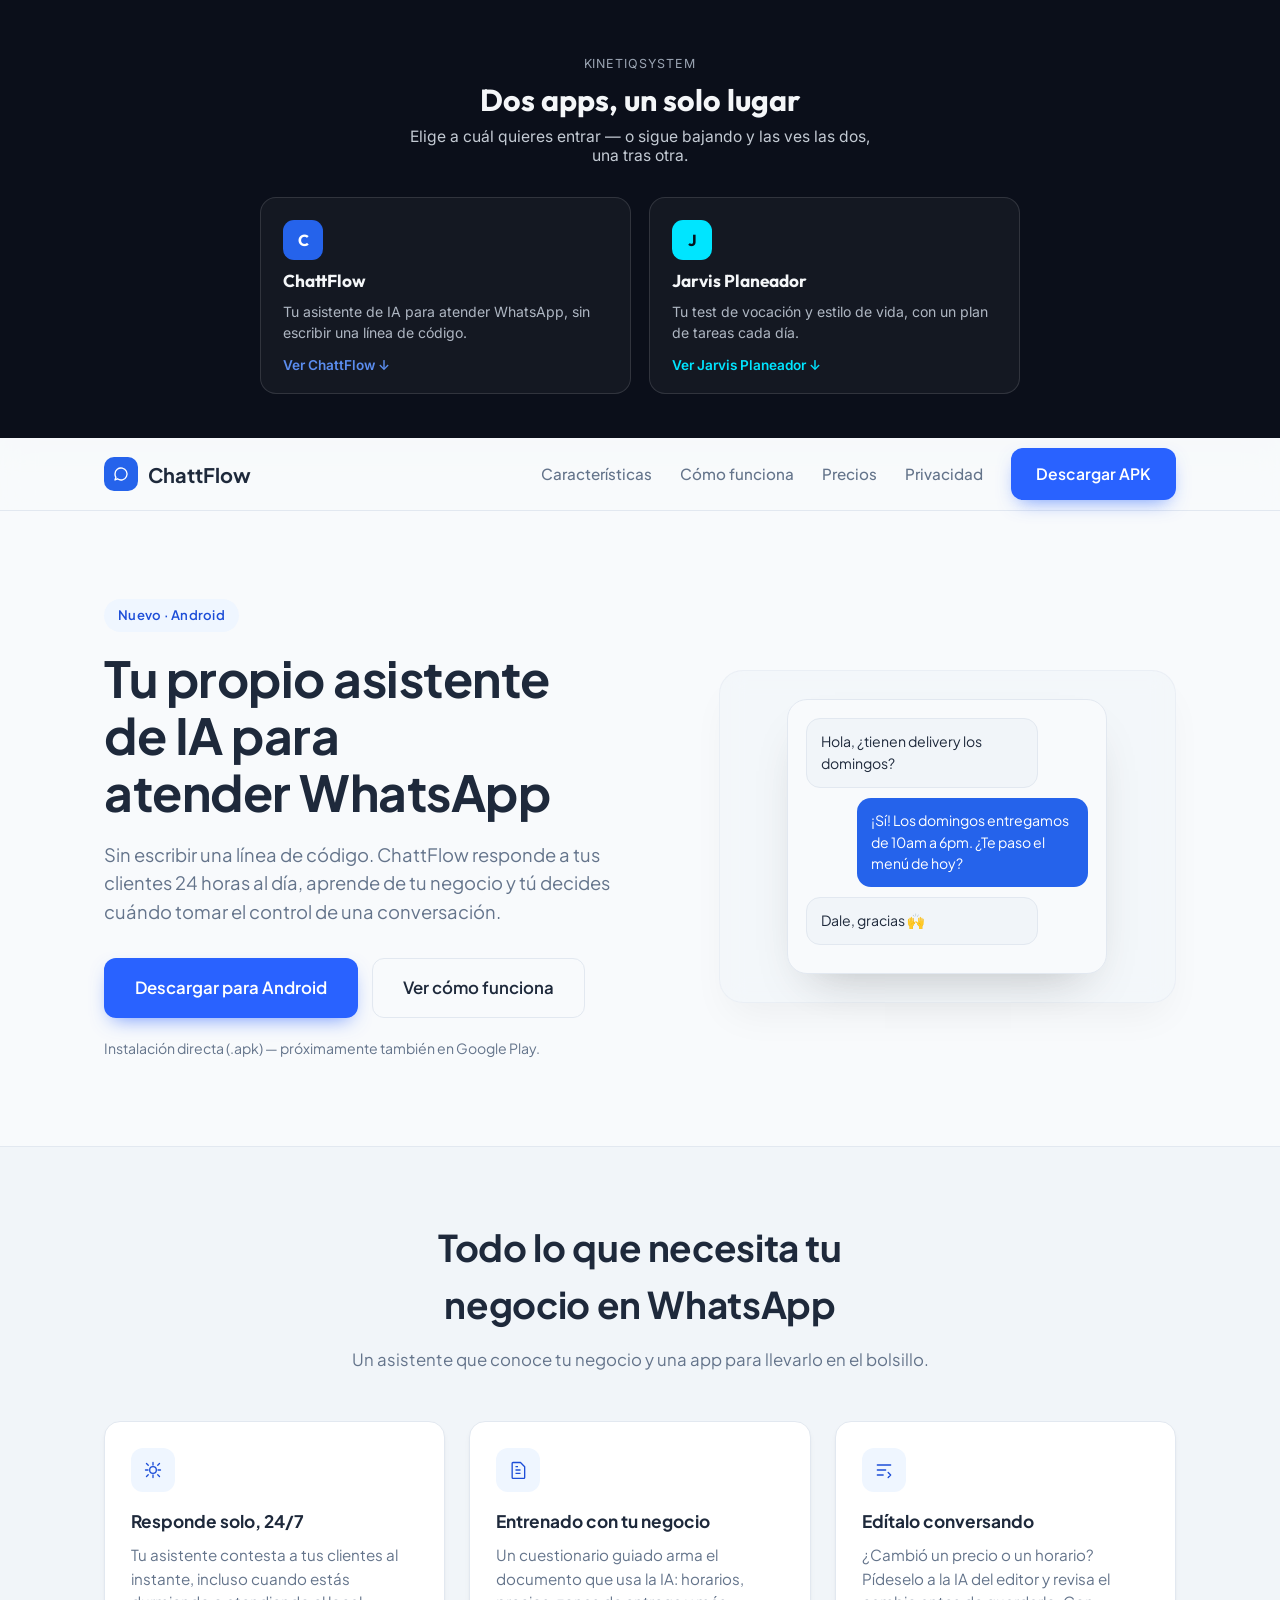
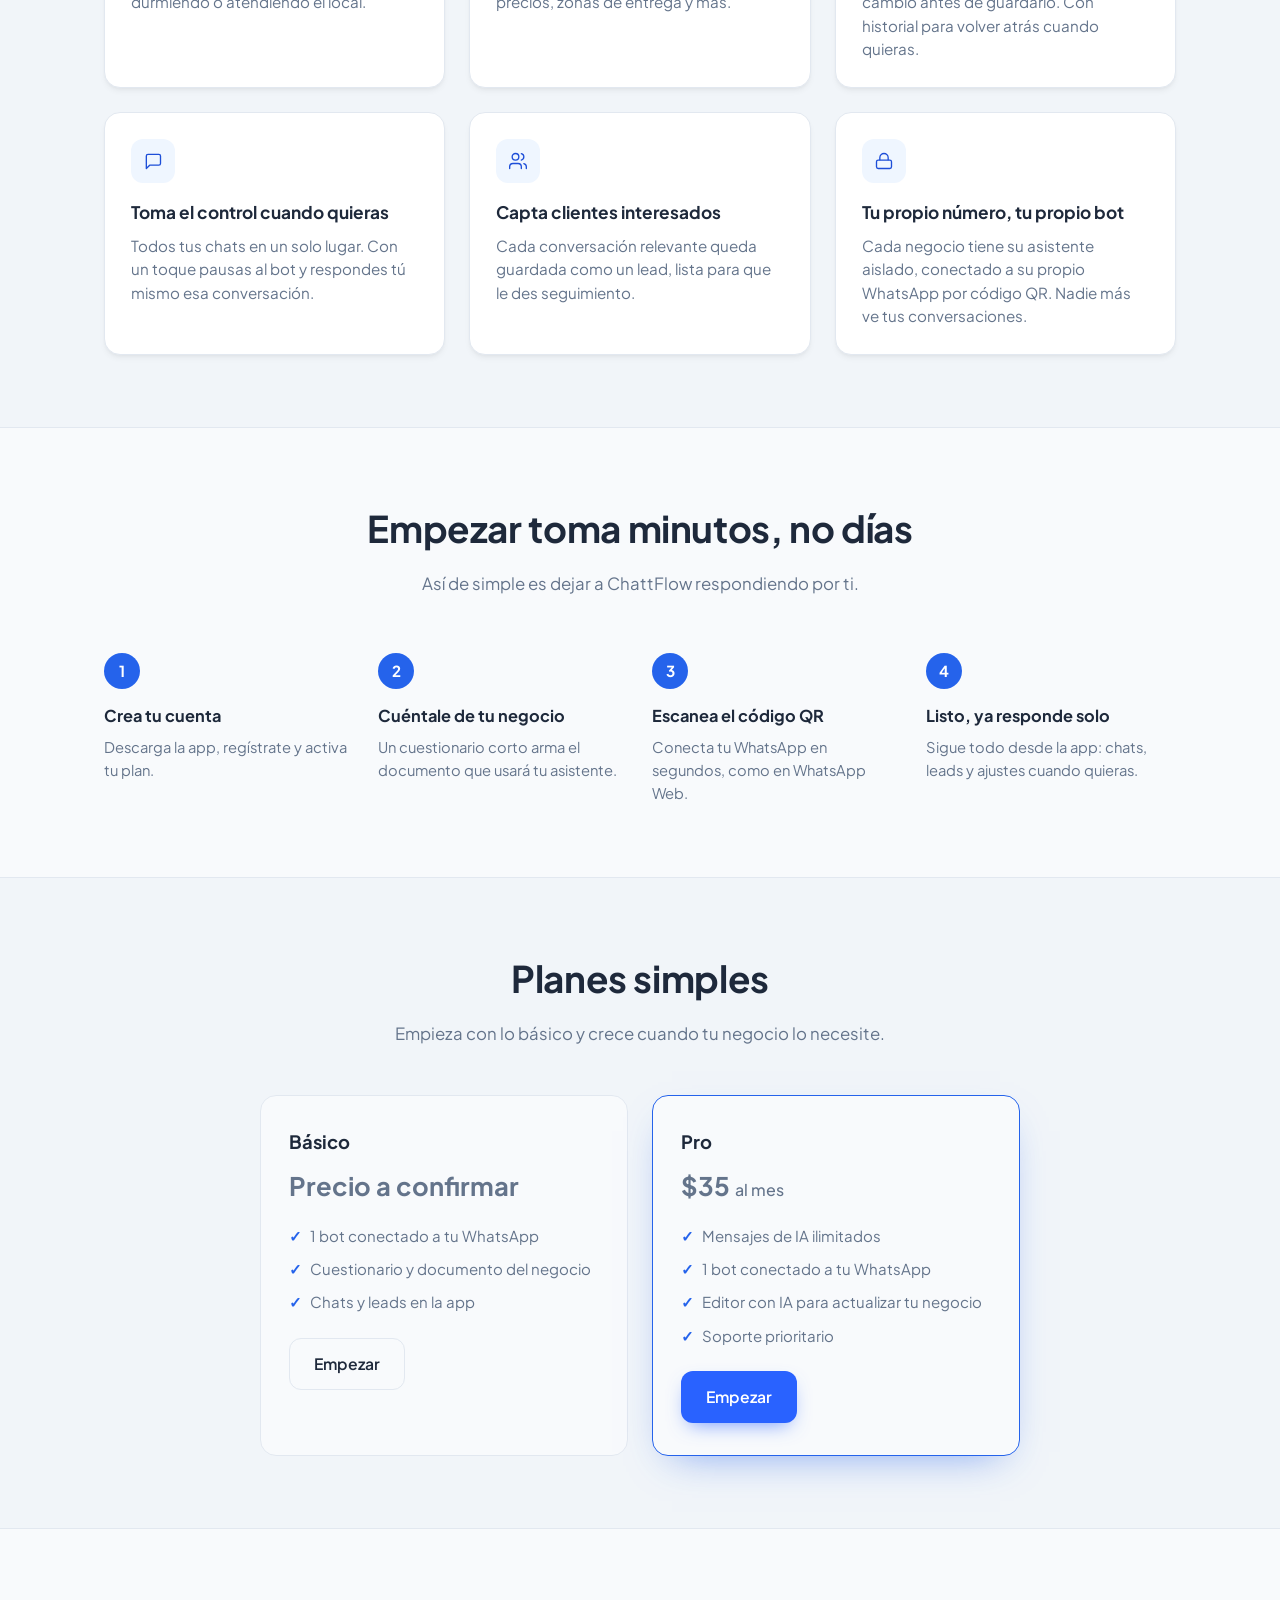
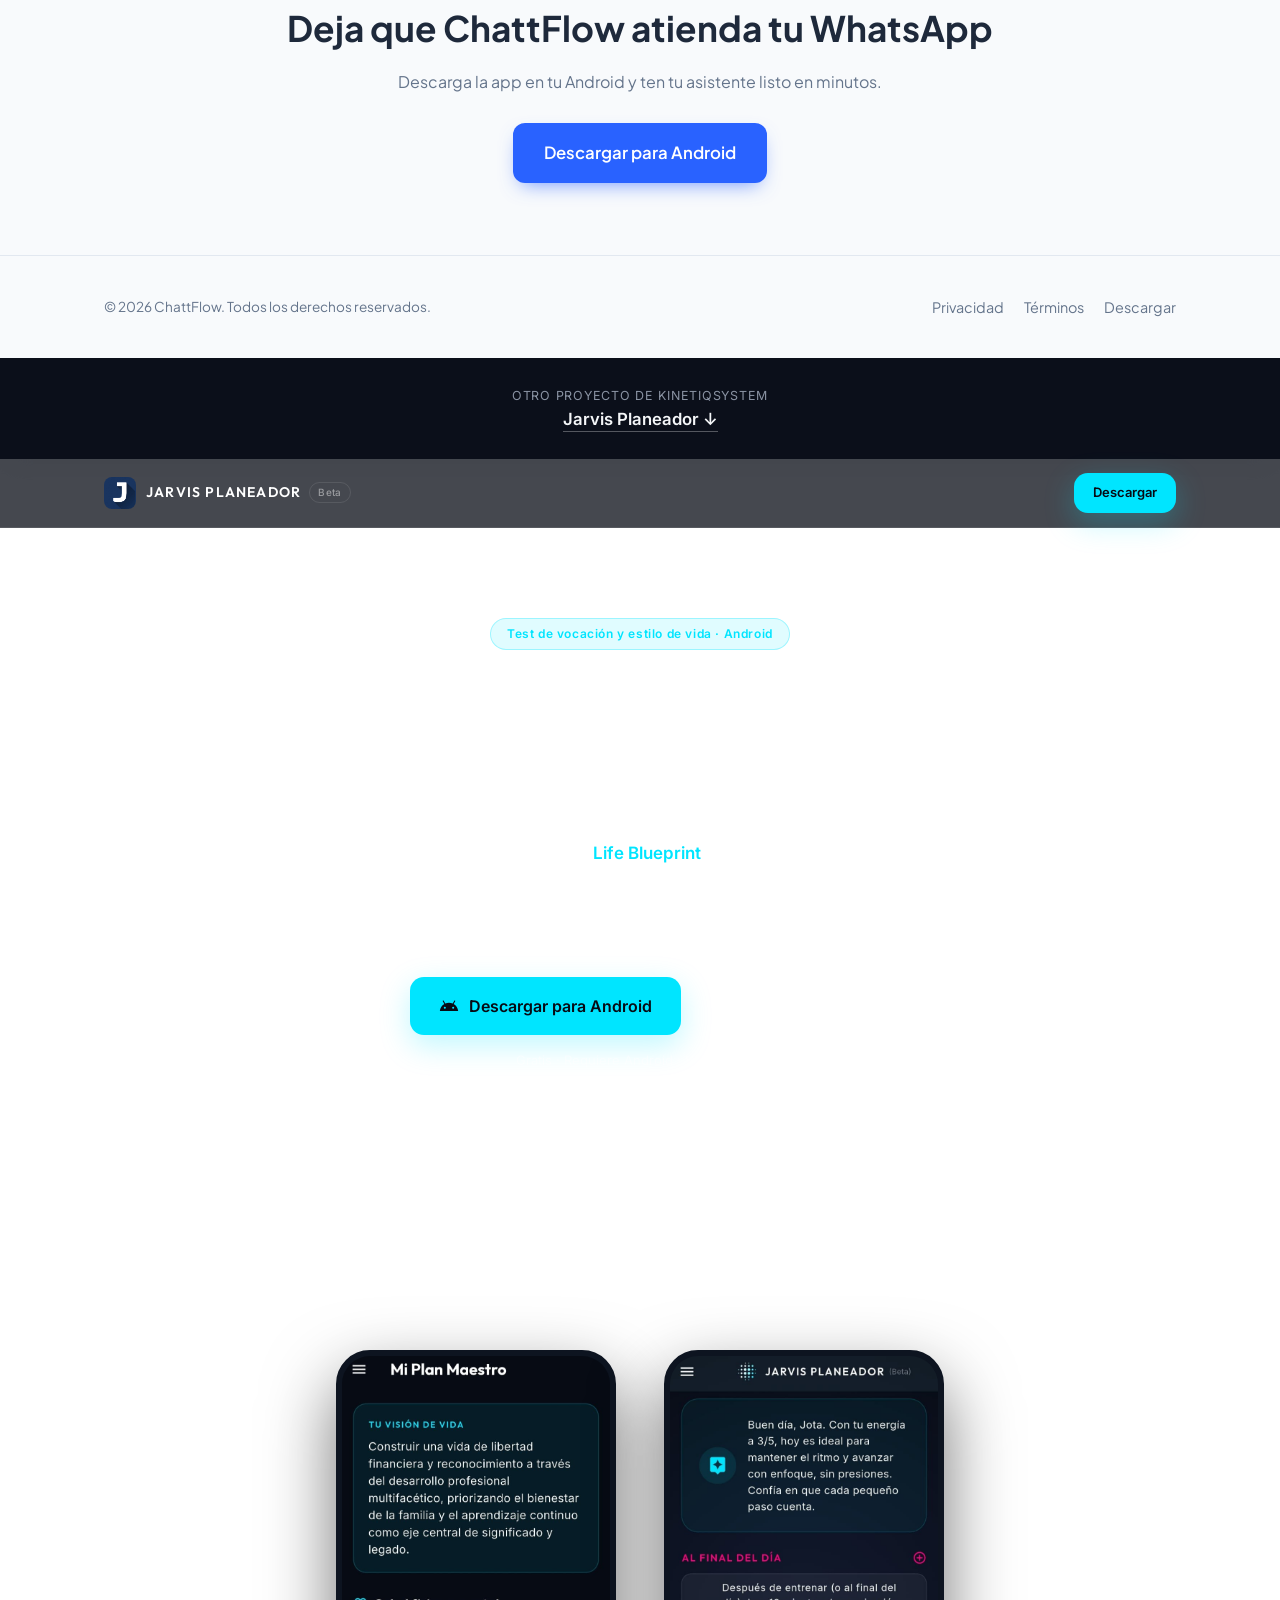
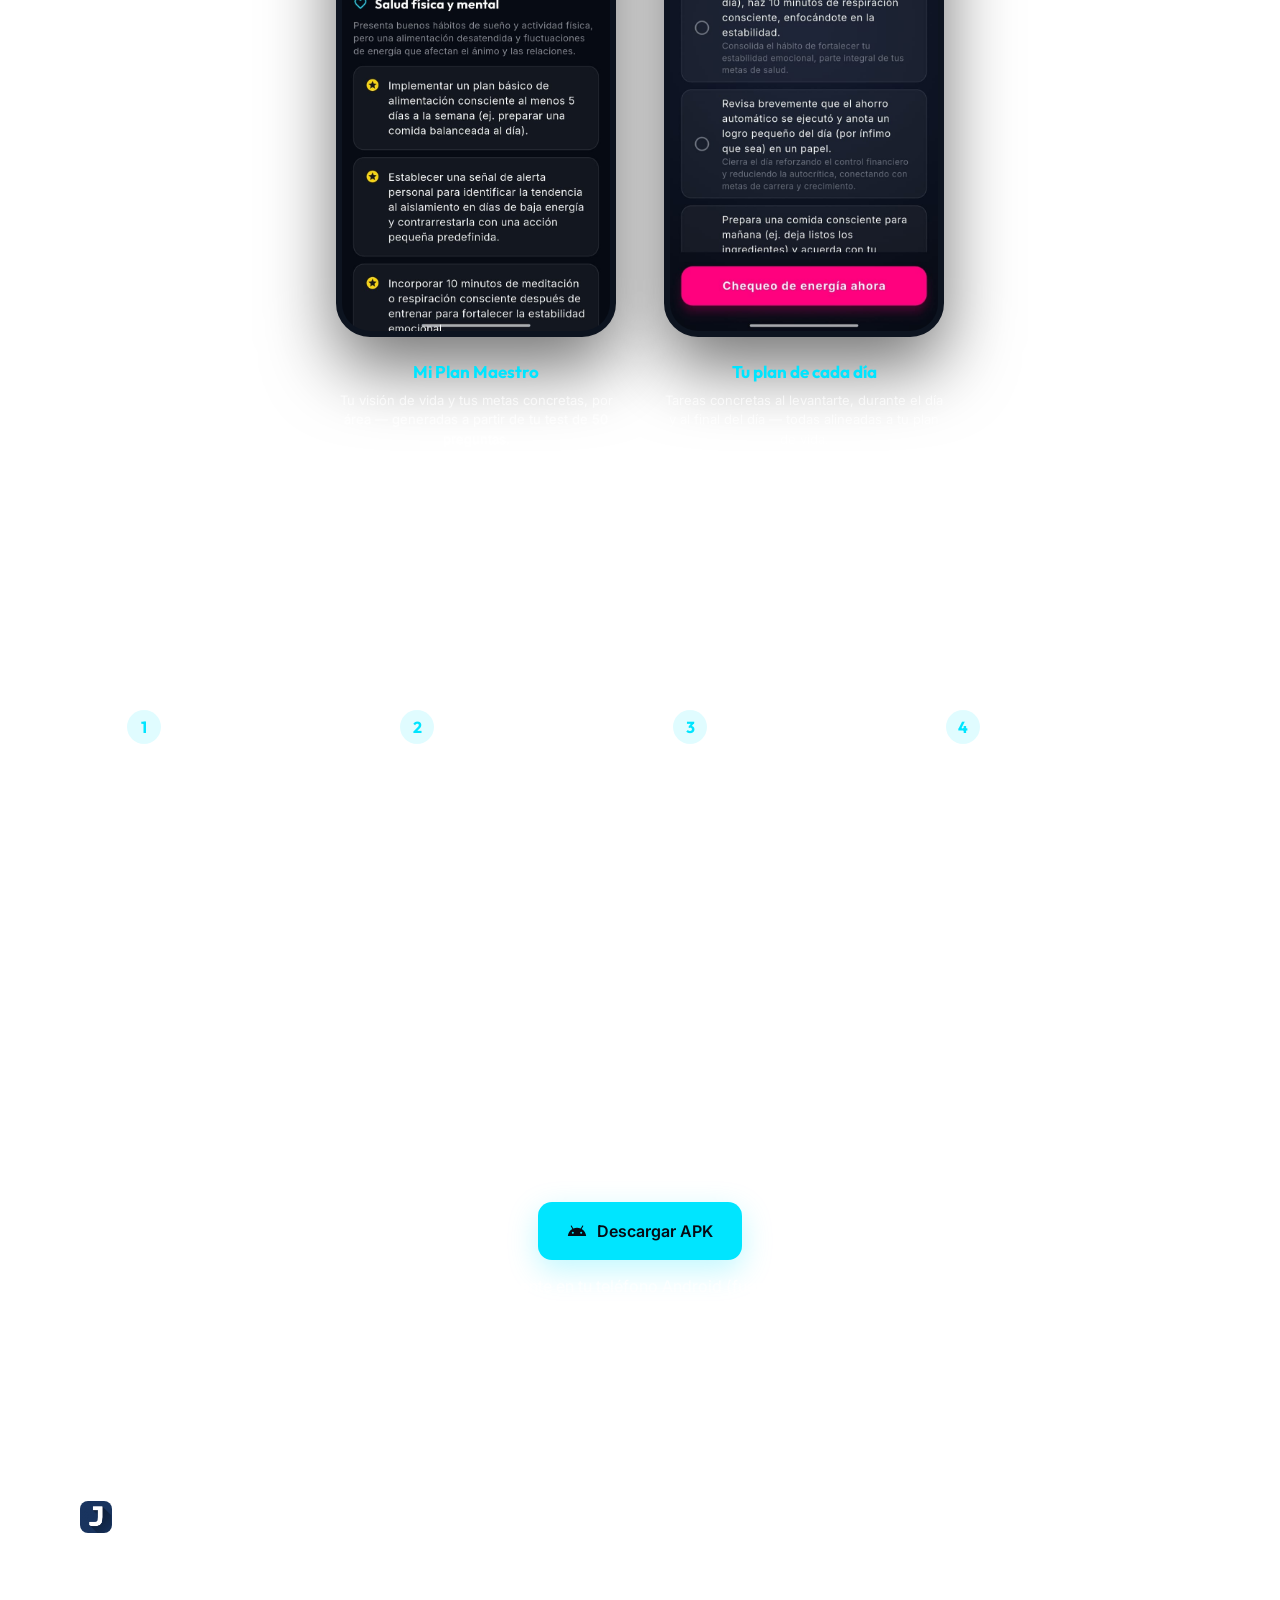
==== index.html @ 8677a7f9 "feat(website): sumar ChattFlow como segundo proyecto del bundle En la parte de arriba hay un selecto" ====
<!doctype html>
<html lang="es">
<head>
  <meta charset="utf-8" />
  <meta name="viewport" content="width=device-width, initial-scale=1" />
  <title>jotaelebundle — ChattFlow y Jarvis Planeador</title>
  <meta
    name="description"
    content="Dos apps para Android de Jorge Castillo (Kinetiqsystem): ChattFlow, tu asistente de IA para atender WhatsApp, y Jarvis Planeador, tu test de vida y plan diario."
  />
  <link rel="canonical" href="https://www.jotaelebundle.com/" />
  <meta name="robots" content="index, follow" />

  <meta property="og:type" content="website" />
  <meta property="og:site_name" content="jotaelebundle" />
  <meta property="og:locale" content="es_ES" />
  <meta property="og:url" content="https://www.jotaelebundle.com/" />
  <meta property="og:title" content="jotaelebundle — ChattFlow y Jarvis Planeador" />
  <meta property="og:description" content="Dos apps para Android de Jorge Castillo (Kinetiqsystem): ChattFlow, tu asistente de IA para atender WhatsApp, y Jarvis Planeador, tu test de vida y plan diario." />
  <meta property="og:image" content="https://www.jotaelebundle.com/assets/logo.png" />

  <meta name="twitter:card" content="summary" />
  <meta name="twitter:title" content="jotaelebundle — ChattFlow y Jarvis Planeador" />
  <meta name="twitter:description" content="Dos apps para Android de Jorge Castillo (Kinetiqsystem): ChattFlow y Jarvis Planeador." />
  <meta name="twitter:image" content="https://www.jotaelebundle.com/assets/logo.png" />

  <link rel="icon" type="image/png" href="assets/logo.png" />
  <link rel="preconnect" href="https://fonts.googleapis.com" />
  <link rel="preconnect" href="https://fonts.gstatic.com" crossorigin />
  <link href="https://fonts.googleapis.com/css2?family=Outfit:wght@400;600;700;800&family=Inter:wght@400;500;600&display=swap" rel="stylesheet" />

  <link rel="stylesheet" href="css/jarvis-embed.css" />
  <link rel="stylesheet" href="css/chatflow-embed.css" />

  <script type="application/ld+json">
  {
    "@context": "https://schema.org",
    "@graph": [
      {
        "@type": "Organization",
        "@id": "https://www.jotaelebundle.com/#org",
        "name": "Kinetiqsystem",
        "url": "https://www.jotaelebundle.com/"
      },
      {
        "@type": "MobileApplication",
        "name": "ChattFlow",
        "operatingSystem": "Android",
        "applicationCategory": "BusinessApplication",
        "description": "Monta tu propio asistente de IA para atender WhatsApp, sin escribir una línea de código.",
        "url": "https://www.jotaelebundle.com/#chatflow",
        "downloadUrl": "https://github.com/Rodildo/whatsapp-manager-bot-apk/releases/latest",
        "author": { "@id": "https://www.jotaelebundle.com/#org" }
      },
      {
        "@type": "MobileApplication",
        "name": "Jarvis Planeador",
        "operatingSystem": "Android",
        "applicationCategory": "LifestyleApplication",
        "description": "Test de vocación y estilo de vida que genera tu Life Blueprint y un plan diario de tareas adaptado a tu energía.",
        "url": "https://www.jotaelebundle.com/#jarvis",
        "downloadUrl": "https://github.com/Rodildo/jarvis-planeador/releases/latest/download/jarvis-planeador.apk",
        "image": "https://www.jotaelebundle.com/assets/logo.png",
        "author": { "@id": "https://www.jotaelebundle.com/#org" },
        "offers": { "@type": "Offer", "price": "0", "priceCurrency": "USD" }
      }
    ]
  }
  </script>

  <style>
    /* Reset mínimo compartido — cada producto de abajo trae su propio diseño
       (ver css/chatflow-embed.css y css/jarvis-embed.css, cada uno aislado
       con @scope para no mezclarse con el otro). */
    html { scroll-behavior: smooth; }
    body { margin: 0; }

    /* ---------- Selector de proyectos (hub) ---------- */
    .hub {
      background: #0b0f1a;
      color: #f4f6f8;
      padding: 56px 24px 44px;
      text-align: center;
      font-family: 'Inter', -apple-system, "Segoe UI", sans-serif;
    }
    .hub-eyebrow {
      font-size: 0.78rem;
      letter-spacing: 0.08em;
      text-transform: uppercase;
      color: #9aa4b2;
      margin: 0 0 10px;
    }
    .hub-title {
      font-family: 'Outfit', 'Inter', sans-serif;
      font-size: clamp(1.4rem, 3vw, 1.9rem);
      margin: 0 0 8px;
    }
    .hub-lead {
      color: #c3cad3;
      max-width: 46ch;
      margin: 0 auto 32px;
      font-size: 0.98rem;
    }
    .hub-cards {
      display: grid;
      grid-template-columns: repeat(2, minmax(0, 1fr));
      gap: 18px;
      max-width: 760px;
      margin: 0 auto;
    }
    .hub-card {
      display: flex;
      flex-direction: column;
      align-items: flex-start;
      gap: 10px;
      text-align: left;
      text-decoration: none;
      color: inherit;
      background: rgba(255, 255, 255, 0.04);
      border: 1px solid rgba(255, 255, 255, 0.12);
      border-radius: 16px;
      padding: 22px 22px 20px;
      transition: transform 0.15s ease, border-color 0.15s ease, background 0.15s ease;
    }
    .hub-card:hover {
      transform: translateY(-3px);
      background: rgba(255, 255, 255, 0.07);
    }
    .hub-card-chatflow:hover { border-color: #2563EB; }
    .hub-card-jarvis:hover { border-color: #00E5FF; }
    .hub-card-badge {
      width: 40px;
      height: 40px;
      border-radius: 11px;
      display: flex;
      align-items: center;
      justify-content: center;
      font-family: 'Outfit', sans-serif;
      font-weight: 700;
      font-size: 1rem;
    }
    .hub-card-chatflow .hub-card-badge { background: #2563EB; color: #fff; }
    .hub-card-jarvis .hub-card-badge { background: #00E5FF; color: #05131f; }
    .hub-card h3 {
      margin: 0;
      font-size: 1.08rem;
      font-family: 'Outfit', 'Inter', sans-serif;
    }
    .hub-card p {
      margin: 0;
      font-size: 0.88rem;
      color: #aeb6c2;
      line-height: 1.5;
    }
    .hub-card-cta {
      margin-top: 4px;
      font-size: 0.85rem;
      font-weight: 600;
    }
    .hub-card-chatflow .hub-card-cta { color: #5b8def; }
    .hub-card-jarvis .hub-card-cta { color: #00E5FF; }

    @media (max-width: 600px) {
      .hub-cards { grid-template-columns: 1fr; }
    }

    /* ---------- Divisor entre proyectos ---------- */
    .bundle-divider {
      background: #0b0f1a;
      color: #dfe4ea;
      text-align: center;
      padding: 30px 24px;
      font-family: 'Inter', -apple-system, "Segoe UI", sans-serif;
    }
    .bundle-divider span {
      display: block;
      font-size: 0.78rem;
      letter-spacing: 0.06em;
      text-transform: uppercase;
      color: #8a93a3;
      margin-bottom: 6px;
    }
    .bundle-divider a {
      color: #f4f6f8;
      text-decoration: none;
      font-weight: 600;
      font-size: 1.05rem;
      border-bottom: 1px solid rgba(255, 255, 255, 0.3);
      padding-bottom: 2px;
    }
    .bundle-divider a:hover { border-color: #00E5FF; color: #00E5FF; }
  </style>
</head>
<body>

  <section class="hub" id="hub" aria-label="Elige un proyecto">
    <p class="hub-eyebrow">Kinetiqsystem</p>
    <h1 class="hub-title">Dos apps, un solo lugar</h1>
    <p class="hub-lead">Elige a cuál quieres entrar — o sigue bajando y las ves las dos, una tras otra.</p>
    <div class="hub-cards">
      <a class="hub-card hub-card-chatflow" href="#chatflow">
        <span class="hub-card-badge" aria-hidden="true">C</span>
        <h3>ChattFlow</h3>
        <p>Tu asistente de IA para atender WhatsApp, sin escribir una línea de código.</p>
        <span class="hub-card-cta">Ver ChattFlow ↓</span>
      </a>
      <a class="hub-card hub-card-jarvis" href="#jarvis-top">
        <span class="hub-card-badge" aria-hidden="true">J</span>
        <h3>Jarvis Planeador</h3>
        <p>Tu test de vocación y estilo de vida, con un plan de tareas cada día.</p>
        <span class="hub-card-cta">Ver Jarvis Planeador ↓</span>
      </a>
    </div>
  </section>

  <div id="chatflow">
    <header class="site-header">
      <div class="container">
        <a class="brand" href="#top">
          <span class="brand-mark" aria-hidden="true">
            <svg width="18" height="18" viewBox="0 0 24 24" fill="none" xmlns="http://www.w3.org/2000/svg">
              <path
                d="M4 12a8 8 0 1 1 3.2 6.4L4 20l1.2-3.6A7.96 7.96 0 0 1 4 12Z"
                stroke="white"
                stroke-width="1.8"
                stroke-linecap="round"
                stroke-linejoin="round"
              />
            </svg>
          </span>
          ChattFlow
        </a>

        <nav class="site-nav" id="site-nav">
          <a href="#caracteristicas">Características</a>
          <a href="#como-funciona">Cómo funciona</a>
          <a href="#precios">Precios</a>
          <a href="chatflow-privacidad.html">Privacidad</a>
          <span class="nav-cta">
            <a class="btn btn-accent" href="https://github.com/Rodildo/whatsapp-manager-bot-apk/releases/latest">
              Descargar APK
            </a>
          </span>
        </nav>

        <button class="nav-toggle" id="nav-toggle" aria-label="Abrir menú" aria-expanded="false">
          <svg width="20" height="20" viewBox="0 0 24 24" fill="none" xmlns="http://www.w3.org/2000/svg">
            <path d="M4 6h16M4 12h16M4 18h16" stroke="currentColor" stroke-width="1.8" stroke-linecap="round" />
          </svg>
        </button>
      </div>
    </header>

    <main id="top">
      <section class="hero">
        <div class="container">
          <div class="hero-copy">
            <span class="eyebrow">Nuevo · Android</span>
            <h1>Tu propio asistente de IA para atender WhatsApp</h1>
            <p class="lead">
              Sin escribir una línea de código. ChattFlow responde a tus clientes 24 horas al día,
              aprende de tu negocio y tú decides cuándo tomar el control de una conversación.
            </p>
            <div class="hero-actions">
              <a class="btn btn-accent btn-lg" href="https://github.com/Rodildo/whatsapp-manager-bot-apk/releases/latest">
                Descargar para Android
              </a>
              <a class="btn btn-outline btn-lg" href="#como-funciona">Ver cómo funciona</a>
            </div>
            <p class="hero-note">Instalación directa (.apk) — próximamente también en Google Play.</p>
          </div>

          <div class="hero-visual" aria-hidden="true">
            <div class="phone-mock">
              <div class="bubble in">Hola, ¿tienen delivery los domingos?</div>
              <div class="bubble out">¡Sí! Los domingos entregamos de 10am a 6pm. ¿Te paso el menú de hoy?</div>
              <div class="bubble in">Dale, gracias 🙌</div>
            </div>
          </div>
        </div>
      </section>

      <section id="caracteristicas" class="section-alt">
        <div class="container">
          <div class="section-head">
            <h2>Todo lo que necesita tu negocio en WhatsApp</h2>
            <p>Un asistente que conoce tu negocio y una app para llevarlo en el bolsillo.</p>
          </div>

          <div class="features-grid">
            <div class="feature-card">
              <div class="feature-icon" aria-hidden="true">
                <svg width="20" height="20" viewBox="0 0 24 24" fill="none" xmlns="http://www.w3.org/2000/svg"><path d="M12 3v3m0 12v3M4.2 4.2l2.1 2.1m11.4 11.4 2.1 2.1M3 12h3m12 0h3M4.2 19.8l2.1-2.1m11.4-11.4 2.1-2.1" stroke="currentColor" stroke-width="1.6" stroke-linecap="round"/><circle cx="12" cy="12" r="4" stroke="currentColor" stroke-width="1.6"/></svg>
              </div>
              <h3>Responde solo, 24/7</h3>
              <p>Tu asistente contesta a tus clientes al instante, incluso cuando estás durmiendo o atendiendo el local.</p>
            </div>

            <div class="feature-card">
              <div class="feature-icon" aria-hidden="true">
                <svg width="20" height="20" viewBox="0 0 24 24" fill="none" xmlns="http://www.w3.org/2000/svg"><path d="M9 12h6M9 16h6M9 8h3M6 3h9l5 5v13a1 1 0 0 1-1 1H6a1 1 0 0 1-1-1V4a1 1 0 0 1 1-1Z" stroke="currentColor" stroke-width="1.6" stroke-linejoin="round"/></svg>
              </div>
              <h3>Entrenado con tu negocio</h3>
              <p>Un cuestionario guiado arma el documento que usa la IA: horarios, precios, zonas de entrega y más.</p>
            </div>

            <div class="feature-card">
              <div class="feature-icon" aria-hidden="true">
                <svg width="20" height="20" viewBox="0 0 24 24" fill="none" xmlns="http://www.w3.org/2000/svg"><path d="M4 6h16M4 12h10M4 18h7" stroke="currentColor" stroke-width="1.6" stroke-linecap="round"/><path d="m17 15 3 3-3 3" stroke="currentColor" stroke-width="1.6" stroke-linecap="round" stroke-linejoin="round"/></svg>
              </div>
              <h3>Edítalo conversando</h3>
              <p>¿Cambió un precio o un horario? Pídeselo a la IA del editor y revisa el cambio antes de guardarlo. Con historial para volver atrás cuando quieras.</p>
            </div>

            <div class="feature-card">
              <div class="feature-icon" aria-hidden="true">
                <svg width="20" height="20" viewBox="0 0 24 24" fill="none" xmlns="http://www.w3.org/2000/svg"><path d="M21 15a2 2 0 0 1-2 2H8l-4 4V6a2 2 0 0 1 2-2h13a2 2 0 0 1 2 2v9Z" stroke="currentColor" stroke-width="1.6" stroke-linejoin="round"/></svg>
              </div>
              <h3>Toma el control cuando quieras</h3>
              <p>Todos tus chats en un solo lugar. Con un toque pausas al bot y respondes tú mismo esa conversación.</p>
            </div>

            <div class="feature-card">
              <div class="feature-icon" aria-hidden="true">
                <svg width="20" height="20" viewBox="0 0 24 24" fill="none" xmlns="http://www.w3.org/2000/svg"><path d="M16 21v-2a4 4 0 0 0-4-4H6a4 4 0 0 0-4 4v2" stroke="currentColor" stroke-width="1.6" stroke-linecap="round"/><circle cx="9" cy="7" r="4" stroke="currentColor" stroke-width="1.6"/><path d="M22 21v-2a4 4 0 0 0-3-3.87M16 3.13a4 4 0 0 1 0 7.75" stroke="currentColor" stroke-width="1.6" stroke-linecap="round"/></svg>
              </div>
              <h3>Capta clientes interesados</h3>
              <p>Cada conversación relevante queda guardada como un lead, lista para que le des seguimiento.</p>
            </div>

            <div class="feature-card">
              <div class="feature-icon" aria-hidden="true">
                <svg width="20" height="20" viewBox="0 0 24 24" fill="none" xmlns="http://www.w3.org/2000/svg"><rect x="3" y="11" width="18" height="10" rx="2" stroke="currentColor" stroke-width="1.6"/><path d="M7 11V8a5 5 0 0 1 10 0v3" stroke="currentColor" stroke-width="1.6"/></svg>
              </div>
              <h3>Tu propio número, tu propio bot</h3>
              <p>Cada negocio tiene su asistente aislado, conectado a su propio WhatsApp por código QR. Nadie más ve tus conversaciones.</p>
            </div>
          </div>
        </div>
      </section>

      <section id="como-funciona">
        <div class="container">
          <div class="section-head">
            <h2>Empezar toma minutos, no días</h2>
            <p>Así de simple es dejar a ChattFlow respondiendo por ti.</p>
          </div>

          <div class="steps">
            <div class="step">
              <span class="step-number">1</span>
              <h3>Crea tu cuenta</h3>
              <p>Descarga la app, regístrate y activa tu plan.</p>
            </div>
            <div class="step">
              <span class="step-number">2</span>
              <h3>Cuéntale de tu negocio</h3>
              <p>Un cuestionario corto arma el documento que usará tu asistente.</p>
            </div>
            <div class="step">
              <span class="step-number">3</span>
              <h3>Escanea el código QR</h3>
              <p>Conecta tu WhatsApp en segundos, como en WhatsApp Web.</p>
            </div>
            <div class="step">
              <span class="step-number">4</span>
              <h3>Listo, ya responde solo</h3>
              <p>Sigue todo desde la app: chats, leads y ajustes cuando quieras.</p>
            </div>
          </div>
        </div>
      </section>

      <section id="precios" class="section-alt">
        <div class="container">
          <div class="section-head">
            <h2>Planes simples</h2>
            <p>Empieza con lo básico y crece cuando tu negocio lo necesite.</p>
          </div>

          <div class="pricing-grid">
            <div class="price-card">
              <h3>Básico</h3>
              <p class="price-tag">Precio a confirmar</p>
              <ul>
                <li>1 bot conectado a tu WhatsApp</li>
                <li>Cuestionario y documento del negocio</li>
                <li>Chats y leads en la app</li>
              </ul>
              <a class="btn btn-outline" href="https://github.com/Rodildo/whatsapp-manager-bot-apk/releases/latest">Empezar</a>
            </div>

            <div class="price-card featured">
              <h3>Pro</h3>
              <p class="price-tag">$35 <span style="font-size: 1rem; font-weight: 500;">al mes</span></p>
              <ul>
                <li>Mensajes de IA ilimitados</li>
                <li>1 bot conectado a tu WhatsApp</li>
                <li>Editor con IA para actualizar tu negocio</li>
                <li>Soporte prioritario</li>
              </ul>
              <a class="btn btn-accent" href="https://github.com/Rodildo/whatsapp-manager-bot-apk/releases/latest">Empezar</a>
            </div>
          </div>
        </div>
      </section>

      <section class="cta-final">
        <div class="container">
          <h2>Deja que ChattFlow atienda tu WhatsApp</h2>
          <p>Descarga la app en tu Android y ten tu asistente listo en minutos.</p>
          <a class="btn btn-accent btn-lg" href="https://github.com/Rodildo/whatsapp-manager-bot-apk/releases/latest">
            Descargar para Android
          </a>
        </div>
      </section>
    </main>

    <footer class="site-footer">
      <div class="container">
        <span class="footer-note">© 2026 ChattFlow. Todos los derechos reservados.</span>
        <nav class="footer-links">
          <a href="chatflow-privacidad.html">Privacidad</a>
          <a href="chatflow-privacidad.html#terminos">Términos</a>
          <a href="https://github.com/Rodildo/whatsapp-manager-bot-apk/releases/latest">Descargar</a>
        </nav>
      </div>
    </footer>
  </div>

  <div class="bundle-divider">
    <span>Otro proyecto de Kinetiqsystem</span>
    <a href="#jarvis-top">Jarvis Planeador ↓</a>
  </div>

  <div id="jarvis">
    <div class="bg-decor" aria-hidden="true">
      <div class="orb orb-cyan"></div>
      <div class="orb orb-pink"></div>
      <div class="orb orb-gold"></div>
      <div class="bg-grid"></div>
      <div class="stars" id="stars"></div>
    </div>

    <header class="nav">
      <div class="nav-inner">
        <a href="#jarvis-top" class="brand">
          <img src="assets/logo.png" alt="Jarvis Planeador" class="brand-logo" />
          <span class="brand-name">JARVIS PLANEADOR<span class="beta-tag">Beta</span></span>
        </a>
        <a href="#descargar" class="btn btn-primary btn-nav">Descargar</a>
      </div>
    </header>

    <main>
      <section class="hero" id="jarvis-top">
        <div class="hero-inner">
          <span class="pill">Test de vocación y estilo de vida · Android</span>
          <h1>Descubre hacia dónde vas.<br>Vive cada día para llegar.</h1>
          <p class="hero-lead">
            Jarvis Planeador es tu test de vocación y estilo de vida: respondes un brief de 50 preguntas,
            descubres tu <strong>Life Blueprint</strong> (tu visión de vida y tus metas reales), y cada mañana
            recibes un plan de tareas diseñado para acercarte a lo que quieres — adaptado a la energía que
            tengas ese día, porque no todos los días son iguales.
          </p>
          <div class="hero-ctas">
            <a href="#descargar" class="btn btn-primary btn-lg">
              <svg class="icon-android" viewBox="0 0 24 24" fill="currentColor" aria-hidden="true"><path d="M17.6 9.48l1.84-3.18c.16-.31.04-.69-.26-.85-.29-.15-.65-.06-.83.22l-1.88 3.24a11.463 11.463 0 00-8.94 0L5.65 5.67c-.19-.29-.58-.38-.87-.2-.28.18-.37.54-.22.83L6.4 9.48C3.3 11.25 1.28 14.44 1 18h22c-.28-3.56-2.3-6.75-5.4-8.52zM7 15.25a1.25 1.25 0 110-2.5 1.25 1.25 0 010 2.5zm10 0a1.25 1.25 0 110-2.5 1.25 1.25 0 010 2.5z"></path></svg>
              Descargar para Android
            </a>
            <a href="#jarvis-como-funciona" class="btn btn-ghost btn-lg">Cómo funciona</a>
          </div>
          <p class="hero-note">Gratis · Requiere Android · Versión Beta</p>
        </div>
      </section>

      <section class="screenshots" id="screenshots">
        <div class="section-inner">
          <h2>Tu plan de vida, hecho plan de todos los días</h2>
          <p class="section-lead">
            Del test de vocación a la acción diaria: así se ven tus dos pantallas principales dentro de la app.
          </p>
          <div class="phones">
            <figure class="phone-card">
              <div class="phone-frame">
                <img src="assets/screenshots/blueprint.jpg" alt="Pantalla Mi Plan Maestro de Jarvis Planeador, mostrando la visión de vida y las metas del área de salud física y mental" loading="lazy" />
              </div>
              <figcaption>
                <strong>Mi Plan Maestro</strong>
                <span>Tu visión de vida y tus metas concretas, por área — generadas a partir de tu test de 50 preguntas.</span>
              </figcaption>
            </figure>
            <figure class="phone-card">
              <div class="phone-frame">
                <img src="assets/screenshots/daily-plan.jpg" alt="Pantalla del plan diario de Jarvis Planeador, mostrando tareas del bloque Al final del día ligadas a las metas del usuario" loading="lazy" />
              </div>
              <figcaption>
                <strong>Tu plan de cada día</strong>
                <span>Tareas concretas al levantarte, durante el día y al final del día — todas alineadas a tu plan de vida.</span>
              </figcaption>
            </figure>
          </div>
        </div>
      </section>

      <section class="how-it-works" id="jarvis-como-funciona">
        <div class="section-inner">
          <h2>Cómo funciona</h2>
          <div class="steps">
            <div class="step">
              <span class="step-number">1</span>
              <h3>Haz tu test de vida</h3>
              <p>50 preguntas sobre 5 áreas: salud, carrera y finanzas, relaciones, crecimiento personal y propósito.</p>
            </div>
            <div class="step">
              <span class="step-number">2</span>
              <h3>Recibe tu Life Blueprint</h3>
              <p>Tu visión de vida y entre 2 y 4 metas concretas por área, listas para perseguir.</p>
            </div>
            <div class="step">
              <span class="step-number">3</span>
              <h3>Reporta tu energía</h3>
              <p>Cada mañana dices cómo estás, del 1 al 5. La energía varía, y tu plan se adapta a eso.</p>
            </div>
            <div class="step">
              <span class="step-number">4</span>
              <h3>Sigue tu plan diario</h3>
              <p>Tareas al levantarte, durante el día y al final del día, todas ligadas a tus metas reales.</p>
            </div>
          </div>
        </div>
      </section>

      <section class="cta-final" id="descargar">
        <div class="section-inner cta-final-inner">
          <h2>Deja de solo planear. Empieza a vivirlo.</h2>
          <p>Descarga Jarvis Planeador y haz tu primer test de vida hoy mismo.</p>
          <a href="https://github.com/Rodildo/jarvis-planeador/releases/latest/download/jarvis-planeador.apk" class="btn btn-primary btn-lg">
            <svg class="icon-android" viewBox="0 0 24 24" fill="currentColor" aria-hidden="true"><path d="M17.6 9.48l1.84-3.18c.16-.31.04-.69-.26-.85-.29-.15-.65-.06-.83.22l-1.88 3.24a11.463 11.463 0 00-8.94 0L5.65 5.67c-.19-.29-.58-.38-.87-.2-.28.18-.37.54-.22.83L6.4 9.48C3.3 11.25 1.28 14.44 1 18h22c-.28-3.56-2.3-6.75-5.4-8.52zM7 15.25a1.25 1.25 0 110-2.5 1.25 1.25 0 010 2.5zm10 0a1.25 1.25 0 110-2.5 1.25 1.25 0 010 2.5z"></path></svg>
            Descargar APK
          </a>
          <p class="hero-note">Instálalo directamente en tu teléfono Android (fuera de Google Play, versión Beta).</p>
        </div>
      </section>
    </main>

    <footer class="footer">
      <div class="footer-inner">
        <div class="footer-brand">
          <img src="assets/logo.png" alt="Jarvis Planeador" class="brand-logo" />
          <span>Jarvis Planeador</span>
        </div>
        <nav class="footer-links">
          <a href="privacidad.html">Política de Privacidad y Términos de Uso</a>
        </nav>
        <p class="footer-copy">© 2026 Kinetiqsystem. Todos los derechos reservados.</p>
      </div>
    </footer>
  </div>

  <script>
    const navToggle = document.getElementById('nav-toggle');
    const siteNav = document.getElementById('site-nav');
    navToggle.addEventListener('click', () => {
      const isOpen = siteNav.classList.toggle('open');
      navToggle.setAttribute('aria-expanded', String(isOpen));
    });
    siteNav.querySelectorAll('a').forEach((link) => {
      link.addEventListener('click', () => {
        siteNav.classList.remove('open');
        navToggle.setAttribute('aria-expanded', 'false');
      });
    });
  </script>
  <script src="js/background.js" defer></script>
</body>
</html>
---- css/jarvis-embed.css ----
@scope (#jarvis) {
:scope {
  --bg-dark: #070B14;
  --bg-mid: #131B2F;
  --accent: #00E5FF;
  --accent-dim: rgba(0, 229, 255, 0.12);
  --gold: #FFD700;
  --pink: #FF007F;
  --text: #FFFFFF;
  --text-dim: rgba(255, 255, 255, 0.7);
  --text-faint: rgba(255, 255, 255, 0.45);
  --card-bg: rgba(255, 255, 255, 0.05);
  --card-border: rgba(255, 255, 255, 0.1);
  --max-width: 1120px;
}

* { box-sizing: border-box; }

html { scroll-behavior: smooth; }

:scope {
  margin: 0;
  font-family: 'Inter', -apple-system, BlinkMacSystemFont, sans-serif;
  color: var(--text);
  background: radial-gradient(circle at 20% 0%, var(--bg-mid), var(--bg-dark) 60%);
  background-attachment: fixed;
  line-height: 1.5;
}

h1, h2, h3, .brand-name {
  font-family: 'Outfit', 'Inter', sans-serif;
}

a { color: inherit; text-decoration: none; }

img { max-width: 100%; display: block; }

/* Fondo animado: aura de color + grilla sutil + estrellas titilando.
   Todo fixed/z-index:-1 detrás del contenido normal, así no interfiere
   con el layout ni el scroll de nada. */
.bg-decor {
  position: fixed;
  inset: 0;
  z-index: -1;
  overflow: hidden;
  pointer-events: none;
}

.orb {
  position: absolute;
  border-radius: 50%;
  filter: blur(110px);
  opacity: 0.32;
  will-change: transform;
}

.orb-cyan {
  width: 46vw;
  height: 46vw;
  max-width: 560px;
  max-height: 560px;
  background: var(--accent);
  top: -12%;
  left: -10%;
  animation: drift-a 20s ease-in-out infinite;
}

.orb-pink {
  width: 38vw;
  height: 38vw;
  max-width: 460px;
  max-height: 460px;
  background: var(--pink);
  top: 30%;
  right: -12%;
  animation: drift-b 24s ease-in-out infinite;
}

.orb-gold {
  width: 32vw;
  height: 32vw;
  max-width: 400px;
  max-height: 400px;
  background: var(--gold);
  bottom: -14%;
  left: 24%;
  animation: drift-c 28s ease-in-out infinite;
}

@keyframes drift-a {
  0%, 100% { transform: translate(0, 0) scale(1); }
  50% { transform: translate(6vw, 8vh) scale(1.15); }
}

@keyframes drift-b {
  0%, 100% { transform: translate(0, 0) scale(1); }
  50% { transform: translate(-7vw, 5vh) scale(1.1); }
}

@keyframes drift-c {
  0%, 100% { transform: translate(0, 0) scale(1); }
  50% { transform: translate(4vw, -6vh) scale(1.2); }
}

.bg-grid {
  position: absolute;
  inset: -10% -10%;
  background-image:
    linear-gradient(rgba(255, 255, 255, 0.035) 1px, transparent 1px),
    linear-gradient(90deg, rgba(255, 255, 255, 0.035) 1px, transparent 1px);
  background-size: 46px 46px;
  -webkit-mask-image: radial-gradient(ellipse 70% 60% at 50% 0%, black 0%, transparent 75%);
  mask-image: radial-gradient(ellipse 70% 60% at 50% 0%, black 0%, transparent 75%);
}

.stars { position: absolute; inset: 0; }

.star {
  position: absolute;
  background: #ffffff;
  border-radius: 50%;
  opacity: 0.2;
  animation: twinkle ease-in-out infinite;
}

@keyframes twinkle {
  0%, 100% { opacity: 0.12; }
  50% { opacity: 0.9; }
}

@media (prefers-reduced-motion: reduce) {
  .orb { animation: none; }
  .star { animation: none; opacity: 0.35; }
}

.section-inner {
  max-width: var(--max-width);
  margin: 0 auto;
  padding: 0 24px;
}

/* Nav */
.nav {
  position: sticky;
  top: 0;
  z-index: 50;
  backdrop-filter: blur(14px);
  background: rgba(7, 11, 20, 0.75);
  border-bottom: 1px solid var(--card-border);
}

.nav-inner {
  max-width: var(--max-width);
  margin: 0 auto;
  padding: 14px 24px;
  display: flex;
  align-items: center;
  justify-content: space-between;
}

.brand {
  display: flex;
  align-items: center;
  gap: 10px;
}

.brand-logo {
  width: 32px;
  height: 32px;
  border-radius: 8px;
}

.brand-name {
  font-weight: 600;
  letter-spacing: 1.2px;
  font-size: 14px;
  color: var(--text);
  display: flex;
  align-items: center;
  gap: 8px;
}

.beta-tag {
  font-family: 'Inter', sans-serif;
  font-weight: 500;
  font-size: 10px;
  letter-spacing: 0.4px;
  color: var(--text-faint);
  border: 1px solid var(--card-border);
  border-radius: 999px;
  padding: 2px 8px;
}

/* Buttons */
.btn {
  display: inline-flex;
  align-items: center;
  justify-content: center;
  gap: 10px;
  border-radius: 14px;
  font-family: 'Inter', sans-serif;
  font-weight: 600;
  cursor: pointer;
  border: 1px solid transparent;
  transition: transform 0.15s ease, box-shadow 0.15s ease, background 0.15s ease;
  white-space: nowrap;
}

.btn-primary {
  background: var(--accent);
  color: var(--bg-dark);
  box-shadow: 0 10px 30px rgba(0, 229, 255, 0.25);
}

.btn-primary:hover {
  transform: translateY(-2px);
  box-shadow: 0 14px 34px rgba(0, 229, 255, 0.35);
}

.btn-ghost {
  background: transparent;
  color: var(--text);
  border-color: var(--card-border);
}

.btn-ghost:hover {
  border-color: var(--accent);
  color: var(--accent);
}

.btn-nav {
  padding: 9px 18px;
  font-size: 13px;
}

.btn-lg {
  padding: 16px 28px;
  font-size: 16px;
}

.icon-android { width: 20px; height: 20px; }

/* Hero */
.hero {
  padding: 90px 24px 70px;
}

.hero-inner {
  max-width: 760px;
  margin: 0 auto;
  text-align: center;
}

.pill {
  display: inline-block;
  padding: 6px 16px;
  border-radius: 999px;
  background: var(--accent-dim);
  border: 1px solid rgba(0, 229, 255, 0.3);
  color: var(--accent);
  font-size: 12px;
  font-weight: 600;
  letter-spacing: 0.6px;
  margin-bottom: 24px;
}

.hero h1 {
  font-size: clamp(32px, 5.5vw, 52px);
  font-weight: 700;
  line-height: 1.15;
  margin: 0 0 22px;
}

.hero-lead {
  font-size: 17px;
  color: var(--text-dim);
  max-width: 620px;
  margin: 0 auto 34px;
}

.hero-lead strong { color: var(--accent); font-weight: 600; }

.hero-ctas {
  display: flex;
  gap: 14px;
  justify-content: center;
  flex-wrap: wrap;
  margin-bottom: 16px;
}

.hero-note {
  font-size: 13px;
  color: var(--text-faint);
  margin: 0;
}

/* Screenshots */
.screenshots {
  padding: 40px 24px 90px;
}

.screenshots h2, .how-it-works h2, .cta-final h2 {
  text-align: center;
  font-size: clamp(26px, 4vw, 36px);
  font-weight: 700;
  margin: 0 0 12px;
}

.section-lead {
  text-align: center;
  color: var(--text-dim);
  max-width: 560px;
  margin: 0 auto 56px;
  font-size: 16px;
}

.phones {
  display: flex;
  gap: 48px;
  justify-content: center;
  flex-wrap: wrap;
}

.phone-card {
  margin: 0;
  width: 280px;
  text-align: center;
}

.phone-frame {
  border-radius: 34px;
  border: 6px solid #0d1420;
  background: #0d1420;
  box-shadow: 0 30px 70px rgba(0, 0, 0, 0.55), 0 0 0 1px var(--card-border);
  overflow: hidden;
  aspect-ratio: 763 / 1600;
}

.phone-frame img {
  width: 100%;
  height: 100%;
  object-fit: cover;
}

.phone-card figcaption {
  margin-top: 22px;
  display: flex;
  flex-direction: column;
  gap: 6px;
}

.phone-card figcaption strong {
  font-family: 'Outfit', sans-serif;
  font-size: 17px;
  color: var(--accent);
}

.phone-card figcaption span {
  font-size: 13px;
  color: var(--text-dim);
  line-height: 1.5;
}

/* How it works */
.how-it-works {
  padding: 40px 24px 100px;
}

.steps {
  display: grid;
  grid-template-columns: repeat(4, 1fr);
  gap: 20px;
  margin-top: 50px;
}

.step {
  background: var(--card-bg);
  border: 1px solid var(--card-border);
  border-radius: 18px;
  padding: 26px 22px;
}

.step-number {
  display: inline-flex;
  align-items: center;
  justify-content: center;
  width: 34px;
  height: 34px;
  border-radius: 50%;
  background: var(--accent-dim);
  color: var(--accent);
  font-weight: 700;
  font-family: 'Outfit', sans-serif;
  margin-bottom: 16px;
}

.step h3 {
  font-size: 16px;
  margin: 0 0 8px;
  font-weight: 600;
}

.step p {
  font-size: 13.5px;
  color: var(--text-dim);
  margin: 0;
  line-height: 1.5;
}

/* CTA final */
.cta-final {
  padding: 30px 24px 110px;
}

.cta-final-inner {
  text-align: center;
  max-width: 560px;
}

.cta-final p {
  color: var(--text-dim);
  font-size: 16px;
  margin: 0 0 28px;
}

.cta-final .btn { margin-bottom: 14px; }

/* Footer */
.footer {
  border-top: 1px solid var(--card-border);
  padding: 40px 24px;
}

.footer-inner {
  max-width: var(--max-width);
  margin: 0 auto;
  display: flex;
  flex-wrap: wrap;
  align-items: center;
  justify-content: space-between;
  gap: 16px;
}

.footer-brand {
  display: flex;
  align-items: center;
  gap: 10px;
  font-weight: 600;
  font-size: 14px;
  color: var(--text-dim);
}

.footer-links a {
  font-size: 13px;
  color: var(--text-dim);
}

.footer-links a:hover { color: var(--accent); }

.footer-copy {
  font-size: 12px;
  color: var(--text-faint);
  margin: 0;
  width: 100%;
  text-align: center;
  padding-top: 16px;
  border-top: 1px solid var(--card-border);
}

@media (max-width: 720px) {
  .steps { grid-template-columns: repeat(2, 1fr); }
  .footer-inner { justify-content: center; text-align: center; }
}

@media (max-width: 480px) {
  .steps { grid-template-columns: 1fr; }
  .hero { padding: 60px 20px 50px; }
}

}
---- css/chatflow-embed.css ----
@import url('https://fonts.googleapis.com/css2?family=Plus+Jakarta+Sans:wght@400;500;600;700&display=swap');

@scope (#chatflow) {
/* ChattFlow — landing page pública. CSS a mano, sin frameworks ni paso de compilación. */

:scope {
  --color-primary: #2563EB;
  --color-primary-dark: #1D4ED8;
  --color-primary-light: #EFF6FF;
  --color-accent: #2962FF;
  --color-bg: #F8FAFC;
  --color-bg-alt: #F1F5F9;
  --color-text: #1E293B;
  --color-text-muted: #64748B;
  --color-border: #E2E8F0;
  --color-card: #FFFFFF;
  --color-ring: #2563EB;
  --radius: 16px;
  --max-width: 1120px;
  color-scheme: light;
}

@media (prefers-color-scheme: dark) {
  :scope {
    --color-primary: #3B82F6;
    --color-primary-dark: #2563EB;
    --color-primary-light: #1E3A8A;
    --color-accent: #2962FF;
    --color-bg: #0F172A;
    --color-bg-alt: #1E293B;
    --color-text: #F8FAFC;
    --color-text-muted: #94A3B8;
    --color-border: #334155;
    --color-card: #0F172A;
    --color-ring: #3B82F6;
    color-scheme: dark;
  }
}

* {
  box-sizing: border-box;
}

html {
  scroll-behavior: smooth;
}

:scope {
  margin: 0;
  font-family: "Plus Jakarta Sans", -apple-system, "Segoe UI", Roboto, Helvetica, Arial, sans-serif;
  background: var(--color-bg);
  color: var(--color-text);
  line-height: 1.55;
}

h1, h2, h3, h4, h5, h6 {
  text-wrap: balance;
}

:focus-visible {
  outline: 2px solid var(--color-ring);
  outline-offset: 2px;
}

:focus:not(:focus-visible) {
  outline: none;
}

@media (prefers-reduced-motion: reduce) {
  *, ::before, ::after {
    animation-duration: 0.01ms !important;
    animation-iteration-count: 1 !important;
    transition-duration: 0.01ms !important;
    scroll-behavior: auto !important;
  }
}

a {
  color: inherit;
}

img,
svg {
  display: block;
  max-width: 100%;
}

.container {
  width: 100%;
  max-width: var(--max-width);
  margin: 0 auto;
  padding: 0 24px;
}

/* ---------- Header ---------- */

.site-header {
  position: sticky;
  top: 0;
  z-index: 10;
  background: color-mix(in srgb, var(--color-bg) 80%, transparent);
  backdrop-filter: blur(16px);
  border-bottom: 1px solid var(--color-border);
}

.site-header .container {
  display: flex;
  align-items: center;
  justify-content: space-between;
  height: 72px;
}

.brand {
  display: flex;
  align-items: center;
  gap: 10px;
  font-weight: 700;
  font-size: 1.25rem;
  text-decoration: none;
  color: var(--color-text);
}

.brand-mark {
  width: 34px;
  height: 34px;
  border-radius: 10px;
  background: var(--color-primary);
  display: flex;
  align-items: center;
  justify-content: center;
  flex-shrink: 0;
}

.site-nav {
  display: flex;
  align-items: center;
  gap: 28px;
}

.site-nav a:not(.btn) {
  text-decoration: none;
  color: var(--color-text-muted);
  font-size: 0.95rem;
  font-weight: 500;
}

.site-nav a:not(.btn):hover {
  color: var(--color-text);
}

.nav-cta {
  display: inline-flex;
}

/* ---------- Buttons ---------- */

.btn {
  display: inline-flex;
  align-items: center;
  justify-content: center;
  gap: 8px;
  padding: 13px 24px;
  border-radius: 12px;
  font-weight: 600;
  font-size: 0.98rem;
  text-decoration: none;
  border: 1px solid transparent;
  cursor: pointer;
  transition: transform 0.15s ease, background 0.15s ease, box-shadow 0.15s ease;
}

.btn:hover {
  transform: translateY(-1px);
}

.btn-primary {
  background: var(--color-primary);
  color: #ffffff;
  box-shadow: 0 8px 20px -8px color-mix(in srgb, var(--color-primary) 70%, transparent);
}

.btn-primary:hover {
  background: var(--color-primary-dark);
}

.btn-accent {
  background: var(--color-accent);
  color: #ffffff;
  box-shadow: 0 8px 20px -8px color-mix(in srgb, var(--color-accent) 70%, transparent);
}

.btn-accent:hover {
  background: #1D4ED8;
}

.btn-outline {
  background: transparent;
  border-color: var(--color-border);
  color: var(--color-text);
}

.btn-outline:hover {
  border-color: var(--color-primary);
  color: var(--color-primary);
}

.btn-lg {
  padding: 16px 30px;
  font-size: 1.05rem;
}

/* ---------- Hero ---------- */

.hero {
  padding: 88px 0 72px;
}

.hero .container {
  display: grid;
  grid-template-columns: 1.1fr 0.9fr;
  gap: 56px;
  align-items: center;
}

.eyebrow {
  display: inline-block;
  background: var(--color-primary-light);
  color: var(--color-primary-dark);
  font-weight: 600;
  font-size: 0.82rem;
  letter-spacing: 0.02em;
  padding: 6px 14px;
  border-radius: 999px;
  margin-bottom: 18px;
}

@media (prefers-color-scheme: dark) {
  .eyebrow {
    color: var(--color-primary);
  }
}

.hero h1 {
  font-size: clamp(2.1rem, 4vw, 3.1rem);
  line-height: 1.15;
  margin: 0 0 20px;
  letter-spacing: -0.01em;
}

.hero p.lead {
  font-size: 1.15rem;
  color: var(--color-text-muted);
  margin: 0 0 32px;
  max-width: 52ch;
}

.hero-actions {
  display: flex;
  flex-wrap: wrap;
  gap: 14px;
  margin-bottom: 20px;
}

.hero-note {
  font-size: 0.88rem;
  color: var(--color-text-muted);
}

.hero-visual {
  background: color-mix(in srgb, var(--color-bg-alt) 70%, transparent);
  backdrop-filter: blur(12px);
  border: 1px solid color-mix(in srgb, var(--color-border) 50%, transparent);
  border-radius: 24px;
  padding: 28px;
  box-shadow: 0 20px 40px -10px rgba(0, 0, 0, 0.05);
}

.phone-mock {
  background: var(--color-bg);
  border: 1px solid var(--color-border);
  border-radius: 20px;
  padding: 18px;
  max-width: 320px;
  margin: 0 auto;
  box-shadow: 0 24px 48px -24px rgba(0, 0, 0, 0.25);
}

.phone-mock .bubble {
  border-radius: 14px;
  padding: 12px 14px;
  margin-bottom: 10px;
  font-size: 0.88rem;
  max-width: 82%;
}

.phone-mock .bubble.in {
  background: var(--color-bg-alt);
  border: 1px solid var(--color-border);
}

.phone-mock .bubble.out {
  background: var(--color-primary);
  color: #fff;
  margin-left: auto;
}

/* ---------- Sections ---------- */

section {
  padding: 72px 0;
}

.section-alt {
  background: var(--color-bg-alt);
  border-top: 1px solid var(--color-border);
  border-bottom: 1px solid var(--color-border);
}

.section-head {
  max-width: 640px;
  margin: 0 auto 48px;
  text-align: center;
}

.section-head h2 {
  font-size: clamp(1.7rem, 3vw, 2.3rem);
  margin: 0 0 14px;
  letter-spacing: -0.01em;
}

.section-head p {
  color: var(--color-text-muted);
  font-size: 1.05rem;
  margin: 0;
}

/* ---------- Features ---------- */

.features-grid {
  display: grid;
  grid-template-columns: repeat(3, 1fr);
  gap: 24px;
}

.feature-card {
  background: var(--color-card);
  border: 1px solid var(--color-border);
  border-radius: var(--radius);
  padding: 26px;
  box-shadow: 0 4px 6px -1px rgba(0, 0, 0, 0.05), 0 2px 4px -2px rgba(0, 0, 0, 0.05);
  transition: transform 0.2s ease, box-shadow 0.2s ease;
}

.feature-card:hover {
  transform: translateY(-2px);
  box-shadow: 0 10px 15px -3px rgba(0, 0, 0, 0.1), 0 4px 6px -4px rgba(0, 0, 0, 0.05);
}

.feature-icon {
  width: 44px;
  height: 44px;
  border-radius: 12px;
  background: var(--color-primary-light);
  color: var(--color-primary-dark);
  display: flex;
  align-items: center;
  justify-content: center;
  margin-bottom: 16px;
}

@media (prefers-color-scheme: dark) {
  .feature-icon {
    color: var(--color-primary);
  }
}

.feature-card h3 {
  font-size: 1.08rem;
  margin: 0 0 8px;
}

.feature-card p {
  color: var(--color-text-muted);
  font-size: 0.95rem;
  margin: 0;
}

/* ---------- Steps ---------- */

.steps {
  display: grid;
  grid-template-columns: repeat(4, 1fr);
  gap: 24px;
  counter-reset: step;
}

.step {
  position: relative;
  padding-top: 8px;
}

.step .step-number {
  display: inline-flex;
  align-items: center;
  justify-content: center;
  width: 36px;
  height: 36px;
  border-radius: 999px;
  background: var(--color-primary);
  color: #fff;
  font-weight: 700;
  font-size: 0.95rem;
  margin-bottom: 14px;
}

.step h3 {
  margin: 0 0 8px;
  font-size: 1.02rem;
}

.step p {
  margin: 0;
  color: var(--color-text-muted);
  font-size: 0.92rem;
}

/* ---------- Pricing ---------- */

.pricing-grid {
  display: grid;
  grid-template-columns: repeat(2, 1fr);
  gap: 24px;
  max-width: 760px;
  margin: 0 auto;
}

.price-card {
  background: var(--color-bg);
  border: 1px solid var(--color-border);
  border-radius: var(--radius);
  padding: 32px 28px;
}

.price-card.featured {
  border-color: var(--color-primary);
  box-shadow: 0 16px 40px -20px color-mix(in srgb, var(--color-primary) 60%, transparent);
}

.price-card h3 {
  margin: 0 0 4px;
  font-size: 1.15rem;
}

.price-tag {
  font-size: 1.6rem;
  font-weight: 700;
  margin: 10px 0 18px;
  color: var(--color-text-muted);
}

.price-card ul {
  list-style: none;
  padding: 0;
  margin: 0 0 24px;
  display: grid;
  gap: 10px;
  font-size: 0.94rem;
}

.price-card li {
  display: flex;
  gap: 8px;
  color: var(--color-text-muted);
}

.price-card li::before {
  content: "✓";
  color: var(--color-primary);
  font-weight: 700;
}

/* ---------- CTA final ---------- */

.cta-final {
  text-align: center;
}

.cta-final h2 {
  font-size: clamp(1.7rem, 3vw, 2.2rem);
  margin: 0 0 14px;
}

.cta-final p {
  color: var(--color-text-muted);
  margin: 0 0 28px;
}

/* ---------- Footer ---------- */

.site-footer {
  border-top: 1px solid var(--color-border);
  padding: 40px 0;
}

.site-footer .container {
  display: flex;
  flex-wrap: wrap;
  gap: 16px;
  align-items: center;
  justify-content: space-between;
}

.footer-links {
  display: flex;
  gap: 20px;
  flex-wrap: wrap;
}

.footer-links a {
  text-decoration: none;
  color: var(--color-text-muted);
  font-size: 0.9rem;
}

.footer-links a:hover {
  color: var(--color-primary);
}

.footer-note {
  color: var(--color-text-muted);
  font-size: 0.85rem;
}

/* ---------- Nav toggle (móvil) ---------- */

.nav-toggle {
  display: none;
  background: none;
  border: 1px solid var(--color-border);
  border-radius: 10px;
  padding: 8px 10px;
  cursor: pointer;
}

/* ---------- Legal page ---------- */

.legal {
  padding: 56px 0 96px;
}

.legal .container {
  max-width: 760px;
}

.legal h1 {
  font-size: 2rem;
  margin-bottom: 6px;
}

.legal .updated {
  color: var(--color-text-muted);
  font-size: 0.9rem;
  margin-bottom: 36px;
}

.legal h2 {
  font-size: 1.2rem;
  margin: 36px 0 10px;
}

.legal p,
.legal li {
  color: var(--color-text-muted);
  font-size: 0.98rem;
}

.legal .callout {
  background: var(--color-primary-light);
  border: 1px solid var(--color-border);
  border-radius: var(--radius);
  padding: 18px 20px;
  margin-bottom: 32px;
  font-size: 0.92rem;
}

.legal .callout strong {
  color: var(--color-primary-dark);
}

@media (prefers-color-scheme: dark) {
  .legal .callout strong {
    color: var(--color-primary);
  }
}

/* ---------- Responsive ---------- */

@media (max-width: 900px) {
  .hero .container {
    grid-template-columns: 1fr;
  }

  .hero-visual {
    order: -1;
  }

  .features-grid {
    grid-template-columns: repeat(2, 1fr);
  }

  .steps {
    grid-template-columns: repeat(2, 1fr);
  }
}

@media (max-width: 640px) {
  .site-nav {
    position: fixed;
    inset: 72px 16px auto 16px;
    background: var(--color-bg);
    border: 1px solid var(--color-border);
    border-radius: var(--radius);
    padding: 16px;
    flex-direction: column;
    align-items: stretch;
    gap: 14px;
    box-shadow: 0 16px 40px -16px rgba(0, 0, 0, 0.3);
    display: none;
  }

  .site-nav.open {
    display: flex;
  }

  .nav-toggle {
    display: inline-flex;
  }

  .nav-cta .btn {
    width: 100%;
  }

  .features-grid,
  .steps,
  .pricing-grid {
    grid-template-columns: 1fr;
  }

  .hero {
    padding: 56px 0 48px;
  }

  section {
    padding: 56px 0;
  }
}

}
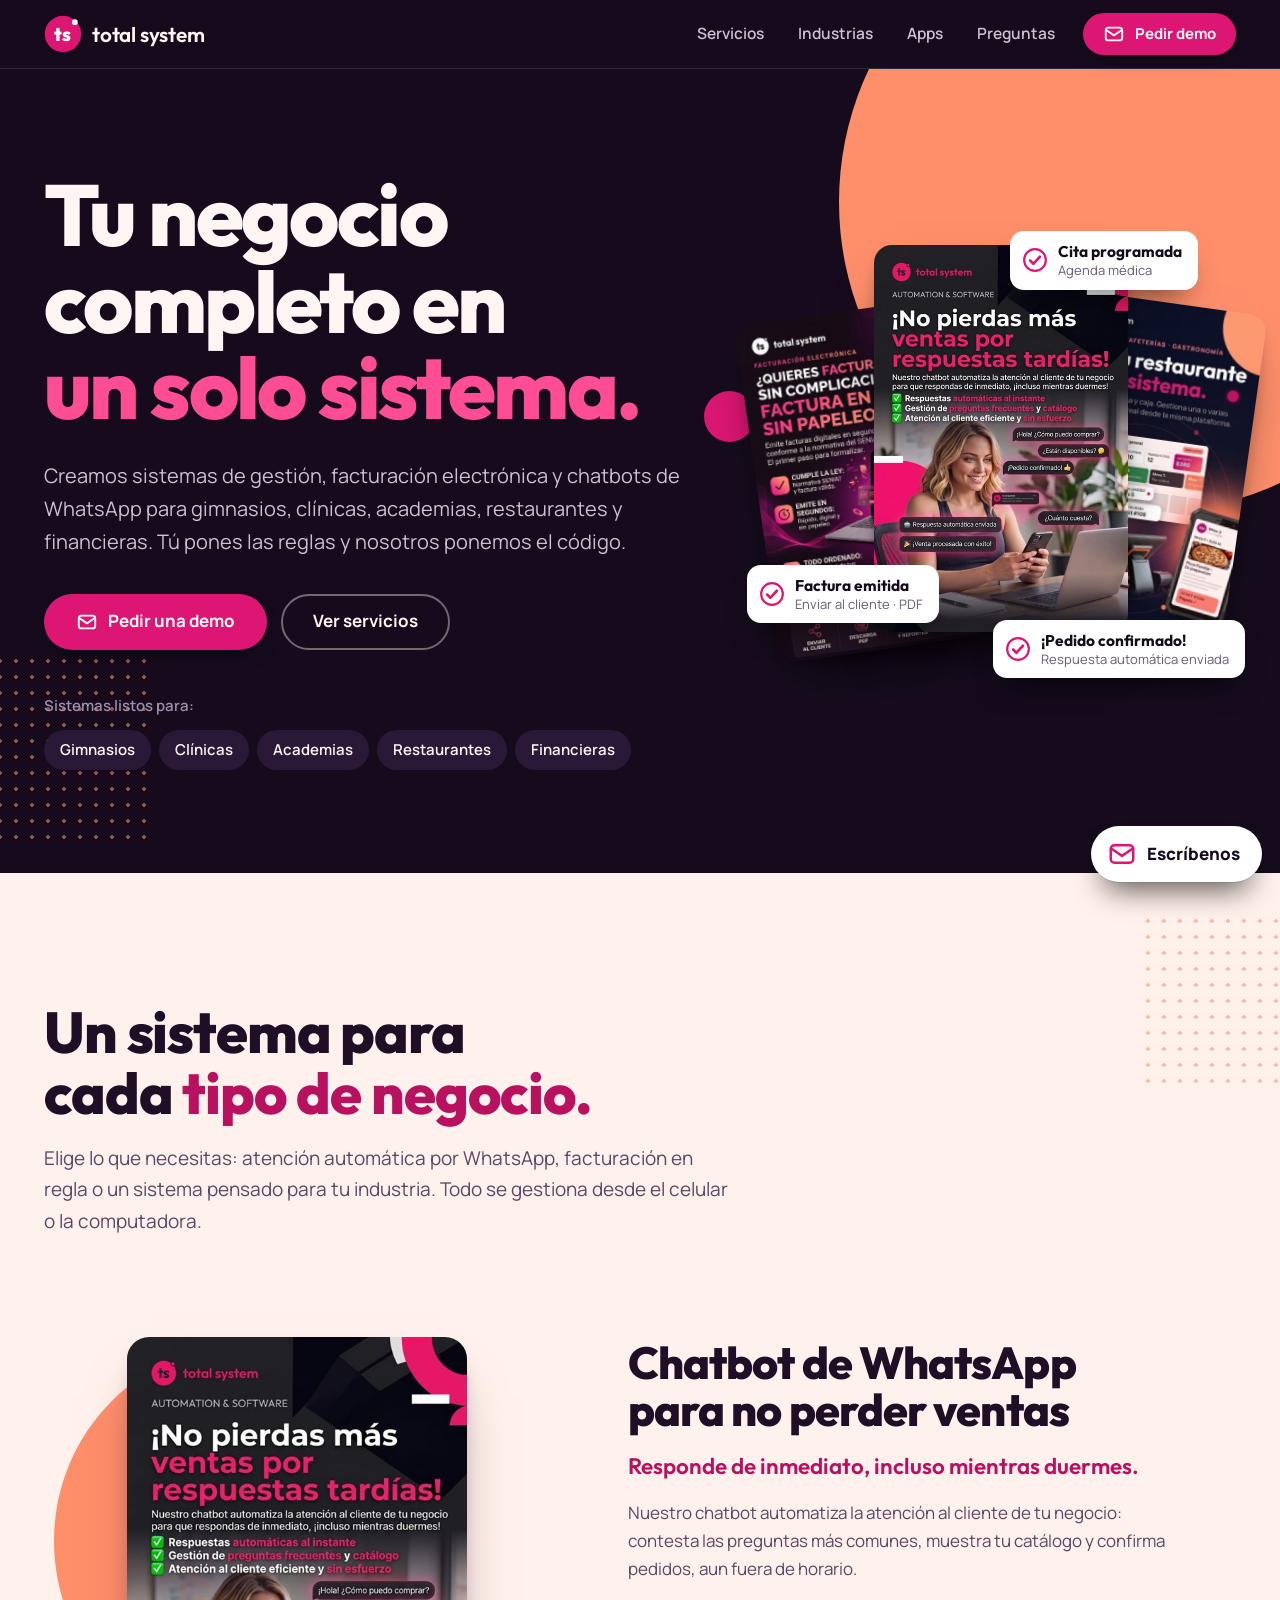
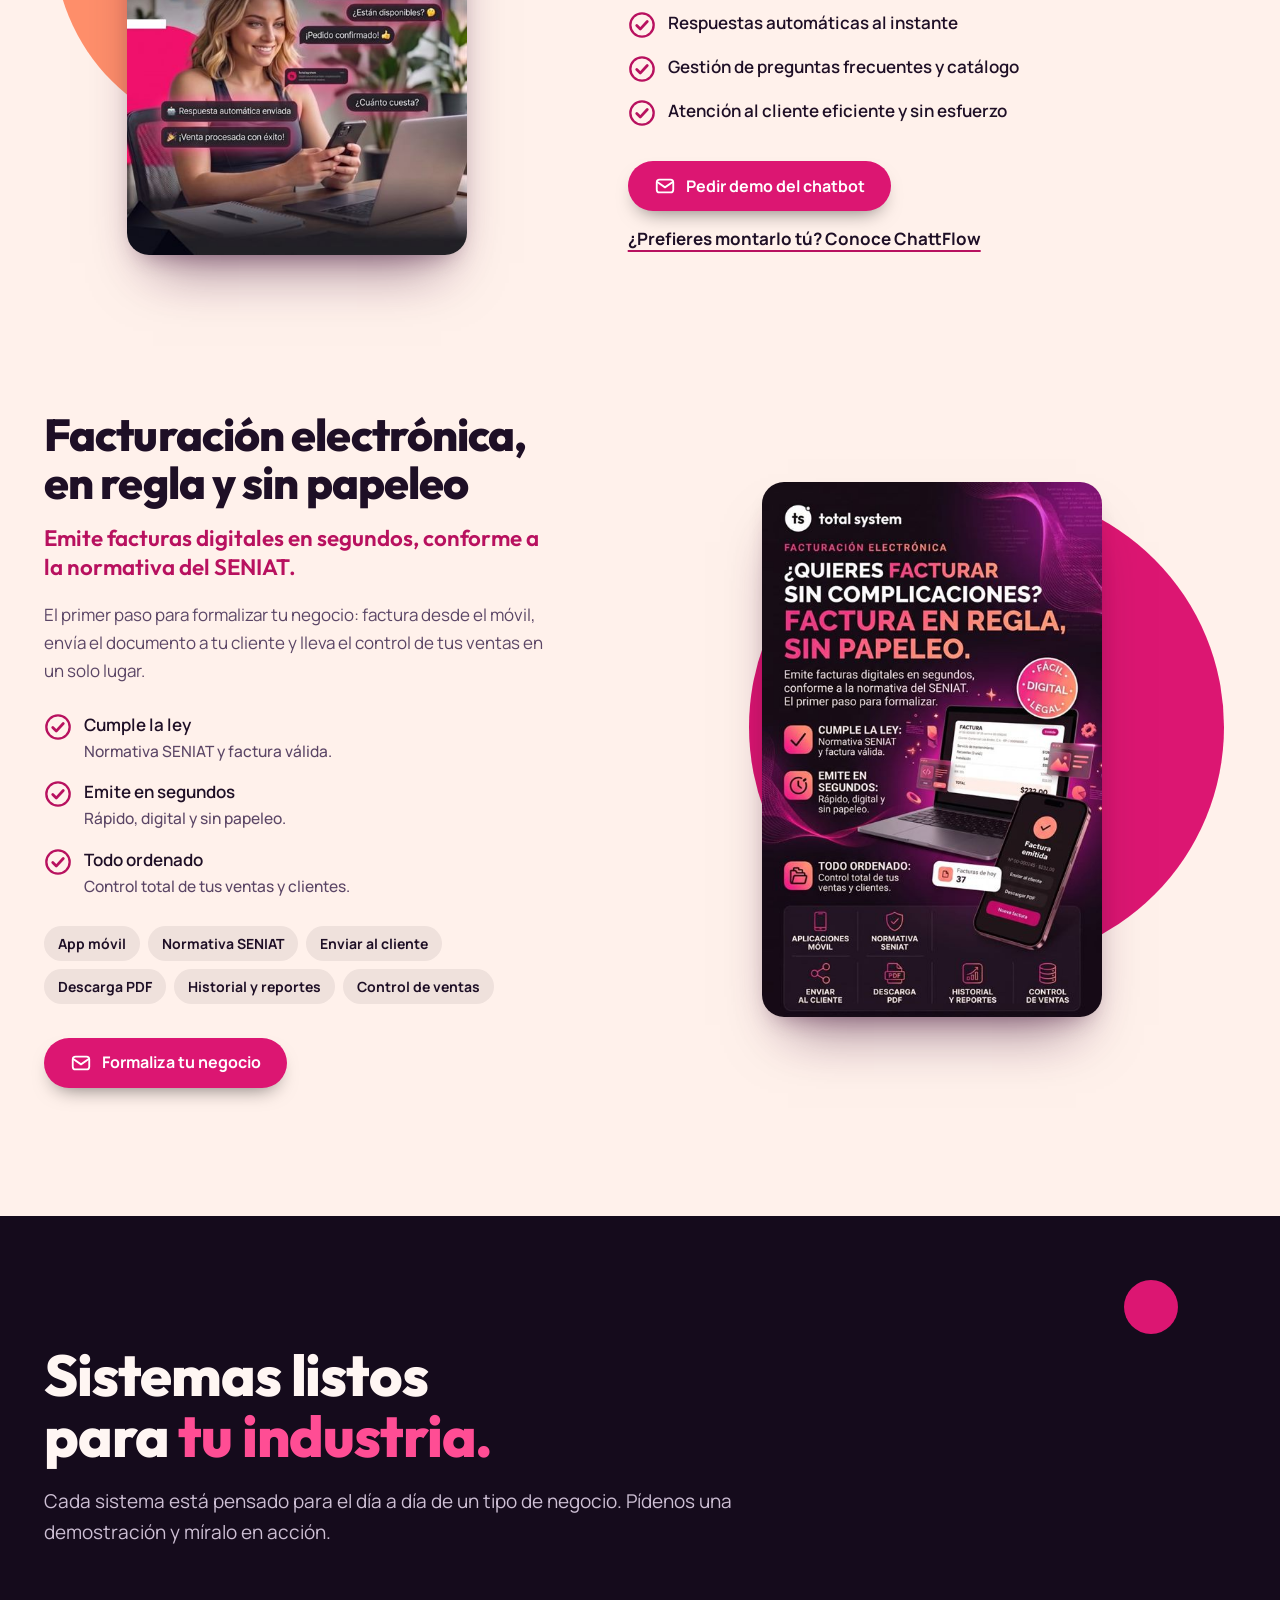
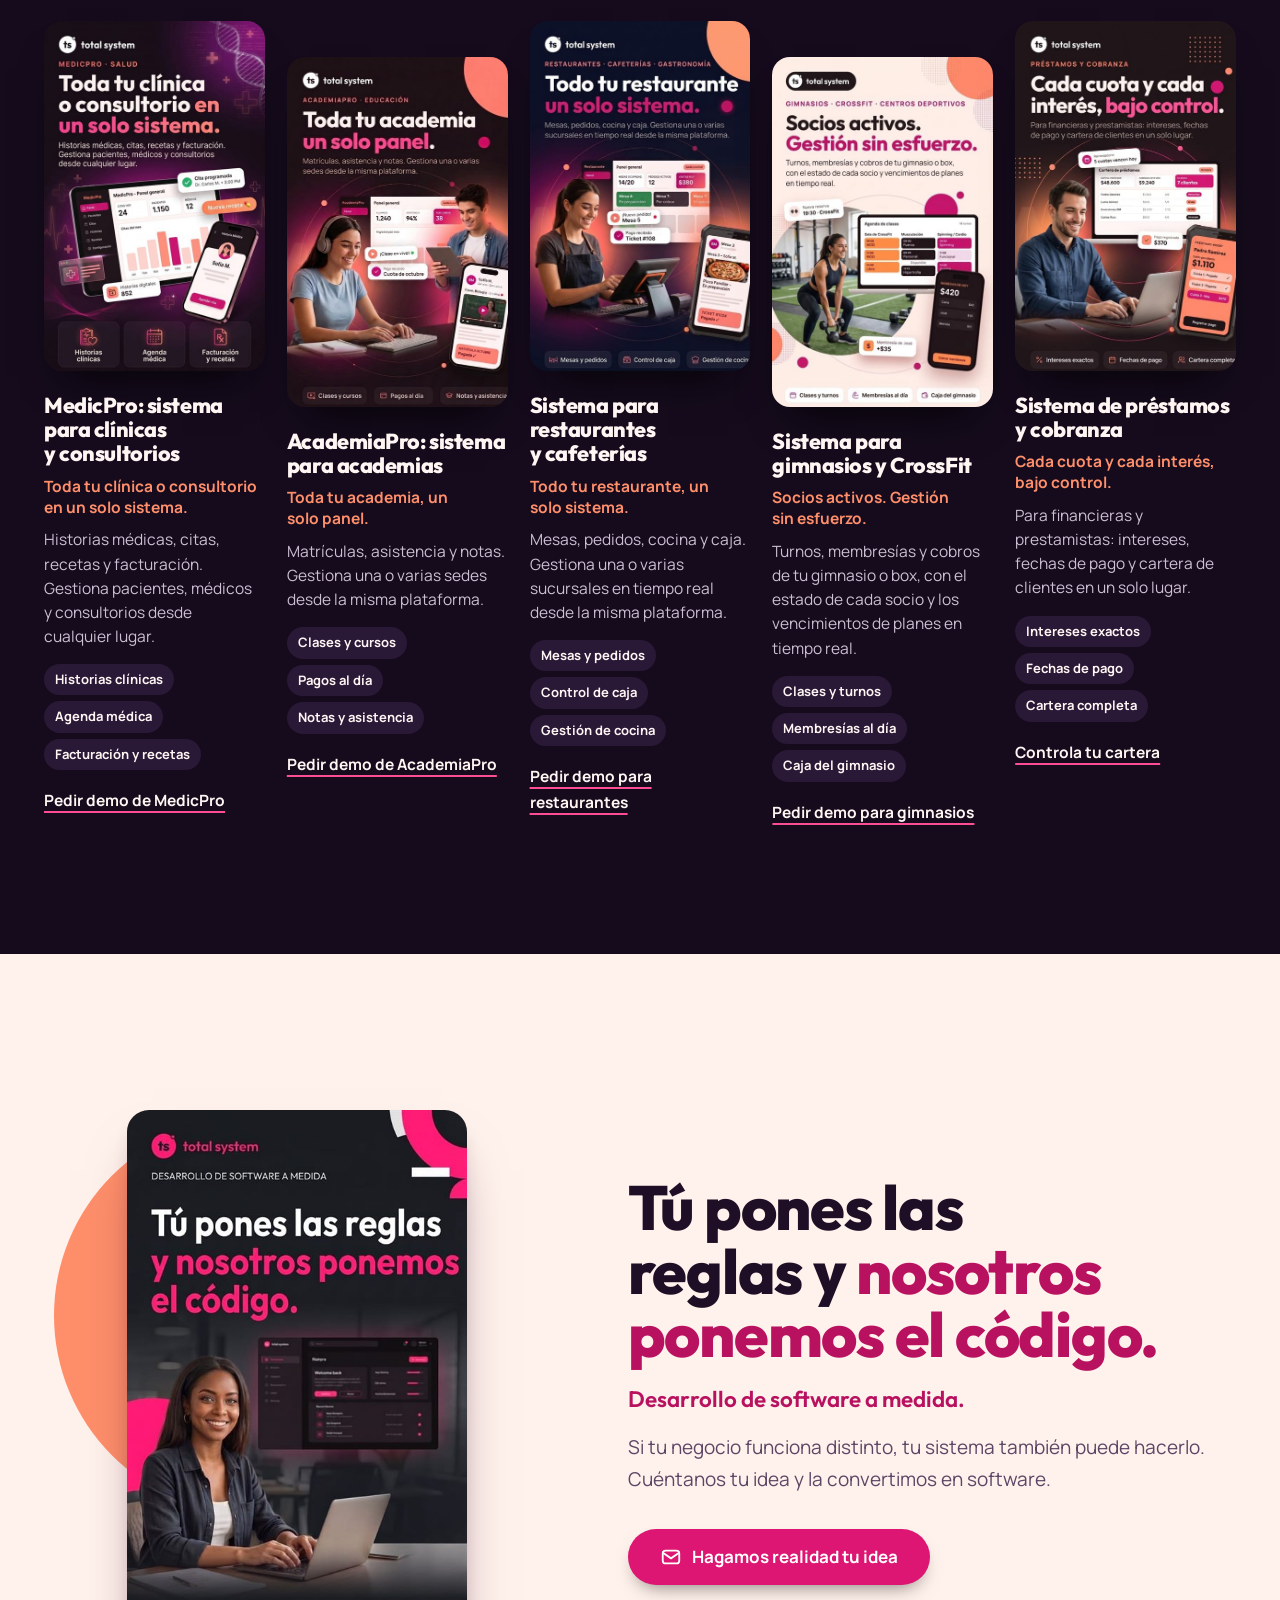
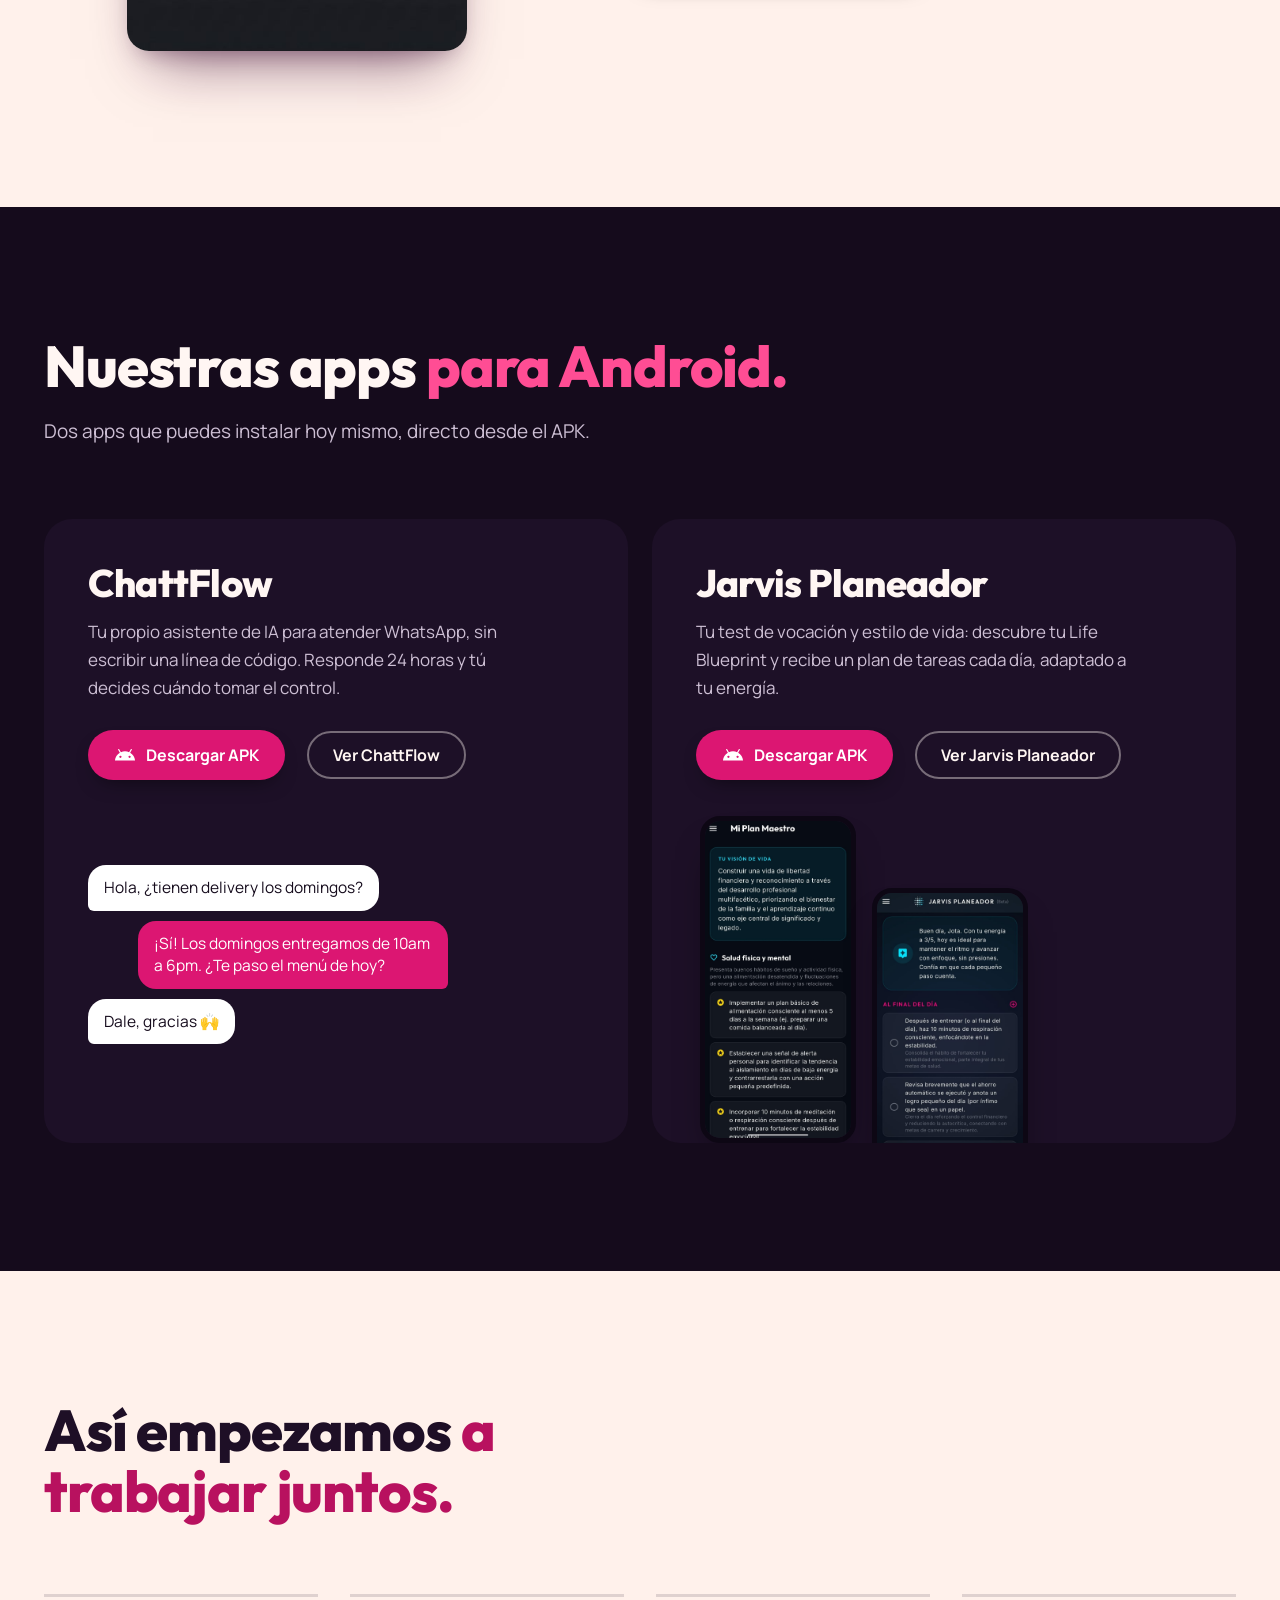
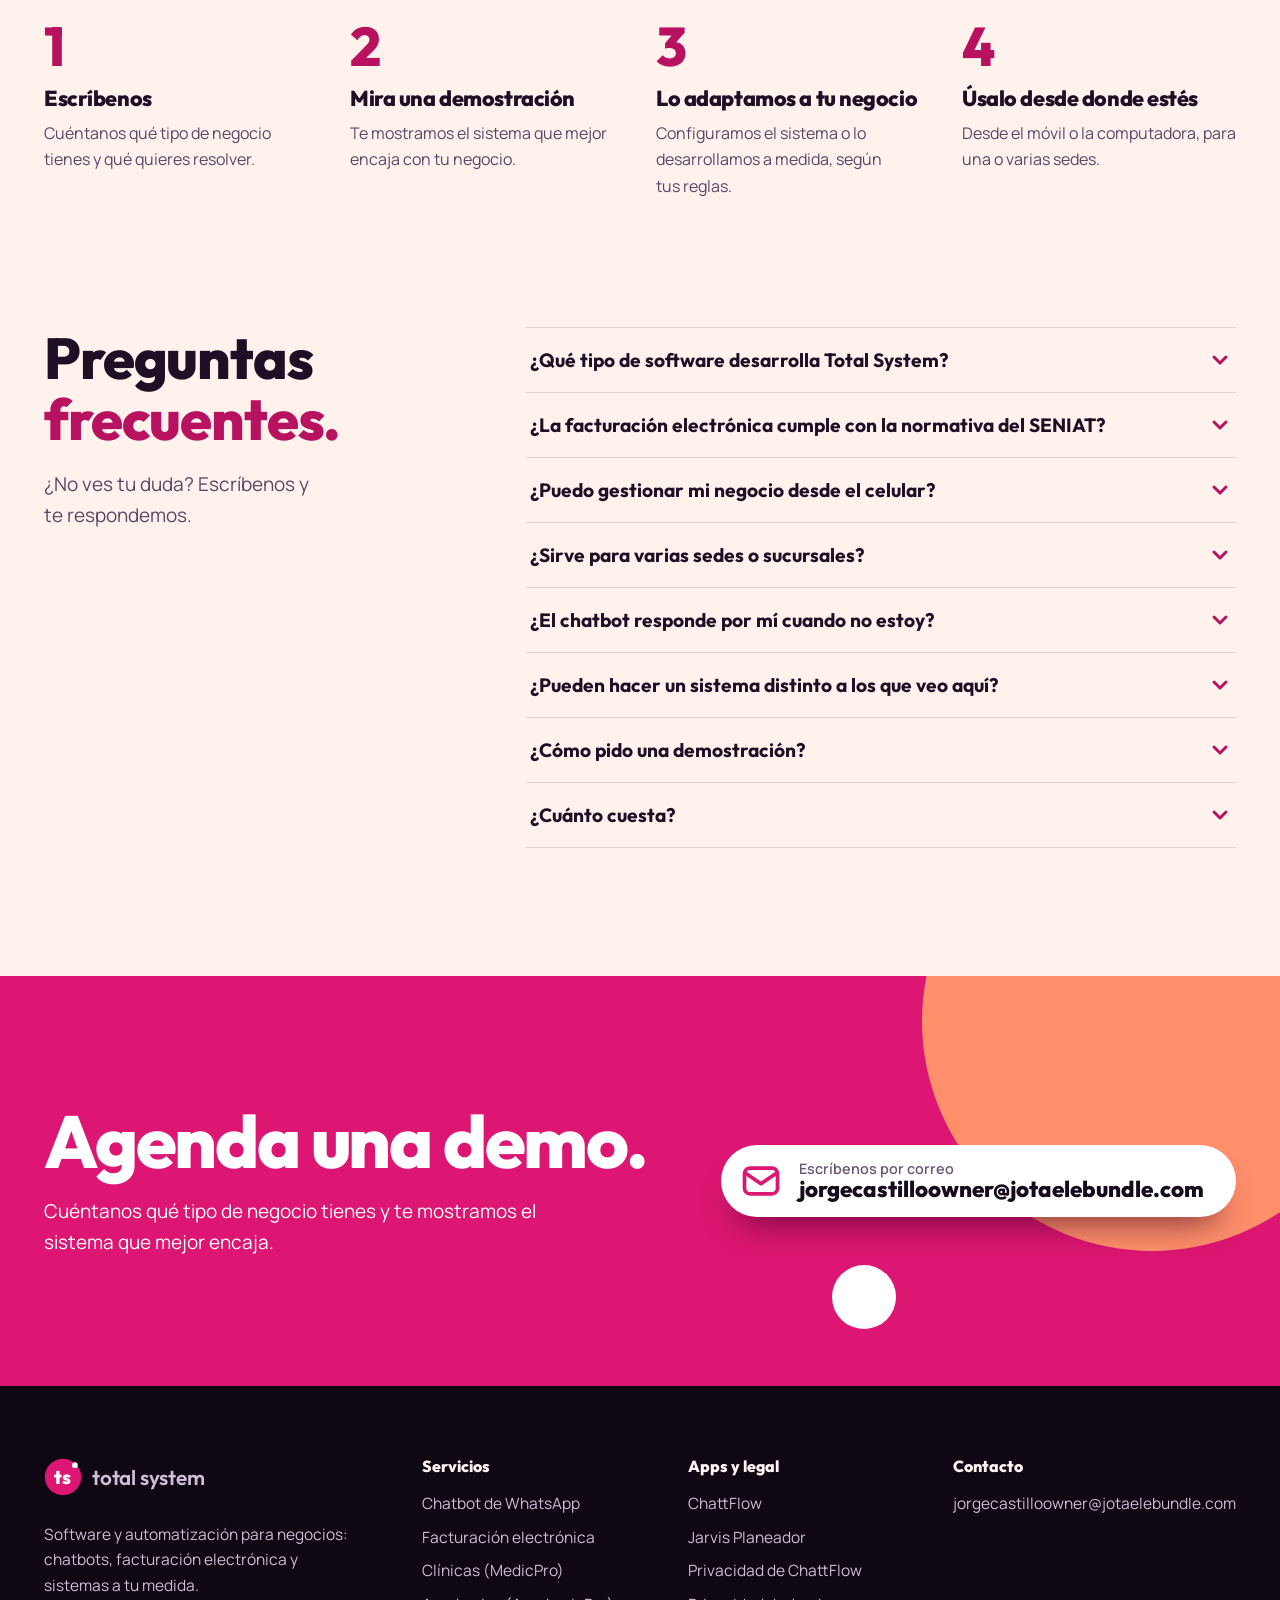
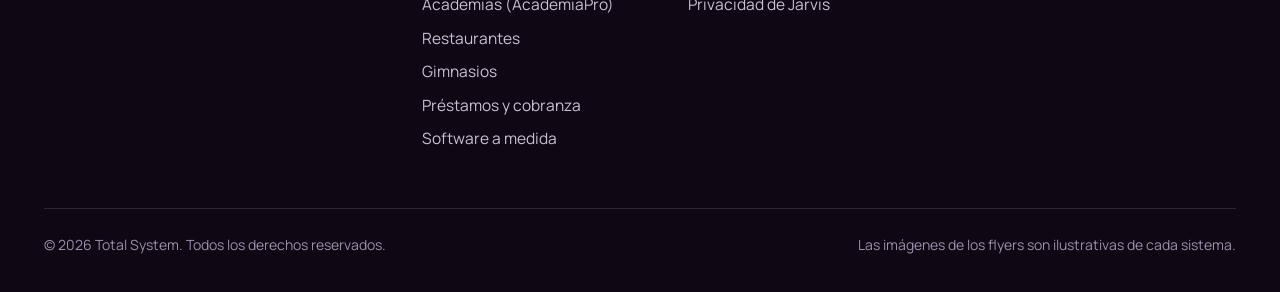
==== commit 096815ee: "feat(website): rediseño como sitio de Total System con los 8 servicios de los flyers - Nuevo diseño " ====
--- a/index.html
+++ b/index.html
@@ -3,34 +3,36 @@
 <head>
   <meta charset="utf-8" />
   <meta name="viewport" content="width=device-width, initial-scale=1" />
-  <title>jotaelebundle — ChattFlow y Jarvis Planeador</title>
-  <meta
-    name="description"
-    content="Dos apps para Android de Jorge Castillo (Kinetiqsystem): ChattFlow, tu asistente de IA para atender WhatsApp, y Jarvis Planeador, tu test de vida y plan diario."
-  />
+  <title>Total System | Software, chatbots y facturación electrónica</title>
+  <meta name="description" content="Sistemas para gimnasios, clínicas, academias, restaurantes y financieras, facturación electrónica SENIAT, chatbots de WhatsApp y software a medida." />
   <link rel="canonical" href="https://www.jotaelebundle.com/" />
-  <meta name="robots" content="index, follow" />
+  <meta name="robots" content="index, follow, max-image-preview:large" />
+  <meta name="theme-color" content="#150b1c" />
 
   <meta property="og:type" content="website" />
-  <meta property="og:site_name" content="jotaelebundle" />
-  <meta property="og:locale" content="es_ES" />
+  <meta property="og:site_name" content="Total System" />
+  <meta property="og:locale" content="es_VE" />
   <meta property="og:url" content="https://www.jotaelebundle.com/" />
-  <meta property="og:title" content="jotaelebundle — ChattFlow y Jarvis Planeador" />
-  <meta property="og:description" content="Dos apps para Android de Jorge Castillo (Kinetiqsystem): ChattFlow, tu asistente de IA para atender WhatsApp, y Jarvis Planeador, tu test de vida y plan diario." />
-  <meta property="og:image" content="https://www.jotaelebundle.com/assets/logo.png" />
-
-  <meta name="twitter:card" content="summary" />
-  <meta name="twitter:title" content="jotaelebundle — ChattFlow y Jarvis Planeador" />
-  <meta name="twitter:description" content="Dos apps para Android de Jorge Castillo (Kinetiqsystem): ChattFlow y Jarvis Planeador." />
-  <meta name="twitter:image" content="https://www.jotaelebundle.com/assets/logo.png" />
-
-  <link rel="icon" type="image/png" href="assets/logo.png" />
-  <link rel="preconnect" href="https://fonts.googleapis.com" />
-  <link rel="preconnect" href="https://fonts.gstatic.com" crossorigin />
-  <link href="https://fonts.googleapis.com/css2?family=Outfit:wght@400;600;700;800&family=Inter:wght@400;500;600&display=swap" rel="stylesheet" />
-
-  <link rel="stylesheet" href="css/jarvis-embed.css" />
-  <link rel="stylesheet" href="css/chatflow-embed.css" />
+  <meta property="og:title" content="Total System | Software, chatbots y facturación electrónica" />
+  <meta property="og:description" content="Sistemas para gimnasios, clínicas, academias, restaurantes y financieras, facturación electrónica SENIAT, chatbots de WhatsApp y software a medida." />
+  <meta property="og:image" content="https://www.jotaelebundle.com/assets/og-total-system.png" />
+  <meta property="og:image:width" content="1200" />
+  <meta property="og:image:height" content="630" />
+  <meta property="og:image:alt" content="Total System: software, chatbots y facturación electrónica para tu negocio" />
+  <meta name="twitter:card" content="summary_large_image" />
+  <meta name="twitter:title" content="Total System | Software, chatbots y facturación electrónica" />
+  <meta name="twitter:description" content="Sistemas por industria, facturación electrónica SENIAT, chatbots de WhatsApp y software a medida." />
+  <meta name="twitter:image" content="https://www.jotaelebundle.com/assets/og-total-system.png" />
+
+  <link rel="icon" type="image/png" sizes="48x48" href="assets/favicon-48.png" />
+  <link rel="apple-touch-icon" href="assets/apple-touch-icon.png" />
+
+  <link rel="preload" href="fonts/outfit-latin.woff2" as="font" type="font/woff2" crossorigin />
+  <link rel="preload" href="fonts/manrope-latin.woff2" as="font" type="font/woff2" crossorigin />
+  <link rel="preload" as="image" href="assets/servicios/chatbot-whatsapp-automatizado-480.jpg"
+        imagesrcset="assets/servicios/chatbot-whatsapp-automatizado-480.jpg 480w, assets/servicios/chatbot-whatsapp-automatizado.jpg 768w"
+        imagesizes="(max-width: 960px) 240px, 280px" fetchpriority="high" />
+  <link rel="stylesheet" href="css/total.css" />
 
   <script type="application/ld+json">
   {
@@ -39,539 +41,517 @@
       {
         "@type": "Organization",
         "@id": "https://www.jotaelebundle.com/#org",
-        "name": "Kinetiqsystem",
-        "url": "https://www.jotaelebundle.com/"
+        "name": "Total System",
+        "url": "https://www.jotaelebundle.com/",
+        "logo": "https://www.jotaelebundle.com/assets/logo-total-system-512.png",
+        "description": "Desarrollo de software y automatización para negocios: chatbots de WhatsApp, facturación electrónica, sistemas de gestión por industria y software a medida.",
+        "contactPoint": {
+          "@type": "ContactPoint",
+          "contactType": "sales",
+          "email": "jorgecastilloowner@jotaelebundle.com",
+          "availableLanguage": "es"
+        },
+        "hasOfferCatalog": {
+          "@type": "OfferCatalog",
+          "name": "Servicios de Total System",
+          "itemListElement": [
+            { "@type": "Offer", "itemOffered": { "@type": "Service", "name": "Chatbot de WhatsApp para atención al cliente", "serviceType": "Automatización de atención al cliente", "url": "https://www.jotaelebundle.com/#chatbot-whatsapp" } },
+            { "@type": "Offer", "itemOffered": { "@type": "Service", "name": "Facturación electrónica conforme a la normativa del SENIAT", "serviceType": "Facturación electrónica", "url": "https://www.jotaelebundle.com/#facturacion-electronica" } },
+            { "@type": "Offer", "itemOffered": { "@type": "Service", "name": "MedicPro: sistema para clínicas y consultorios", "serviceType": "Software de gestión médica", "url": "https://www.jotaelebundle.com/#sistema-clinicas" } },
+            { "@type": "Offer", "itemOffered": { "@type": "Service", "name": "AcademiaPro: sistema para academias", "serviceType": "Software de gestión educativa", "url": "https://www.jotaelebundle.com/#sistema-academias" } },
+            { "@type": "Offer", "itemOffered": { "@type": "Service", "name": "Sistema para restaurantes, cafeterías y gastronomía", "serviceType": "Software de gestión para restaurantes", "url": "https://www.jotaelebundle.com/#sistema-restaurantes" } },
+            { "@type": "Offer", "itemOffered": { "@type": "Service", "name": "Sistema para gimnasios, CrossFit y centros deportivos", "serviceType": "Software de gestión para gimnasios", "url": "https://www.jotaelebundle.com/#sistema-gimnasios" } },
+            { "@type": "Offer", "itemOffered": { "@type": "Service", "name": "Sistema de préstamos y cobranza", "serviceType": "Software de gestión de préstamos", "url": "https://www.jotaelebundle.com/#sistema-prestamos" } },
+            { "@type": "Offer", "itemOffered": { "@type": "Service", "name": "Desarrollo de software a medida", "serviceType": "Desarrollo de software", "url": "https://www.jotaelebundle.com/#software-a-medida" } }
+          ]
+        }
       },
       {
-        "@type": "MobileApplication",
-        "name": "ChattFlow",
-        "operatingSystem": "Android",
-        "applicationCategory": "BusinessApplication",
-        "description": "Monta tu propio asistente de IA para atender WhatsApp, sin escribir una línea de código.",
-        "url": "https://www.jotaelebundle.com/#chatflow",
-        "downloadUrl": "https://github.com/Rodildo/whatsapp-manager-bot-apk/releases/latest",
-        "author": { "@id": "https://www.jotaelebundle.com/#org" }
+        "@type": "WebSite",
+        "@id": "https://www.jotaelebundle.com/#website",
+        "url": "https://www.jotaelebundle.com/",
+        "name": "Total System",
+        "inLanguage": "es",
+        "publisher": { "@id": "https://www.jotaelebundle.com/#org" }
       },
       {
-        "@type": "MobileApplication",
-        "name": "Jarvis Planeador",
-        "operatingSystem": "Android",
-        "applicationCategory": "LifestyleApplication",
-        "description": "Test de vocación y estilo de vida que genera tu Life Blueprint y un plan diario de tareas adaptado a tu energía.",
-        "url": "https://www.jotaelebundle.com/#jarvis",
-        "downloadUrl": "https://github.com/Rodildo/jarvis-planeador/releases/latest/download/jarvis-planeador.apk",
-        "image": "https://www.jotaelebundle.com/assets/logo.png",
-        "author": { "@id": "https://www.jotaelebundle.com/#org" },
-        "offers": { "@type": "Offer", "price": "0", "priceCurrency": "USD" }
+        "@type": "FAQPage",
+        "mainEntity": [
+          { "@type": "Question", "name": "¿Qué tipo de software desarrolla Total System?", "acceptedAnswer": { "@type": "Answer", "text": "Chatbots para WhatsApp, facturación electrónica, sistemas de gestión para clínicas, academias, restaurantes, gimnasios y financieras, y software a medida para lo que tu negocio necesite." } },
+          { "@type": "Question", "name": "¿La facturación electrónica cumple con la normativa del SENIAT?", "acceptedAnswer": { "@type": "Answer", "text": "Nuestro sistema emite facturas digitales conforme a la normativa del SENIAT, para que formalices tu negocio sin papeleo. Escríbenos y te mostramos cómo funciona." } },
+          { "@type": "Question", "name": "¿Puedo gestionar mi negocio desde el celular?", "acceptedAnswer": { "@type": "Answer", "text": "Sí. Nuestros sistemas están pensados para gestionarse desde cualquier lugar, con aplicación móvil y panel para la computadora." } },
+          { "@type": "Question", "name": "¿Sirve para varias sedes o sucursales?", "acceptedAnswer": { "@type": "Answer", "text": "Sí. Los sistemas para academias y restaurantes permiten gestionar una o varias sedes o sucursales desde la misma plataforma, en tiempo real." } },
+          { "@type": "Question", "name": "¿El chatbot responde por mí cuando no estoy?", "acceptedAnswer": { "@type": "Answer", "text": "Sí. Responde al instante, incluso fuera de horario, las preguntas frecuentes y las consultas sobre el catálogo de tu negocio." } },
+          { "@type": "Question", "name": "¿Pueden hacer un sistema distinto a los que veo aquí?", "acceptedAnswer": { "@type": "Answer", "text": "Sí. Hacemos desarrollo de software a medida: tú pones las reglas y nosotros ponemos el código." } },
+          { "@type": "Question", "name": "¿Cómo pido una demostración?", "acceptedAnswer": { "@type": "Answer", "text": "Escríbenos a jorgecastilloowner@jotaelebundle.com y cuéntanos qué tipo de negocio tienes." } },
+          { "@type": "Question", "name": "¿Cuánto cuesta?", "acceptedAnswer": { "@type": "Answer", "text": "Depende del sistema y de lo que necesite tu negocio. Escríbenos y te contamos las opciones." } }
+        ]
       }
     ]
   }
   </script>
-
-  <style>
-    /* Reset mínimo compartido — cada producto de abajo trae su propio diseño
-       (ver css/chatflow-embed.css y css/jarvis-embed.css, cada uno aislado
-       con @scope para no mezclarse con el otro). */
-    html { scroll-behavior: smooth; }
-    body { margin: 0; }
-
-    /* ---------- Selector de proyectos (hub) ---------- */
-    .hub {
-      background: #0b0f1a;
-      color: #f4f6f8;
-      padding: 56px 24px 44px;
-      text-align: center;
-      font-family: 'Inter', -apple-system, "Segoe UI", sans-serif;
-    }
-    .hub-eyebrow {
-      font-size: 0.78rem;
-      letter-spacing: 0.08em;
-      text-transform: uppercase;
-      color: #9aa4b2;
-      margin: 0 0 10px;
-    }
-    .hub-title {
-      font-family: 'Outfit', 'Inter', sans-serif;
-      font-size: clamp(1.4rem, 3vw, 1.9rem);
-      margin: 0 0 8px;
-    }
-    .hub-lead {
-      color: #c3cad3;
-      max-width: 46ch;
-      margin: 0 auto 32px;
-      font-size: 0.98rem;
-    }
-    .hub-cards {
-      display: grid;
-      grid-template-columns: repeat(2, minmax(0, 1fr));
-      gap: 18px;
-      max-width: 760px;
-      margin: 0 auto;
-    }
-    .hub-card {
-      display: flex;
-      flex-direction: column;
-      align-items: flex-start;
-      gap: 10px;
-      text-align: left;
-      text-decoration: none;
-      color: inherit;
-      background: rgba(255, 255, 255, 0.04);
-      border: 1px solid rgba(255, 255, 255, 0.12);
-      border-radius: 16px;
-      padding: 22px 22px 20px;
-      transition: transform 0.15s ease, border-color 0.15s ease, background 0.15s ease;
-    }
-    .hub-card:hover {
-      transform: translateY(-3px);
-      background: rgba(255, 255, 255, 0.07);
-    }
-    .hub-card-chatflow:hover { border-color: #2563EB; }
-    .hub-card-jarvis:hover { border-color: #00E5FF; }
-    .hub-card-badge {
-      width: 40px;
-      height: 40px;
-      border-radius: 11px;
-      display: flex;
-      align-items: center;
-      justify-content: center;
-      font-family: 'Outfit', sans-serif;
-      font-weight: 700;
-      font-size: 1rem;
-    }
-    .hub-card-chatflow .hub-card-badge { background: #2563EB; color: #fff; }
-    .hub-card-jarvis .hub-card-badge { background: #00E5FF; color: #05131f; }
-    .hub-card h3 {
-      margin: 0;
-      font-size: 1.08rem;
-      font-family: 'Outfit', 'Inter', sans-serif;
-    }
-    .hub-card p {
-      margin: 0;
-      font-size: 0.88rem;
-      color: #aeb6c2;
-      line-height: 1.5;
-    }
-    .hub-card-cta {
-      margin-top: 4px;
-      font-size: 0.85rem;
-      font-weight: 600;
-    }
-    .hub-card-chatflow .hub-card-cta { color: #5b8def; }
-    .hub-card-jarvis .hub-card-cta { color: #00E5FF; }
-
-    @media (max-width: 600px) {
-      .hub-cards { grid-template-columns: 1fr; }
-    }
-
-    /* ---------- Divisor entre proyectos ---------- */
-    .bundle-divider {
-      background: #0b0f1a;
-      color: #dfe4ea;
-      text-align: center;
-      padding: 30px 24px;
-      font-family: 'Inter', -apple-system, "Segoe UI", sans-serif;
-    }
-    .bundle-divider span {
-      display: block;
-      font-size: 0.78rem;
-      letter-spacing: 0.06em;
-      text-transform: uppercase;
-      color: #8a93a3;
-      margin-bottom: 6px;
-    }
-    .bundle-divider a {
-      color: #f4f6f8;
-      text-decoration: none;
-      font-weight: 600;
-      font-size: 1.05rem;
-      border-bottom: 1px solid rgba(255, 255, 255, 0.3);
-      padding-bottom: 2px;
-    }
-    .bundle-divider a:hover { border-color: #00E5FF; color: #00E5FF; }
-  </style>
 </head>
 <body>
-
-  <section class="hub" id="hub" aria-label="Elige un proyecto">
-    <p class="hub-eyebrow">Kinetiqsystem</p>
-    <h1 class="hub-title">Dos apps, un solo lugar</h1>
-    <p class="hub-lead">Elige a cuál quieres entrar — o sigue bajando y las ves las dos, una tras otra.</p>
-    <div class="hub-cards">
-      <a class="hub-card hub-card-chatflow" href="#chatflow">
-        <span class="hub-card-badge" aria-hidden="true">C</span>
-        <h3>ChattFlow</h3>
-        <p>Tu asistente de IA para atender WhatsApp, sin escribir una línea de código.</p>
-        <span class="hub-card-cta">Ver ChattFlow ↓</span>
+  <svg width="0" height="0" style="position:absolute" aria-hidden="true" focusable="false">
+    <symbol id="logo-ts" viewBox="0 0 48 48">
+      <circle cx="24" cy="24" r="23" fill="#dc1672" />
+      <text x="23" y="32.5" text-anchor="middle" font-family="Outfit, sans-serif" font-weight="800" font-size="24" fill="#fff" letter-spacing="-1">ts</text>
+      <circle cx="39" cy="9" r="3.6" fill="#fff" />
+    </symbol>
+    <symbol id="i-mail" viewBox="0 0 24 24"><rect x="3" y="5" width="18" height="14" rx="3" fill="none" stroke="currentColor" stroke-width="2" /><path d="m4 8 8 5.5L20 8" fill="none" stroke="currentColor" stroke-width="2" stroke-linecap="round" stroke-linejoin="round" /></symbol>
+    <symbol id="i-check" viewBox="0 0 24 24"><circle cx="12" cy="12" r="10" fill="none" stroke="currentColor" stroke-width="2" /><path d="m7.5 12.5 3 3 6-6.5" fill="none" stroke="currentColor" stroke-width="2.4" stroke-linecap="round" stroke-linejoin="round" /></symbol>
+    <symbol id="i-android" viewBox="0 0 24 24"><path fill="currentColor" d="M17.6 9.48l1.84-3.18c.16-.31.04-.69-.26-.85-.29-.15-.65-.06-.83.22l-1.88 3.24a11.463 11.463 0 00-8.94 0L5.65 5.67c-.19-.29-.58-.38-.87-.2-.28.18-.37.54-.22.83L6.4 9.48C3.3 11.25 1.28 14.44 1 18h22c-.28-3.56-2.3-6.75-5.4-8.52zM7 15.25a1.25 1.25 0 110-2.5 1.25 1.25 0 010 2.5zm10 0a1.25 1.25 0 110-2.5 1.25 1.25 0 010 2.5z" /></symbol>
+  </svg>
+
+  <a class="skip-link" href="#contenido">Saltar al contenido</a>
+
+  <header class="site-header">
+    <div class="container">
+      <a class="brand" href="./" aria-label="Total System, inicio">
+        <svg viewBox="0 0 48 48" aria-hidden="true" focusable="false"><use href="#logo-ts" /></svg>
+        <span>total system</span>
       </a>
-      <a class="hub-card hub-card-jarvis" href="#jarvis-top">
-        <span class="hub-card-badge" aria-hidden="true">J</span>
-        <h3>Jarvis Planeador</h3>
-        <p>Tu test de vocación y estilo de vida, con un plan de tareas cada día.</p>
-        <span class="hub-card-cta">Ver Jarvis Planeador ↓</span>
-      </a>
+      <nav aria-label="Principal">
+        <ul class="nav-list" id="menu">
+          <li><a href="#servicios">Servicios</a></li>
+          <li><a href="#industrias">Industrias</a></li>
+          <li><a href="#apps">Apps</a></li>
+          <li><a href="#preguntas">Preguntas</a></li>
+          <li>
+            <a class="btn btn-primary btn-sm" href="mailto:jorgecastilloowner@jotaelebundle.com?subject=Quiero%20una%20demo%20de%20Total%20System&amp;body=Hola%2C%20quiero%20una%20demo.%20Mi%20negocio%20es%3A%20">
+              <svg class="mail-icon" aria-hidden="true" focusable="false"><use href="#i-mail" /></svg>
+              Pedir demo
+            </a>
+          </li>
+        </ul>
+      </nav>
+      <button class="nav-toggle" type="button" aria-expanded="false" aria-controls="menu" aria-label="Abrir menú">
+        <svg class="icon-open" width="24" height="24" viewBox="0 0 24 24" fill="none" stroke="currentColor" stroke-width="2" stroke-linecap="round" aria-hidden="true"><path d="M4 7h16M4 12h16M4 17h16" /></svg>
+        <svg class="icon-close" width="24" height="24" viewBox="0 0 24 24" fill="none" stroke="currentColor" stroke-width="2" stroke-linecap="round" aria-hidden="true"><path d="m6 6 12 12M18 6 6 18" /></svg>
+      </button>
     </div>
-  </section>
-
-  <div id="chatflow">
-    <header class="site-header">
+  </header>
+
+  <main id="contenido">
+
+    <section class="hero" aria-labelledby="hero-title">
+      <span class="circle coral" aria-hidden="true"></span>
+      <span class="circle pink" aria-hidden="true"></span>
+      <span class="dots" aria-hidden="true"></span>
+      <div class="container hero-grid">
+        <div>
+          <h1 id="hero-title">Tu negocio completo en <span class="hl">un solo sistema.</span></h1>
+          <p class="hero-lead">
+            Creamos sistemas de gestión, facturación electrónica y chatbots de WhatsApp para gimnasios,
+            clínicas, academias, restaurantes y financieras. Tú pones las reglas y nosotros ponemos el código.
+          </p>
+          <div class="hero-actions">
+            <a class="btn btn-primary btn-lg" href="mailto:jorgecastilloowner@jotaelebundle.com?subject=Quiero%20una%20demo%20de%20Total%20System&amp;body=Hola%2C%20quiero%20una%20demo.%20Mi%20negocio%20es%3A%20">
+              <svg class="mail-icon" aria-hidden="true" focusable="false"><use href="#i-mail" /></svg>
+              Pedir una demo
+            </a>
+            <a class="btn btn-outline btn-lg" href="#servicios">Ver servicios</a>
+          </div>
+          <div class="hero-for">
+            <p>Sistemas listos para:</p>
+            <ul class="pill-list">
+              <li><a href="#sistema-gimnasios">Gimnasios</a></li>
+              <li><a href="#sistema-clinicas">Clínicas</a></li>
+              <li><a href="#sistema-academias">Academias</a></li>
+              <li><a href="#sistema-restaurantes">Restaurantes</a></li>
+              <li><a href="#sistema-prestamos">Financieras</a></li>
+            </ul>
+          </div>
+        </div>
+
+        <div class="fan" aria-hidden="true">
+          <figure class="fan-poster a">
+            <img src="assets/servicios/facturacion-electronica-seniat-480.jpg"
+                 srcset="assets/servicios/facturacion-electronica-seniat-480.jpg 480w, assets/servicios/facturacion-electronica-seniat.jpg 768w"
+                 sizes="(max-width: 960px) 200px, 240px" width="768" height="1208" alt="" decoding="async" />
+          </figure>
+          <figure class="fan-poster b">
+            <img src="assets/servicios/chatbot-whatsapp-automatizado-480.jpg"
+                 srcset="assets/servicios/chatbot-whatsapp-automatizado-480.jpg 480w, assets/servicios/chatbot-whatsapp-automatizado.jpg 768w"
+                 sizes="(max-width: 960px) 240px, 280px" width="768" height="1172" alt="" fetchpriority="high" decoding="async" />
+          </figure>
+          <figure class="fan-poster c">
+            <img src="assets/servicios/sistema-restaurantes-480.jpg"
+                 srcset="assets/servicios/sistema-restaurantes-480.jpg 480w, assets/servicios/sistema-restaurantes.jpg 714w"
+                 sizes="(max-width: 960px) 200px, 240px" width="714" height="1132" alt="" decoding="async" />
+          </figure>
+          <div class="chip one">
+            <svg width="26" height="26" aria-hidden="true"><use href="#i-check" /></svg>
+            <div><strong>Factura emitida</strong><span>Enviar al cliente · PDF</span></div>
+          </div>
+          <div class="chip two">
+            <svg width="26" height="26" aria-hidden="true"><use href="#i-check" /></svg>
+            <div><strong>¡Pedido confirmado!</strong><span>Respuesta automática enviada</span></div>
+          </div>
+          <div class="chip three">
+            <svg width="26" height="26" aria-hidden="true"><use href="#i-check" /></svg>
+            <div><strong>Cita programada</strong><span>Agenda médica</span></div>
+          </div>
+        </div>
+      </div>
+    </section>
+
+    <section class="band cream on-cream" id="servicios" aria-labelledby="servicios-title">
+      <span class="dots" aria-hidden="true" style="right: -30px; top: 40px; width: 170px; height: 170px;"></span>
       <div class="container">
-        <a class="brand" href="#top">
-          <span class="brand-mark" aria-hidden="true">
-            <svg width="18" height="18" viewBox="0 0 24 24" fill="none" xmlns="http://www.w3.org/2000/svg">
-              <path
-                d="M4 12a8 8 0 1 1 3.2 6.4L4 20l1.2-3.6A7.96 7.96 0 0 1 4 12Z"
-                stroke="white"
-                stroke-width="1.8"
-                stroke-linecap="round"
-                stroke-linejoin="round"
-              />
-            </svg>
-          </span>
-          ChattFlow
+        <div class="section-head">
+          <h2 id="servicios-title">Un sistema para cada <span class="hl">tipo de negocio.</span></h2>
+          <p>
+            Elige lo que necesitas: atención automática por WhatsApp, facturación en regla o un sistema pensado
+            para tu industria. Todo se gestiona desde el celular o la computadora.
+          </p>
+        </div>
+
+        <article class="svc" id="chatbot-whatsapp">
+          <div class="svc-media">
+            <img src="assets/servicios/chatbot-whatsapp-automatizado-480.jpg"
+                 srcset="assets/servicios/chatbot-whatsapp-automatizado-480.jpg 480w, assets/servicios/chatbot-whatsapp-automatizado.jpg 768w"
+                 sizes="(max-width: 960px) 70vw, 340px" width="768" height="1172" loading="lazy" decoding="async"
+                 alt="Flyer de Total System: chatbot de WhatsApp que automatiza la atención al cliente con respuestas automáticas, preguntas frecuentes y catálogo" />
+          </div>
+          <div class="svc-body">
+            <h3>Chatbot de WhatsApp para no perder ventas</h3>
+            <p class="svc-hook">Responde de inmediato, incluso mientras duermes.</p>
+            <p>
+              Nuestro chatbot automatiza la atención al cliente de tu negocio: contesta las preguntas más comunes,
+              muestra tu catálogo y confirma pedidos, aun fuera de horario.
+            </p>
+            <ul class="ticks">
+              <li><svg width="28" height="28" aria-hidden="true"><use href="#i-check" /></svg><span>Respuestas automáticas al instante</span></li>
+              <li><svg width="28" height="28" aria-hidden="true"><use href="#i-check" /></svg><span>Gestión de preguntas frecuentes y catálogo</span></li>
+              <li><svg width="28" height="28" aria-hidden="true"><use href="#i-check" /></svg><span>Atención al cliente eficiente y sin esfuerzo</span></li>
+            </ul>
+            <div class="svc-actions">
+              <a class="btn btn-primary" href="mailto:jorgecastilloowner@jotaelebundle.com?subject=Demo%20del%20chatbot%20para%20WhatsApp&amp;body=Hola%2C%20quiero%20informaci%C3%B3n%20sobre%20el%20chatbot%20para%20WhatsApp.%20Mi%20negocio%20es%3A%20">
+                <svg class="mail-icon" aria-hidden="true" focusable="false"><use href="#i-mail" /></svg>
+                Pedir demo del chatbot
+              </a>
+              <a class="text-link" href="chattflow.html">¿Prefieres montarlo tú? Conoce ChattFlow</a>
+            </div>
+          </div>
+        </article>
+
+        <article class="svc" id="facturacion-electronica">
+          <div class="svc-media">
+            <img src="assets/servicios/facturacion-electronica-seniat-480.jpg"
+                 srcset="assets/servicios/facturacion-electronica-seniat-480.jpg 480w, assets/servicios/facturacion-electronica-seniat.jpg 768w"
+                 sizes="(max-width: 960px) 70vw, 340px" width="768" height="1208" loading="lazy" decoding="async"
+                 alt="Flyer de Total System: facturación electrónica conforme a la normativa del SENIAT, con app móvil, envío al cliente y descarga en PDF" />
+          </div>
+          <div class="svc-body">
+            <h3>Facturación electrónica, en regla y sin papeleo</h3>
+            <p class="svc-hook">Emite facturas digitales en segundos, conforme a la normativa del SENIAT.</p>
+            <p>
+              El primer paso para formalizar tu negocio: factura desde el móvil, envía el documento a tu cliente
+              y lleva el control de tus ventas en un solo lugar.
+            </p>
+            <ul class="ticks">
+              <li><svg width="28" height="28" aria-hidden="true"><use href="#i-check" /></svg><span>Cumple la ley<small>Normativa SENIAT y factura válida.</small></span></li>
+              <li><svg width="28" height="28" aria-hidden="true"><use href="#i-check" /></svg><span>Emite en segundos<small>Rápido, digital y sin papeleo.</small></span></li>
+              <li><svg width="28" height="28" aria-hidden="true"><use href="#i-check" /></svg><span>Todo ordenado<small>Control total de tus ventas y clientes.</small></span></li>
+            </ul>
+            <ul class="tags" aria-label="Incluye">
+              <li>App móvil</li><li>Normativa SENIAT</li><li>Enviar al cliente</li><li>Descarga PDF</li><li>Historial y reportes</li><li>Control de ventas</li>
+            </ul>
+            <div class="svc-actions">
+              <a class="btn btn-primary" href="mailto:jorgecastilloowner@jotaelebundle.com?subject=Facturaci%C3%B3n%20electr%C3%B3nica&amp;body=Hola%2C%20quiero%20informaci%C3%B3n%20sobre%20la%20facturaci%C3%B3n%20electr%C3%B3nica.%20Mi%20negocio%20es%3A%20">
+                <svg class="mail-icon" aria-hidden="true" focusable="false"><use href="#i-mail" /></svg>
+                Formaliza tu negocio
+              </a>
+            </div>
+          </div>
+        </article>
+      </div>
+    </section>
+
+    <section class="band" id="industrias" aria-labelledby="industrias-title">
+      <span class="circle pink" aria-hidden="true" style="width: 54px; height: 54px; right: 8%; top: 64px;"></span>
+      <div class="container">
+        <div class="section-head">
+          <h2 id="industrias-title">Sistemas listos para <span class="hl">tu industria.</span></h2>
+          <p>
+            Cada sistema está pensado para el día a día de un tipo de negocio. Pídenos una demostración y míralo en acción.
+          </p>
+        </div>
+
+        <div class="industries">
+          <article class="industry" id="sistema-clinicas">
+            <figure class="industry-poster">
+              <img src="assets/servicios/sistema-clinicas-medicpro-480.jpg"
+                   srcset="assets/servicios/sistema-clinicas-medicpro-480.jpg 480w, assets/servicios/sistema-clinicas-medicpro.jpg 768w"
+                   sizes="(max-width: 1100px) 264px, 22vw" width="768" height="1222" loading="lazy" decoding="async"
+                   alt="Flyer de MedicPro: sistema para clínicas y consultorios con historias clínicas, agenda médica, facturación y recetas" />
+            </figure>
+            <h3>MedicPro: sistema para clínicas y consultorios</h3>
+            <p class="hook">Toda tu clínica o consultorio en un solo sistema.</p>
+            <p class="desc">Historias médicas, citas, recetas y facturación. Gestiona pacientes, médicos y consultorios desde cualquier lugar.</p>
+            <ul class="tags" aria-label="Incluye"><li>Historias clínicas</li><li>Agenda médica</li><li>Facturación y recetas</li></ul>
+            <a class="text-link" href="mailto:jorgecastilloowner@jotaelebundle.com?subject=Demo%20de%20MedicPro&amp;body=Hola%2C%20quiero%20una%20demo%20de%20MedicPro%20para%20mi%20cl%C3%ADnica%20o%20consultorio.">Pedir demo de MedicPro</a>
+          </article>
+
+          <article class="industry" id="sistema-academias">
+            <figure class="industry-poster">
+              <img src="assets/servicios/sistema-academias-academiapro-480.jpg"
+                   srcset="assets/servicios/sistema-academias-academiapro-480.jpg 480w, assets/servicios/sistema-academias-academiapro.jpg 768w"
+                   sizes="(max-width: 1100px) 264px, 22vw" width="768" height="1224" loading="lazy" decoding="async"
+                   alt="Flyer de AcademiaPro: panel para academias con matrículas, asistencia, notas, clases y pagos" />
+            </figure>
+            <h3>AcademiaPro: sistema para academias</h3>
+            <p class="hook">Toda tu academia, un solo panel.</p>
+            <p class="desc">Matrículas, asistencia y notas. Gestiona una o varias sedes desde la misma plataforma.</p>
+            <ul class="tags" aria-label="Incluye"><li>Clases y cursos</li><li>Pagos al día</li><li>Notas y asistencia</li></ul>
+            <a class="text-link" href="mailto:jorgecastilloowner@jotaelebundle.com?subject=Demo%20de%20AcademiaPro&amp;body=Hola%2C%20quiero%20una%20demo%20de%20AcademiaPro%20para%20mi%20academia.">Pedir demo de AcademiaPro</a>
+          </article>
+
+          <article class="industry" id="sistema-restaurantes">
+            <figure class="industry-poster">
+              <img src="assets/servicios/sistema-restaurantes-480.jpg"
+                   srcset="assets/servicios/sistema-restaurantes-480.jpg 480w, assets/servicios/sistema-restaurantes.jpg 714w"
+                   sizes="(max-width: 1100px) 264px, 22vw" width="714" height="1132" loading="lazy" decoding="async"
+                   alt="Flyer de Total System: sistema para restaurantes con mesas, pedidos, cocina y control de caja" />
+            </figure>
+            <h3>Sistema para restaurantes y cafeterías</h3>
+            <p class="hook">Todo tu restaurante, un solo sistema.</p>
+            <p class="desc">Mesas, pedidos, cocina y caja. Gestiona una o varias sucursales en tiempo real desde la misma plataforma.</p>
+            <ul class="tags" aria-label="Incluye"><li>Mesas y pedidos</li><li>Control de caja</li><li>Gestión de cocina</li></ul>
+            <a class="text-link" href="mailto:jorgecastilloowner@jotaelebundle.com?subject=Demo%20del%20sistema%20para%20restaurantes&amp;body=Hola%2C%20quiero%20una%20demo%20del%20sistema%20para%20mi%20restaurante.">Pedir demo para restaurantes</a>
+          </article>
+
+          <article class="industry" id="sistema-gimnasios">
+            <figure class="industry-poster">
+              <img src="assets/servicios/sistema-gimnasios-crossfit-480.jpg"
+                   srcset="assets/servicios/sistema-gimnasios-crossfit-480.jpg 480w, assets/servicios/sistema-gimnasios-crossfit.jpg 714w"
+                   sizes="(max-width: 1100px) 264px, 22vw" width="714" height="1112" loading="lazy" decoding="async"
+                   alt="Flyer de Total System: sistema para gimnasios y CrossFit con turnos, membresías y caja del gimnasio" />
+            </figure>
+            <h3>Sistema para gimnasios y CrossFit</h3>
+            <p class="hook">Socios activos. Gestión sin esfuerzo.</p>
+            <p class="desc">Turnos, membresías y cobros de tu gimnasio o box, con el estado de cada socio y los vencimientos de planes en tiempo real.</p>
+            <ul class="tags" aria-label="Incluye"><li>Clases y turnos</li><li>Membresías al día</li><li>Caja del gimnasio</li></ul>
+            <a class="text-link" href="mailto:jorgecastilloowner@jotaelebundle.com?subject=Demo%20del%20sistema%20para%20gimnasios&amp;body=Hola%2C%20quiero%20una%20demo%20del%20sistema%20para%20mi%20gimnasio.">Pedir demo para gimnasios</a>
+          </article>
+
+          <article class="industry" id="sistema-prestamos">
+            <figure class="industry-poster">
+              <img src="assets/servicios/sistema-prestamos-cobranza-480.jpg"
+                   srcset="assets/servicios/sistema-prestamos-cobranza-480.jpg 480w, assets/servicios/sistema-prestamos-cobranza.jpg 714w"
+                   sizes="(max-width: 1100px) 264px, 22vw" width="714" height="1132" loading="lazy" decoding="async"
+                   alt="Flyer de Total System: sistema de préstamos y cobranza con intereses, fechas de pago y cartera de clientes" />
+            </figure>
+            <h3>Sistema de préstamos y cobranza</h3>
+            <p class="hook">Cada cuota y cada interés, bajo control.</p>
+            <p class="desc">Para financieras y prestamistas: intereses, fechas de pago y cartera de clientes en un solo lugar.</p>
+            <ul class="tags" aria-label="Incluye"><li>Intereses exactos</li><li>Fechas de pago</li><li>Cartera completa</li></ul>
+            <a class="text-link" href="mailto:jorgecastilloowner@jotaelebundle.com?subject=Demo%20del%20sistema%20de%20pr%C3%A9stamos%20y%20cobranza&amp;body=Hola%2C%20quiero%20una%20demo%20del%20sistema%20de%20pr%C3%A9stamos%20y%20cobranza.">Controla tu cartera</a>
+          </article>
+        </div>
+      </div>
+    </section>
+
+    <section class="band cream on-cream custom" id="software-a-medida" aria-labelledby="medida-title">
+      <div class="container">
+        <article class="svc">
+          <div class="svc-media">
+            <img src="assets/servicios/desarrollo-software-a-medida-480.jpg"
+                 srcset="assets/servicios/desarrollo-software-a-medida-480.jpg 480w, assets/servicios/desarrollo-software-a-medida.jpg 768w"
+                 sizes="(max-width: 960px) 70vw, 340px" width="768" height="1222" loading="lazy" decoding="async"
+                 alt="Flyer de Total System: desarrollo de software a medida, tú pones las reglas y nosotros ponemos el código" />
+          </div>
+          <div class="svc-body">
+            <h2 id="medida-title">Tú pones las reglas y <span class="hl">nosotros ponemos el código.</span></h2>
+            <p class="svc-hook">Desarrollo de software a medida.</p>
+            <p>
+              Si tu negocio funciona distinto, tu sistema también puede hacerlo. Cuéntanos tu idea
+              y la convertimos en software.
+            </p>
+            <div class="svc-actions">
+              <a class="btn btn-primary btn-lg" href="mailto:jorgecastilloowner@jotaelebundle.com?subject=Software%20a%20medida&amp;body=Hola%2C%20quiero%20desarrollar%20un%20software%20a%20medida.%20Mi%20idea%20es%3A%20">
+                <svg class="mail-icon" aria-hidden="true" focusable="false"><use href="#i-mail" /></svg>
+                Hagamos realidad tu idea
+              </a>
+            </div>
+          </div>
+        </article>
+      </div>
+    </section>
+
+    <section class="band" id="apps" aria-labelledby="apps-title">
+      <div class="container">
+        <div class="section-head">
+          <h2 id="apps-title">Nuestras apps <span class="hl">para Android.</span></h2>
+          <p>Dos apps que puedes instalar hoy mismo, directo desde el APK.</p>
+        </div>
+
+        <div class="apps">
+          <article class="app-panel" id="app-chattflow">
+            <h3>ChattFlow</h3>
+            <p class="app-sub">Tu propio asistente de IA para atender WhatsApp, sin escribir una línea de código. Responde 24 horas y tú decides cuándo tomar el control.</p>
+            <div class="svc-actions">
+              <a class="btn btn-primary" href="https://github.com/Rodildo/whatsapp-manager-bot-apk/releases/latest/download/chattflow.apk" rel="noopener">
+                <svg class="mail-icon" aria-hidden="true" focusable="false"><use href="#i-android" /></svg>
+                Descargar APK
+              </a>
+              <a class="btn btn-outline" href="chattflow.html">Ver ChattFlow</a>
+            </div>
+            <div class="app-visual" aria-hidden="true">
+              <div class="chat">
+                <div class="bubble in">Hola, ¿tienen delivery los domingos?</div>
+                <div class="bubble out">¡Sí! Los domingos entregamos de 10am a 6pm. ¿Te paso el menú de hoy?</div>
+                <div class="bubble in">Dale, gracias 🙌</div>
+              </div>
+            </div>
+          </article>
+
+          <article class="app-panel" id="app-jarvis">
+            <h3>Jarvis Planeador</h3>
+            <p class="app-sub">Tu test de vocación y estilo de vida: descubre tu Life Blueprint y recibe un plan de tareas cada día, adaptado a tu energía.</p>
+            <div class="svc-actions">
+              <a class="btn btn-primary" href="https://github.com/Rodildo/jarvis-planeador/releases/latest/download/jarvis-planeador.apk" rel="noopener">
+                <svg class="mail-icon" aria-hidden="true" focusable="false"><use href="#i-android" /></svg>
+                Descargar APK
+              </a>
+              <a class="btn btn-outline" href="jarvis-planeador.html">Ver Jarvis Planeador</a>
+            </div>
+            <div class="app-visual bleed">
+              <div class="shots">
+                <figure><img src="assets/screenshots/blueprint.jpg" width="763" height="1600" loading="lazy" decoding="async" alt="Pantalla Mi Plan Maestro de Jarvis Planeador, con la visión de vida y las metas por área" /></figure>
+                <figure><img src="assets/screenshots/daily-plan.jpg" width="763" height="1600" loading="lazy" decoding="async" alt="Pantalla del plan diario de Jarvis Planeador, con tareas ligadas a las metas del usuario" /></figure>
+              </div>
+            </div>
+          </article>
+        </div>
+      </div>
+    </section>
+
+    <section class="band cream on-cream" id="proceso" aria-labelledby="proceso-title">
+      <div class="container">
+        <div class="section-head">
+          <h2 id="proceso-title">Así empezamos <span class="hl">a trabajar juntos.</span></h2>
+        </div>
+        <ol class="steps">
+          <li class="step"><h3>Escríbenos</h3><p>Cuéntanos qué tipo de negocio tienes y qué quieres resolver.</p></li>
+          <li class="step"><h3>Mira una demostración</h3><p>Te mostramos el sistema que mejor encaja con tu negocio.</p></li>
+          <li class="step"><h3>Lo adaptamos a tu negocio</h3><p>Configuramos el sistema o lo desarrollamos a medida, según tus reglas.</p></li>
+          <li class="step"><h3>Úsalo desde donde estés</h3><p>Desde el móvil o la computadora, para una o varias sedes.</p></li>
+        </ol>
+      </div>
+    </section>
+
+    <section class="band cream on-cream" id="preguntas" aria-labelledby="faq-title">
+      <div class="container faq-wrap">
+        <div class="section-head">
+          <h2 id="faq-title">Preguntas <span class="hl">frecuentes.</span></h2>
+          <p>¿No ves tu duda? Escríbenos y te respondemos.</p>
+        </div>
+        <div class="faq">
+          <details>
+            <summary>¿Qué tipo de software desarrolla Total System?</summary>
+            <p>Chatbots para WhatsApp, facturación electrónica, sistemas de gestión para clínicas, academias, restaurantes, gimnasios y financieras, y software a medida para lo que tu negocio necesite.</p>
+          </details>
+          <details>
+            <summary>¿La facturación electrónica cumple con la normativa del SENIAT?</summary>
+            <p>Nuestro sistema emite facturas digitales conforme a la normativa del SENIAT, para que formalices tu negocio sin papeleo. Escríbenos y te mostramos cómo funciona.</p>
+          </details>
+          <details>
+            <summary>¿Puedo gestionar mi negocio desde el celular?</summary>
+            <p>Sí. Nuestros sistemas están pensados para gestionarse desde cualquier lugar, con aplicación móvil y panel para la computadora.</p>
+          </details>
+          <details>
+            <summary>¿Sirve para varias sedes o sucursales?</summary>
+            <p>Sí. Los sistemas para academias y restaurantes permiten gestionar una o varias sedes o sucursales desde la misma plataforma, en tiempo real.</p>
+          </details>
+          <details>
+            <summary>¿El chatbot responde por mí cuando no estoy?</summary>
+            <p>Sí. Responde al instante, incluso fuera de horario, las preguntas frecuentes y las consultas sobre el catálogo de tu negocio.</p>
+          </details>
+          <details>
+            <summary>¿Pueden hacer un sistema distinto a los que veo aquí?</summary>
+            <p>Sí. Hacemos desarrollo de software a medida: tú pones las reglas y nosotros ponemos el código.</p>
+          </details>
+          <details>
+            <summary>¿Cómo pido una demostración?</summary>
+            <p>Escríbenos a <a class="text-link" href="mailto:jorgecastilloowner@jotaelebundle.com?subject=Quiero%20una%20demo%20de%20Total%20System">jorgecastilloowner@jotaelebundle.com</a> y cuéntanos qué tipo de negocio tienes.</p>
+          </details>
+          <details>
+            <summary>¿Cuánto cuesta?</summary>
+            <p>Depende del sistema y de lo que necesite tu negocio. Escríbenos y te contamos las opciones.</p>
+          </details>
+        </div>
+      </div>
+    </section>
+
+    <section class="band pink cta-band" id="contacto" aria-labelledby="cta-title">
+      <span class="circle coral" aria-hidden="true"></span>
+      <span class="circle white" aria-hidden="true"></span>
+      <div class="container cta-inner">
+        <div>
+          <h2 id="cta-title">Agenda una demo.</h2>
+          <p>Cuéntanos qué tipo de negocio tienes y te mostramos el sistema que mejor encaja.</p>
+        </div>
+        <a class="cta-pill" href="mailto:jorgecastilloowner@jotaelebundle.com?subject=Quiero%20una%20demo%20de%20Total%20System&amp;body=Hola%2C%20quiero%20una%20demo.%20Mi%20negocio%20es%3A%20">
+          <svg class="mail-icon" aria-hidden="true" focusable="false"><use href="#i-mail" /></svg>
+          <span><small>Escríbenos por correo</small><strong>jorgecastilloowner@jotaelebundle.com</strong></span>
         </a>
-
-        <nav class="site-nav" id="site-nav">
-          <a href="#caracteristicas">Características</a>
-          <a href="#como-funciona">Cómo funciona</a>
-          <a href="#precios">Precios</a>
-          <a href="chatflow-privacidad.html">Privacidad</a>
-          <span class="nav-cta">
-            <a class="btn btn-accent" href="https://github.com/Rodildo/whatsapp-manager-bot-apk/releases/latest">
-              Descargar APK
-            </a>
-          </span>
+      </div>
+    </section>
+  </main>
+
+  <footer class="site-footer">
+    <div class="container">
+      <div class="footer-grid">
+        <div class="footer-about">
+          <a class="brand" href="./" aria-label="Total System, inicio">
+            <svg viewBox="0 0 48 48" aria-hidden="true" focusable="false"><use href="#logo-ts" /></svg>
+            <span>total system</span>
+          </a>
+          <p>Software y automatización para negocios: chatbots, facturación electrónica y sistemas a tu medida.</p>
+        </div>
+        <nav aria-label="Servicios">
+          <h2>Servicios</h2>
+          <ul>
+            <li><a href="#chatbot-whatsapp">Chatbot de WhatsApp</a></li>
+            <li><a href="#facturacion-electronica">Facturación electrónica</a></li>
+            <li><a href="#sistema-clinicas">Clínicas (MedicPro)</a></li>
+            <li><a href="#sistema-academias">Academias (AcademiaPro)</a></li>
+            <li><a href="#sistema-restaurantes">Restaurantes</a></li>
+            <li><a href="#sistema-gimnasios">Gimnasios</a></li>
+            <li><a href="#sistema-prestamos">Préstamos y cobranza</a></li>
+            <li><a href="#software-a-medida">Software a medida</a></li>
+          </ul>
         </nav>
-
-        <button class="nav-toggle" id="nav-toggle" aria-label="Abrir menú" aria-expanded="false">
-          <svg width="20" height="20" viewBox="0 0 24 24" fill="none" xmlns="http://www.w3.org/2000/svg">
-            <path d="M4 6h16M4 12h16M4 18h16" stroke="currentColor" stroke-width="1.8" stroke-linecap="round" />
-          </svg>
-        </button>
-      </div>
-    </header>
-
-    <main id="top">
-      <section class="hero">
-        <div class="container">
-          <div class="hero-copy">
-            <span class="eyebrow">Nuevo · Android</span>
-            <h1>Tu propio asistente de IA para atender WhatsApp</h1>
-            <p class="lead">
-              Sin escribir una línea de código. ChattFlow responde a tus clientes 24 horas al día,
-              aprende de tu negocio y tú decides cuándo tomar el control de una conversación.
-            </p>
-            <div class="hero-actions">
-              <a class="btn btn-accent btn-lg" href="https://github.com/Rodildo/whatsapp-manager-bot-apk/releases/latest">
-                Descargar para Android
-              </a>
-              <a class="btn btn-outline btn-lg" href="#como-funciona">Ver cómo funciona</a>
-            </div>
-            <p class="hero-note">Instalación directa (.apk) — próximamente también en Google Play.</p>
-          </div>
-
-          <div class="hero-visual" aria-hidden="true">
-            <div class="phone-mock">
-              <div class="bubble in">Hola, ¿tienen delivery los domingos?</div>
-              <div class="bubble out">¡Sí! Los domingos entregamos de 10am a 6pm. ¿Te paso el menú de hoy?</div>
-              <div class="bubble in">Dale, gracias 🙌</div>
-            </div>
-          </div>
-        </div>
-      </section>
-
-      <section id="caracteristicas" class="section-alt">
-        <div class="container">
-          <div class="section-head">
-            <h2>Todo lo que necesita tu negocio en WhatsApp</h2>
-            <p>Un asistente que conoce tu negocio y una app para llevarlo en el bolsillo.</p>
-          </div>
-
-          <div class="features-grid">
-            <div class="feature-card">
-              <div class="feature-icon" aria-hidden="true">
-                <svg width="20" height="20" viewBox="0 0 24 24" fill="none" xmlns="http://www.w3.org/2000/svg"><path d="M12 3v3m0 12v3M4.2 4.2l2.1 2.1m11.4 11.4 2.1 2.1M3 12h3m12 0h3M4.2 19.8l2.1-2.1m11.4-11.4 2.1-2.1" stroke="currentColor" stroke-width="1.6" stroke-linecap="round"/><circle cx="12" cy="12" r="4" stroke="currentColor" stroke-width="1.6"/></svg>
-              </div>
-              <h3>Responde solo, 24/7</h3>
-              <p>Tu asistente contesta a tus clientes al instante, incluso cuando estás durmiendo o atendiendo el local.</p>
-            </div>
-
-            <div class="feature-card">
-              <div class="feature-icon" aria-hidden="true">
-                <svg width="20" height="20" viewBox="0 0 24 24" fill="none" xmlns="http://www.w3.org/2000/svg"><path d="M9 12h6M9 16h6M9 8h3M6 3h9l5 5v13a1 1 0 0 1-1 1H6a1 1 0 0 1-1-1V4a1 1 0 0 1 1-1Z" stroke="currentColor" stroke-width="1.6" stroke-linejoin="round"/></svg>
-              </div>
-              <h3>Entrenado con tu negocio</h3>
-              <p>Un cuestionario guiado arma el documento que usa la IA: horarios, precios, zonas de entrega y más.</p>
-            </div>
-
-            <div class="feature-card">
-              <div class="feature-icon" aria-hidden="true">
-                <svg width="20" height="20" viewBox="0 0 24 24" fill="none" xmlns="http://www.w3.org/2000/svg"><path d="M4 6h16M4 12h10M4 18h7" stroke="currentColor" stroke-width="1.6" stroke-linecap="round"/><path d="m17 15 3 3-3 3" stroke="currentColor" stroke-width="1.6" stroke-linecap="round" stroke-linejoin="round"/></svg>
-              </div>
-              <h3>Edítalo conversando</h3>
-              <p>¿Cambió un precio o un horario? Pídeselo a la IA del editor y revisa el cambio antes de guardarlo. Con historial para volver atrás cuando quieras.</p>
-            </div>
-
-            <div class="feature-card">
-              <div class="feature-icon" aria-hidden="true">
-                <svg width="20" height="20" viewBox="0 0 24 24" fill="none" xmlns="http://www.w3.org/2000/svg"><path d="M21 15a2 2 0 0 1-2 2H8l-4 4V6a2 2 0 0 1 2-2h13a2 2 0 0 1 2 2v9Z" stroke="currentColor" stroke-width="1.6" stroke-linejoin="round"/></svg>
-              </div>
-              <h3>Toma el control cuando quieras</h3>
-              <p>Todos tus chats en un solo lugar. Con un toque pausas al bot y respondes tú mismo esa conversación.</p>
-            </div>
-
-            <div class="feature-card">
-              <div class="feature-icon" aria-hidden="true">
-                <svg width="20" height="20" viewBox="0 0 24 24" fill="none" xmlns="http://www.w3.org/2000/svg"><path d="M16 21v-2a4 4 0 0 0-4-4H6a4 4 0 0 0-4 4v2" stroke="currentColor" stroke-width="1.6" stroke-linecap="round"/><circle cx="9" cy="7" r="4" stroke="currentColor" stroke-width="1.6"/><path d="M22 21v-2a4 4 0 0 0-3-3.87M16 3.13a4 4 0 0 1 0 7.75" stroke="currentColor" stroke-width="1.6" stroke-linecap="round"/></svg>
-              </div>
-              <h3>Capta clientes interesados</h3>
-              <p>Cada conversación relevante queda guardada como un lead, lista para que le des seguimiento.</p>
-            </div>
-
-            <div class="feature-card">
-              <div class="feature-icon" aria-hidden="true">
-                <svg width="20" height="20" viewBox="0 0 24 24" fill="none" xmlns="http://www.w3.org/2000/svg"><rect x="3" y="11" width="18" height="10" rx="2" stroke="currentColor" stroke-width="1.6"/><path d="M7 11V8a5 5 0 0 1 10 0v3" stroke="currentColor" stroke-width="1.6"/></svg>
-              </div>
-              <h3>Tu propio número, tu propio bot</h3>
-              <p>Cada negocio tiene su asistente aislado, conectado a su propio WhatsApp por código QR. Nadie más ve tus conversaciones.</p>
-            </div>
-          </div>
-        </div>
-      </section>
-
-      <section id="como-funciona">
-        <div class="container">
-          <div class="section-head">
-            <h2>Empezar toma minutos, no días</h2>
-            <p>Así de simple es dejar a ChattFlow respondiendo por ti.</p>
-          </div>
-
-          <div class="steps">
-            <div class="step">
-              <span class="step-number">1</span>
-              <h3>Crea tu cuenta</h3>
-              <p>Descarga la app, regístrate y activa tu plan.</p>
-            </div>
-            <div class="step">
-              <span class="step-number">2</span>
-              <h3>Cuéntale de tu negocio</h3>
-              <p>Un cuestionario corto arma el documento que usará tu asistente.</p>
-            </div>
-            <div class="step">
-              <span class="step-number">3</span>
-              <h3>Escanea el código QR</h3>
-              <p>Conecta tu WhatsApp en segundos, como en WhatsApp Web.</p>
-            </div>
-            <div class="step">
-              <span class="step-number">4</span>
-              <h3>Listo, ya responde solo</h3>
-              <p>Sigue todo desde la app: chats, leads y ajustes cuando quieras.</p>
-            </div>
-          </div>
-        </div>
-      </section>
-
-      <section id="precios" class="section-alt">
-        <div class="container">
-          <div class="section-head">
-            <h2>Planes simples</h2>
-            <p>Empieza con lo básico y crece cuando tu negocio lo necesite.</p>
-          </div>
-
-          <div class="pricing-grid">
-            <div class="price-card">
-              <h3>Básico</h3>
-              <p class="price-tag">Precio a confirmar</p>
-              <ul>
-                <li>1 bot conectado a tu WhatsApp</li>
-                <li>Cuestionario y documento del negocio</li>
-                <li>Chats y leads en la app</li>
-              </ul>
-              <a class="btn btn-outline" href="https://github.com/Rodildo/whatsapp-manager-bot-apk/releases/latest">Empezar</a>
-            </div>
-
-            <div class="price-card featured">
-              <h3>Pro</h3>
-              <p class="price-tag">$35 <span style="font-size: 1rem; font-weight: 500;">al mes</span></p>
-              <ul>
-                <li>Mensajes de IA ilimitados</li>
-                <li>1 bot conectado a tu WhatsApp</li>
-                <li>Editor con IA para actualizar tu negocio</li>
-                <li>Soporte prioritario</li>
-              </ul>
-              <a class="btn btn-accent" href="https://github.com/Rodildo/whatsapp-manager-bot-apk/releases/latest">Empezar</a>
-            </div>
-          </div>
-        </div>
-      </section>
-
-      <section class="cta-final">
-        <div class="container">
-          <h2>Deja que ChattFlow atienda tu WhatsApp</h2>
-          <p>Descarga la app en tu Android y ten tu asistente listo en minutos.</p>
-          <a class="btn btn-accent btn-lg" href="https://github.com/Rodildo/whatsapp-manager-bot-apk/releases/latest">
-            Descargar para Android
-          </a>
-        </div>
-      </section>
-    </main>
-
-    <footer class="site-footer">
-      <div class="container">
-        <span class="footer-note">© 2026 ChattFlow. Todos los derechos reservados.</span>
-        <nav class="footer-links">
-          <a href="chatflow-privacidad.html">Privacidad</a>
-          <a href="chatflow-privacidad.html#terminos">Términos</a>
-          <a href="https://github.com/Rodildo/whatsapp-manager-bot-apk/releases/latest">Descargar</a>
+        <nav aria-label="Apps y legal">
+          <h2>Apps y legal</h2>
+          <ul>
+            <li><a href="chattflow.html">ChattFlow</a></li>
+            <li><a href="jarvis-planeador.html">Jarvis Planeador</a></li>
+            <li><a href="chatflow-privacidad.html">Privacidad de ChattFlow</a></li>
+            <li><a href="privacidad.html">Privacidad de Jarvis</a></li>
+          </ul>
         </nav>
-      </div>
-    </footer>
-  </div>
-
-  <div class="bundle-divider">
-    <span>Otro proyecto de Kinetiqsystem</span>
-    <a href="#jarvis-top">Jarvis Planeador ↓</a>
-  </div>
-
-  <div id="jarvis">
-    <div class="bg-decor" aria-hidden="true">
-      <div class="orb orb-cyan"></div>
-      <div class="orb orb-pink"></div>
-      <div class="orb orb-gold"></div>
-      <div class="bg-grid"></div>
-      <div class="stars" id="stars"></div>
+        <div>
+          <h2>Contacto</h2>
+          <ul>
+            <li><a href="mailto:jorgecastilloowner@jotaelebundle.com">jorgecastilloowner@jotaelebundle.com</a></li>
+          </ul>
+        </div>
+      </div>
+      <div class="footer-bottom">
+        <span>© 2026 Total System. Todos los derechos reservados.</span>
+        <span>Las imágenes de los flyers son ilustrativas de cada sistema.</span>
+      </div>
     </div>
-
-    <header class="nav">
-      <div class="nav-inner">
-        <a href="#jarvis-top" class="brand">
-          <img src="assets/logo.png" alt="Jarvis Planeador" class="brand-logo" />
-          <span class="brand-name">JARVIS PLANEADOR<span class="beta-tag">Beta</span></span>
-        </a>
-        <a href="#descargar" class="btn btn-primary btn-nav">Descargar</a>
-      </div>
-    </header>
-
-    <main>
-      <section class="hero" id="jarvis-top">
-        <div class="hero-inner">
-          <span class="pill">Test de vocación y estilo de vida · Android</span>
-          <h1>Descubre hacia dónde vas.<br>Vive cada día para llegar.</h1>
-          <p class="hero-lead">
-            Jarvis Planeador es tu test de vocación y estilo de vida: respondes un brief de 50 preguntas,
-            descubres tu <strong>Life Blueprint</strong> (tu visión de vida y tus metas reales), y cada mañana
-            recibes un plan de tareas diseñado para acercarte a lo que quieres — adaptado a la energía que
-            tengas ese día, porque no todos los días son iguales.
-          </p>
-          <div class="hero-ctas">
-            <a href="#descargar" class="btn btn-primary btn-lg">
-              <svg class="icon-android" viewBox="0 0 24 24" fill="currentColor" aria-hidden="true"><path d="M17.6 9.48l1.84-3.18c.16-.31.04-.69-.26-.85-.29-.15-.65-.06-.83.22l-1.88 3.24a11.463 11.463 0 00-8.94 0L5.65 5.67c-.19-.29-.58-.38-.87-.2-.28.18-.37.54-.22.83L6.4 9.48C3.3 11.25 1.28 14.44 1 18h22c-.28-3.56-2.3-6.75-5.4-8.52zM7 15.25a1.25 1.25 0 110-2.5 1.25 1.25 0 010 2.5zm10 0a1.25 1.25 0 110-2.5 1.25 1.25 0 010 2.5z"></path></svg>
-              Descargar para Android
-            </a>
-            <a href="#jarvis-como-funciona" class="btn btn-ghost btn-lg">Cómo funciona</a>
-          </div>
-          <p class="hero-note">Gratis · Requiere Android · Versión Beta</p>
-        </div>
-      </section>
-
-      <section class="screenshots" id="screenshots">
-        <div class="section-inner">
-          <h2>Tu plan de vida, hecho plan de todos los días</h2>
-          <p class="section-lead">
-            Del test de vocación a la acción diaria: así se ven tus dos pantallas principales dentro de la app.
-          </p>
-          <div class="phones">
-            <figure class="phone-card">
-              <div class="phone-frame">
-                <img src="assets/screenshots/blueprint.jpg" alt="Pantalla Mi Plan Maestro de Jarvis Planeador, mostrando la visión de vida y las metas del área de salud física y mental" loading="lazy" />
-              </div>
-              <figcaption>
-                <strong>Mi Plan Maestro</strong>
-                <span>Tu visión de vida y tus metas concretas, por área — generadas a partir de tu test de 50 preguntas.</span>
-              </figcaption>
-            </figure>
-            <figure class="phone-card">
-              <div class="phone-frame">
-                <img src="assets/screenshots/daily-plan.jpg" alt="Pantalla del plan diario de Jarvis Planeador, mostrando tareas del bloque Al final del día ligadas a las metas del usuario" loading="lazy" />
-              </div>
-              <figcaption>
-                <strong>Tu plan de cada día</strong>
-                <span>Tareas concretas al levantarte, durante el día y al final del día — todas alineadas a tu plan de vida.</span>
-              </figcaption>
-            </figure>
-          </div>
-        </div>
-      </section>
-
-      <section class="how-it-works" id="jarvis-como-funciona">
-        <div class="section-inner">
-          <h2>Cómo funciona</h2>
-          <div class="steps">
-            <div class="step">
-              <span class="step-number">1</span>
-              <h3>Haz tu test de vida</h3>
-              <p>50 preguntas sobre 5 áreas: salud, carrera y finanzas, relaciones, crecimiento personal y propósito.</p>
-            </div>
-            <div class="step">
-              <span class="step-number">2</span>
-              <h3>Recibe tu Life Blueprint</h3>
-              <p>Tu visión de vida y entre 2 y 4 metas concretas por área, listas para perseguir.</p>
-            </div>
-            <div class="step">
-              <span class="step-number">3</span>
-              <h3>Reporta tu energía</h3>
-              <p>Cada mañana dices cómo estás, del 1 al 5. La energía varía, y tu plan se adapta a eso.</p>
-            </div>
-            <div class="step">
-              <span class="step-number">4</span>
-              <h3>Sigue tu plan diario</h3>
-              <p>Tareas al levantarte, durante el día y al final del día, todas ligadas a tus metas reales.</p>
-            </div>
-          </div>
-        </div>
-      </section>
-
-      <section class="cta-final" id="descargar">
-        <div class="section-inner cta-final-inner">
-          <h2>Deja de solo planear. Empieza a vivirlo.</h2>
-          <p>Descarga Jarvis Planeador y haz tu primer test de vida hoy mismo.</p>
-          <a href="https://github.com/Rodildo/jarvis-planeador/releases/latest/download/jarvis-planeador.apk" class="btn btn-primary btn-lg">
-            <svg class="icon-android" viewBox="0 0 24 24" fill="currentColor" aria-hidden="true"><path d="M17.6 9.48l1.84-3.18c.16-.31.04-.69-.26-.85-.29-.15-.65-.06-.83.22l-1.88 3.24a11.463 11.463 0 00-8.94 0L5.65 5.67c-.19-.29-.58-.38-.87-.2-.28.18-.37.54-.22.83L6.4 9.48C3.3 11.25 1.28 14.44 1 18h22c-.28-3.56-2.3-6.75-5.4-8.52zM7 15.25a1.25 1.25 0 110-2.5 1.25 1.25 0 010 2.5zm10 0a1.25 1.25 0 110-2.5 1.25 1.25 0 010 2.5z"></path></svg>
-            Descargar APK
-          </a>
-          <p class="hero-note">Instálalo directamente en tu teléfono Android (fuera de Google Play, versión Beta).</p>
-        </div>
-      </section>
-    </main>
-
-    <footer class="footer">
-      <div class="footer-inner">
-        <div class="footer-brand">
-          <img src="assets/logo.png" alt="Jarvis Planeador" class="brand-logo" />
-          <span>Jarvis Planeador</span>
-        </div>
-        <nav class="footer-links">
-          <a href="privacidad.html">Política de Privacidad y Términos de Uso</a>
-        </nav>
-        <p class="footer-copy">© 2026 Kinetiqsystem. Todos los derechos reservados.</p>
-      </div>
-    </footer>
-  </div>
-
-  <script>
-    const navToggle = document.getElementById('nav-toggle');
-    const siteNav = document.getElementById('site-nav');
-    navToggle.addEventListener('click', () => {
-      const isOpen = siteNav.classList.toggle('open');
-      navToggle.setAttribute('aria-expanded', String(isOpen));
-    });
-    siteNav.querySelectorAll('a').forEach((link) => {
-      link.addEventListener('click', () => {
-        siteNav.classList.remove('open');
-        navToggle.setAttribute('aria-expanded', 'false');
-      });
-    });
-  </script>
-  <script src="js/background.js" defer></script>
+  </footer>
+
+  <a class="mail-fab" href="mailto:jorgecastilloowner@jotaelebundle.com?subject=Quiero%20una%20demo%20de%20Total%20System&amp;body=Hola%2C%20quiero%20una%20demo.%20Mi%20negocio%20es%3A%20" aria-label="Escribir a Total System por correo">
+    <svg class="mail-icon" aria-hidden="true" focusable="false"><use href="#i-mail" /></svg>
+    <span>Escríbenos</span>
+  </a>
+
+  <script src="js/site.js" defer></script>
 </body>
 </html>
--- a/css/total.css
+++ b/css/total.css
@@ -0,0 +1,805 @@
+/* Total System — hoja de estilos única del sitio.
+   Paleta y forma tomadas de los flyers de la marca: fondo negro-ciruela, magenta,
+   coral, una variante crema, mockups redondeados y una barra magenta con píldora
+   blanca de contacto. HTML + CSS a mano, sin build. */
+
+@font-face {
+  font-family: "Outfit";
+  src: url("../fonts/outfit-latin.woff2") format("woff2");
+  font-weight: 400 800;
+  font-style: normal;
+  font-display: swap;
+}
+@font-face {
+  font-family: "Manrope";
+  src: url("../fonts/manrope-latin.woff2") format("woff2");
+  font-weight: 400 800;
+  font-style: normal;
+  font-display: swap;
+}
+
+:root {
+  --ink: #150b1c;
+  --ink-2: #1d1027;
+  --ink-3: #2a1837;
+  --ink-deep: #0f0714;
+  --line: rgba(255, 226, 240, 0.13);
+
+  --text: #fff6f3;
+  --text-dim: #cdbfd4;
+  --text-faint: #9e8faa;
+
+  --pink: #dc1672;
+  --pink-hi: #ff4d94;
+  --pink-deep: #b8115f;
+  --coral: #ff8f6b;
+  --coral-soft: #ffb59c;
+
+  --cream: #fff1eb;
+  --cream-2: #fbe3d8;
+  --on-cream: #1e0f26;
+  --on-cream-dim: #5b4666;
+  --line-cream: rgba(30, 15, 38, 0.14);
+
+
+  --font-display: "Outfit", "Avenir Next", "Segoe UI", system-ui, sans-serif;
+  --font-body: "Manrope", "Segoe UI", system-ui, -apple-system, sans-serif;
+
+  --gutter: clamp(20px, 4.5vw, 44px);
+  --max: 1200px;
+  --header-h: 68px;
+  --band: clamp(72px, 10vw, 128px);
+  --ease: cubic-bezier(0.16, 1, 0.3, 1);
+  --radius: 16px;
+}
+
+*,
+*::before,
+*::after { box-sizing: border-box; }
+
+html {
+  color-scheme: dark;
+  scroll-behavior: smooth;
+  scrollbar-color: var(--pink) var(--ink-2);
+  -webkit-text-size-adjust: 100%;
+  text-size-adjust: 100%;
+}
+
+body {
+  margin: 0;
+  background: var(--ink);
+  color: var(--text);
+  font-family: var(--font-body);
+  font-size: 1.0625rem;
+  line-height: 1.65;
+  text-rendering: optimizeLegibility;
+  -webkit-font-smoothing: antialiased;
+  caret-color: var(--pink-hi);
+  accent-color: var(--pink);
+}
+
+::selection { background: var(--pink); color: #fff; }
+
+img { display: block; max-width: 100%; height: auto; }
+a { color: inherit; }
+ul, ol { margin: 0; padding: 0; list-style: none; }
+h1, h2, h3, h4, p { margin: 0; }
+
+h1, h2, h3, h4 {
+  font-family: var(--font-display);
+  font-weight: 800;
+  line-height: 1.06;
+  letter-spacing: -0.02em;
+  text-wrap: balance;
+}
+p { text-wrap: pretty; }
+
+:focus-visible {
+  outline: 3px solid var(--coral);
+  outline-offset: 3px;
+  border-radius: 6px;
+}
+.on-cream :focus-visible { outline-color: var(--pink-deep); }
+
+.container {
+  width: 100%;
+  max-width: calc(var(--max) + var(--gutter) * 2);
+  margin-inline: auto;
+  padding-inline: var(--gutter);
+}
+
+.sr-only {
+  position: absolute;
+  width: 1px;
+  height: 1px;
+  overflow: hidden;
+  clip-path: inset(50%);
+  white-space: nowrap;
+}
+
+.skip-link {
+  position: absolute;
+  left: 16px;
+  top: -80px;
+  z-index: 100;
+  background: var(--pink);
+  color: #fff;
+  font-weight: 700;
+  padding: 12px 18px;
+  border-radius: 10px;
+  text-decoration: none;
+  transition: top 0.2s var(--ease);
+}
+.skip-link:focus { top: 12px; }
+
+/* ---------- Botones ---------- */
+.btn {
+  display: inline-flex;
+  align-items: center;
+  justify-content: center;
+  gap: 10px;
+  min-height: 48px;
+  padding: 12px 24px;
+  border: 2px solid transparent;
+  border-radius: 999px;
+  font-family: var(--font-body);
+  font-size: 1rem;
+  font-weight: 700;
+  line-height: 1.2;
+  text-decoration: none;
+  cursor: pointer;
+  transition: transform 0.25s var(--ease), box-shadow 0.25s var(--ease), background-color 0.2s, color 0.2s, border-color 0.2s;
+}
+.btn svg { flex: none; }
+.btn-lg { min-height: 56px; padding: 14px 30px; font-size: 1.0625rem; }
+.btn-sm { min-height: 42px; padding: 8px 18px; font-size: 0.9375rem; }
+
+.btn-primary {
+  background: var(--pink);
+  color: #fff;
+  box-shadow: 0 10px 20px -10px rgba(0, 0, 0, 0.55);
+}
+.btn-primary:hover { transform: translateY(-2px); box-shadow: 0 16px 26px -10px rgba(0, 0, 0, 0.6); background: #c4105f; }
+.btn-primary:active { transform: translateY(0); }
+
+.btn-outline { border-color: rgba(255, 246, 243, 0.4); color: var(--text); }
+.btn-outline:hover { border-color: var(--coral); color: var(--coral); transform: translateY(-2px); }
+.on-cream .btn-outline { border-color: var(--on-cream); color: var(--on-cream); }
+.on-cream .btn-outline:hover { border-color: var(--pink-deep); color: var(--pink-deep); }
+
+.btn-white { background: #fff; color: var(--ink); box-shadow: 0 10px 24px -12px rgba(0, 0, 0, 0.5); }
+.btn-white:hover { transform: translateY(-2px); box-shadow: 0 16px 28px -12px rgba(0, 0, 0, 0.55); }
+.btn-white .mail-icon { color: var(--pink); }
+
+.btn-coral { background: var(--coral); color: var(--ink); }
+.btn-coral:hover { transform: translateY(-2px); background: var(--coral-soft); }
+
+.mail-icon { width: 22px; height: 22px; }
+
+.text-link {
+  font-weight: 700;
+  text-decoration: underline;
+  text-decoration-thickness: 2px;
+  text-underline-offset: 5px;
+  text-decoration-color: var(--pink-hi);
+  transition: color 0.2s;
+}
+.text-link:hover { color: var(--pink-hi); }
+.on-cream .text-link { text-decoration-color: var(--pink-deep); }
+.on-cream .text-link:hover { color: var(--pink-deep); }
+
+/* ---------- Header ---------- */
+.site-header {
+  position: sticky;
+  top: 0;
+  z-index: 50;
+  background: var(--ink);
+  border-bottom: 1px solid var(--line);
+}
+.site-header .container {
+  display: flex;
+  align-items: center;
+  justify-content: space-between;
+  gap: 24px;
+  min-height: var(--header-h);
+}
+
+.brand {
+  display: inline-flex;
+  align-items: center;
+  gap: 10px;
+  text-decoration: none;
+  font-family: var(--font-display);
+  font-weight: 600;
+  font-size: 1.3rem;
+  letter-spacing: -0.01em;
+}
+.brand svg { width: 38px; height: 38px; flex: none; }
+
+.nav-list {
+  display: flex;
+  align-items: center;
+  gap: 6px;
+}
+.nav-list a:not(.btn) {
+  display: inline-flex;
+  align-items: center;
+  min-height: 44px;
+  padding: 0 14px;
+  border-radius: 999px;
+  color: var(--text-dim);
+  font-weight: 600;
+  font-size: 0.97rem;
+  text-decoration: none;
+  transition: color 0.2s, background-color 0.2s;
+}
+.nav-list a:not(.btn):hover,
+.nav-list a[aria-current="page"] { color: var(--text); background: var(--ink-3); }
+.nav-list .btn { margin-left: 8px; }
+
+.nav-toggle {
+  display: none;
+  width: 48px;
+  height: 48px;
+  align-items: center;
+  justify-content: center;
+  background: transparent;
+  border: 1px solid var(--line);
+  border-radius: 14px;
+  color: var(--text);
+  cursor: pointer;
+}
+.nav-toggle .icon-close { display: none; }
+.nav-toggle[aria-expanded="true"] .icon-open { display: none; }
+.nav-toggle[aria-expanded="true"] .icon-close { display: block; }
+
+@media (max-width: 880px) {
+  .nav-toggle { display: inline-flex; }
+  .nav-list {
+    position: absolute;
+    left: 0;
+    right: 0;
+    top: 100%;
+    flex-direction: column;
+    align-items: stretch;
+    gap: 2px;
+    padding: 12px var(--gutter) 24px;
+    background: var(--ink);
+    border-bottom: 1px solid var(--line);
+    visibility: hidden;
+    opacity: 0;
+    transform: translateY(-8px);
+    transition: opacity 0.25s var(--ease), transform 0.25s var(--ease), visibility 0.25s;
+  }
+  .nav-list.open { visibility: visible; opacity: 1; transform: none; }
+  .nav-list a:not(.btn) { font-size: 1.1rem; padding: 0 12px; }
+  .nav-list .btn { margin: 12px 0 0; }
+}
+
+/* ---------- Bandas (secciones) ---------- */
+.band { padding-block: var(--band); position: relative; overflow: clip; }
+.band.cream { background: var(--cream); color: var(--on-cream); }
+.band.ink-2 { background: var(--ink-2); }
+.band.pink { background: var(--pink); color: #fff; }
+.band.cream + .band.cream { padding-top: 0; }
+
+.section-head { max-width: 760px; margin-bottom: clamp(40px, 6vw, 72px); }
+.section-head h2 { font-size: clamp(2.1rem, 4.8vw, 3.6rem); }
+.section-head p { margin-top: 20px; max-width: 58ch; color: var(--text-dim); font-size: 1.1875rem; }
+.cream .section-head p { color: var(--on-cream-dim); }
+
+.hl { color: var(--pink-hi); }
+.cream .hl { color: var(--pink-deep); }
+
+/* Geometría de marca: círculo coral, punto magenta y malla de puntos (de los flyers) */
+.circle {
+  position: absolute;
+  border-radius: 50%;
+  pointer-events: none;
+}
+.circle.coral { background: var(--coral); }
+.circle.pink { background: var(--pink); }
+.dots {
+  position: absolute;
+  pointer-events: none;
+  color: var(--coral);
+  opacity: 0.55;
+  background-image: radial-gradient(currentColor 1.6px, transparent 1.7px);
+  background-size: 16px 16px;
+}
+
+/* ---------- Hero ---------- */
+.hero { padding-block: clamp(48px, 8vw, 104px) clamp(56px, 8vw, 112px); position: relative; overflow: clip; }
+.hero .circle.coral { width: min(52vw, 620px); aspect-ratio: 1; top: -22%; right: -14%; }
+.hero .circle.pink { width: clamp(34px, 4vw, 56px); aspect-ratio: 1; top: 40%; right: 41%; }
+.hero .dots { width: 190px; height: 190px; left: -40px; bottom: 30px; }
+
+.hero-grid {
+  position: relative;
+  z-index: 1;
+  display: grid;
+  grid-template-columns: minmax(0, 7fr) minmax(0, 5fr);
+  gap: clamp(32px, 5vw, 72px);
+  align-items: center;
+}
+
+.hero h1 { font-size: clamp(2.7rem, 7.2vw, 5.4rem); line-height: 1; letter-spacing: -0.03em; }
+@media (min-width: 600px) { .hero h1 .hl { white-space: nowrap; } }
+.hero-lead strong { color: var(--coral); font-weight: 700; }
+.hero-lead { margin-top: 28px; max-width: 54ch; color: var(--text-dim); font-size: clamp(1.0625rem, 1.6vw, 1.25rem); }
+.hero-actions { display: flex; flex-wrap: wrap; gap: 14px; margin-top: 36px; }
+
+.hero-for { margin-top: 44px; }
+.hero-for p { color: var(--text-faint); font-size: 0.9375rem; font-weight: 600; margin-bottom: 12px; }
+.pill-list { display: flex; flex-wrap: wrap; gap: 8px; }
+.pill-list a {
+  display: inline-flex;
+  align-items: center;
+  min-height: 40px;
+  padding: 0 16px;
+  border-radius: 999px;
+  background: var(--ink-3);
+  color: var(--text);
+  font-size: 0.9375rem;
+  font-weight: 600;
+  text-decoration: none;
+  transition: background-color 0.2s, color 0.2s, transform 0.25s var(--ease);
+}
+.pill-list a:hover { background: var(--coral); color: var(--ink); transform: translateY(-2px); }
+
+/* Abanico de flyers */
+.fan { position: relative; aspect-ratio: 520 / 510; width: 100%; max-width: 520px; margin-inline: auto; }
+.fan-poster {
+  position: absolute;
+  margin: 0;
+  width: var(--w);
+  left: var(--l);
+  top: var(--t);
+  z-index: var(--z);
+  transform: rotate(var(--r));
+  animation: fan-in 1s var(--ease) both;
+  animation-delay: calc(var(--i) * 130ms);
+}
+.fan-poster img {
+  width: 100%;
+  border-radius: 18px;
+  box-shadow: 0 28px 50px -22px rgba(0, 0, 0, 0.75), 0 8px 20px -10px rgba(0, 0, 0, 0.5);
+}
+.fan-poster.a { --w: 46%; --l: -2%; --t: 15%; --r: -8deg; --z: 1; --i: 1; }
+.fan-poster.b { --w: 54%; --l: 23%; --t: 1%; --r: 0deg; --z: 3; --i: 0; }
+.fan-poster.c { --w: 46%; --l: 56%; --t: 13%; --r: 8deg; --z: 2; --i: 2; }
+
+@keyframes fan-in {
+  from { opacity: 0; transform: translateY(70px) rotate(0deg) scale(0.94); }
+  to { opacity: 1; transform: rotate(var(--r)); }
+}
+
+.chip {
+  position: absolute;
+  z-index: 5;
+  display: flex;
+  align-items: center;
+  gap: 10px;
+  padding: 10px 16px 10px 12px;
+  background: #fff;
+  color: var(--ink);
+  border-radius: 14px;
+  box-shadow: 0 18px 30px -14px rgba(0, 0, 0, 0.6);
+  font-size: 0.875rem;
+  line-height: 1.3;
+  animation: fan-in 1s var(--ease) 0.5s both;
+  --r: 0deg;
+}
+.chip strong { display: block; font-family: var(--font-display); font-size: 0.97rem; }
+.chip span { color: #6a5876; font-size: 0.8125rem; }
+.chip svg { flex: none; color: var(--pink); }
+.chip.one { left: -4%; bottom: 17%; }
+.chip.two { right: -2%; bottom: 5%; }
+.chip.three { right: 8%; top: -2%; }
+
+/* ---------- Servicios destacados (filas) ---------- */
+.svc {
+  display: grid;
+  grid-template-columns: minmax(0, 5fr) minmax(0, 6fr);
+  gap: clamp(32px, 6vw, 88px);
+  align-items: center;
+}
+.svc + .svc { margin-top: clamp(72px, 10vw, 128px); }
+.svc:nth-of-type(even) .svc-media { order: 2; }
+
+.svc-media { position: relative; display: grid; place-items: center; padding: 28px 0; }
+.svc-media::before {
+  content: "";
+  position: absolute;
+  width: 78%;
+  aspect-ratio: 1;
+  border-radius: 50%;
+  background: var(--coral);
+  left: 2%;
+  top: 6%;
+}
+.svc:nth-of-type(even) .svc-media::before { left: auto; right: 2%; background: var(--pink); }
+.svc-media img {
+  position: relative;
+  width: min(100%, 340px);
+  border-radius: 22px;
+  box-shadow: 0 34px 56px -26px rgba(60, 10, 50, 0.6), 0 12px 24px -14px rgba(60, 10, 50, 0.45);
+}
+
+.svc-body h3 { font-size: clamp(1.9rem, 3.6vw, 2.8rem); }
+.svc-hook { margin-top: 18px; font-family: var(--font-display); font-weight: 600; font-size: clamp(1.15rem, 2vw, 1.4rem); line-height: 1.3; color: var(--pink-deep); }
+.svc-body > p:not(.svc-hook) { margin-top: 18px; max-width: 56ch; color: var(--on-cream-dim); }
+
+.ticks { margin-top: 26px; display: grid; gap: 14px; }
+.ticks li { display: grid; grid-template-columns: 28px 1fr; gap: 12px; align-items: start; font-weight: 600; }
+.ticks svg { margin-top: 2px; color: var(--pink-deep); }
+.ticks small { display: block; font-weight: 500; font-size: 0.97rem; color: var(--on-cream-dim); }
+
+.tags { display: flex; flex-wrap: wrap; gap: 8px; margin-top: 26px; }
+.tags li {
+  padding: 6px 14px;
+  border-radius: 999px;
+  font-size: 0.875rem;
+  font-weight: 700;
+  background: rgba(30, 15, 38, 0.07);
+  color: var(--on-cream);
+}
+
+.svc-actions { display: flex; flex-wrap: wrap; align-items: center; gap: 14px 22px; margin-top: 34px; }
+
+/* Cuando la fila va sobre fondo oscuro */
+.ink-row .svc-hook { color: var(--coral); }
+.ink-row .svc-body > p:not(.svc-hook) { color: var(--text-dim); }
+.ink-row .ticks svg { color: var(--coral); }
+.ink-row .tags li { background: var(--ink-3); color: var(--text); }
+
+/* ---------- Sistemas por industria ---------- */
+.industries {
+  display: grid;
+  grid-template-columns: repeat(5, minmax(0, 1fr));
+  gap: 22px;
+  align-items: start;
+}
+.industry:nth-child(even) { margin-top: 36px; }
+.industry-poster {
+  display: block;
+  margin: 0 0 22px;
+}
+.industry-poster img {
+  width: 100%;
+  aspect-ratio: 0.63;
+  object-fit: cover;
+  object-position: top;
+  border-radius: 18px;
+  box-shadow: 0 26px 40px -22px rgba(0, 0, 0, 0.8);
+  transition: transform 0.4s var(--ease);
+}
+.industry:hover .industry-poster img { transform: translateY(-6px) rotate(-1deg); }
+.industry h3 { font-size: 1.35rem; line-height: 1.12; }
+.industry .hook { margin-top: 10px; color: var(--coral); font-weight: 700; font-size: 0.97rem; line-height: 1.35; }
+.industry .desc { margin-top: 10px; color: var(--text-dim); font-size: 0.97rem; line-height: 1.55; }
+.industry .tags { margin-top: 16px; gap: 6px; }
+.industry .tags li { background: var(--ink-3); color: var(--text); font-size: 0.8125rem; padding: 5px 11px; }
+.industry .text-link { display: inline-block; margin-top: 18px; font-size: 0.97rem; }
+
+@media (max-width: 1100px) {
+  .industries {
+    display: flex;
+    gap: 20px;
+    overflow-x: auto;
+    scroll-snap-type: x mandatory;
+    margin-inline: calc(var(--gutter) * -1);
+    padding: 4px var(--gutter) 28px;
+    scroll-padding-inline: var(--gutter);
+    overscroll-behavior-x: contain;
+  }
+  .industry { flex: 0 0 min(264px, 72vw); scroll-snap-align: start; }
+  .industry:nth-child(even) { margin-top: 0; }
+}
+
+/* ---------- A medida ---------- */
+.custom .svc-body h2 { font-size: clamp(2.2rem, 5vw, 3.9rem); line-height: 1.02; }
+.custom .svc-body > p:not(.svc-hook) { font-size: 1.1875rem; }
+
+/* ---------- Apps ---------- */
+.apps { display: grid; grid-template-columns: repeat(2, minmax(0, 1fr)); gap: 24px; }
+.app-panel {
+  position: relative;
+  overflow: clip;
+  display: flex;
+  flex-direction: column;
+  background: var(--ink-2);
+  border-radius: 28px;
+  padding: clamp(28px, 4vw, 44px);
+}
+.app-panel h3 { font-size: clamp(1.8rem, 3vw, 2.4rem); }
+.app-panel .app-sub { margin-top: 14px; color: var(--text-dim); max-width: 44ch; }
+.app-panel .svc-actions { margin-top: 28px; }
+.app-visual { margin-top: auto; padding-top: 36px; position: relative; min-height: 270px; }
+
+.chat { display: grid; gap: 10px; max-width: 360px; }
+.bubble { padding: 12px 16px; border-radius: 18px; font-size: 0.97rem; line-height: 1.4; max-width: 86%; }
+.bubble.in { background: #fff; color: var(--ink); border-bottom-left-radius: 6px; justify-self: start; }
+.bubble.out { background: var(--pink); color: #fff; border-bottom-right-radius: 6px; justify-self: end; }
+
+.shots { display: flex; gap: 16px; align-items: flex-end; }
+.app-visual.bleed { margin-bottom: calc(clamp(28px, 4vw, 44px) * -1); }
+.shots { padding-inline: 4px; }
+.shots figure { margin: 0; flex: 1 1 0; max-width: 156px; }
+.shots figure:nth-child(2) { margin-bottom: -72px; }
+.shots img {
+  width: 100%;
+  aspect-ratio: 763 / 1600;
+  object-fit: cover;
+  border-radius: 20px;
+  border: 5px solid #0d0714;
+  box-shadow: 0 24px 40px -20px rgba(0, 0, 0, 0.8);
+}
+
+/* ---------- Proceso ---------- */
+.steps { display: grid; grid-template-columns: repeat(4, minmax(0, 1fr)); gap: 32px; counter-reset: step; }
+.step { position: relative; padding-top: 22px; border-top: 3px solid var(--line-cream); }
+.step::before {
+  counter-increment: step;
+  content: counter(step);
+  display: block;
+  font-family: var(--font-display);
+  font-weight: 800;
+  font-size: 3.4rem;
+  line-height: 1;
+  color: var(--pink-deep);
+  margin-bottom: 14px;
+}
+.band:not(.cream) .step { border-top-color: var(--line); }
+.band:not(.cream) .step::before { color: var(--coral); }
+.band:not(.cream) .step p { color: var(--text-dim); }
+.step h3 { font-size: 1.35rem; }
+.step p { margin-top: 10px; color: var(--on-cream-dim); font-size: 1rem; }
+
+/* ---------- FAQ ---------- */
+.faq-wrap { display: grid; grid-template-columns: minmax(0, 4fr) minmax(0, 7fr); gap: clamp(32px, 6vw, 96px); align-items: start; }
+.faq-wrap .section-head { margin-bottom: 0; position: sticky; top: calc(var(--header-h) + 32px); }
+.faq details { border-bottom: 1px solid var(--line-cream); }
+.faq details:first-child { border-top: 1px solid var(--line-cream); }
+.faq summary {
+  display: flex;
+  justify-content: space-between;
+  align-items: center;
+  gap: 20px;
+  min-height: 64px;
+  padding: 18px 4px;
+  cursor: pointer;
+  font-family: var(--font-display);
+  font-weight: 700;
+  font-size: 1.2rem;
+  line-height: 1.3;
+  list-style: none;
+}
+.faq summary::-webkit-details-marker { display: none; }
+.faq summary::after {
+  content: "";
+  flex: none;
+  width: 24px;
+  height: 24px;
+  background: url("data:image/svg+xml,%3Csvg xmlns='http://www.w3.org/2000/svg' viewBox='0 0 24 24' fill='none' stroke='%23b8115f' stroke-width='3' stroke-linecap='round' stroke-linejoin='round'%3E%3Cpath d='m6 9 6 6 6-6'/%3E%3C/svg%3E") center / contain no-repeat;
+  transition: transform 0.3s var(--ease);
+}
+.faq details[open] summary::after { transform: rotate(180deg); }
+.faq details p { padding: 0 4px 24px; color: var(--on-cream-dim); max-width: 60ch; }
+
+/* ---------- Cierre (barra magenta) ---------- */
+.cta-band { text-align: left; }
+.cta-band .circle.coral { width: min(40vw, 460px); aspect-ratio: 1; right: -8%; top: -45%; }
+.cta-band .circle.white { width: 64px; aspect-ratio: 1; background: #fff; right: 30%; bottom: 14%; }
+.cta-inner { position: relative; z-index: 1; display: grid; grid-template-columns: minmax(0, 1fr) auto; gap: 40px; align-items: center; }
+.cta-band h2 { font-size: clamp(2.3rem, 6vw, 4.6rem); line-height: 1; letter-spacing: -0.03em; }
+.cta-band p { margin-top: 18px; max-width: 46ch; font-size: 1.1875rem; color: #fff; }
+.cta-pill {
+  display: inline-flex;
+  align-items: center;
+  gap: 16px;
+  padding: 14px 32px 14px 18px;
+  border-radius: 999px;
+  background: #fff;
+  color: var(--ink);
+  text-decoration: none;
+  box-shadow: 0 22px 34px -18px rgba(60, 0, 30, 0.7);
+  transition: transform 0.25s var(--ease);
+}
+.cta-pill:hover { transform: translateY(-3px); }
+.cta-pill .mail-icon { width: 44px; height: 44px; color: var(--pink); }
+.cta-pill small { display: block; font-size: 0.9rem; font-weight: 600; color: #6a5876; line-height: 1.2; }
+.cta-pill strong { display: block; font-family: var(--font-display); font-weight: 800; font-size: clamp(1.05rem, 2.2vw, 1.4rem); line-height: 1.15; overflow-wrap: anywhere; }
+
+/* ---------- Footer ---------- */
+.site-footer { background: var(--ink-deep); padding-block: 72px 36px; color: var(--text-dim); font-size: 0.97rem; }
+.footer-grid { display: grid; grid-template-columns: 1.5fr repeat(3, 1fr); gap: 40px; }
+.footer-grid h2 { font-family: var(--font-display); font-size: 1rem; letter-spacing: 0; color: var(--text); margin-bottom: 16px; }
+.footer-grid li + li { margin-top: 8px; }
+.footer-grid a { text-decoration: none; transition: color 0.2s; }
+.footer-grid a:hover { color: var(--coral); }
+.footer-about p { margin-top: 18px; max-width: 34ch; }
+.footer-bottom { margin-top: 56px; padding-top: 24px; border-top: 1px solid var(--line); font-size: 0.875rem; color: var(--text-faint); display: flex; flex-wrap: wrap; gap: 8px 24px; justify-content: space-between; }
+
+/* ---------- Botón flotante de WhatsApp ---------- */
+.mail-fab {
+  position: fixed;
+  right: 18px;
+  bottom: 18px;
+  z-index: 40;
+  display: inline-flex;
+  align-items: center;
+  gap: 10px;
+  min-height: 56px;
+  padding: 0 22px 0 16px;
+  border-radius: 999px;
+  background: #fff;
+  color: var(--ink);
+  font-weight: 800;
+  text-decoration: none;
+  box-shadow: 0 18px 30px -12px rgba(0, 0, 0, 0.7), 0 0 0 1px rgba(21, 11, 28, 0.08);
+  transition: transform 0.25s var(--ease);
+}
+.mail-fab:hover { transform: translateY(-3px); }
+.mail-fab .mail-icon { width: 30px; height: 30px; color: var(--pink); }
+
+/* ---------- Páginas de apps ---------- */
+.app-hero { padding-block: clamp(48px, 8vw, 104px) clamp(56px, 8vw, 104px); position: relative; overflow: clip; }
+.app-hero .circle.coral { width: min(46vw, 520px); aspect-ratio: 1; top: -18%; right: -12%; }
+.app-hero .circle.pink { width: clamp(30px, 3.4vw, 48px); aspect-ratio: 1; bottom: 14%; right: 44%; }
+.app-hero .hero-grid { grid-template-columns: minmax(0, 6fr) minmax(0, 5fr); }
+.app-hero h1 { font-size: clamp(2.4rem, 5.8vw, 4.4rem); }
+.hero-note { margin-top: 18px; color: var(--text-faint); font-size: 0.9375rem; }
+.crumbs { margin-bottom: 28px; font-size: 0.9375rem; color: var(--text-faint); }
+.crumbs a { text-decoration: none; color: var(--text-dim); }
+.crumbs a:hover { color: var(--coral); }
+.crumbs span[aria-hidden] { margin-inline: 8px; }
+
+.hero-visual { position: relative; display: grid; place-items: center; }
+.phone-chat {
+  width: min(100%, 360px);
+  display: grid;
+  gap: 12px;
+  padding: 28px 22px;
+  border-radius: 34px;
+  background: var(--ink-2);
+  box-shadow: 0 40px 60px -30px rgba(0, 0, 0, 0.85);
+  border: 6px solid #0d0714;
+}
+.phone-chat .bubble { max-width: 90%; }
+
+.duo { display: flex; gap: 22px; align-items: flex-end; justify-content: center; }
+.duo figure { margin: 0; width: min(46%, 230px); }
+.duo figure:nth-child(2) { margin-bottom: 44px; }
+.duo img {
+  width: 100%;
+  aspect-ratio: 763 / 1600;
+  object-fit: cover;
+  border-radius: 26px;
+  border: 6px solid #0d0714;
+  box-shadow: 0 34px 50px -26px rgba(0, 0, 0, 0.85);
+}
+
+.feature-list { display: grid; grid-template-columns: repeat(2, minmax(0, 1fr)); gap: 0 clamp(32px, 6vw, 80px); }
+.feature-list li { padding-block: 26px; border-top: 1px solid var(--line-cream); }
+.feature-list h3 { font-size: 1.4rem; }
+.feature-list p { margin-top: 8px; color: var(--on-cream-dim); max-width: 46ch; }
+
+.screens { display: grid; grid-template-columns: repeat(2, minmax(0, 1fr)); gap: clamp(28px, 5vw, 64px); align-items: start; max-width: 860px; margin-inline: auto; }
+.screens figure { margin: 0; display: grid; justify-items: center; gap: 22px; text-align: center; }
+.screens img {
+  width: min(100%, 300px);
+  aspect-ratio: 763 / 1600;
+  object-fit: cover;
+  border-radius: 30px;
+  border: 6px solid #0d0714;
+  box-shadow: 0 34px 56px -26px rgba(0, 0, 0, 0.85);
+}
+.screens figcaption strong { display: block; font-family: var(--font-display); font-size: 1.25rem; color: var(--coral); }
+.screens figcaption span { display: block; margin-top: 6px; color: var(--text-dim); font-size: 0.97rem; max-width: 36ch; }
+
+.cream .screens figcaption strong { color: var(--pink-deep); }
+.cream .screens figcaption span { color: var(--on-cream-dim); }
+
+.areas { width: min(100%, 400px); padding: 30px; border-radius: 28px; background: var(--ink-2); box-shadow: 0 40px 60px -34px rgba(0, 0, 0, 0.85); }
+.areas h2 { font-size: 1.6rem; line-height: 1.12; }
+.areas p { margin-top: 10px; color: var(--text-dim); font-size: 0.97rem; }
+.areas ul { margin-top: 22px; display: grid; gap: 10px; }
+.areas li { display: grid; grid-template-columns: 26px 1fr; gap: 12px; align-items: center; padding: 12px 16px; border-radius: 14px; background: var(--ink-3); font-weight: 700; }
+.areas li svg { color: var(--coral); }
+
+.pricing { display: grid; grid-template-columns: repeat(2, minmax(0, 1fr)); gap: 24px; max-width: 860px; }
+.plan { border-radius: 24px; padding: 32px; background: #fff; color: var(--on-cream); box-shadow: 0 24px 40px -28px rgba(60, 10, 50, 0.5); }
+.plan.featured { background: var(--ink); color: var(--text); }
+.plan h3 { font-size: 1.5rem; }
+.plan .price { margin-top: 14px; font-family: var(--font-display); font-weight: 800; font-size: 2.4rem; line-height: 1.1; }
+.plan .price small { font-size: 1rem; font-weight: 600; opacity: 0.75; }
+.plan .price.tbd { font-size: 1.5rem; padding-block: 5px; }
+.plan ul { margin: 22px 0 28px; display: grid; gap: 10px; }
+.plan li { display: grid; grid-template-columns: 24px 1fr; gap: 10px; }
+.plan li svg { margin-top: 3px; color: var(--pink-deep); }
+.plan.featured li svg { color: var(--coral); }
+
+.related { margin-top: 28px; color: var(--on-cream-dim); }
+.related a { color: var(--on-cream); }
+
+/* ---------- Páginas legales ---------- */
+.legal { max-width: 760px; margin-inline: auto; padding: clamp(48px, 7vw, 88px) var(--gutter) clamp(72px, 10vw, 120px); }
+.legal h1 { font-size: clamp(2.2rem, 5vw, 3.2rem); }
+.legal .updated { margin-top: 12px; color: var(--text-faint); font-size: 0.9375rem; }
+.legal .back-link { display: inline-block; margin-bottom: 28px; color: var(--text-dim); text-decoration: none; font-weight: 600; }
+.legal .back-link:hover { color: var(--coral); }
+.legal h2 { margin-top: 56px; font-size: 1.9rem; color: var(--coral); }
+.legal h3 { margin-top: 28px; font-size: 1.25rem; letter-spacing: 0; }
+.legal p, .legal li { margin-top: 12px; color: var(--text-dim); font-size: 1rem; line-height: 1.75; max-width: 68ch; }
+.legal ul { margin-top: 8px; padding-left: 22px; list-style: disc; }
+.legal li::marker { color: var(--pink-hi); }
+.legal strong { color: var(--text); }
+.notice { margin-top: 28px; padding: 18px 20px; border-radius: 14px; background: var(--ink-2); color: var(--text-dim); font-size: 0.97rem; line-height: 1.6; }
+.notice strong { display: block; margin-bottom: 4px; color: var(--text); }
+.notice.warn { background: rgba(220, 22, 114, 0.14); }
+
+/* ---------- 404 ---------- */
+.not-found { min-height: calc(100svh - var(--header-h) - 120px); display: grid; align-items: center; padding-block: 64px; position: relative; overflow: clip; }
+.not-found .circle.coral { width: min(50vw, 480px); aspect-ratio: 1; right: -12%; bottom: -26%; }
+.not-found h1 { font-size: clamp(3rem, 10vw, 7rem); line-height: 0.95; }
+.not-found p { margin-top: 22px; max-width: 42ch; color: var(--text-dim); font-size: 1.15rem; }
+.not-found .hero-actions { position: relative; z-index: 1; }
+
+/* ---------- Movimiento (un solo gesto: los flyers se asientan al entrar) ---------- */
+@supports (animation-timeline: view()) {
+  .svc-media img {
+    animation: poster-settle linear both;
+    animation-timeline: view();
+    animation-range: entry 5% cover 38%;
+  }
+  @keyframes poster-settle {
+    from { transform: translateY(56px) rotate(var(--tilt, -4deg)) scale(0.95); }
+    to { transform: none; }
+  }
+  .svc:nth-of-type(even) .svc-media img { --tilt: 4deg; }
+}
+
+/* ---------- Responsive ---------- */
+@media (max-width: 960px) {
+  .hero-grid, .app-hero .hero-grid { grid-template-columns: 1fr; }
+  .fan { max-width: 440px; }
+  .hero .circle.pink { display: none; }
+  .svc { grid-template-columns: 1fr; gap: 20px; }
+  .svc:nth-of-type(even) .svc-media { order: 0; }
+  .svc-media img { width: min(72%, 300px); }
+  .apps { grid-template-columns: 1fr; }
+  .steps { grid-template-columns: repeat(2, minmax(0, 1fr)); gap: 40px 28px; }
+  .faq-wrap { grid-template-columns: 1fr; }
+  .faq-wrap .section-head { position: static; margin-bottom: 36px; }
+  .cta-inner { grid-template-columns: 1fr; gap: 32px; }
+  .cta-band .circle.white { display: none; }
+  .footer-grid { grid-template-columns: 1fr 1fr; }
+  .footer-about { grid-column: 1 / -1; }
+  .feature-list { grid-template-columns: 1fr; }
+  .pricing { grid-template-columns: 1fr; }
+}
+
+@media (max-width: 560px) {
+  body { font-size: 1rem; }
+  .hero-actions .btn, .svc-actions .btn { width: 100%; }
+  .chip.three { display: none; }
+  .chip { font-size: 0.8rem; padding: 8px 12px 8px 10px; }
+  .chip.one { left: -2%; bottom: 14%; }
+  .chip.two { right: -1%; bottom: 2%; }
+  .steps { grid-template-columns: 1fr; }
+  .screens { grid-template-columns: 1fr; }
+  .duo { gap: 14px; }
+  .footer-grid { grid-template-columns: 1fr; }
+  .mail-fab { padding: 0; width: 56px; justify-content: center; right: 14px; bottom: 14px; }
+  .mail-fab span { display: none; }
+  .brand { font-size: 1.15rem; }
+  .cta-pill { flex-direction: column; align-items: flex-start; gap: 10px; border-radius: 28px; padding: 20px 22px; width: 100%; }
+  .cta-pill .mail-icon { width: 36px; height: 36px; }
+  .cta-pill strong { font-size: 0.9rem; letter-spacing: -0.01em; }
+}
+
+@media (prefers-reduced-motion: reduce) {
+  html { scroll-behavior: auto; }
+  *, *::before, *::after { animation: none !important; transition-duration: 0.01ms !important; }
+}
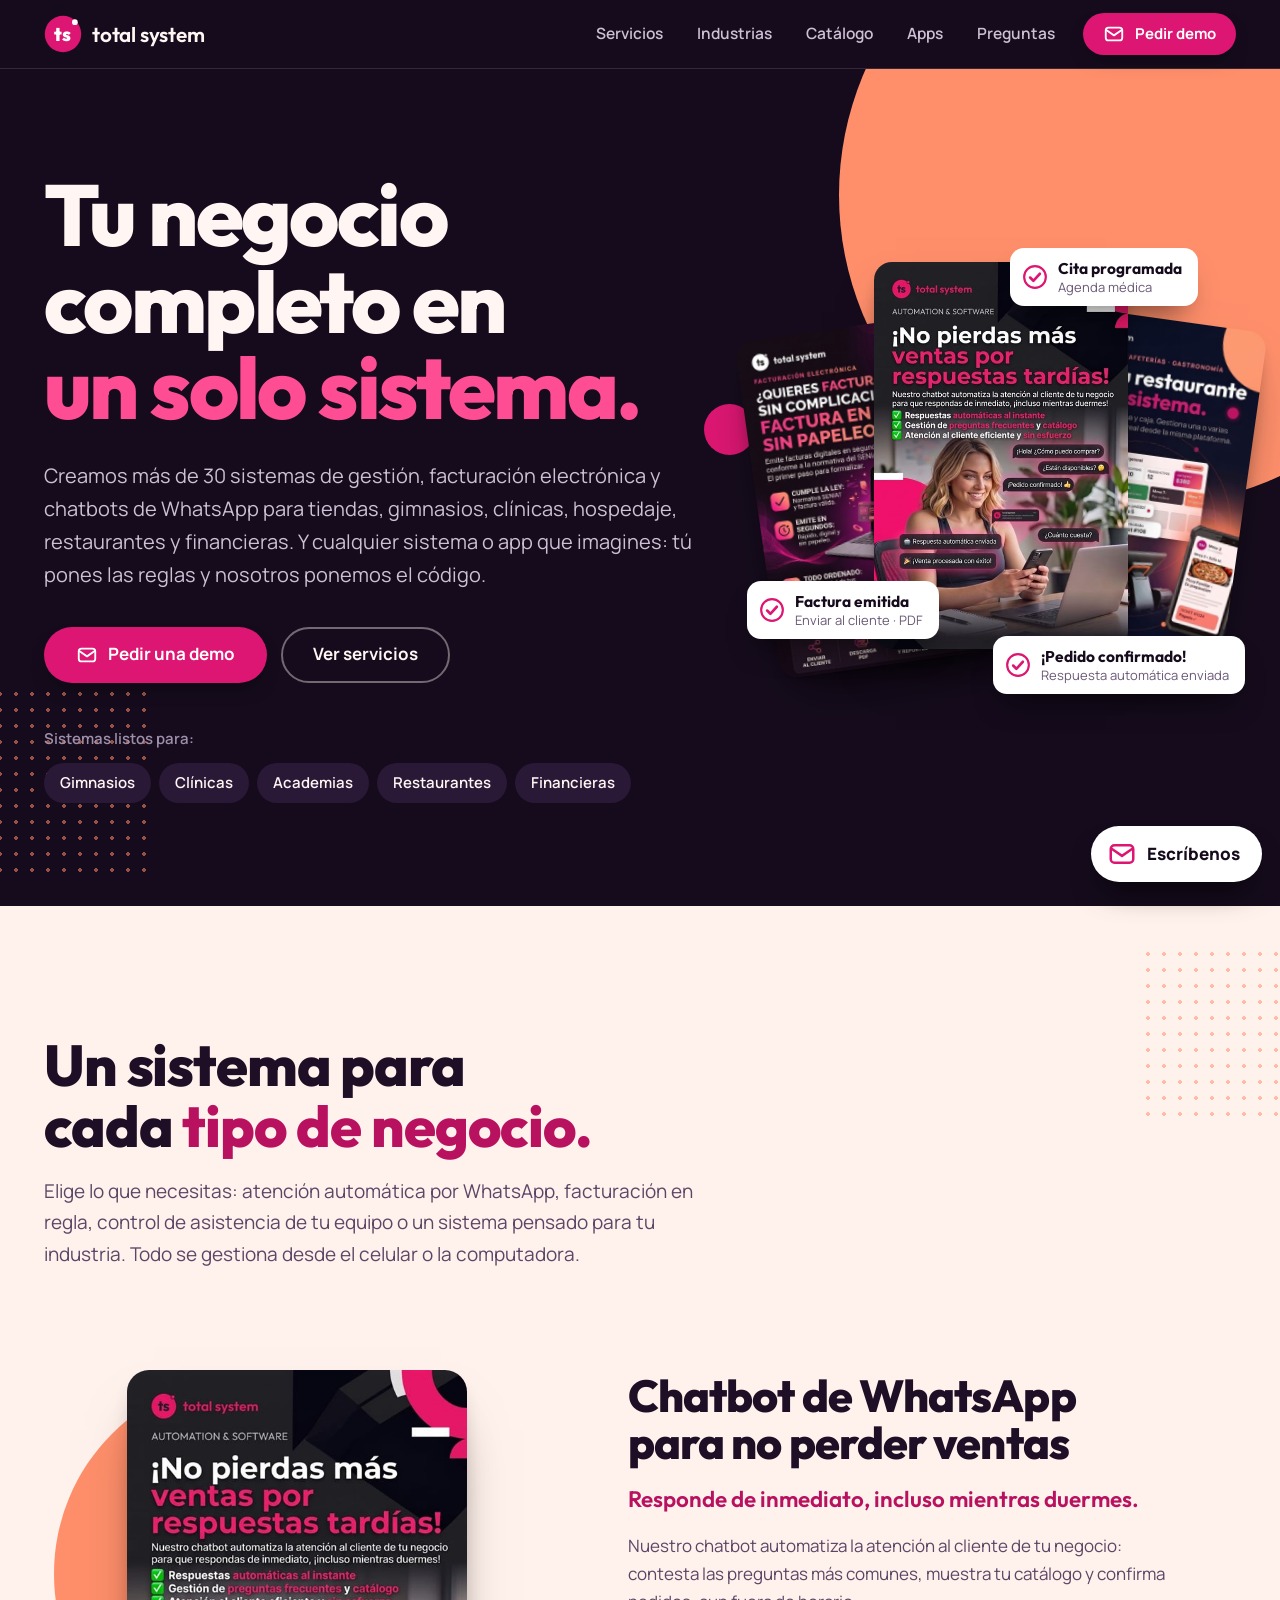
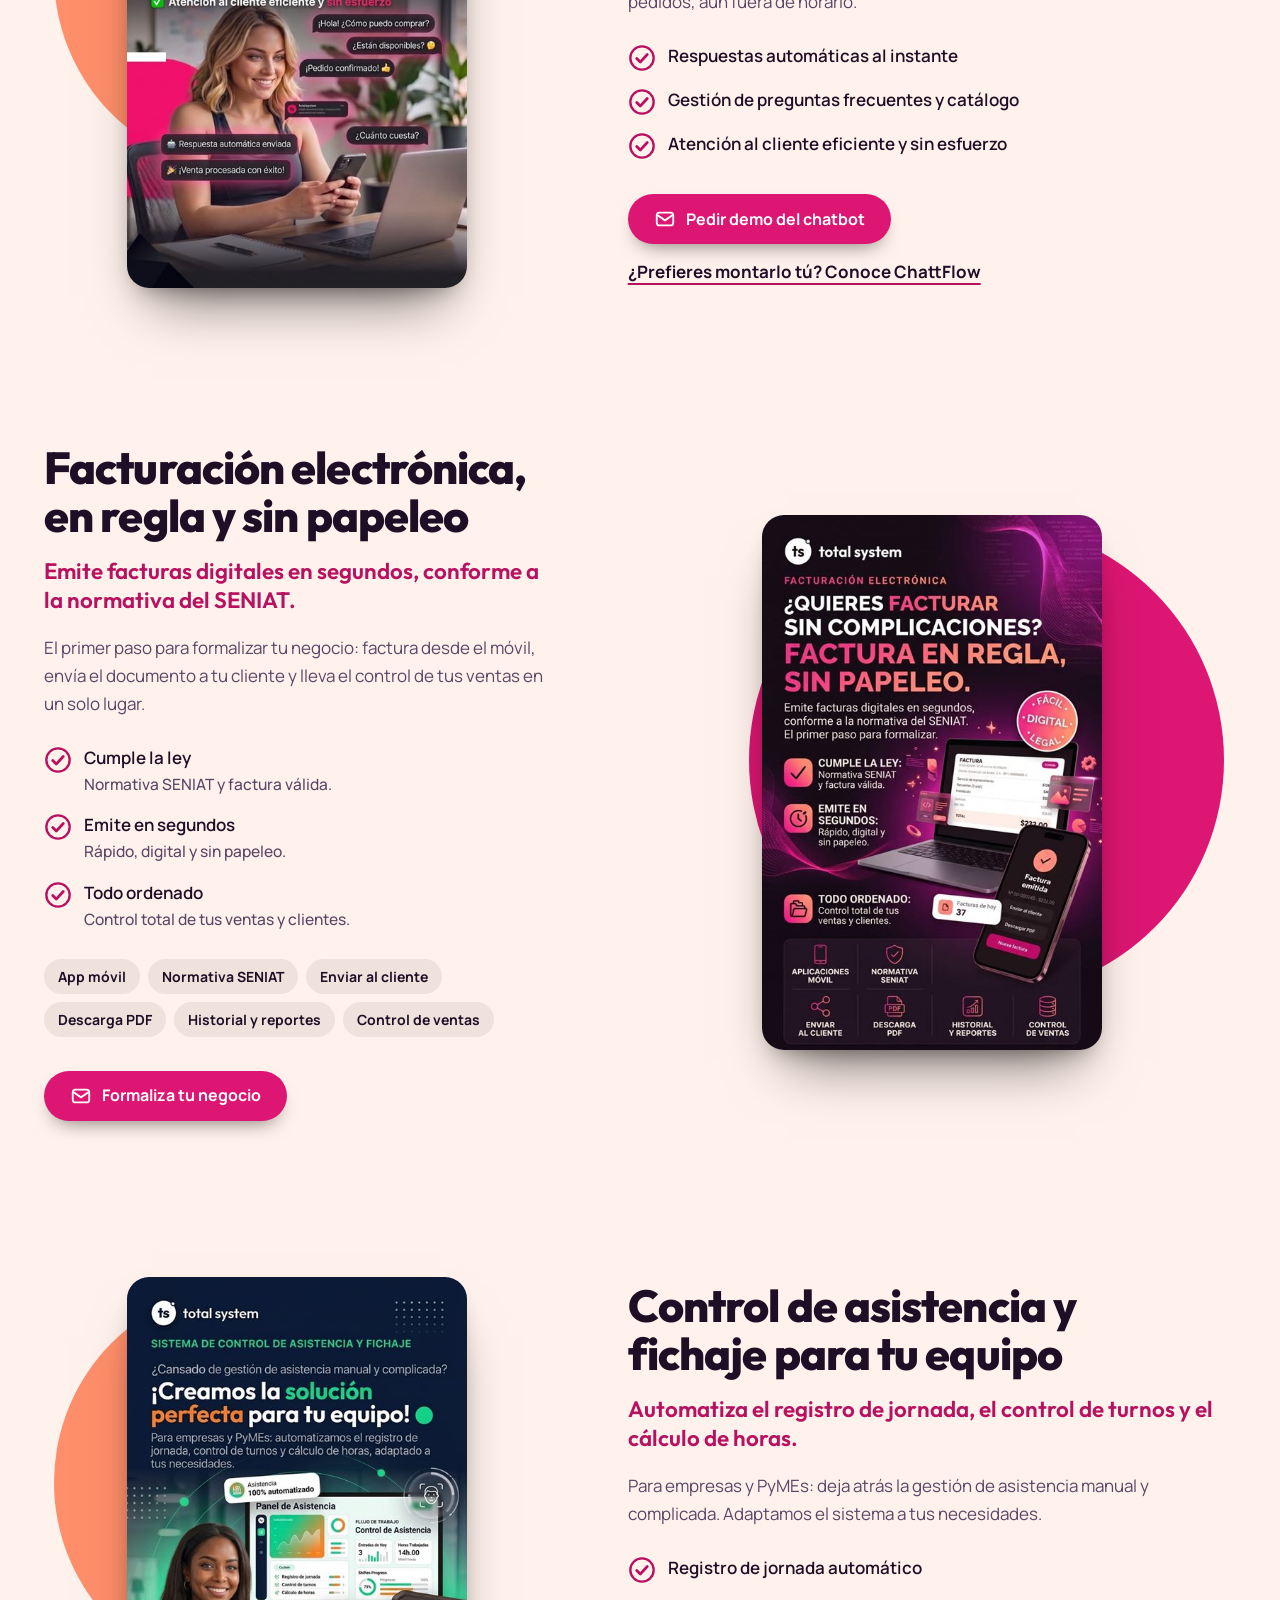
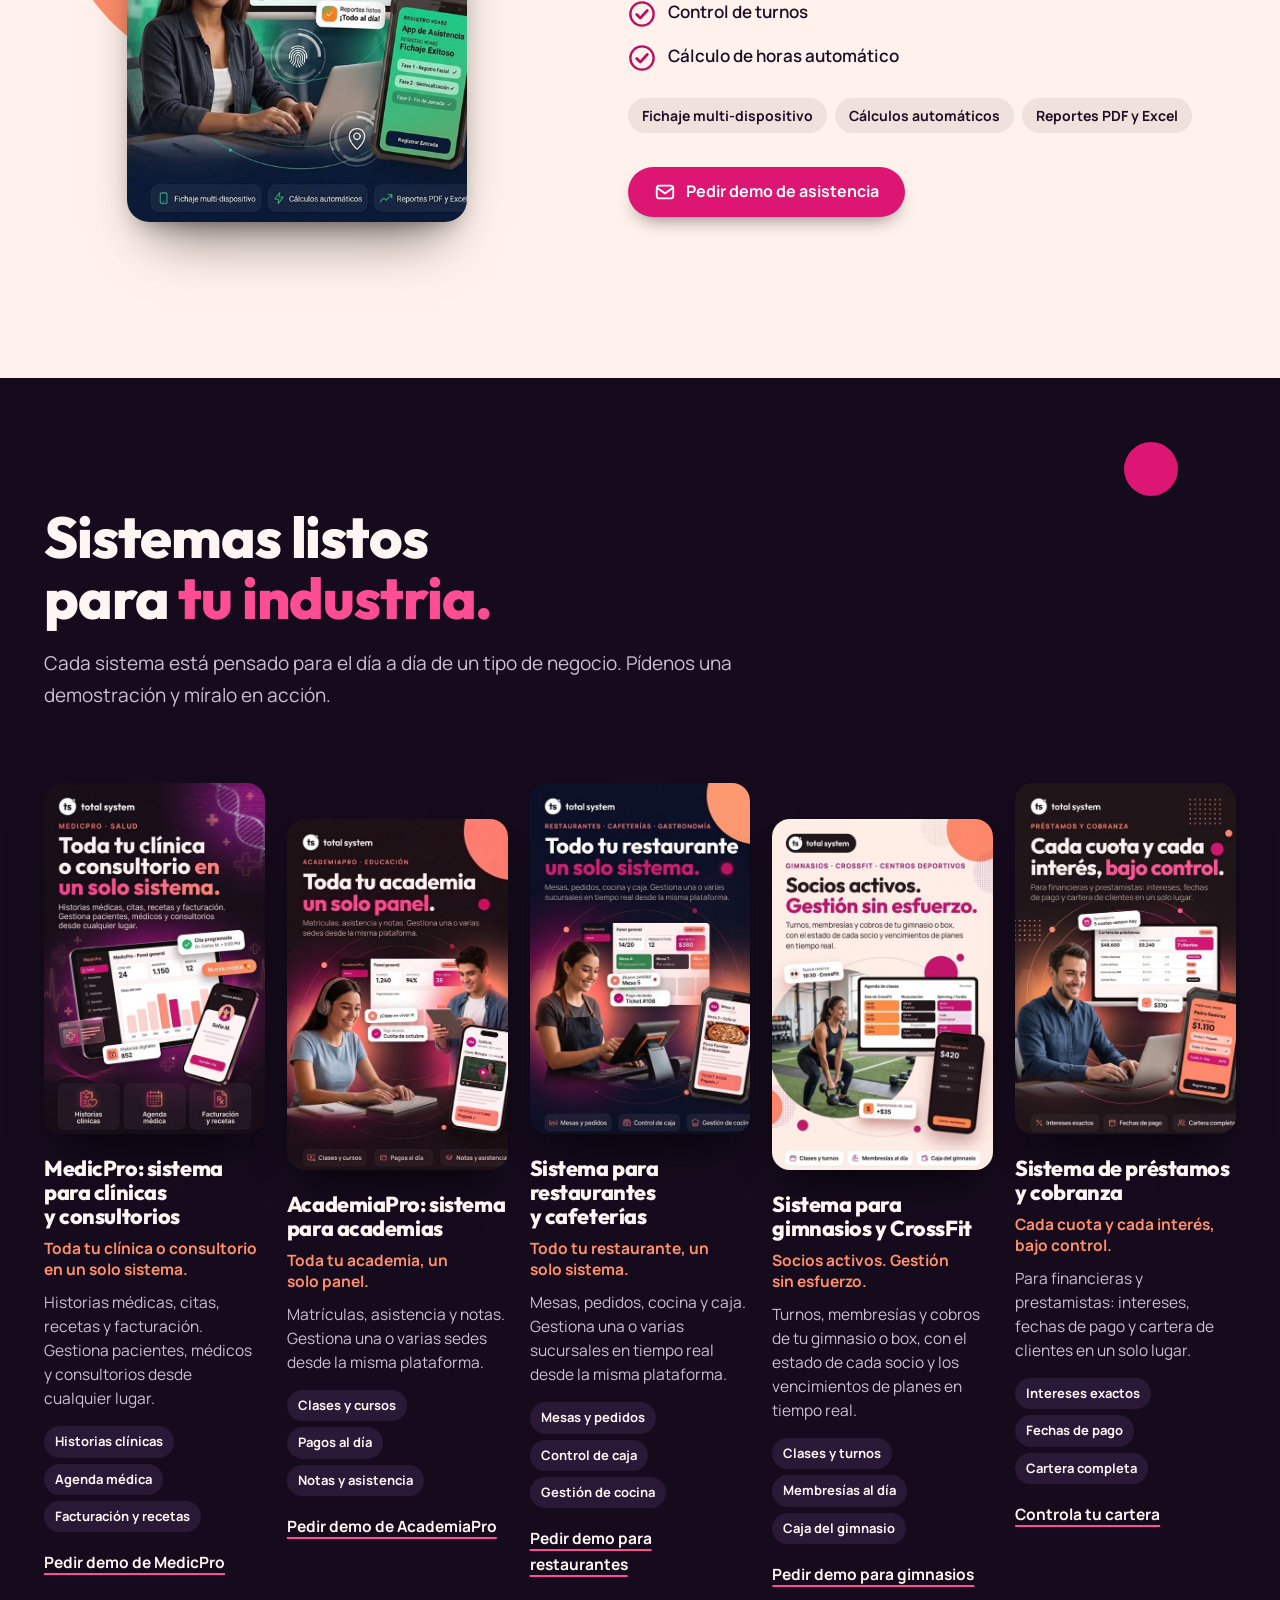
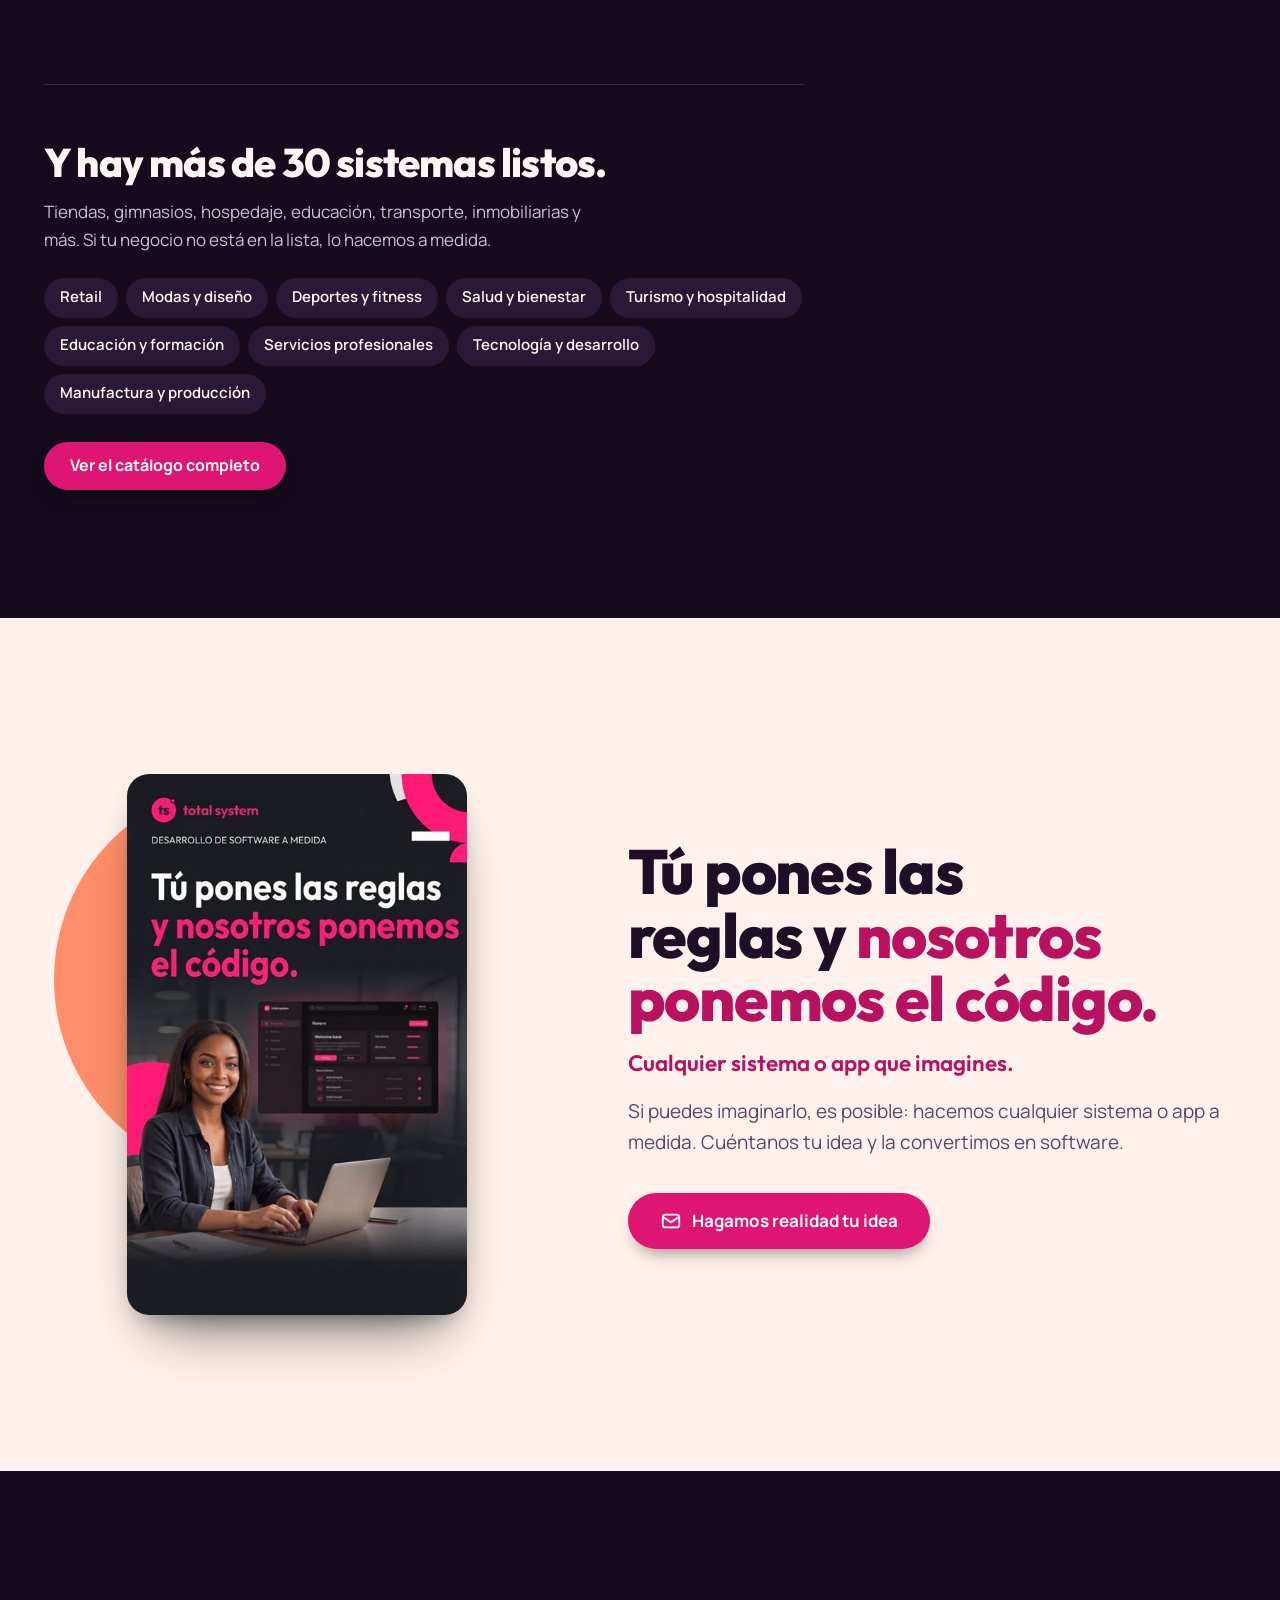
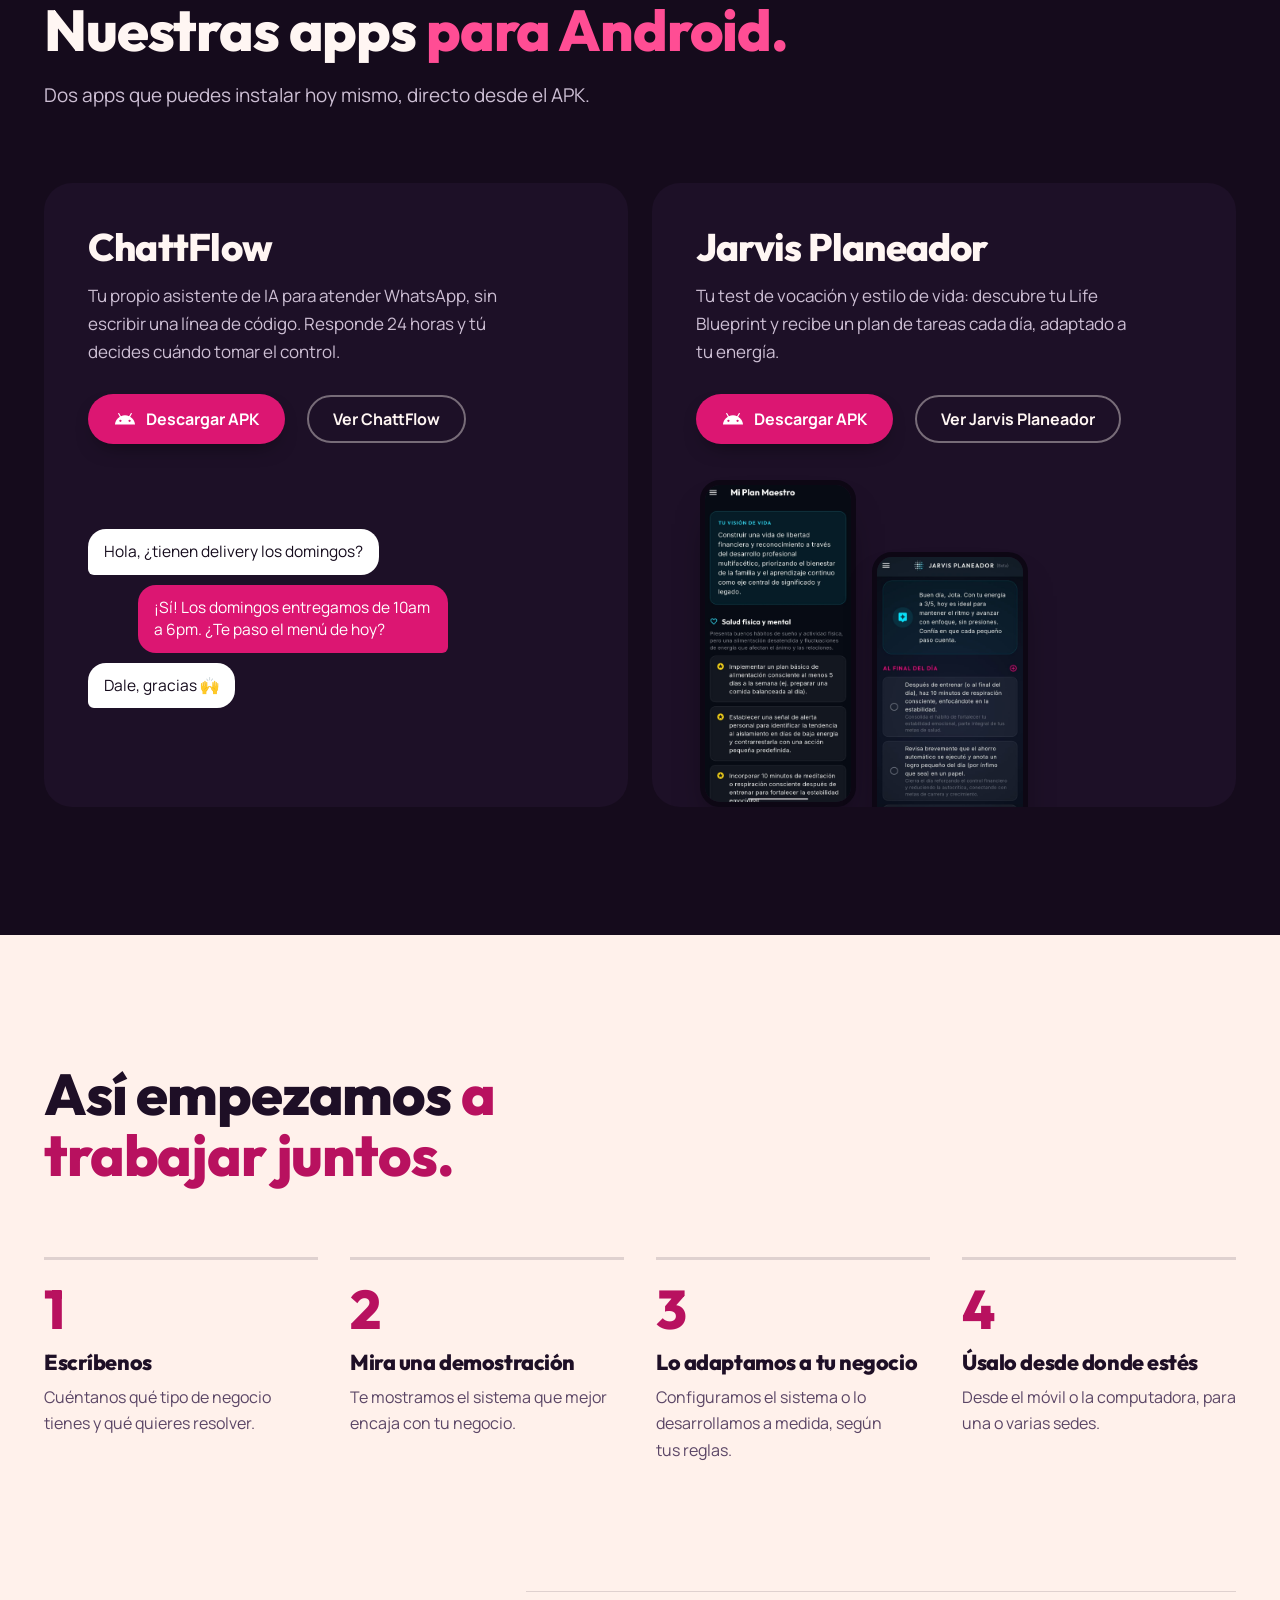
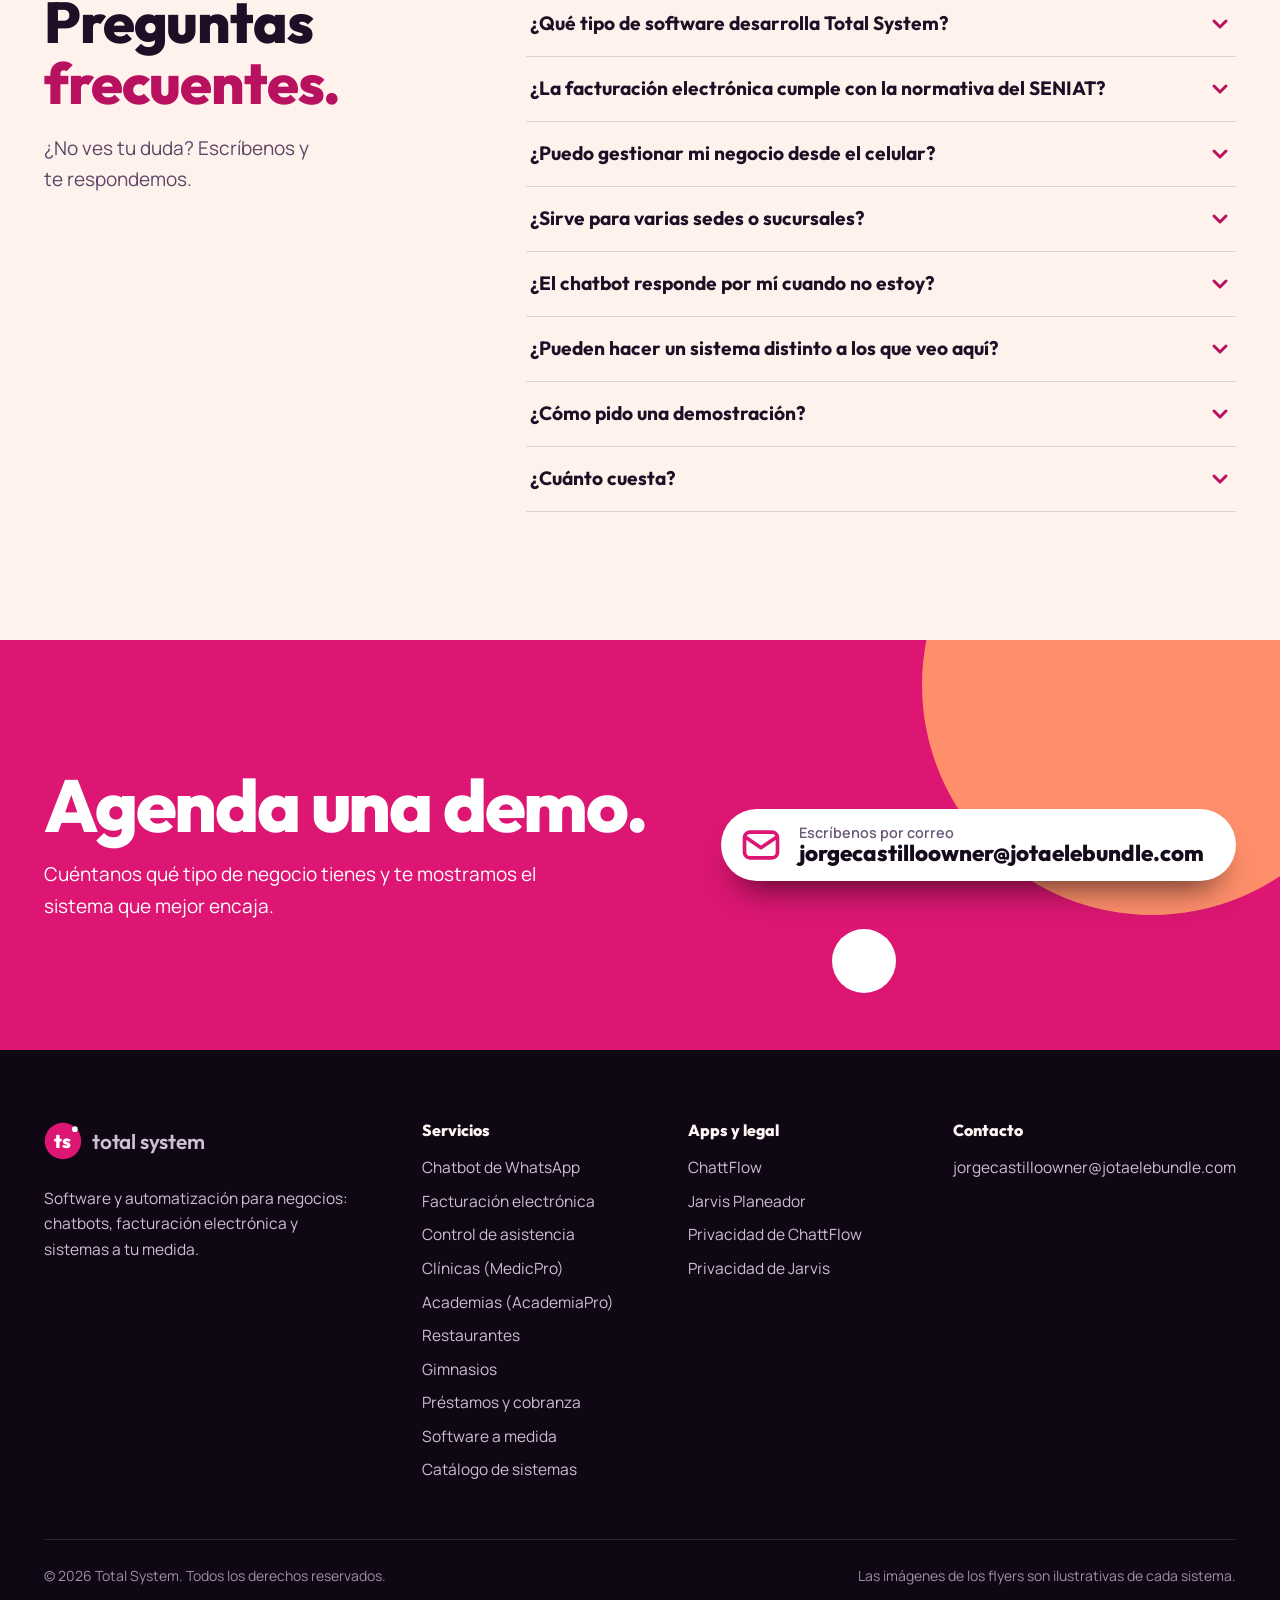
==== commit 77fd0f55: "feat(website): catálogo de más de 30 sistemas y servicio de control de asistencia y fichaje - Nueva " ====
--- a/index.html
+++ b/index.html
@@ -4,7 +4,7 @@
   <meta charset="utf-8" />
   <meta name="viewport" content="width=device-width, initial-scale=1" />
   <title>Total System | Software, chatbots y facturación electrónica</title>
-  <meta name="description" content="Sistemas para gimnasios, clínicas, academias, restaurantes y financieras, facturación electrónica SENIAT, chatbots de WhatsApp y software a medida." />
+  <meta name="description" content="Más de 30 sistemas para negocios: tienda POS, gimnasio, clínica, hospedaje, facturación electrónica SENIAT, chatbots de WhatsApp y software a medida." />
   <link rel="canonical" href="https://www.jotaelebundle.com/" />
   <meta name="robots" content="index, follow, max-image-preview:large" />
   <meta name="theme-color" content="#150b1c" />
@@ -14,7 +14,7 @@
   <meta property="og:locale" content="es_VE" />
   <meta property="og:url" content="https://www.jotaelebundle.com/" />
   <meta property="og:title" content="Total System | Software, chatbots y facturación electrónica" />
-  <meta property="og:description" content="Sistemas para gimnasios, clínicas, academias, restaurantes y financieras, facturación electrónica SENIAT, chatbots de WhatsApp y software a medida." />
+  <meta property="og:description" content="Más de 30 sistemas para negocios: tienda POS, gimnasio, clínica, hospedaje, facturación electrónica SENIAT, chatbots de WhatsApp y software a medida." />
   <meta property="og:image" content="https://www.jotaelebundle.com/assets/og-total-system.png" />
   <meta property="og:image:width" content="1200" />
   <meta property="og:image:height" content="630" />
@@ -44,7 +44,7 @@
         "name": "Total System",
         "url": "https://www.jotaelebundle.com/",
         "logo": "https://www.jotaelebundle.com/assets/logo-total-system-512.png",
-        "description": "Desarrollo de software y automatización para negocios: chatbots de WhatsApp, facturación electrónica, sistemas de gestión por industria y software a medida.",
+        "description": "Desarrollo de software y automatización para negocios: chatbots de WhatsApp, facturación electrónica, más de 30 sistemas de gestión por industria, y software y apps a medida.",
         "contactPoint": {
           "@type": "ContactPoint",
           "contactType": "sales",
@@ -57,12 +57,14 @@
           "itemListElement": [
             { "@type": "Offer", "itemOffered": { "@type": "Service", "name": "Chatbot de WhatsApp para atención al cliente", "serviceType": "Automatización de atención al cliente", "url": "https://www.jotaelebundle.com/#chatbot-whatsapp" } },
             { "@type": "Offer", "itemOffered": { "@type": "Service", "name": "Facturación electrónica conforme a la normativa del SENIAT", "serviceType": "Facturación electrónica", "url": "https://www.jotaelebundle.com/#facturacion-electronica" } },
+            { "@type": "Offer", "itemOffered": { "@type": "Service", "name": "Sistema de control de asistencia y fichaje", "serviceType": "Control de asistencia", "url": "https://www.jotaelebundle.com/#control-asistencia" } },
             { "@type": "Offer", "itemOffered": { "@type": "Service", "name": "MedicPro: sistema para clínicas y consultorios", "serviceType": "Software de gestión médica", "url": "https://www.jotaelebundle.com/#sistema-clinicas" } },
             { "@type": "Offer", "itemOffered": { "@type": "Service", "name": "AcademiaPro: sistema para academias", "serviceType": "Software de gestión educativa", "url": "https://www.jotaelebundle.com/#sistema-academias" } },
             { "@type": "Offer", "itemOffered": { "@type": "Service", "name": "Sistema para restaurantes, cafeterías y gastronomía", "serviceType": "Software de gestión para restaurantes", "url": "https://www.jotaelebundle.com/#sistema-restaurantes" } },
             { "@type": "Offer", "itemOffered": { "@type": "Service", "name": "Sistema para gimnasios, CrossFit y centros deportivos", "serviceType": "Software de gestión para gimnasios", "url": "https://www.jotaelebundle.com/#sistema-gimnasios" } },
             { "@type": "Offer", "itemOffered": { "@type": "Service", "name": "Sistema de préstamos y cobranza", "serviceType": "Software de gestión de préstamos", "url": "https://www.jotaelebundle.com/#sistema-prestamos" } },
-            { "@type": "Offer", "itemOffered": { "@type": "Service", "name": "Desarrollo de software a medida", "serviceType": "Desarrollo de software", "url": "https://www.jotaelebundle.com/#software-a-medida" } }
+            { "@type": "Offer", "itemOffered": { "@type": "Service", "name": "Desarrollo de software y apps a medida", "serviceType": "Desarrollo de software", "url": "https://www.jotaelebundle.com/#software-a-medida" } },
+            { "@type": "Offer", "itemOffered": { "@type": "Service", "name": "Catálogo de más de 30 sistemas para negocios", "serviceType": "Software de gestión por industria", "url": "https://www.jotaelebundle.com/sistemas.html" } }
           ]
         }
       },
@@ -77,12 +79,12 @@
       {
         "@type": "FAQPage",
         "mainEntity": [
-          { "@type": "Question", "name": "¿Qué tipo de software desarrolla Total System?", "acceptedAnswer": { "@type": "Answer", "text": "Chatbots para WhatsApp, facturación electrónica, sistemas de gestión para clínicas, academias, restaurantes, gimnasios y financieras, y software a medida para lo que tu negocio necesite." } },
+          { "@type": "Question", "name": "¿Qué tipo de software desarrolla Total System?", "acceptedAnswer": { "@type": "Answer", "text": "Chatbots para WhatsApp, facturación electrónica, más de 30 sistemas de gestión listos (tiendas, gimnasios, clínicas, hospedaje, educación, transporte y más), y software o apps a medida para lo que tu negocio necesite." } },
           { "@type": "Question", "name": "¿La facturación electrónica cumple con la normativa del SENIAT?", "acceptedAnswer": { "@type": "Answer", "text": "Nuestro sistema emite facturas digitales conforme a la normativa del SENIAT, para que formalices tu negocio sin papeleo. Escríbenos y te mostramos cómo funciona." } },
           { "@type": "Question", "name": "¿Puedo gestionar mi negocio desde el celular?", "acceptedAnswer": { "@type": "Answer", "text": "Sí. Nuestros sistemas están pensados para gestionarse desde cualquier lugar, con aplicación móvil y panel para la computadora." } },
           { "@type": "Question", "name": "¿Sirve para varias sedes o sucursales?", "acceptedAnswer": { "@type": "Answer", "text": "Sí. Los sistemas para academias y restaurantes permiten gestionar una o varias sedes o sucursales desde la misma plataforma, en tiempo real." } },
           { "@type": "Question", "name": "¿El chatbot responde por mí cuando no estoy?", "acceptedAnswer": { "@type": "Answer", "text": "Sí. Responde al instante, incluso fuera de horario, las preguntas frecuentes y las consultas sobre el catálogo de tu negocio." } },
-          { "@type": "Question", "name": "¿Pueden hacer un sistema distinto a los que veo aquí?", "acceptedAnswer": { "@type": "Answer", "text": "Sí. Hacemos desarrollo de software a medida: tú pones las reglas y nosotros ponemos el código." } },
+          { "@type": "Question", "name": "¿Pueden hacer un sistema distinto a los que veo aquí?", "acceptedAnswer": { "@type": "Answer", "text": "Sí. Además del catálogo, hacemos cualquier sistema o app a medida: tú pones las reglas y nosotros ponemos el código." } },
           { "@type": "Question", "name": "¿Cómo pido una demostración?", "acceptedAnswer": { "@type": "Answer", "text": "Escríbenos a jorgecastilloowner@jotaelebundle.com y cuéntanos qué tipo de negocio tienes." } },
           { "@type": "Question", "name": "¿Cuánto cuesta?", "acceptedAnswer": { "@type": "Answer", "text": "Depende del sistema y de lo que necesite tu negocio. Escríbenos y te contamos las opciones." } }
         ]
@@ -115,6 +117,7 @@
         <ul class="nav-list" id="menu">
           <li><a href="#servicios">Servicios</a></li>
           <li><a href="#industrias">Industrias</a></li>
+          <li><a href="sistemas.html">Catálogo</a></li>
           <li><a href="#apps">Apps</a></li>
           <li><a href="#preguntas">Preguntas</a></li>
           <li>
@@ -142,8 +145,7 @@
         <div>
           <h1 id="hero-title">Tu negocio completo en <span class="hl">un solo sistema.</span></h1>
           <p class="hero-lead">
-            Creamos sistemas de gestión, facturación electrónica y chatbots de WhatsApp para gimnasios,
-            clínicas, academias, restaurantes y financieras. Tú pones las reglas y nosotros ponemos el código.
+            Creamos más de 30 sistemas de gestión, facturación electrónica y chatbots de WhatsApp para tiendas, gimnasios, clínicas, hospedaje, restaurantes y financieras. Y cualquier sistema o app que imagines: tú pones las reglas y nosotros ponemos el código.
           </p>
           <div class="hero-actions">
             <a class="btn btn-primary btn-lg" href="mailto:jorgecastilloowner@jotaelebundle.com?subject=Quiero%20una%20demo%20de%20Total%20System&amp;body=Hola%2C%20quiero%20una%20demo.%20Mi%20negocio%20es%3A%20">
@@ -202,8 +204,8 @@
         <div class="section-head">
           <h2 id="servicios-title">Un sistema para cada <span class="hl">tipo de negocio.</span></h2>
           <p>
-            Elige lo que necesitas: atención automática por WhatsApp, facturación en regla o un sistema pensado
-            para tu industria. Todo se gestiona desde el celular o la computadora.
+            Elige lo que necesitas: atención automática por WhatsApp, facturación en regla, control de asistencia de tu equipo
+            o un sistema pensado para tu industria. Todo se gestiona desde el celular o la computadora.
           </p>
         </div>
 
@@ -266,6 +268,37 @@
             </div>
           </div>
         </article>
+
+        <article class="svc" id="control-asistencia">
+          <div class="svc-media">
+            <img src="assets/servicios/control-asistencia-fichaje-480.jpg"
+                 srcset="assets/servicios/control-asistencia-fichaje-480.jpg 480w, assets/servicios/control-asistencia-fichaje.jpg 768w"
+                 sizes="(max-width: 960px) 70vw, 340px" width="768" height="1232" loading="lazy" decoding="async"
+                 alt="Flyer de Total System: sistema de control de asistencia y fichaje para empresas y PyMEs, con registro de jornada, control de turnos y cálculo de horas" />
+          </div>
+          <div class="svc-body">
+            <h3>Control de asistencia y fichaje para tu equipo</h3>
+            <p class="svc-hook">Automatiza el registro de jornada, el control de turnos y el cálculo de horas.</p>
+            <p>
+              Para empresas y PyMEs: deja atrás la gestión de asistencia manual y complicada.
+              Adaptamos el sistema a tus necesidades.
+            </p>
+            <ul class="ticks">
+              <li><svg width="28" height="28" aria-hidden="true"><use href="#i-check" /></svg><span>Registro de jornada automático</span></li>
+              <li><svg width="28" height="28" aria-hidden="true"><use href="#i-check" /></svg><span>Control de turnos</span></li>
+              <li><svg width="28" height="28" aria-hidden="true"><use href="#i-check" /></svg><span>Cálculo de horas automático</span></li>
+            </ul>
+            <ul class="tags" aria-label="Incluye">
+              <li>Fichaje multi-dispositivo</li><li>Cálculos automáticos</li><li>Reportes PDF y Excel</li>
+            </ul>
+            <div class="svc-actions">
+              <a class="btn btn-primary" href="mailto:jorgecastilloowner@jotaelebundle.com?subject=Demo%3A%20Control%20de%20asistencia%20y%20fichaje&amp;body=Hola%2C%20quiero%20informaci%C3%B3n%20sobre%20el%20sistema%20de%20control%20de%20asistencia%20y%20fichaje.%20Mi%20empresa%20es%3A%20">
+                <svg class="mail-icon" aria-hidden="true" focusable="false"><use href="#i-mail" /></svg>
+                Pedir demo de asistencia
+              </a>
+            </div>
+          </div>
+        </article>
       </div>
     </section>
 
@@ -350,6 +383,23 @@
             <a class="text-link" href="mailto:jorgecastilloowner@jotaelebundle.com?subject=Demo%20del%20sistema%20de%20pr%C3%A9stamos%20y%20cobranza&amp;body=Hola%2C%20quiero%20una%20demo%20del%20sistema%20de%20pr%C3%A9stamos%20y%20cobranza.">Controla tu cartera</a>
           </article>
         </div>
+
+        <div class="more">
+          <h3>Y hay más de 30 sistemas listos.</h3>
+          <p>Tiendas, gimnasios, hospedaje, educación, transporte, inmobiliarias y más. Si tu negocio no está en la lista, lo hacemos a medida.</p>
+          <ul class="pill-list" aria-label="Categorías del catálogo">
+              <li><a href="sistemas.html#retail">Retail</a></li>
+              <li><a href="sistemas.html#modas-y-diseno">Modas y diseño</a></li>
+              <li><a href="sistemas.html#deportes-fitness">Deportes y fitness</a></li>
+              <li><a href="sistemas.html#salud-bienestar">Salud y bienestar</a></li>
+              <li><a href="sistemas.html#turismo-hospitalidad">Turismo y hospitalidad</a></li>
+              <li><a href="sistemas.html#educacion-formacion">Educación y formación</a></li>
+              <li><a href="sistemas.html#servicios-profesionales">Servicios profesionales</a></li>
+              <li><a href="sistemas.html#tecnologia-desarrollo">Tecnología y desarrollo</a></li>
+              <li><a href="sistemas.html#manufactura-produccion">Manufactura y producción</a></li>
+          </ul>
+          <a class="btn btn-primary" href="sistemas.html">Ver el catálogo completo</a>
+        </div>
       </div>
     </section>
 
@@ -364,10 +414,9 @@
           </div>
           <div class="svc-body">
             <h2 id="medida-title">Tú pones las reglas y <span class="hl">nosotros ponemos el código.</span></h2>
-            <p class="svc-hook">Desarrollo de software a medida.</p>
+            <p class="svc-hook">Cualquier sistema o app que imagines.</p>
             <p>
-              Si tu negocio funciona distinto, tu sistema también puede hacerlo. Cuéntanos tu idea
-              y la convertimos en software.
+              Si puedes imaginarlo, es posible: hacemos cualquier sistema o app a medida. Cuéntanos tu idea y la convertimos en software.
             </p>
             <div class="svc-actions">
               <a class="btn btn-primary btn-lg" href="mailto:jorgecastilloowner@jotaelebundle.com?subject=Software%20a%20medida&amp;body=Hola%2C%20quiero%20desarrollar%20un%20software%20a%20medida.%20Mi%20idea%20es%3A%20">
@@ -451,7 +500,7 @@
         <div class="faq">
           <details>
             <summary>¿Qué tipo de software desarrolla Total System?</summary>
-            <p>Chatbots para WhatsApp, facturación electrónica, sistemas de gestión para clínicas, academias, restaurantes, gimnasios y financieras, y software a medida para lo que tu negocio necesite.</p>
+            <p>Chatbots para WhatsApp, facturación electrónica, más de 30 sistemas de gestión listos (tiendas, gimnasios, clínicas, hospedaje, educación, transporte y más), y software o apps a medida para lo que tu negocio necesite.</p>
           </details>
           <details>
             <summary>¿La facturación electrónica cumple con la normativa del SENIAT?</summary>
@@ -471,7 +520,7 @@
           </details>
           <details>
             <summary>¿Pueden hacer un sistema distinto a los que veo aquí?</summary>
-            <p>Sí. Hacemos desarrollo de software a medida: tú pones las reglas y nosotros ponemos el código.</p>
+            <p>Sí. Además del catálogo, hacemos cualquier sistema o app a medida: tú pones las reglas y nosotros ponemos el código.</p>
           </details>
           <details>
             <summary>¿Cómo pido una demostración?</summary>
@@ -516,12 +565,14 @@
           <ul>
             <li><a href="#chatbot-whatsapp">Chatbot de WhatsApp</a></li>
             <li><a href="#facturacion-electronica">Facturación electrónica</a></li>
+            <li><a href="#control-asistencia">Control de asistencia</a></li>
             <li><a href="#sistema-clinicas">Clínicas (MedicPro)</a></li>
             <li><a href="#sistema-academias">Academias (AcademiaPro)</a></li>
             <li><a href="#sistema-restaurantes">Restaurantes</a></li>
             <li><a href="#sistema-gimnasios">Gimnasios</a></li>
             <li><a href="#sistema-prestamos">Préstamos y cobranza</a></li>
             <li><a href="#software-a-medida">Software a medida</a></li>
+            <li><a href="sistemas.html">Catálogo de sistemas</a></li>
           </ul>
         </nav>
         <nav aria-label="Apps y legal">
--- a/css/total.css
+++ b/css/total.css
@@ -423,7 +423,7 @@
   position: relative;
   width: min(100%, 340px);
   border-radius: 22px;
-  box-shadow: 0 34px 56px -26px rgba(60, 10, 50, 0.6), 0 12px 24px -14px rgba(60, 10, 50, 0.45);
+  box-shadow: 0 34px 56px -26px rgba(0, 0, 0, 0.6), 0 12px 24px -14px rgba(0, 0, 0, 0.45);
 }
 
 .svc-body h3 { font-size: clamp(1.9rem, 3.6vw, 2.8rem); }
@@ -497,6 +497,57 @@
   .industry:nth-child(even) { margin-top: 0; }
 }
 
+/* ---------- Catálogo ---------- */
+.more { margin-top: clamp(56px, 8vw, 96px); padding-top: clamp(32px, 5vw, 56px); border-top: 1px solid var(--line); max-width: 760px; }
+.more h3 { font-size: clamp(1.7rem, 3.4vw, 2.5rem); }
+.more p { margin-top: 14px; color: var(--text-dim); max-width: 56ch; }
+.more .pill-list { margin-top: 24px; }
+.more .btn { margin-top: 28px; }
+
+.app-hero + .catalog { padding-top: clamp(8px, 2vw, 24px); }
+.catalog-tip { margin-bottom: clamp(20px, 3vw, 36px); color: var(--text-dim); font-weight: 600; }
+.cat {
+  display: grid;
+  grid-template-columns: minmax(0, 4fr) minmax(0, 8fr);
+  gap: clamp(20px, 5vw, 72px);
+  padding: 48px 0;
+  border-top: 1px solid var(--line);
+  scroll-margin-top: var(--header-h);
+}
+.cat-name { align-self: start; position: sticky; top: calc(var(--header-h) + 28px); }
+.cat-name h2 { font-size: clamp(1.8rem, 3.4vw, 2.6rem); color: var(--text); }
+.cat-name p { margin-top: 10px; color: var(--text-dim); max-width: 30ch; }
+.sys-list { display: grid; grid-template-columns: repeat(2, minmax(0, 1fr)); column-gap: 32px; align-content: start; }
+.sys-list a {
+  display: flex;
+  align-items: center;
+  justify-content: space-between;
+  gap: 16px;
+  min-height: 60px;
+  padding: 12px 4px;
+  border-bottom: 1px solid var(--line);
+  color: var(--text);
+  font-weight: 700;
+  line-height: 1.3;
+  text-decoration: none;
+  transition: color 0.2s;
+}
+.sys-list a span { transition: transform 0.3s var(--ease); }
+.sys-list svg { flex: none; color: var(--pink-hi); transition: transform 0.3s var(--ease), color 0.2s; }
+.sys-list a:hover { color: var(--coral); }
+.sys-list a:hover span { transform: translateX(8px); }
+.sys-list a:hover svg { transform: translateX(4px); color: var(--coral); }
+
+@media (max-width: 960px) {
+  .cat { grid-template-columns: 1fr; }
+  .cat-name { position: static; }
+  .cat-name p { max-width: none; }
+}
+@media (max-width: 640px) {
+  .sys-list { grid-template-columns: 1fr; }
+  .cat { padding: 32px 0; }
+}
+
 /* ---------- A medida ---------- */
 .custom .svc-body h2 { font-size: clamp(2.2rem, 5vw, 3.9rem); line-height: 1.02; }
 .custom .svc-body > p:not(.svc-hook) { font-size: 1.1875rem; }
@@ -603,7 +654,7 @@
   background: #fff;
   color: var(--ink);
   text-decoration: none;
-  box-shadow: 0 22px 34px -18px rgba(60, 0, 30, 0.7);
+  box-shadow: 0 22px 34px -18px rgba(0, 0, 0, 0.7);
   transition: transform 0.25s var(--ease);
 }
 .cta-pill:hover { transform: translateY(-3px); }
@@ -709,7 +760,7 @@
 .areas li svg { color: var(--coral); }
 
 .pricing { display: grid; grid-template-columns: repeat(2, minmax(0, 1fr)); gap: 24px; max-width: 860px; }
-.plan { border-radius: 24px; padding: 32px; background: #fff; color: var(--on-cream); box-shadow: 0 24px 40px -28px rgba(60, 10, 50, 0.5); }
+.plan { border-radius: 24px; padding: 32px; background: #fff; color: var(--on-cream); box-shadow: 0 24px 40px -28px rgba(0, 0, 0, 0.5); }
 .plan.featured { background: var(--ink); color: var(--text); }
 .plan h3 { font-size: 1.5rem; }
 .plan .price { margin-top: 14px; font-family: var(--font-display); font-weight: 800; font-size: 2.4rem; line-height: 1.1; }
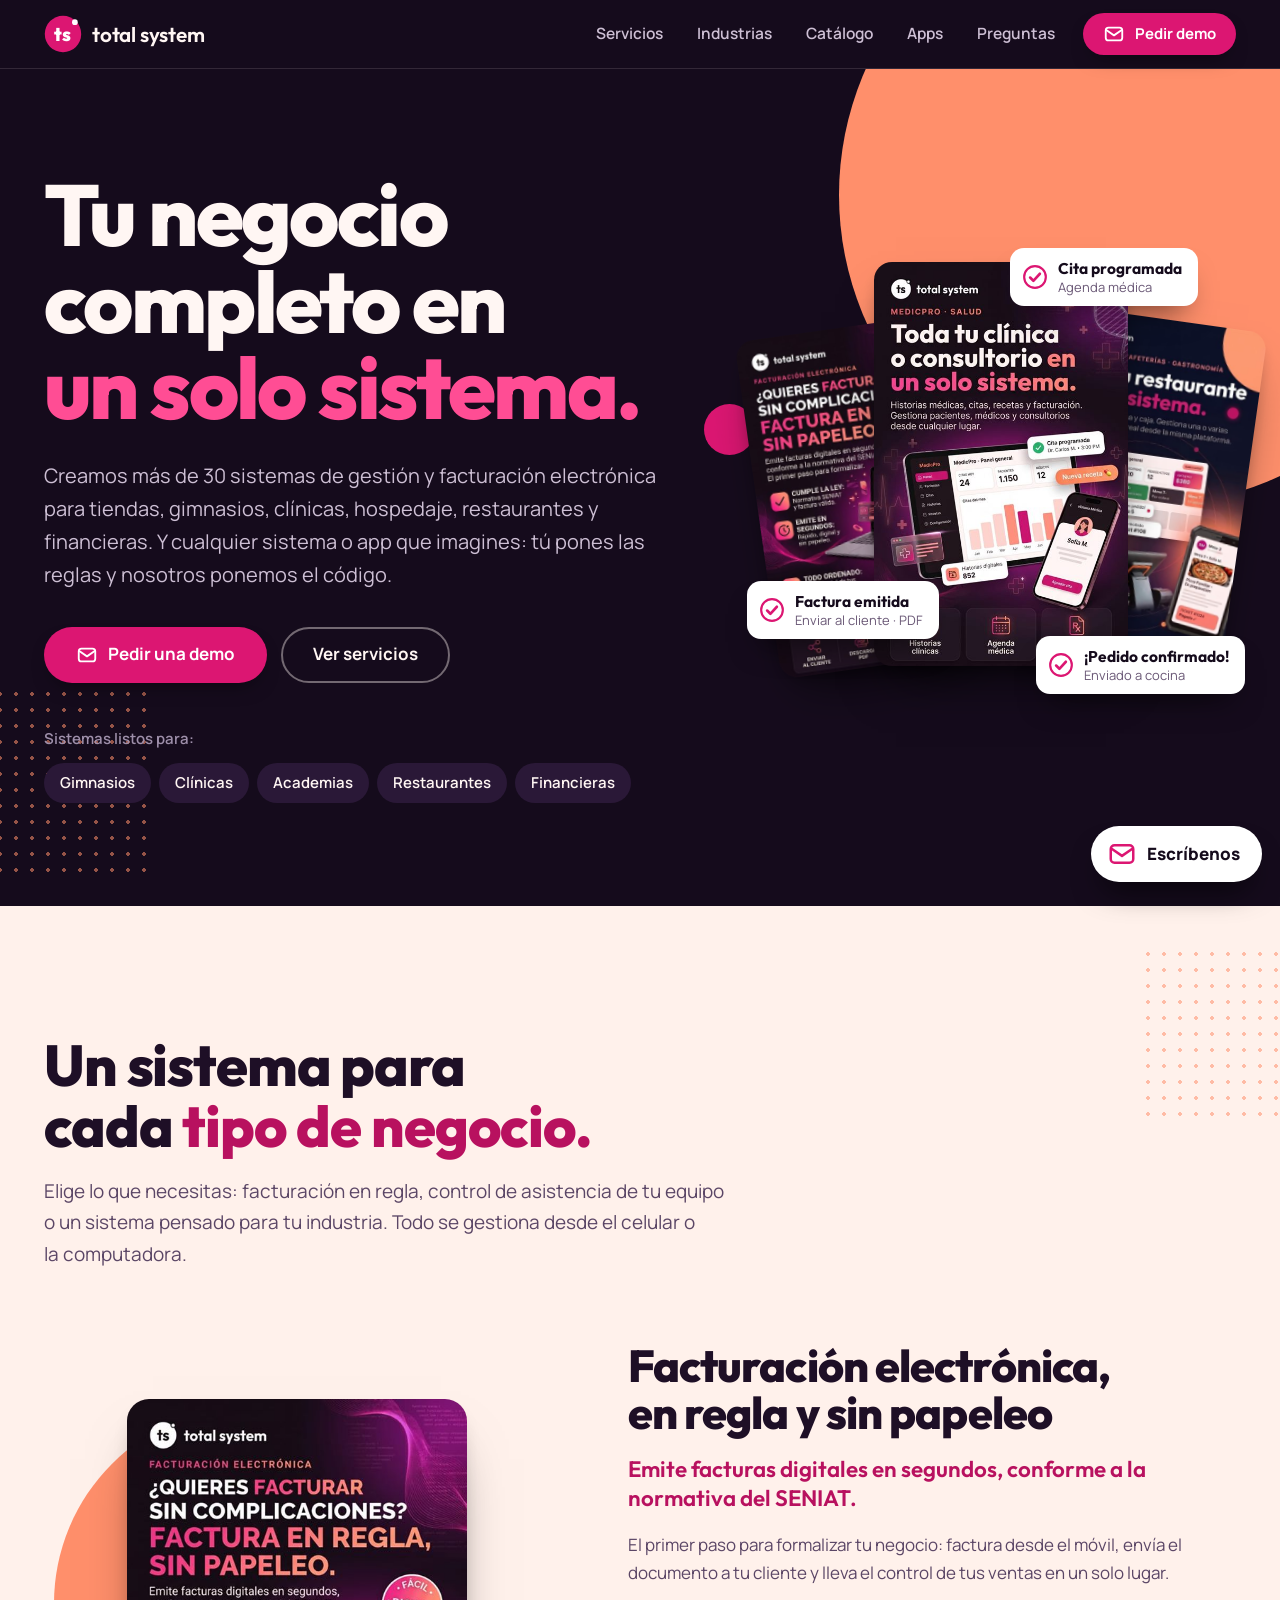
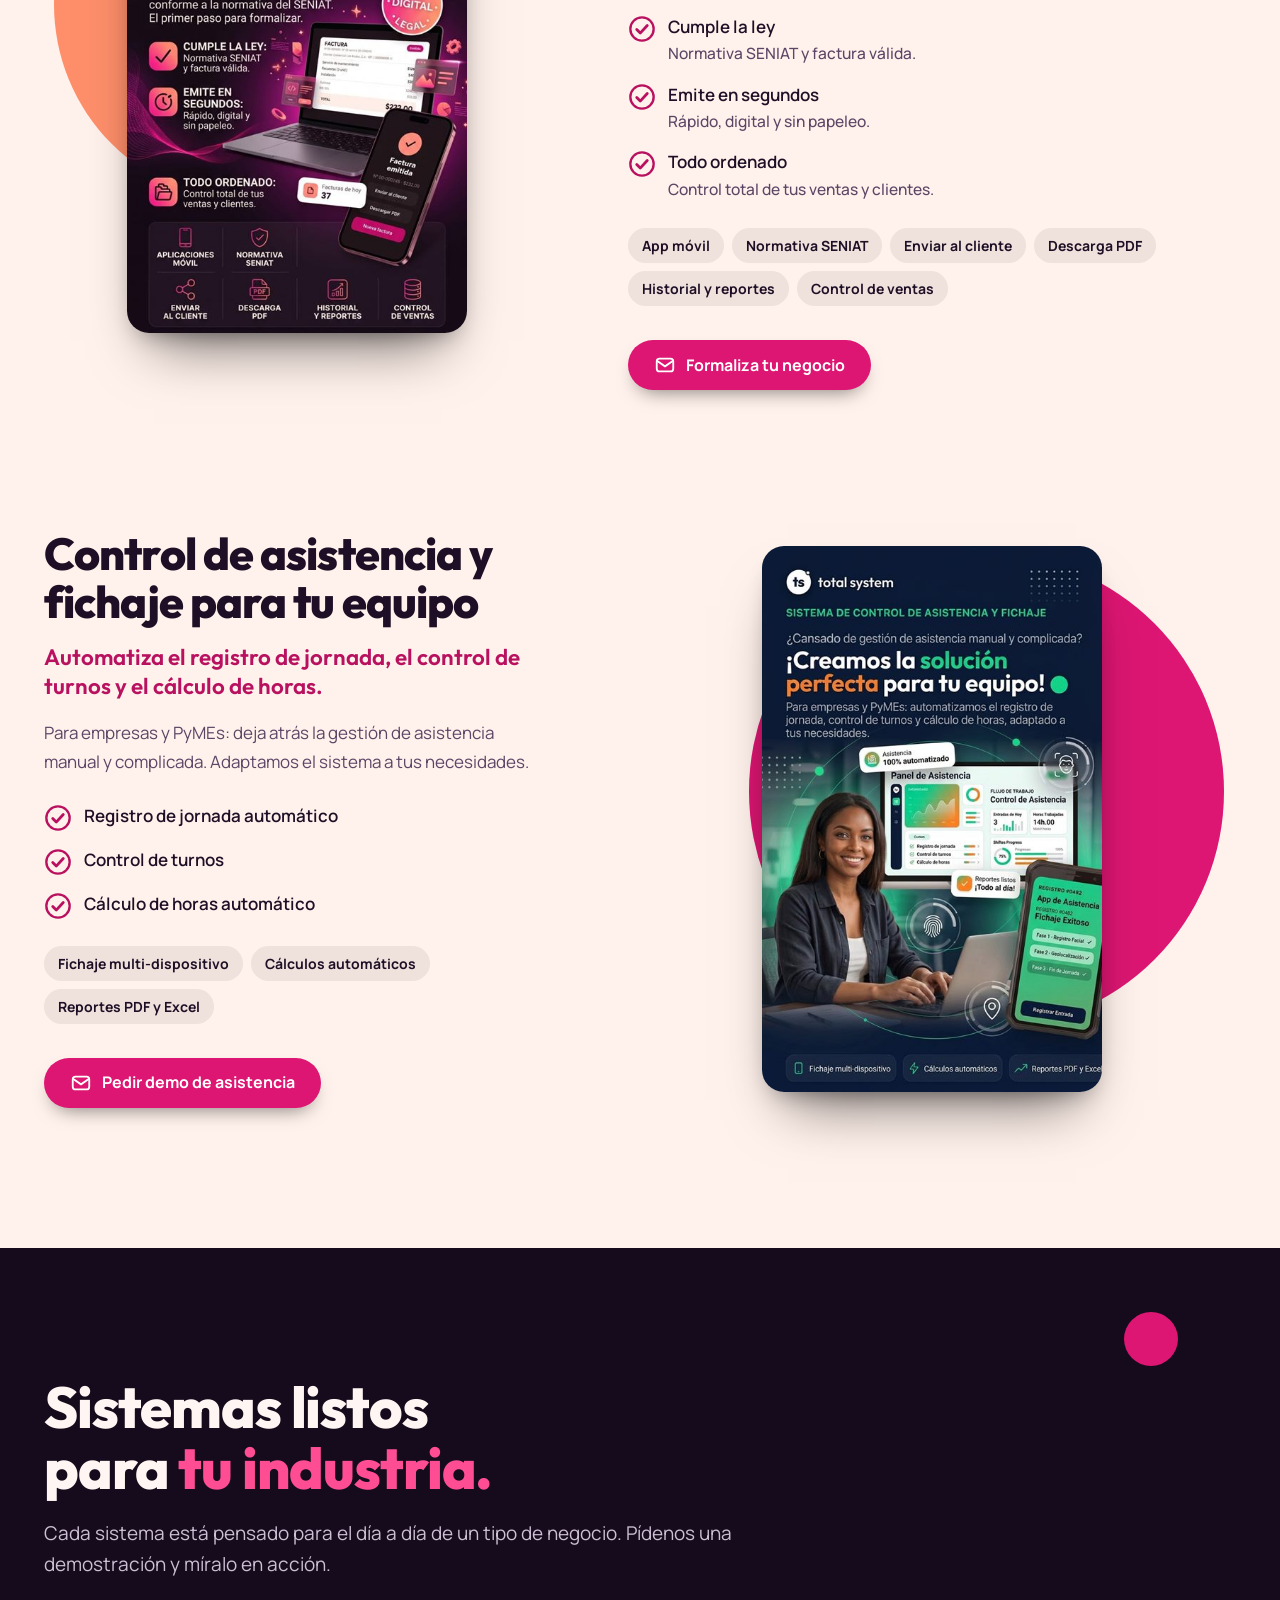
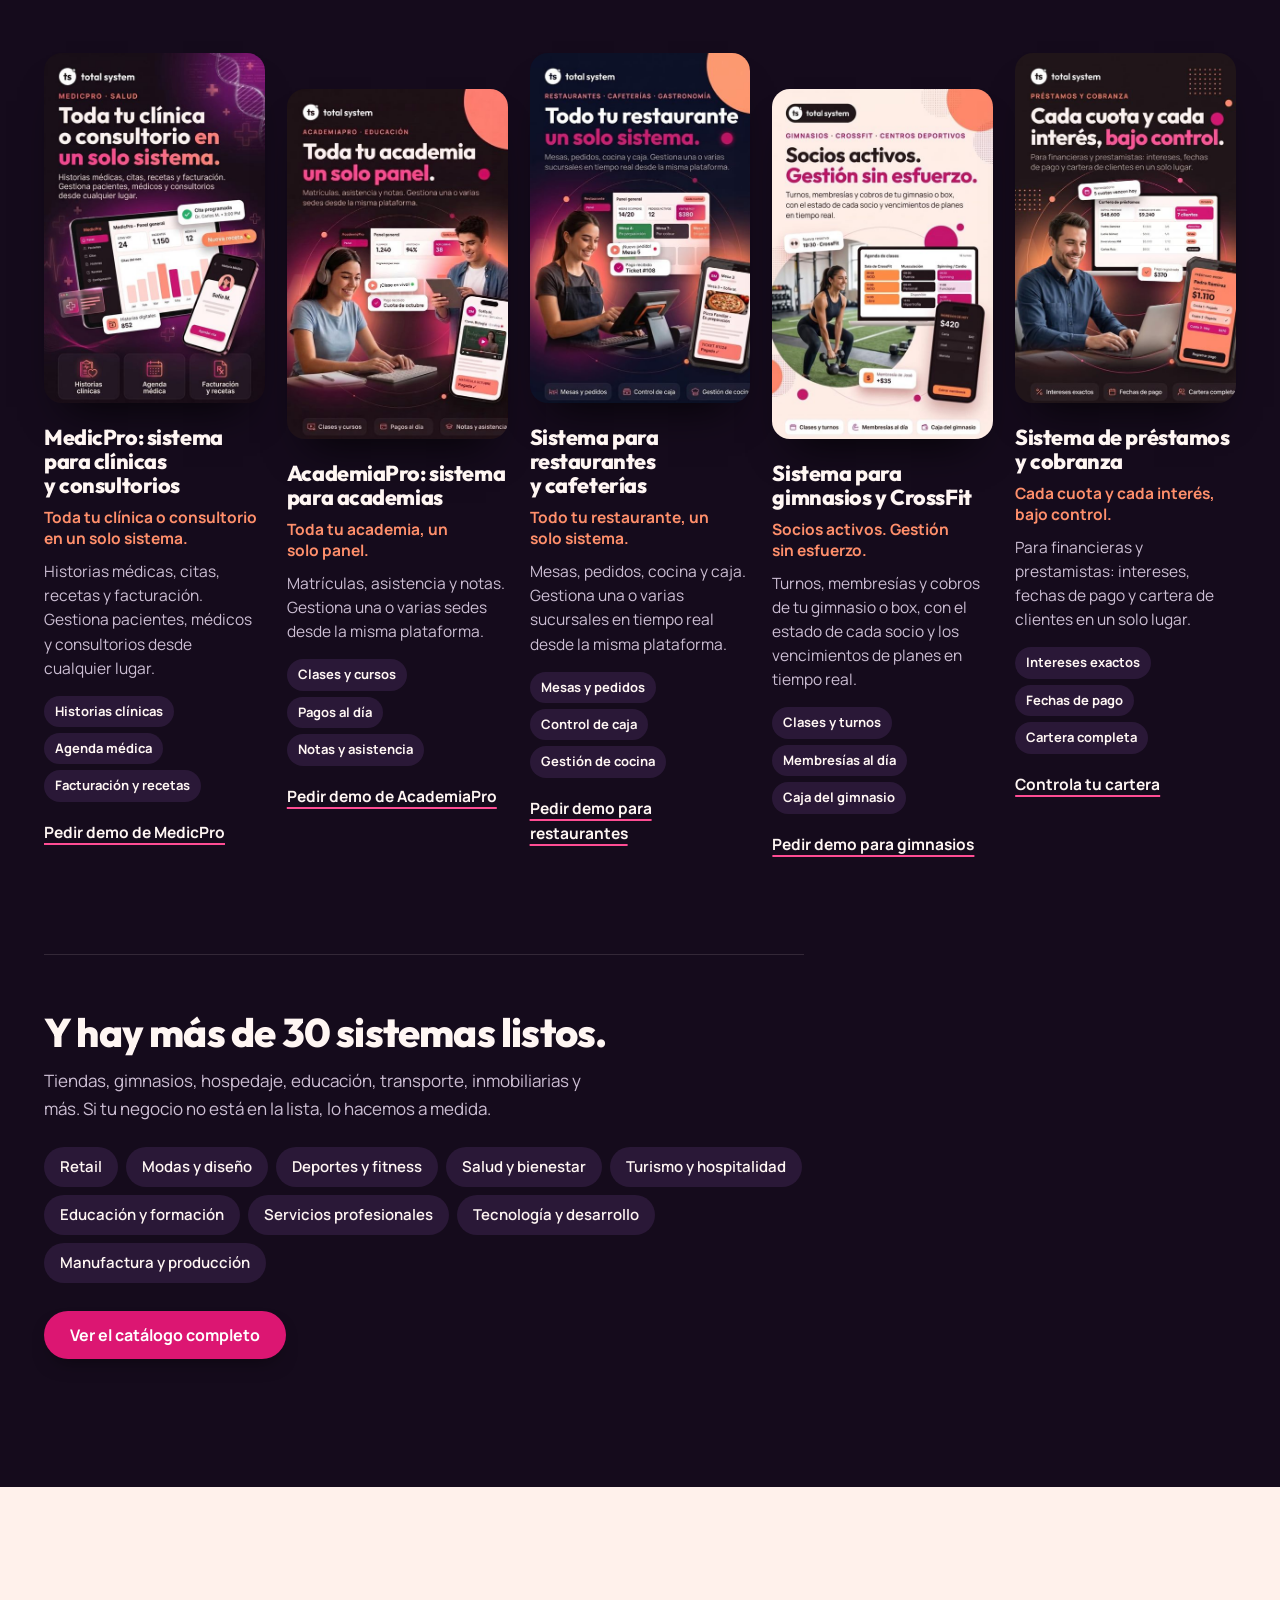
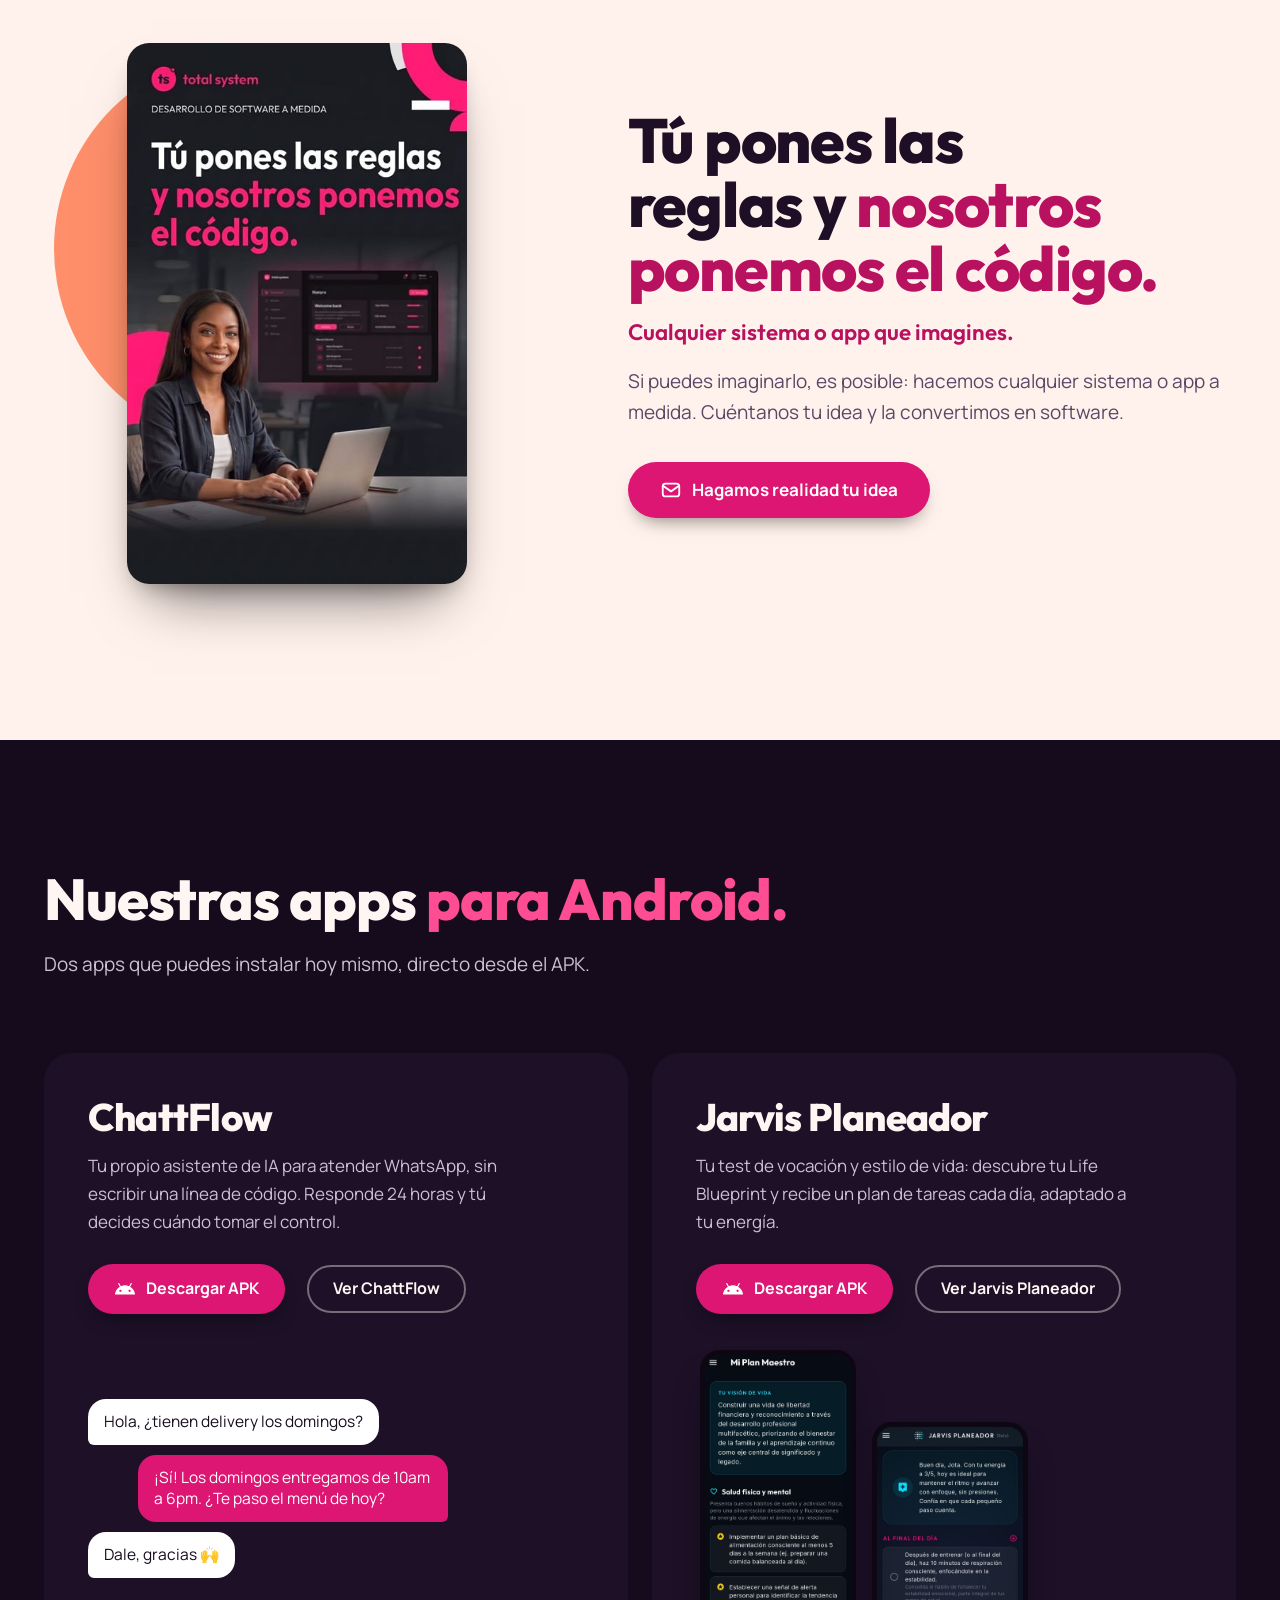
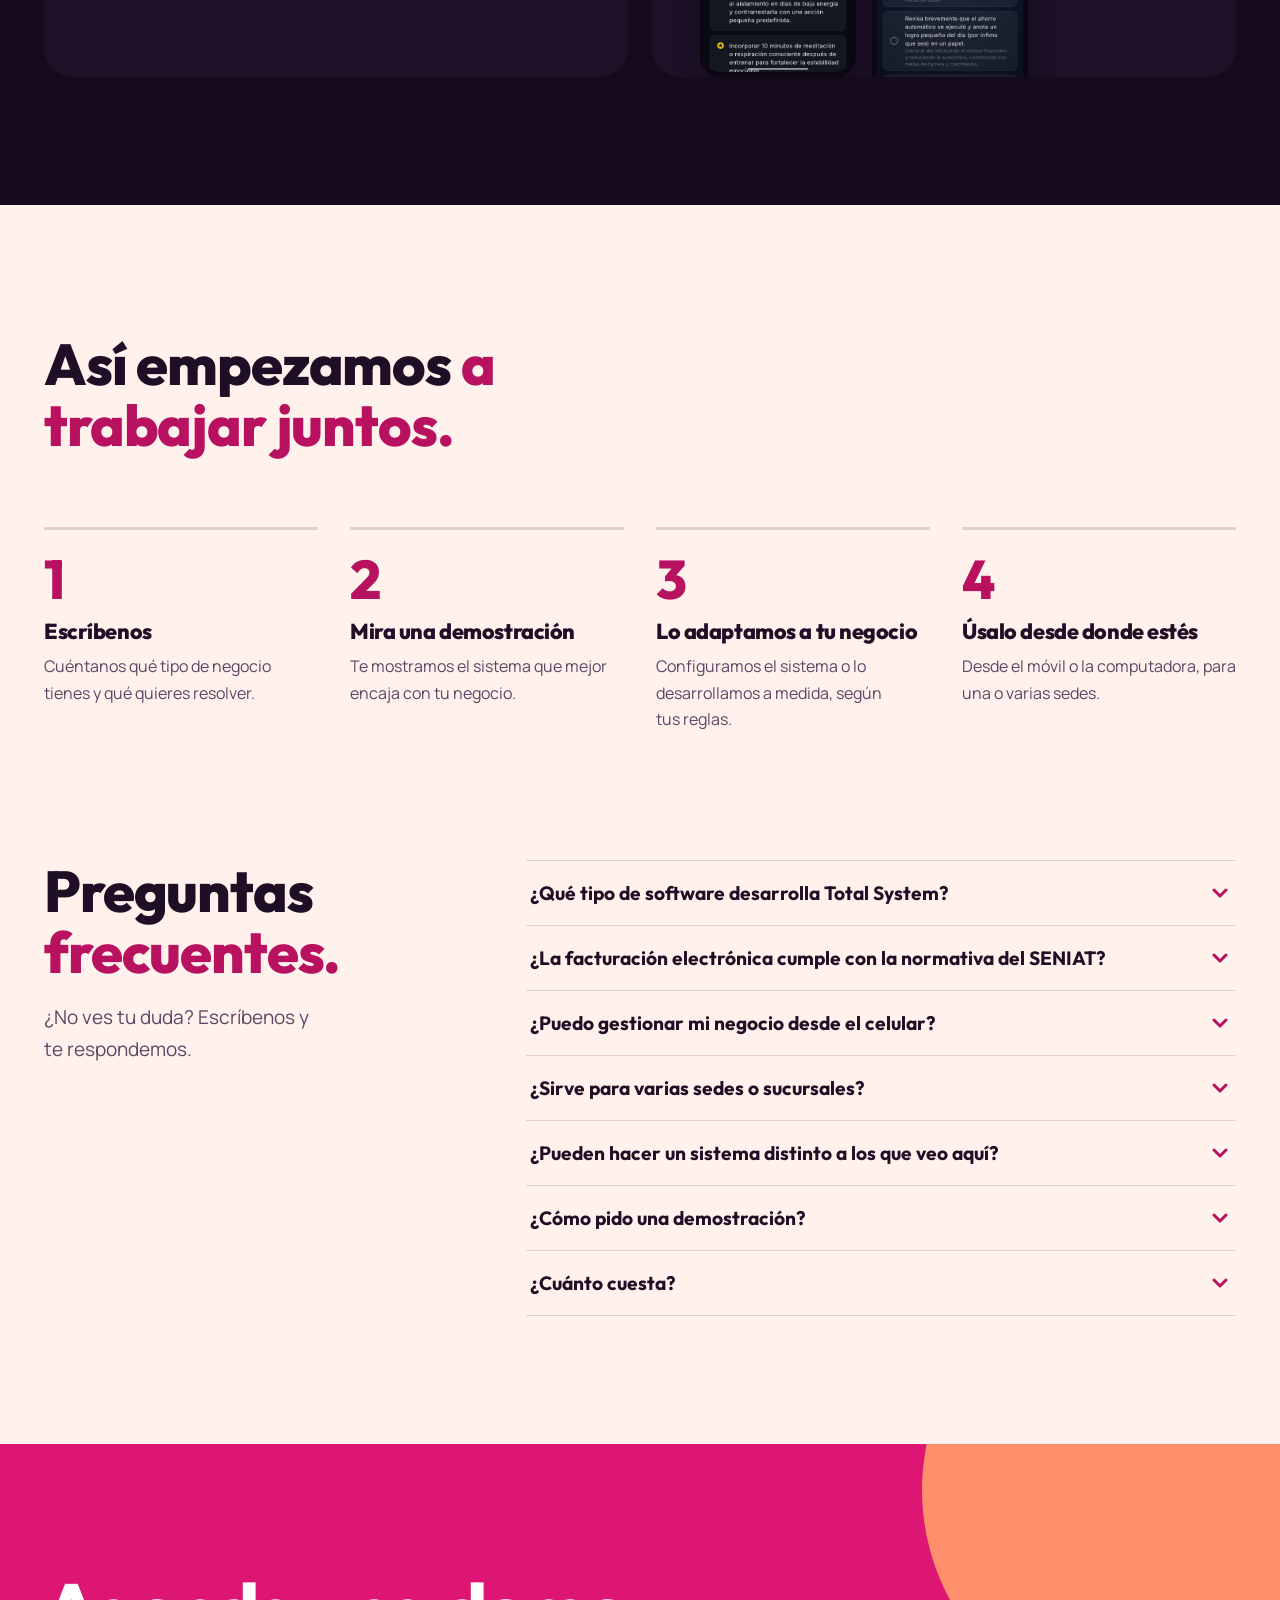
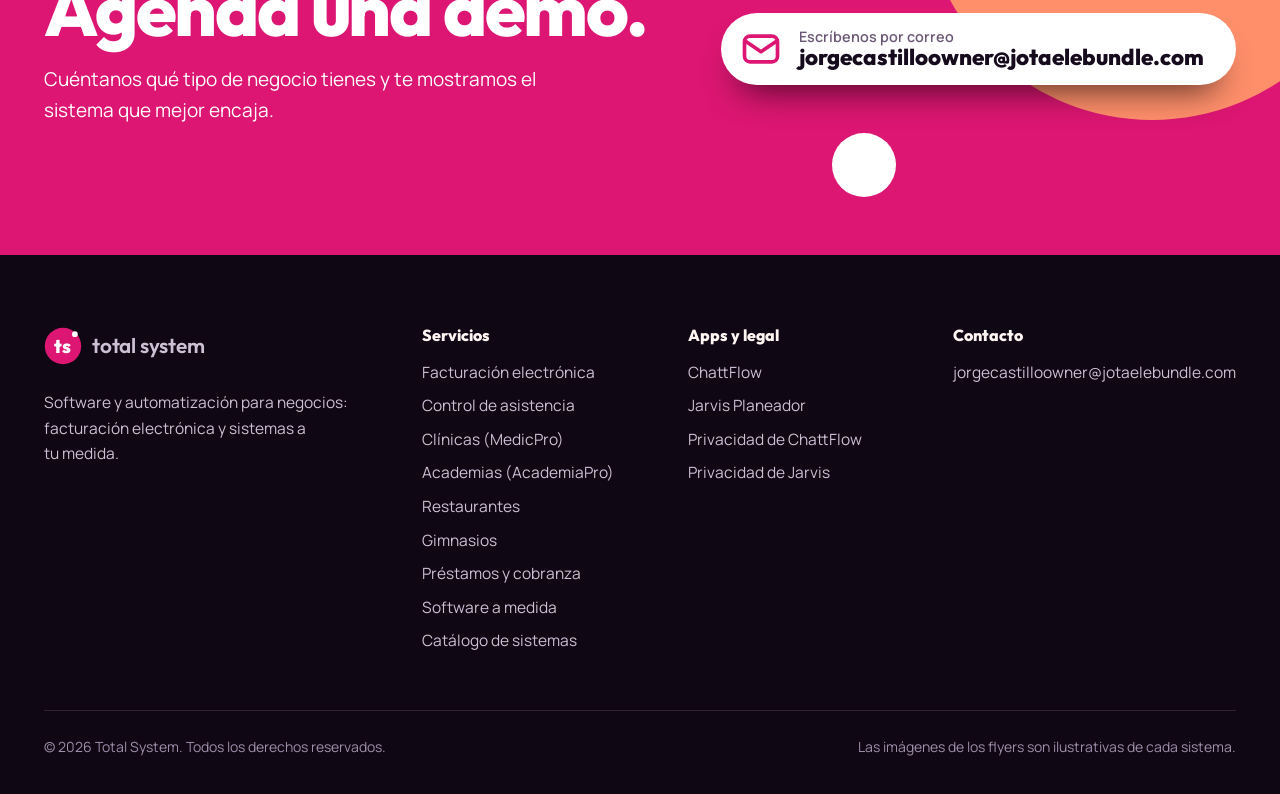
==== commit bdbb8d82: "feat(website): retirar el servicio de chatbot de WhatsApp (descontinuado) - Elimina los flyers del c" ====
--- a/index.html
+++ b/index.html
@@ -3,8 +3,8 @@
 <head>
   <meta charset="utf-8" />
   <meta name="viewport" content="width=device-width, initial-scale=1" />
-  <title>Total System | Software, chatbots y facturación electrónica</title>
-  <meta name="description" content="Más de 30 sistemas para negocios: tienda POS, gimnasio, clínica, hospedaje, facturación electrónica SENIAT, chatbots de WhatsApp y software a medida." />
+  <title>Total System | Software y facturación electrónica</title>
+  <meta name="description" content="Más de 30 sistemas para negocios: tienda POS, gimnasio, clínica, hospedaje, facturación electrónica SENIAT y software a medida." />
   <link rel="canonical" href="https://www.jotaelebundle.com/" />
   <meta name="robots" content="index, follow, max-image-preview:large" />
   <meta name="theme-color" content="#150b1c" />
@@ -13,15 +13,15 @@
   <meta property="og:site_name" content="Total System" />
   <meta property="og:locale" content="es_VE" />
   <meta property="og:url" content="https://www.jotaelebundle.com/" />
-  <meta property="og:title" content="Total System | Software, chatbots y facturación electrónica" />
-  <meta property="og:description" content="Más de 30 sistemas para negocios: tienda POS, gimnasio, clínica, hospedaje, facturación electrónica SENIAT, chatbots de WhatsApp y software a medida." />
+  <meta property="og:title" content="Total System | Software y facturación electrónica" />
+  <meta property="og:description" content="Más de 30 sistemas para negocios: tienda POS, gimnasio, clínica, hospedaje, facturación electrónica SENIAT y software a medida." />
   <meta property="og:image" content="https://www.jotaelebundle.com/assets/og-total-system.png" />
   <meta property="og:image:width" content="1200" />
   <meta property="og:image:height" content="630" />
-  <meta property="og:image:alt" content="Total System: software, chatbots y facturación electrónica para tu negocio" />
+  <meta property="og:image:alt" content="Total System: software y facturación electrónica para tu negocio" />
   <meta name="twitter:card" content="summary_large_image" />
-  <meta name="twitter:title" content="Total System | Software, chatbots y facturación electrónica" />
-  <meta name="twitter:description" content="Sistemas por industria, facturación electrónica SENIAT, chatbots de WhatsApp y software a medida." />
+  <meta name="twitter:title" content="Total System | Software y facturación electrónica" />
+  <meta name="twitter:description" content="Sistemas por industria, facturación electrónica SENIAT y software a medida." />
   <meta name="twitter:image" content="https://www.jotaelebundle.com/assets/og-total-system.png" />
 
   <link rel="icon" type="image/png" sizes="48x48" href="assets/favicon-48.png" />
@@ -29,8 +29,8 @@
 
   <link rel="preload" href="fonts/outfit-latin.woff2" as="font" type="font/woff2" crossorigin />
   <link rel="preload" href="fonts/manrope-latin.woff2" as="font" type="font/woff2" crossorigin />
-  <link rel="preload" as="image" href="assets/servicios/chatbot-whatsapp-automatizado-480.jpg"
-        imagesrcset="assets/servicios/chatbot-whatsapp-automatizado-480.jpg 480w, assets/servicios/chatbot-whatsapp-automatizado.jpg 768w"
+  <link rel="preload" as="image" href="assets/servicios/sistema-clinicas-medicpro-480.jpg"
+        imagesrcset="assets/servicios/sistema-clinicas-medicpro-480.jpg 480w, assets/servicios/sistema-clinicas-medicpro.jpg 768w"
         imagesizes="(max-width: 960px) 240px, 280px" fetchpriority="high" />
   <link rel="stylesheet" href="css/total.css" />
 
@@ -44,7 +44,7 @@
         "name": "Total System",
         "url": "https://www.jotaelebundle.com/",
         "logo": "https://www.jotaelebundle.com/assets/logo-total-system-512.png",
-        "description": "Desarrollo de software y automatización para negocios: chatbots de WhatsApp, facturación electrónica, más de 30 sistemas de gestión por industria, y software y apps a medida.",
+        "description": "Desarrollo de software y automatización para negocios: facturación electrónica, más de 30 sistemas de gestión por industria, y software y apps a medida.",
         "contactPoint": {
           "@type": "ContactPoint",
           "contactType": "sales",
@@ -55,7 +55,6 @@
           "@type": "OfferCatalog",
           "name": "Servicios de Total System",
           "itemListElement": [
-            { "@type": "Offer", "itemOffered": { "@type": "Service", "name": "Chatbot de WhatsApp para atención al cliente", "serviceType": "Automatización de atención al cliente", "url": "https://www.jotaelebundle.com/#chatbot-whatsapp" } },
             { "@type": "Offer", "itemOffered": { "@type": "Service", "name": "Facturación electrónica conforme a la normativa del SENIAT", "serviceType": "Facturación electrónica", "url": "https://www.jotaelebundle.com/#facturacion-electronica" } },
             { "@type": "Offer", "itemOffered": { "@type": "Service", "name": "Sistema de control de asistencia y fichaje", "serviceType": "Control de asistencia", "url": "https://www.jotaelebundle.com/#control-asistencia" } },
             { "@type": "Offer", "itemOffered": { "@type": "Service", "name": "MedicPro: sistema para clínicas y consultorios", "serviceType": "Software de gestión médica", "url": "https://www.jotaelebundle.com/#sistema-clinicas" } },
@@ -79,11 +78,10 @@
       {
         "@type": "FAQPage",
         "mainEntity": [
-          { "@type": "Question", "name": "¿Qué tipo de software desarrolla Total System?", "acceptedAnswer": { "@type": "Answer", "text": "Chatbots para WhatsApp, facturación electrónica, más de 30 sistemas de gestión listos (tiendas, gimnasios, clínicas, hospedaje, educación, transporte y más), y software o apps a medida para lo que tu negocio necesite." } },
+          { "@type": "Question", "name": "¿Qué tipo de software desarrolla Total System?", "acceptedAnswer": { "@type": "Answer", "text": "Facturación electrónica, más de 30 sistemas de gestión listos (tiendas, gimnasios, clínicas, hospedaje, educación, transporte y más), y software o apps a medida para lo que tu negocio necesite." } },
           { "@type": "Question", "name": "¿La facturación electrónica cumple con la normativa del SENIAT?", "acceptedAnswer": { "@type": "Answer", "text": "Nuestro sistema emite facturas digitales conforme a la normativa del SENIAT, para que formalices tu negocio sin papeleo. Escríbenos y te mostramos cómo funciona." } },
           { "@type": "Question", "name": "¿Puedo gestionar mi negocio desde el celular?", "acceptedAnswer": { "@type": "Answer", "text": "Sí. Nuestros sistemas están pensados para gestionarse desde cualquier lugar, con aplicación móvil y panel para la computadora." } },
           { "@type": "Question", "name": "¿Sirve para varias sedes o sucursales?", "acceptedAnswer": { "@type": "Answer", "text": "Sí. Los sistemas para academias y restaurantes permiten gestionar una o varias sedes o sucursales desde la misma plataforma, en tiempo real." } },
-          { "@type": "Question", "name": "¿El chatbot responde por mí cuando no estoy?", "acceptedAnswer": { "@type": "Answer", "text": "Sí. Responde al instante, incluso fuera de horario, las preguntas frecuentes y las consultas sobre el catálogo de tu negocio." } },
           { "@type": "Question", "name": "¿Pueden hacer un sistema distinto a los que veo aquí?", "acceptedAnswer": { "@type": "Answer", "text": "Sí. Además del catálogo, hacemos cualquier sistema o app a medida: tú pones las reglas y nosotros ponemos el código." } },
           { "@type": "Question", "name": "¿Cómo pido una demostración?", "acceptedAnswer": { "@type": "Answer", "text": "Escríbenos a jorgecastilloowner@jotaelebundle.com y cuéntanos qué tipo de negocio tienes." } },
           { "@type": "Question", "name": "¿Cuánto cuesta?", "acceptedAnswer": { "@type": "Answer", "text": "Depende del sistema y de lo que necesite tu negocio. Escríbenos y te contamos las opciones." } }
@@ -145,7 +143,7 @@
         <div>
           <h1 id="hero-title">Tu negocio completo en <span class="hl">un solo sistema.</span></h1>
           <p class="hero-lead">
-            Creamos más de 30 sistemas de gestión, facturación electrónica y chatbots de WhatsApp para tiendas, gimnasios, clínicas, hospedaje, restaurantes y financieras. Y cualquier sistema o app que imagines: tú pones las reglas y nosotros ponemos el código.
+            Creamos más de 30 sistemas de gestión y facturación electrónica para tiendas, gimnasios, clínicas, hospedaje, restaurantes y financieras. Y cualquier sistema o app que imagines: tú pones las reglas y nosotros ponemos el código.
           </p>
           <div class="hero-actions">
             <a class="btn btn-primary btn-lg" href="mailto:jorgecastilloowner@jotaelebundle.com?subject=Quiero%20una%20demo%20de%20Total%20System&amp;body=Hola%2C%20quiero%20una%20demo.%20Mi%20negocio%20es%3A%20">
@@ -173,9 +171,9 @@
                  sizes="(max-width: 960px) 200px, 240px" width="768" height="1208" alt="" decoding="async" />
           </figure>
           <figure class="fan-poster b">
-            <img src="assets/servicios/chatbot-whatsapp-automatizado-480.jpg"
-                 srcset="assets/servicios/chatbot-whatsapp-automatizado-480.jpg 480w, assets/servicios/chatbot-whatsapp-automatizado.jpg 768w"
-                 sizes="(max-width: 960px) 240px, 280px" width="768" height="1172" alt="" fetchpriority="high" decoding="async" />
+            <img src="assets/servicios/sistema-clinicas-medicpro-480.jpg"
+                 srcset="assets/servicios/sistema-clinicas-medicpro-480.jpg 480w, assets/servicios/sistema-clinicas-medicpro.jpg 768w"
+                 sizes="(max-width: 960px) 240px, 280px" width="768" height="1222" alt="" fetchpriority="high" decoding="async" />
           </figure>
           <figure class="fan-poster c">
             <img src="assets/servicios/sistema-restaurantes-480.jpg"
@@ -188,7 +186,7 @@
           </div>
           <div class="chip two">
             <svg width="26" height="26" aria-hidden="true"><use href="#i-check" /></svg>
-            <div><strong>¡Pedido confirmado!</strong><span>Respuesta automática enviada</span></div>
+            <div><strong>¡Pedido confirmado!</strong><span>Enviado a cocina</span></div>
           </div>
           <div class="chip three">
             <svg width="26" height="26" aria-hidden="true"><use href="#i-check" /></svg>
@@ -204,39 +202,10 @@
         <div class="section-head">
           <h2 id="servicios-title">Un sistema para cada <span class="hl">tipo de negocio.</span></h2>
           <p>
-            Elige lo que necesitas: atención automática por WhatsApp, facturación en regla, control de asistencia de tu equipo
+            Elige lo que necesitas: facturación en regla, control de asistencia de tu equipo
             o un sistema pensado para tu industria. Todo se gestiona desde el celular o la computadora.
           </p>
         </div>
-
-        <article class="svc" id="chatbot-whatsapp">
-          <div class="svc-media">
-            <img src="assets/servicios/chatbot-whatsapp-automatizado-480.jpg"
-                 srcset="assets/servicios/chatbot-whatsapp-automatizado-480.jpg 480w, assets/servicios/chatbot-whatsapp-automatizado.jpg 768w"
-                 sizes="(max-width: 960px) 70vw, 340px" width="768" height="1172" loading="lazy" decoding="async"
-                 alt="Flyer de Total System: chatbot de WhatsApp que automatiza la atención al cliente con respuestas automáticas, preguntas frecuentes y catálogo" />
-          </div>
-          <div class="svc-body">
-            <h3>Chatbot de WhatsApp para no perder ventas</h3>
-            <p class="svc-hook">Responde de inmediato, incluso mientras duermes.</p>
-            <p>
-              Nuestro chatbot automatiza la atención al cliente de tu negocio: contesta las preguntas más comunes,
-              muestra tu catálogo y confirma pedidos, aun fuera de horario.
-            </p>
-            <ul class="ticks">
-              <li><svg width="28" height="28" aria-hidden="true"><use href="#i-check" /></svg><span>Respuestas automáticas al instante</span></li>
-              <li><svg width="28" height="28" aria-hidden="true"><use href="#i-check" /></svg><span>Gestión de preguntas frecuentes y catálogo</span></li>
-              <li><svg width="28" height="28" aria-hidden="true"><use href="#i-check" /></svg><span>Atención al cliente eficiente y sin esfuerzo</span></li>
-            </ul>
-            <div class="svc-actions">
-              <a class="btn btn-primary" href="mailto:jorgecastilloowner@jotaelebundle.com?subject=Demo%20del%20chatbot%20para%20WhatsApp&amp;body=Hola%2C%20quiero%20informaci%C3%B3n%20sobre%20el%20chatbot%20para%20WhatsApp.%20Mi%20negocio%20es%3A%20">
-                <svg class="mail-icon" aria-hidden="true" focusable="false"><use href="#i-mail" /></svg>
-                Pedir demo del chatbot
-              </a>
-              <a class="text-link" href="chattflow.html">¿Prefieres montarlo tú? Conoce ChattFlow</a>
-            </div>
-          </div>
-        </article>
 
         <article class="svc" id="facturacion-electronica">
           <div class="svc-media">
@@ -500,7 +469,7 @@
         <div class="faq">
           <details>
             <summary>¿Qué tipo de software desarrolla Total System?</summary>
-            <p>Chatbots para WhatsApp, facturación electrónica, más de 30 sistemas de gestión listos (tiendas, gimnasios, clínicas, hospedaje, educación, transporte y más), y software o apps a medida para lo que tu negocio necesite.</p>
+            <p>Facturación electrónica, más de 30 sistemas de gestión listos (tiendas, gimnasios, clínicas, hospedaje, educación, transporte y más), y software o apps a medida para lo que tu negocio necesite.</p>
           </details>
           <details>
             <summary>¿La facturación electrónica cumple con la normativa del SENIAT?</summary>
@@ -513,10 +482,6 @@
           <details>
             <summary>¿Sirve para varias sedes o sucursales?</summary>
             <p>Sí. Los sistemas para academias y restaurantes permiten gestionar una o varias sedes o sucursales desde la misma plataforma, en tiempo real.</p>
-          </details>
-          <details>
-            <summary>¿El chatbot responde por mí cuando no estoy?</summary>
-            <p>Sí. Responde al instante, incluso fuera de horario, las preguntas frecuentes y las consultas sobre el catálogo de tu negocio.</p>
           </details>
           <details>
             <summary>¿Pueden hacer un sistema distinto a los que veo aquí?</summary>
@@ -558,12 +523,11 @@
             <svg viewBox="0 0 48 48" aria-hidden="true" focusable="false"><use href="#logo-ts" /></svg>
             <span>total system</span>
           </a>
-          <p>Software y automatización para negocios: chatbots, facturación electrónica y sistemas a tu medida.</p>
+          <p>Software y automatización para negocios: facturación electrónica y sistemas a tu medida.</p>
         </div>
         <nav aria-label="Servicios">
           <h2>Servicios</h2>
           <ul>
-            <li><a href="#chatbot-whatsapp">Chatbot de WhatsApp</a></li>
             <li><a href="#facturacion-electronica">Facturación electrónica</a></li>
             <li><a href="#control-asistencia">Control de asistencia</a></li>
             <li><a href="#sistema-clinicas">Clínicas (MedicPro)</a></li>
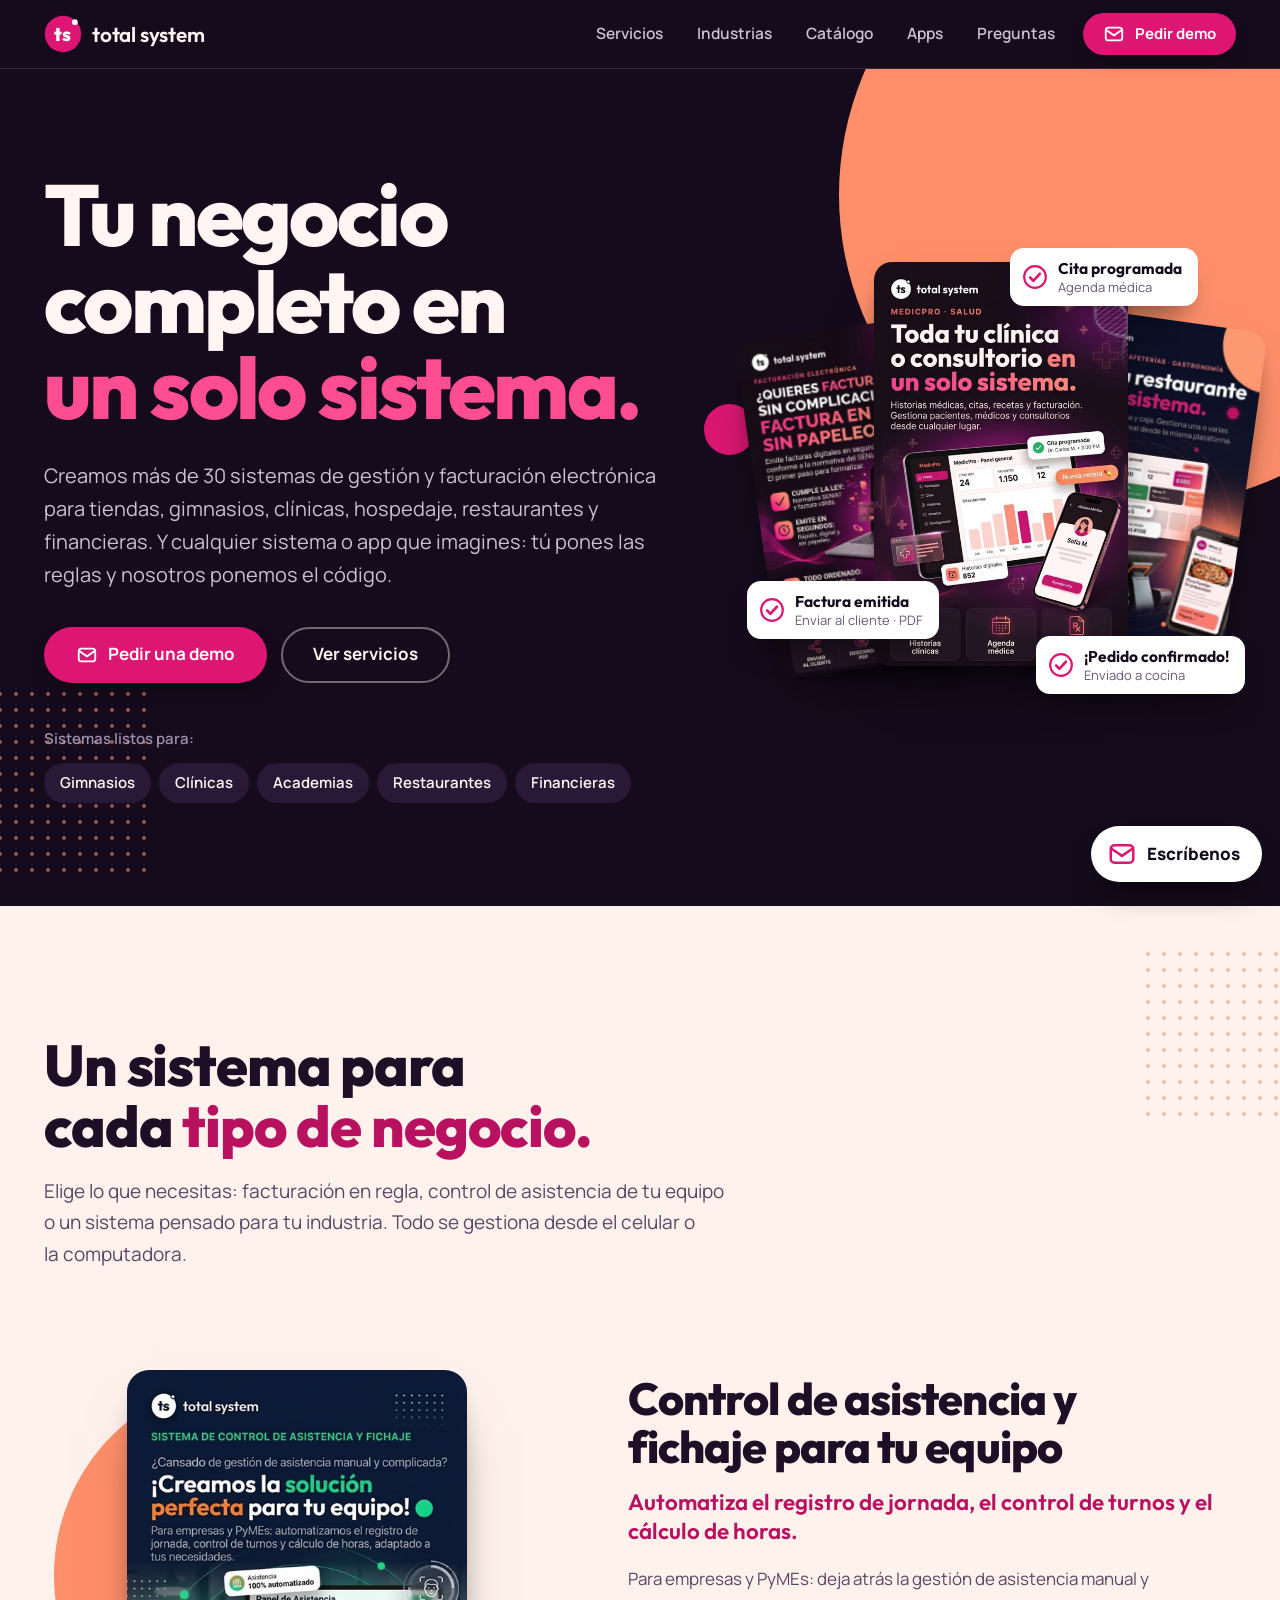
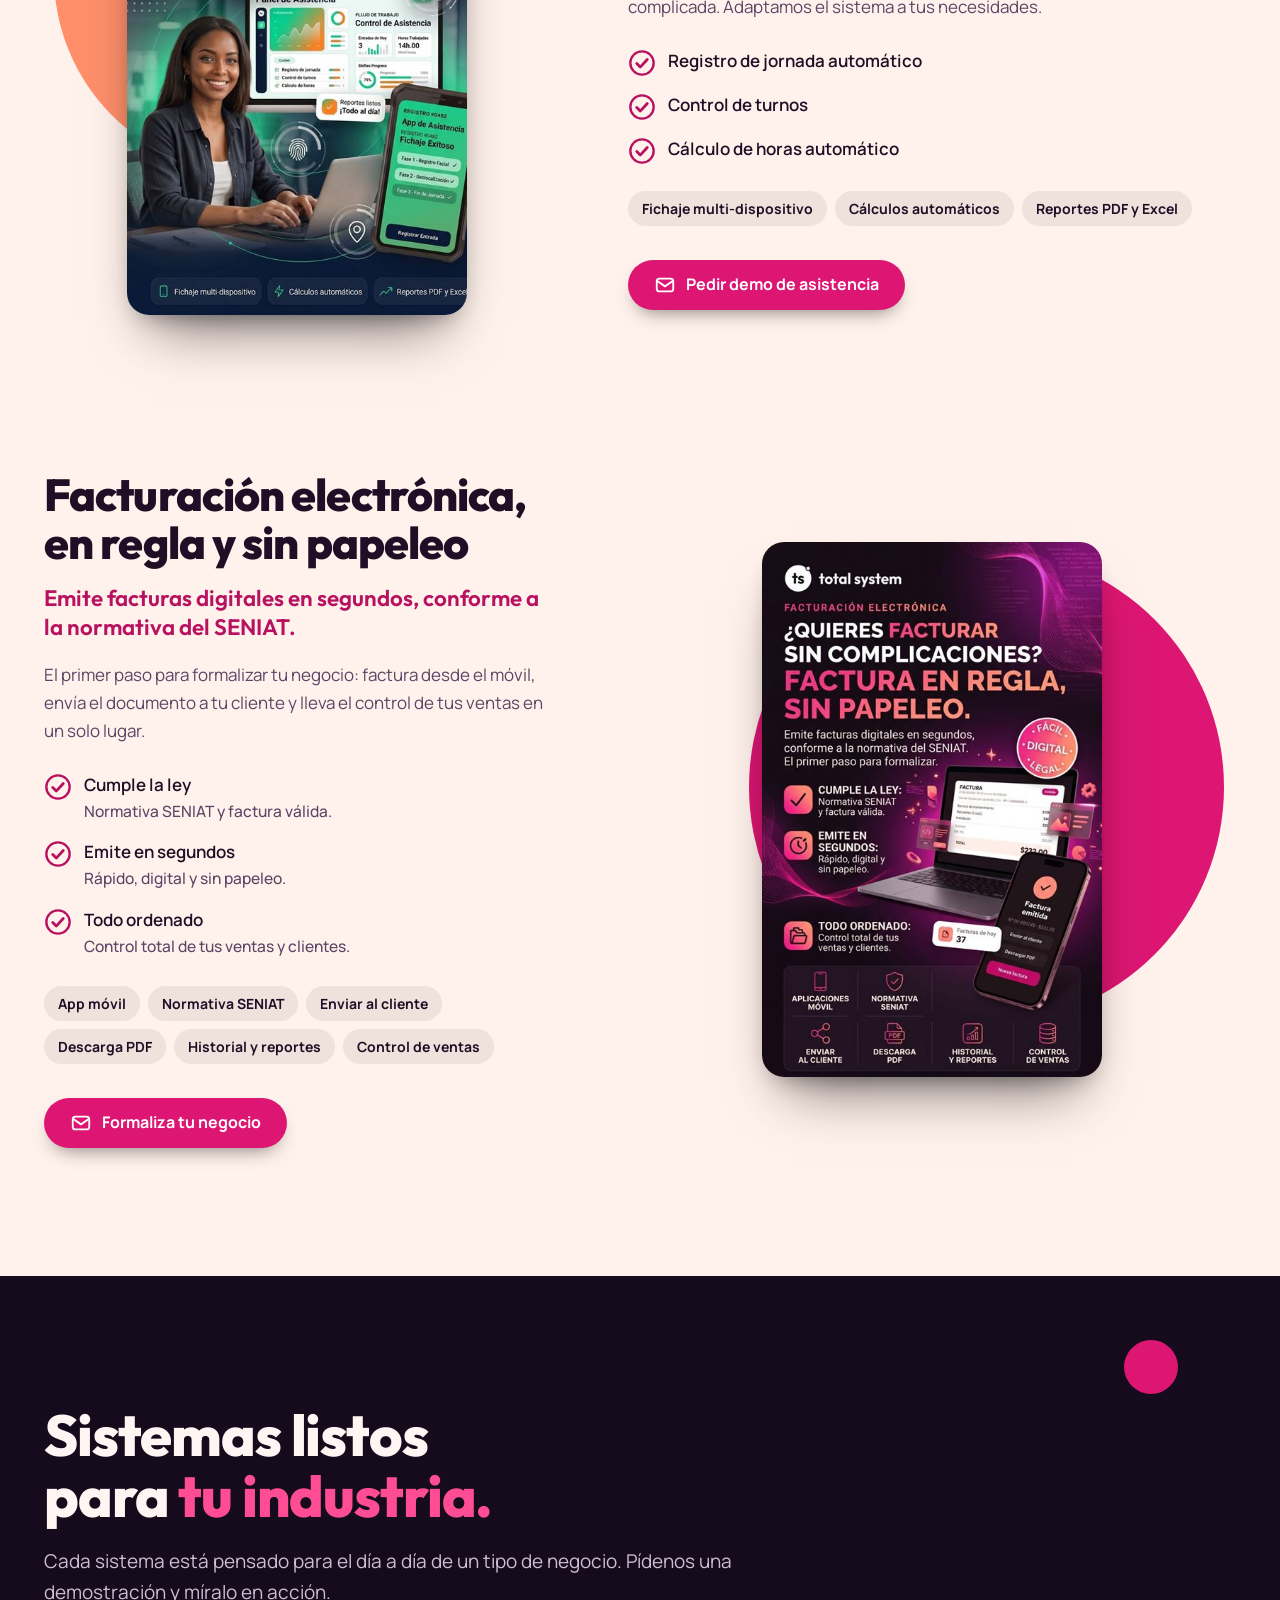
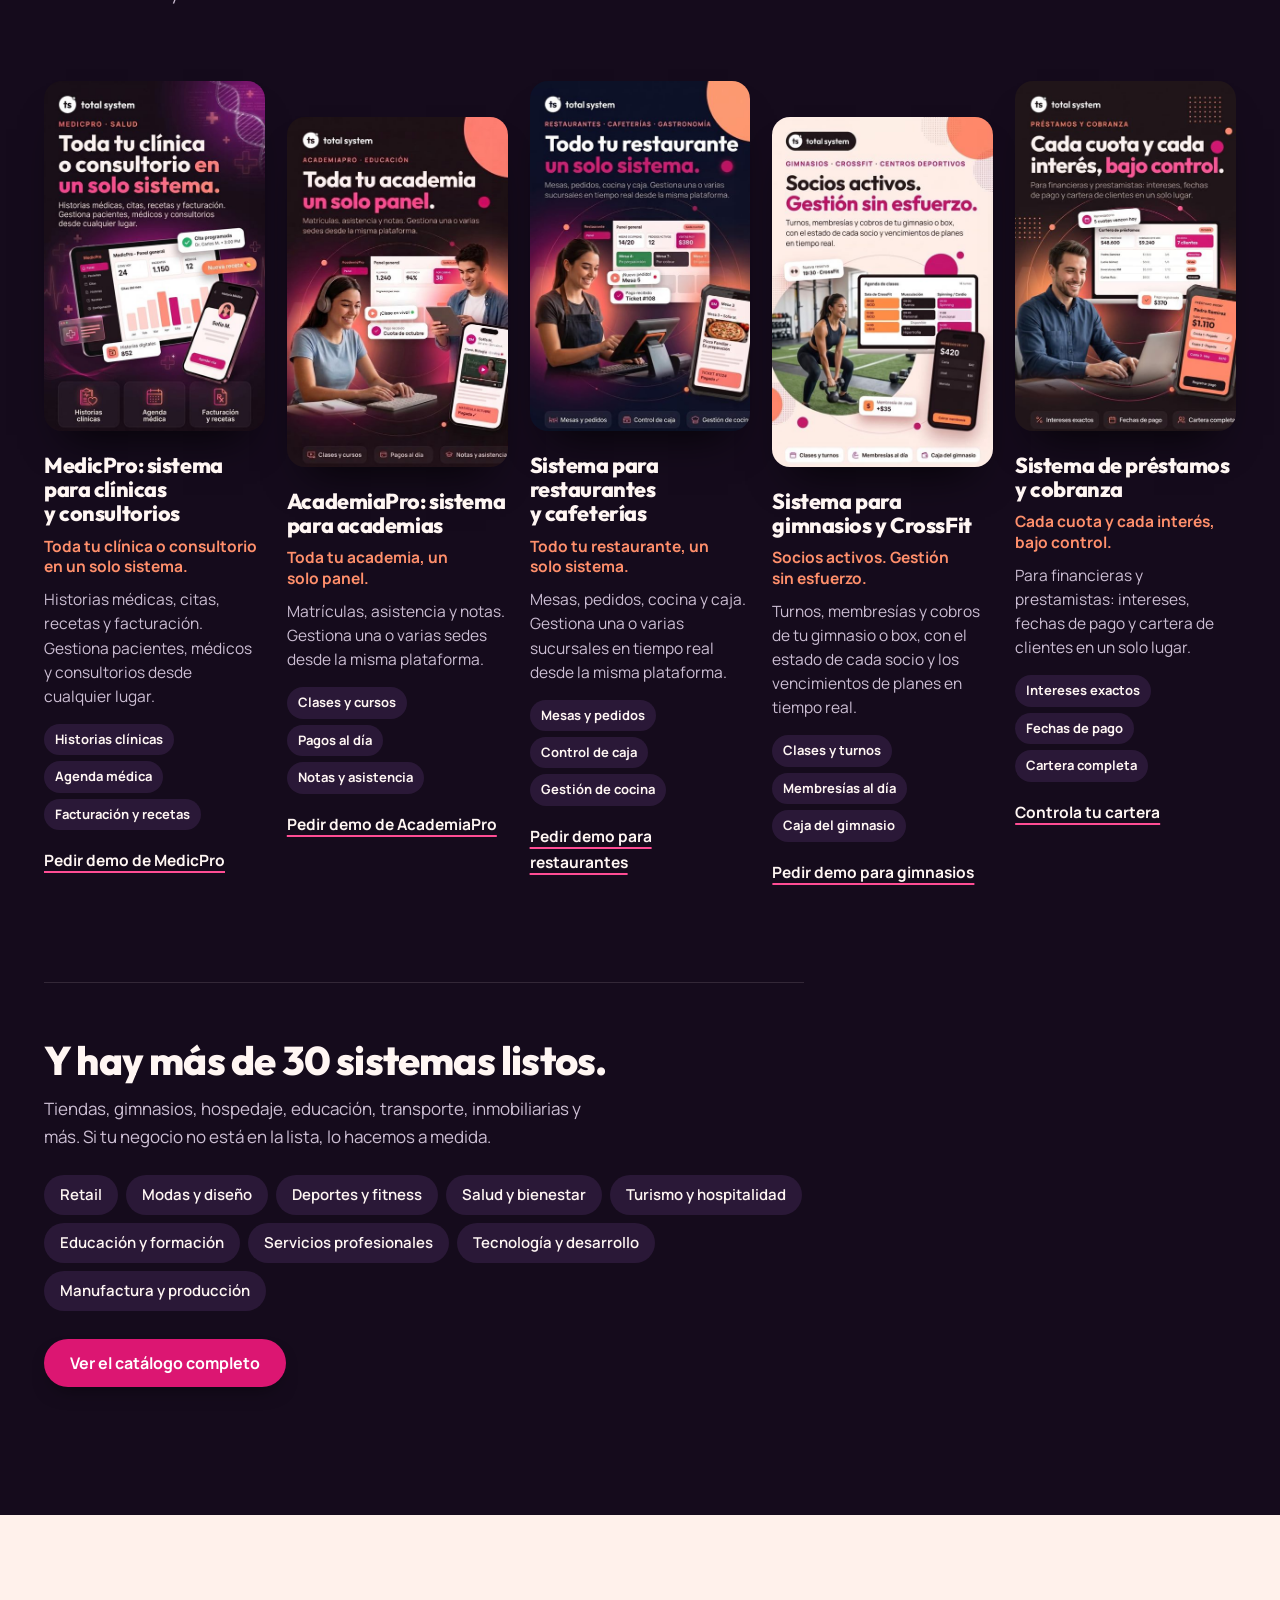
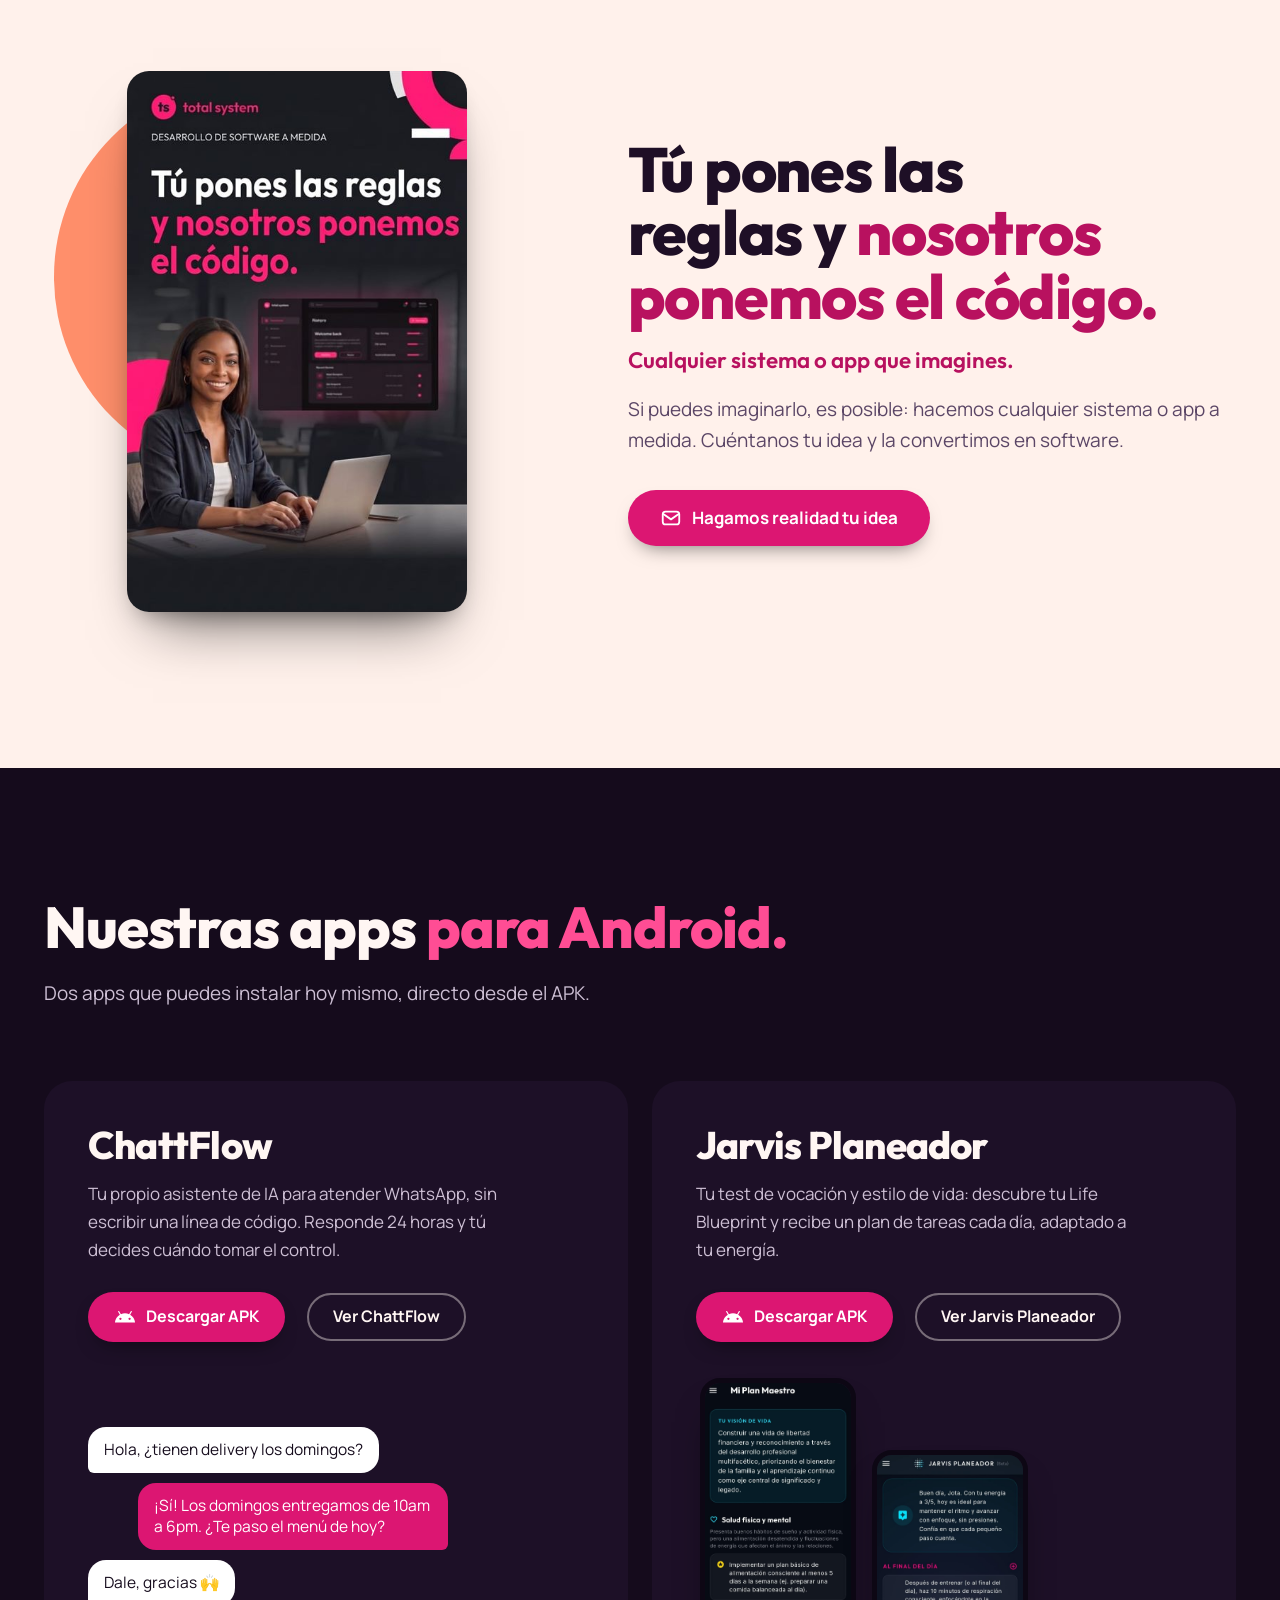
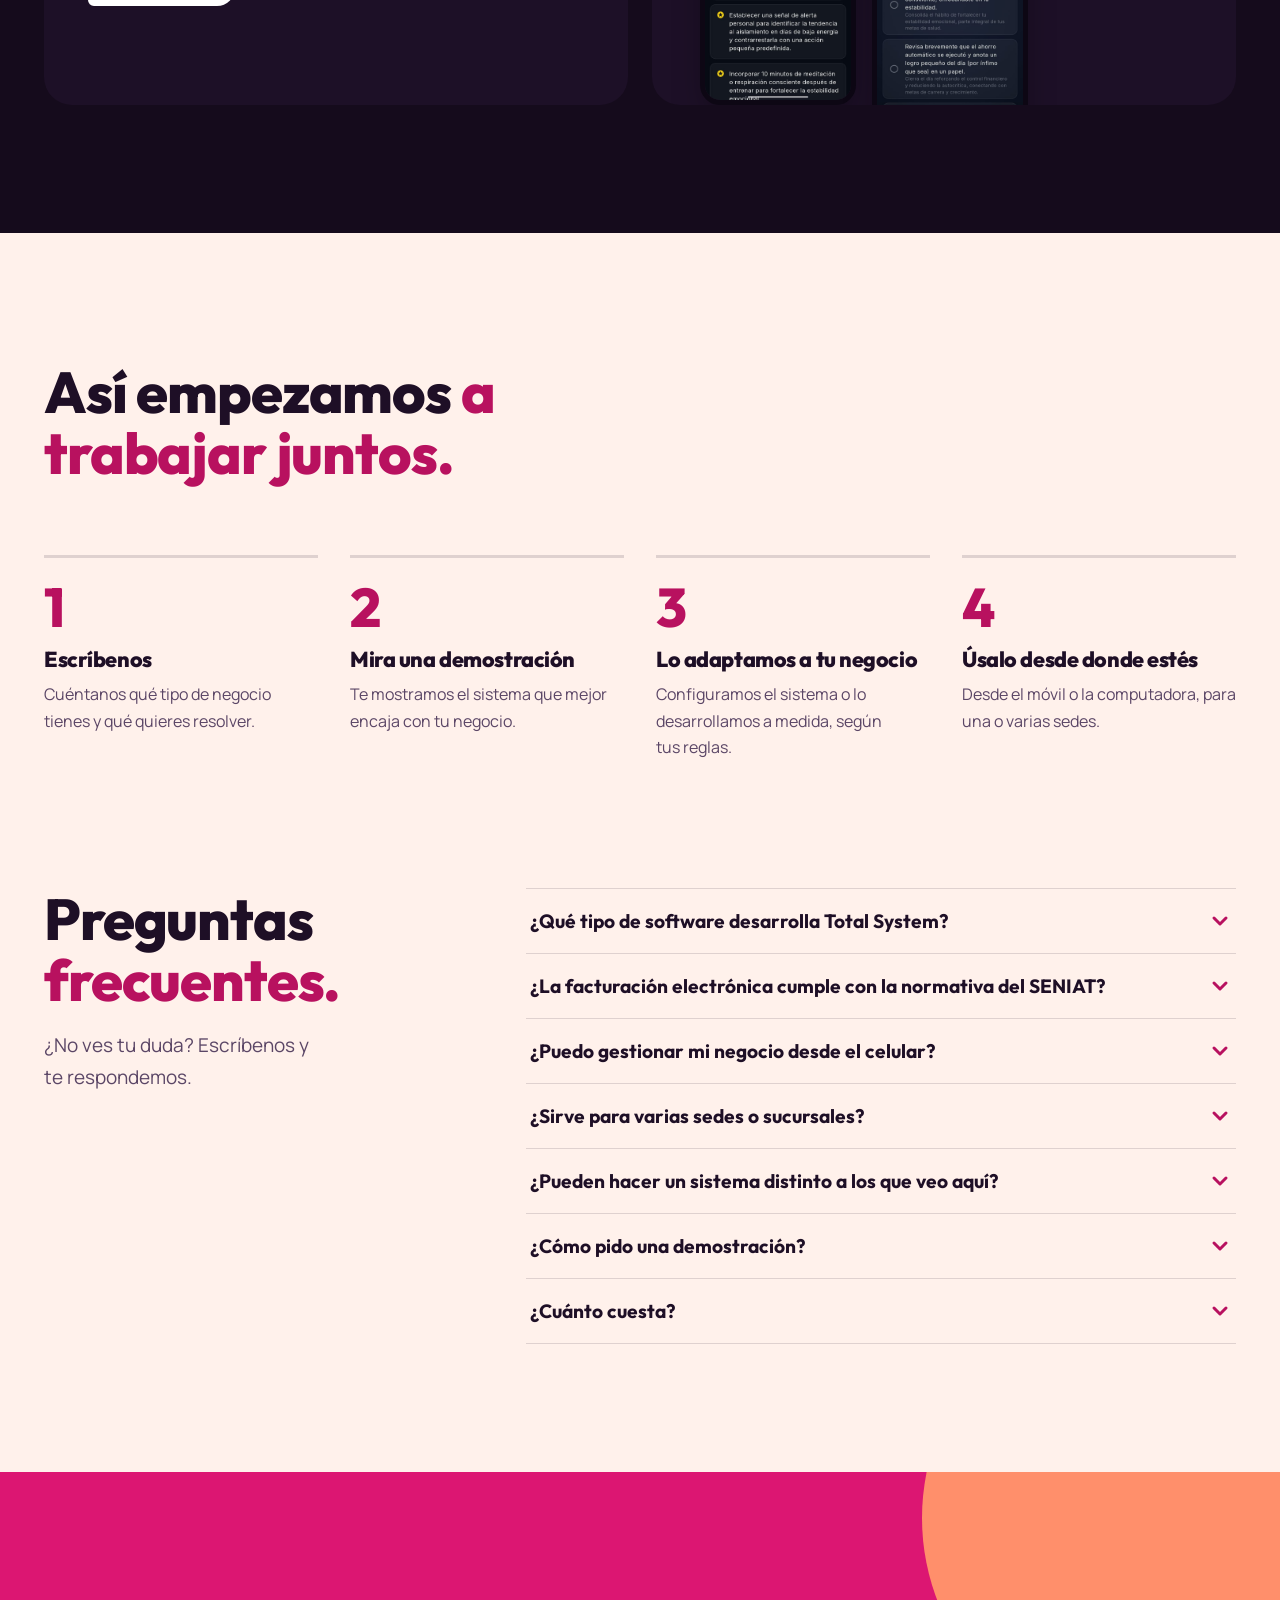
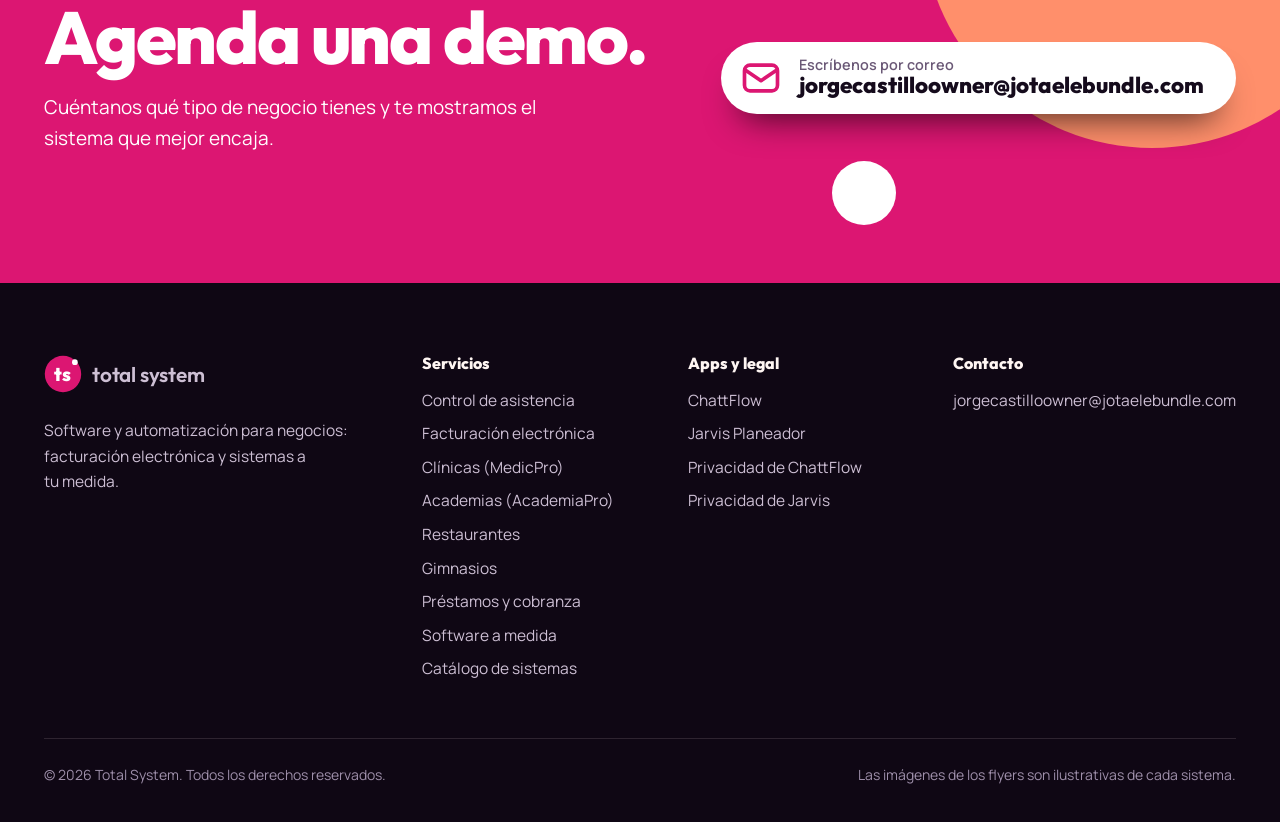
==== commit 4c07ae5f: "feat(website): mostrar control de asistencia y fichaje antes de facturación electrónica - Intercambi" ====
--- a/index.html
+++ b/index.html
@@ -55,8 +55,8 @@
           "@type": "OfferCatalog",
           "name": "Servicios de Total System",
           "itemListElement": [
+            { "@type": "Offer", "itemOffered": { "@type": "Service", "name": "Sistema de control de asistencia y fichaje", "serviceType": "Control de asistencia", "url": "https://www.jotaelebundle.com/#control-asistencia" } },
             { "@type": "Offer", "itemOffered": { "@type": "Service", "name": "Facturación electrónica conforme a la normativa del SENIAT", "serviceType": "Facturación electrónica", "url": "https://www.jotaelebundle.com/#facturacion-electronica" } },
-            { "@type": "Offer", "itemOffered": { "@type": "Service", "name": "Sistema de control de asistencia y fichaje", "serviceType": "Control de asistencia", "url": "https://www.jotaelebundle.com/#control-asistencia" } },
             { "@type": "Offer", "itemOffered": { "@type": "Service", "name": "MedicPro: sistema para clínicas y consultorios", "serviceType": "Software de gestión médica", "url": "https://www.jotaelebundle.com/#sistema-clinicas" } },
             { "@type": "Offer", "itemOffered": { "@type": "Service", "name": "AcademiaPro: sistema para academias", "serviceType": "Software de gestión educativa", "url": "https://www.jotaelebundle.com/#sistema-academias" } },
             { "@type": "Offer", "itemOffered": { "@type": "Service", "name": "Sistema para restaurantes, cafeterías y gastronomía", "serviceType": "Software de gestión para restaurantes", "url": "https://www.jotaelebundle.com/#sistema-restaurantes" } },
@@ -207,6 +207,37 @@
           </p>
         </div>
 
+        <article class="svc" id="control-asistencia">
+          <div class="svc-media">
+            <img src="assets/servicios/control-asistencia-fichaje-480.jpg"
+                 srcset="assets/servicios/control-asistencia-fichaje-480.jpg 480w, assets/servicios/control-asistencia-fichaje.jpg 768w"
+                 sizes="(max-width: 960px) 70vw, 340px" width="768" height="1232" loading="lazy" decoding="async"
+                 alt="Flyer de Total System: sistema de control de asistencia y fichaje para empresas y PyMEs, con registro de jornada, control de turnos y cálculo de horas" />
+          </div>
+          <div class="svc-body">
+            <h3>Control de asistencia y fichaje para tu equipo</h3>
+            <p class="svc-hook">Automatiza el registro de jornada, el control de turnos y el cálculo de horas.</p>
+            <p>
+              Para empresas y PyMEs: deja atrás la gestión de asistencia manual y complicada.
+              Adaptamos el sistema a tus necesidades.
+            </p>
+            <ul class="ticks">
+              <li><svg width="28" height="28" aria-hidden="true"><use href="#i-check" /></svg><span>Registro de jornada automático</span></li>
+              <li><svg width="28" height="28" aria-hidden="true"><use href="#i-check" /></svg><span>Control de turnos</span></li>
+              <li><svg width="28" height="28" aria-hidden="true"><use href="#i-check" /></svg><span>Cálculo de horas automático</span></li>
+            </ul>
+            <ul class="tags" aria-label="Incluye">
+              <li>Fichaje multi-dispositivo</li><li>Cálculos automáticos</li><li>Reportes PDF y Excel</li>
+            </ul>
+            <div class="svc-actions">
+              <a class="btn btn-primary" href="mailto:jorgecastilloowner@jotaelebundle.com?subject=Demo%3A%20Control%20de%20asistencia%20y%20fichaje&amp;body=Hola%2C%20quiero%20informaci%C3%B3n%20sobre%20el%20sistema%20de%20control%20de%20asistencia%20y%20fichaje.%20Mi%20empresa%20es%3A%20">
+                <svg class="mail-icon" aria-hidden="true" focusable="false"><use href="#i-mail" /></svg>
+                Pedir demo de asistencia
+              </a>
+            </div>
+          </div>
+        </article>
+
         <article class="svc" id="facturacion-electronica">
           <div class="svc-media">
             <img src="assets/servicios/facturacion-electronica-seniat-480.jpg"
@@ -237,37 +268,6 @@
             </div>
           </div>
         </article>
-
-        <article class="svc" id="control-asistencia">
-          <div class="svc-media">
-            <img src="assets/servicios/control-asistencia-fichaje-480.jpg"
-                 srcset="assets/servicios/control-asistencia-fichaje-480.jpg 480w, assets/servicios/control-asistencia-fichaje.jpg 768w"
-                 sizes="(max-width: 960px) 70vw, 340px" width="768" height="1232" loading="lazy" decoding="async"
-                 alt="Flyer de Total System: sistema de control de asistencia y fichaje para empresas y PyMEs, con registro de jornada, control de turnos y cálculo de horas" />
-          </div>
-          <div class="svc-body">
-            <h3>Control de asistencia y fichaje para tu equipo</h3>
-            <p class="svc-hook">Automatiza el registro de jornada, el control de turnos y el cálculo de horas.</p>
-            <p>
-              Para empresas y PyMEs: deja atrás la gestión de asistencia manual y complicada.
-              Adaptamos el sistema a tus necesidades.
-            </p>
-            <ul class="ticks">
-              <li><svg width="28" height="28" aria-hidden="true"><use href="#i-check" /></svg><span>Registro de jornada automático</span></li>
-              <li><svg width="28" height="28" aria-hidden="true"><use href="#i-check" /></svg><span>Control de turnos</span></li>
-              <li><svg width="28" height="28" aria-hidden="true"><use href="#i-check" /></svg><span>Cálculo de horas automático</span></li>
-            </ul>
-            <ul class="tags" aria-label="Incluye">
-              <li>Fichaje multi-dispositivo</li><li>Cálculos automáticos</li><li>Reportes PDF y Excel</li>
-            </ul>
-            <div class="svc-actions">
-              <a class="btn btn-primary" href="mailto:jorgecastilloowner@jotaelebundle.com?subject=Demo%3A%20Control%20de%20asistencia%20y%20fichaje&amp;body=Hola%2C%20quiero%20informaci%C3%B3n%20sobre%20el%20sistema%20de%20control%20de%20asistencia%20y%20fichaje.%20Mi%20empresa%20es%3A%20">
-                <svg class="mail-icon" aria-hidden="true" focusable="false"><use href="#i-mail" /></svg>
-                Pedir demo de asistencia
-              </a>
-            </div>
-          </div>
-        </article>
       </div>
     </section>
 
@@ -528,8 +528,8 @@
         <nav aria-label="Servicios">
           <h2>Servicios</h2>
           <ul>
+            <li><a href="#control-asistencia">Control de asistencia</a></li>
             <li><a href="#facturacion-electronica">Facturación electrónica</a></li>
-            <li><a href="#control-asistencia">Control de asistencia</a></li>
             <li><a href="#sistema-clinicas">Clínicas (MedicPro)</a></li>
             <li><a href="#sistema-academias">Academias (AcademiaPro)</a></li>
             <li><a href="#sistema-restaurantes">Restaurantes</a></li>
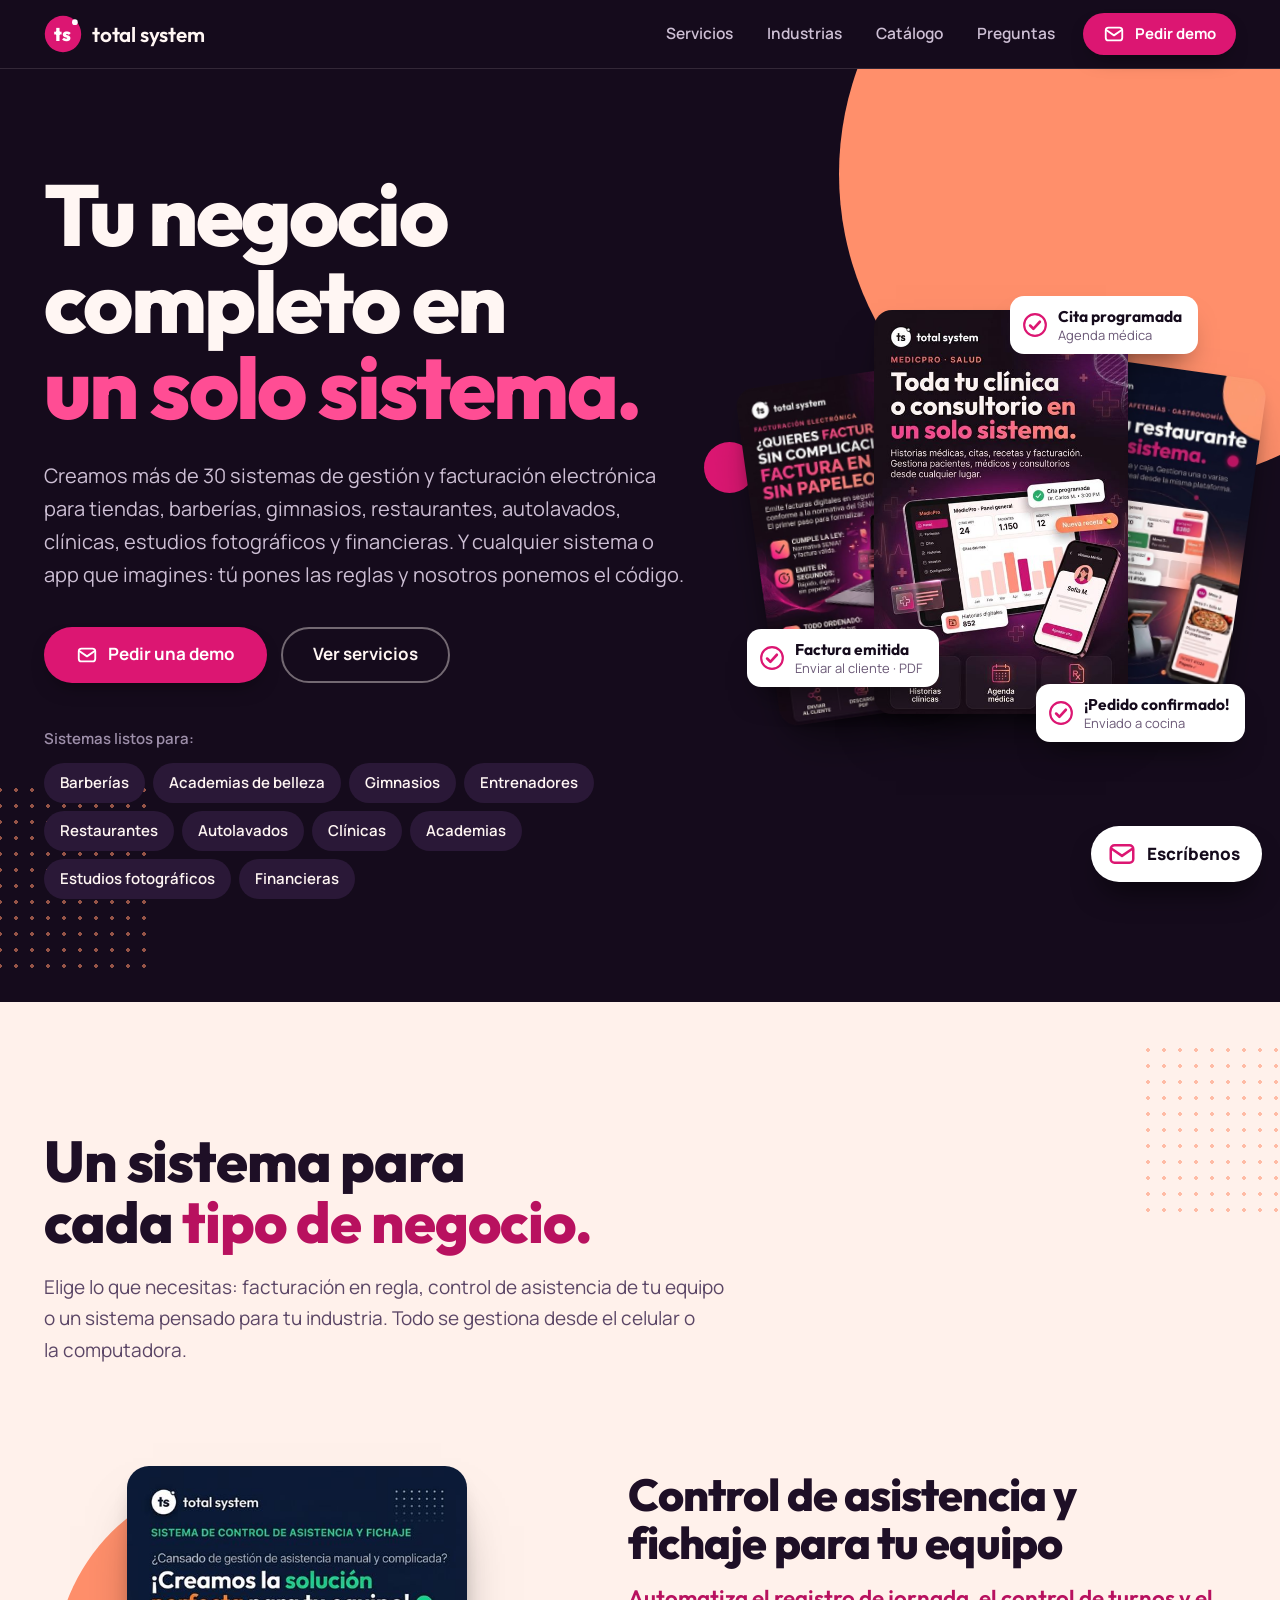
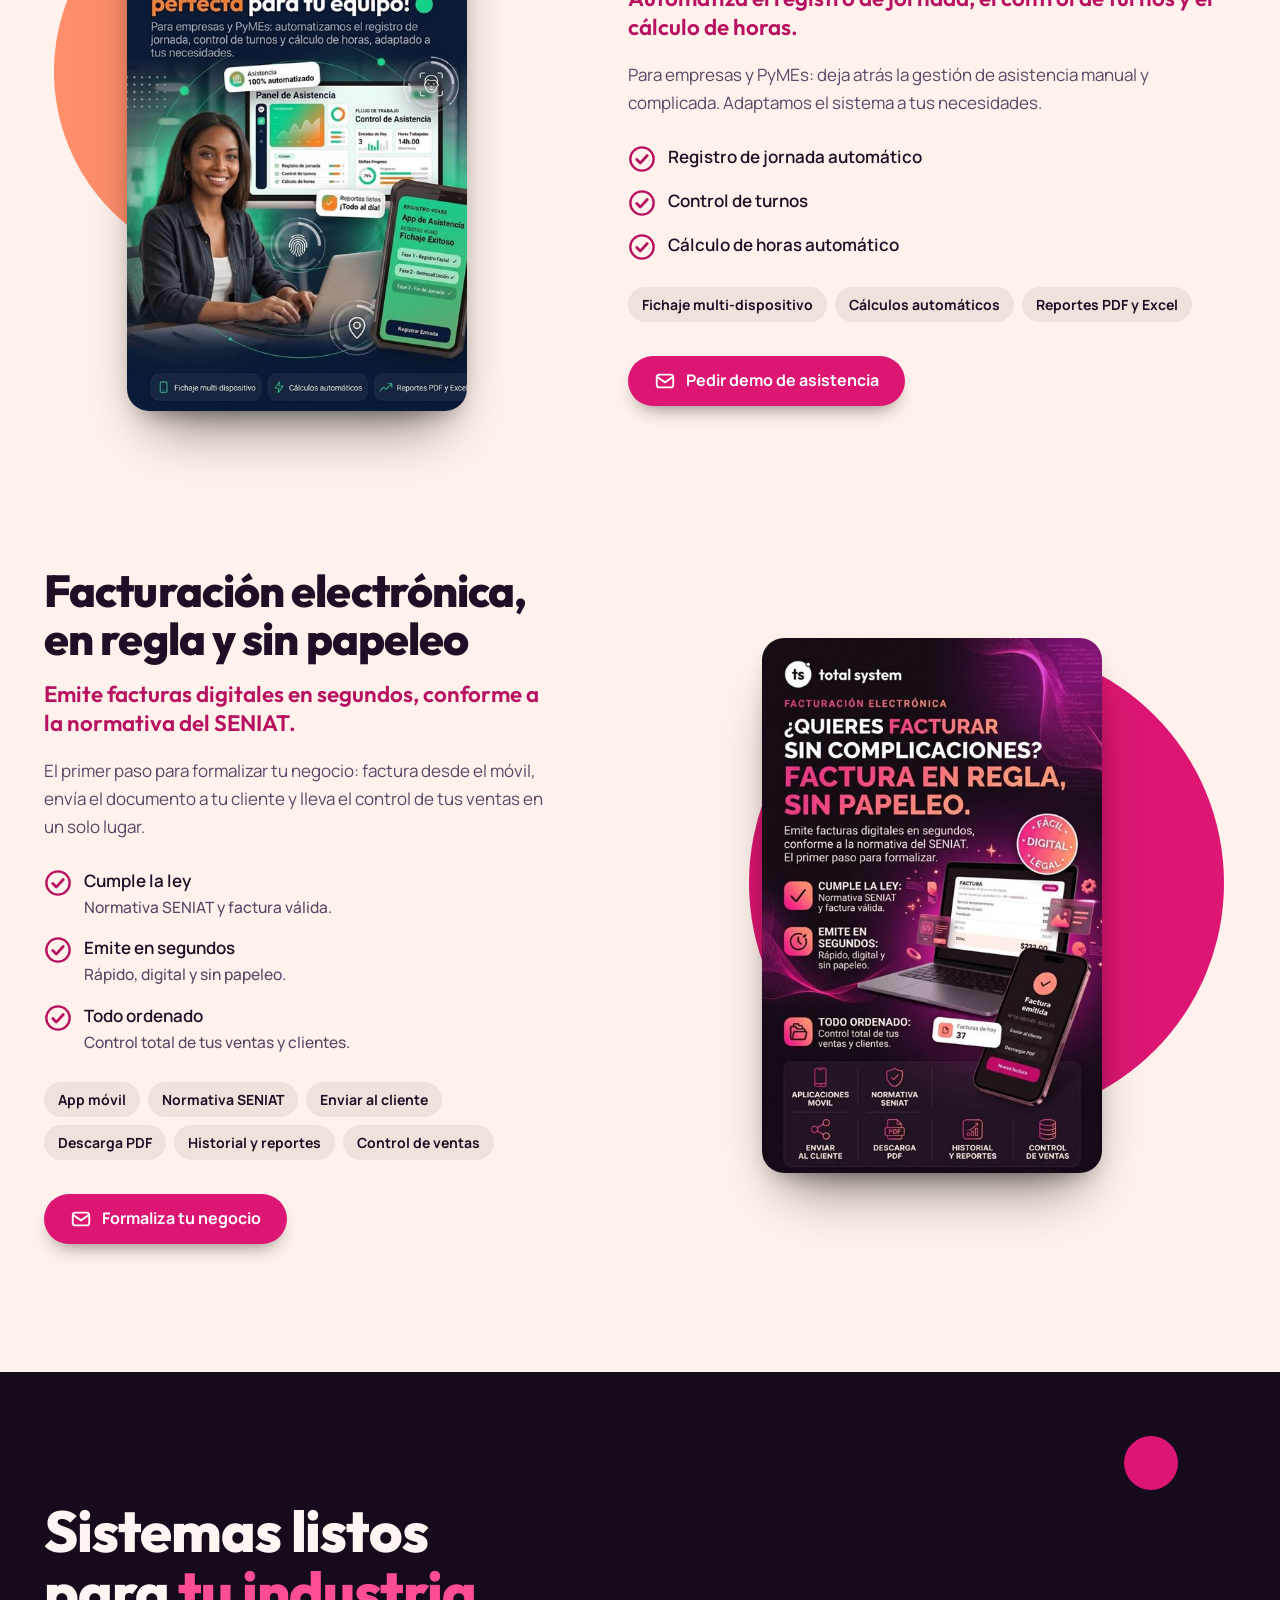
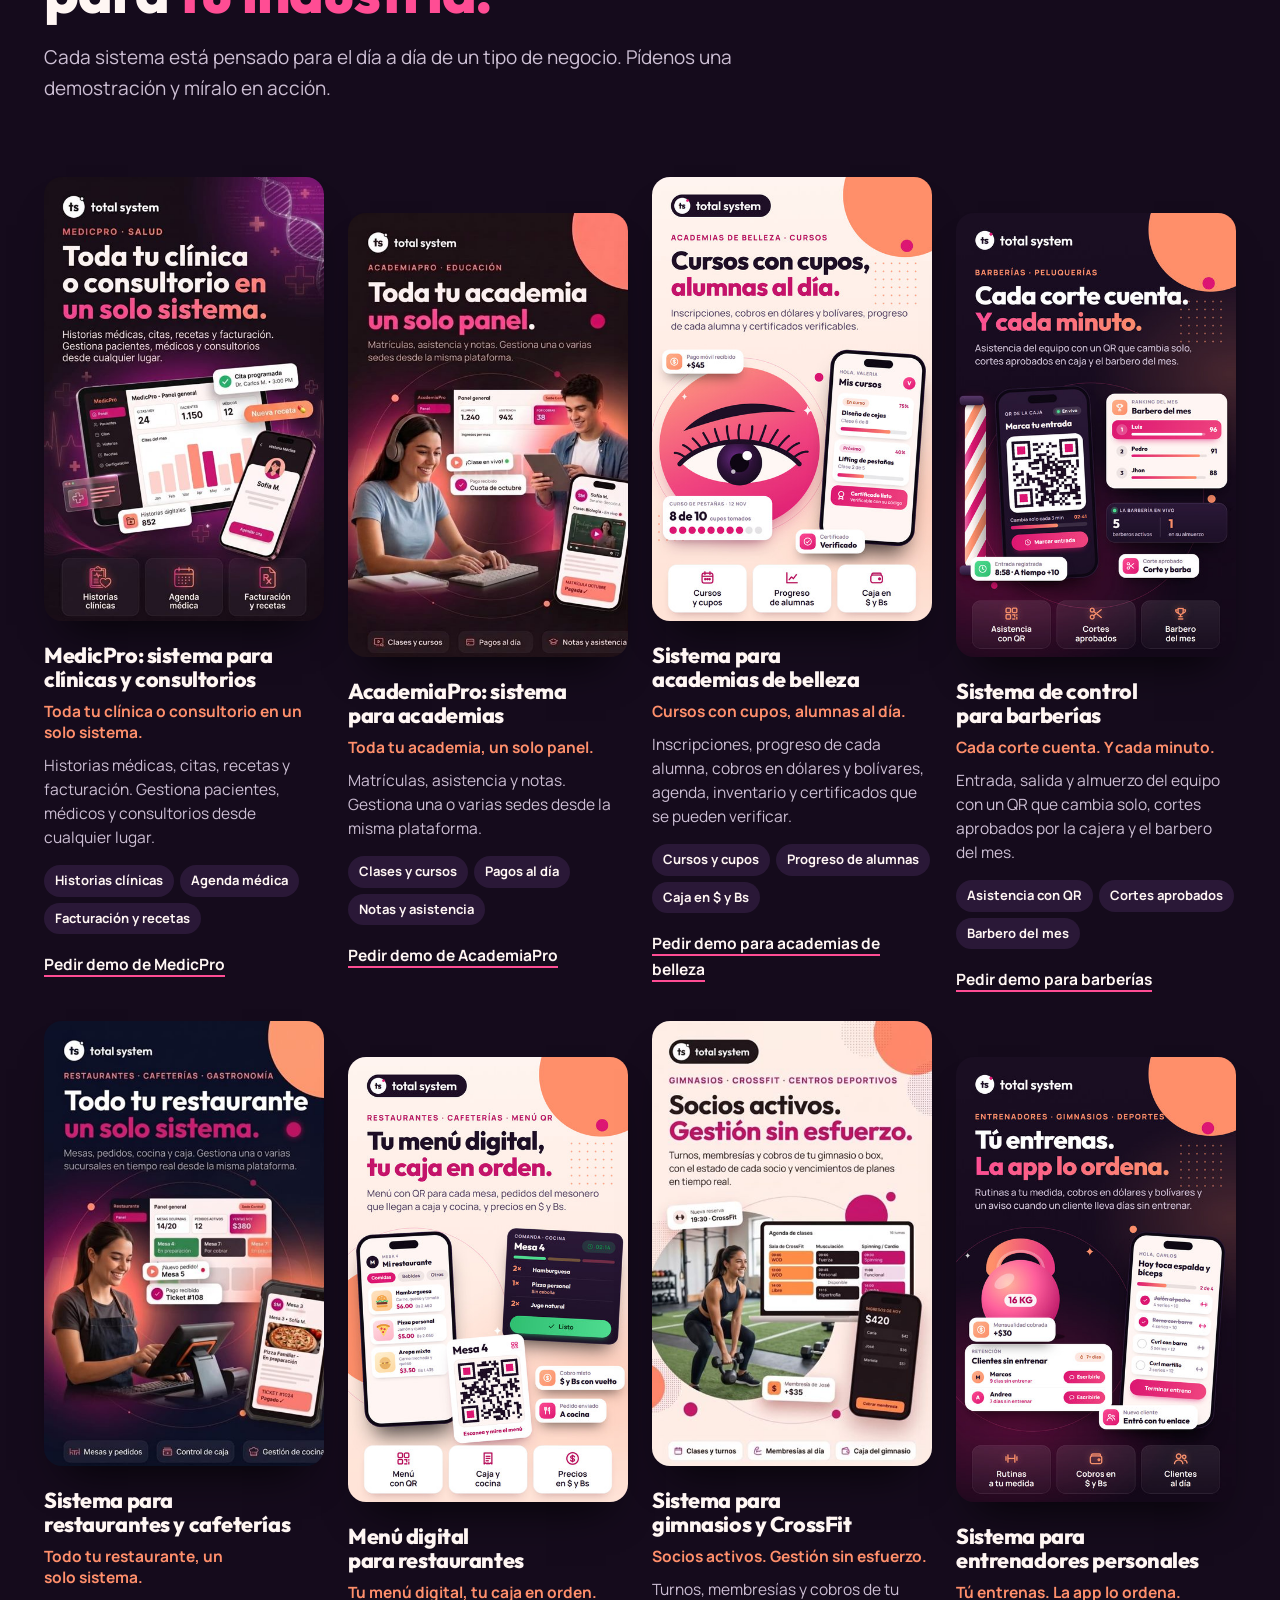
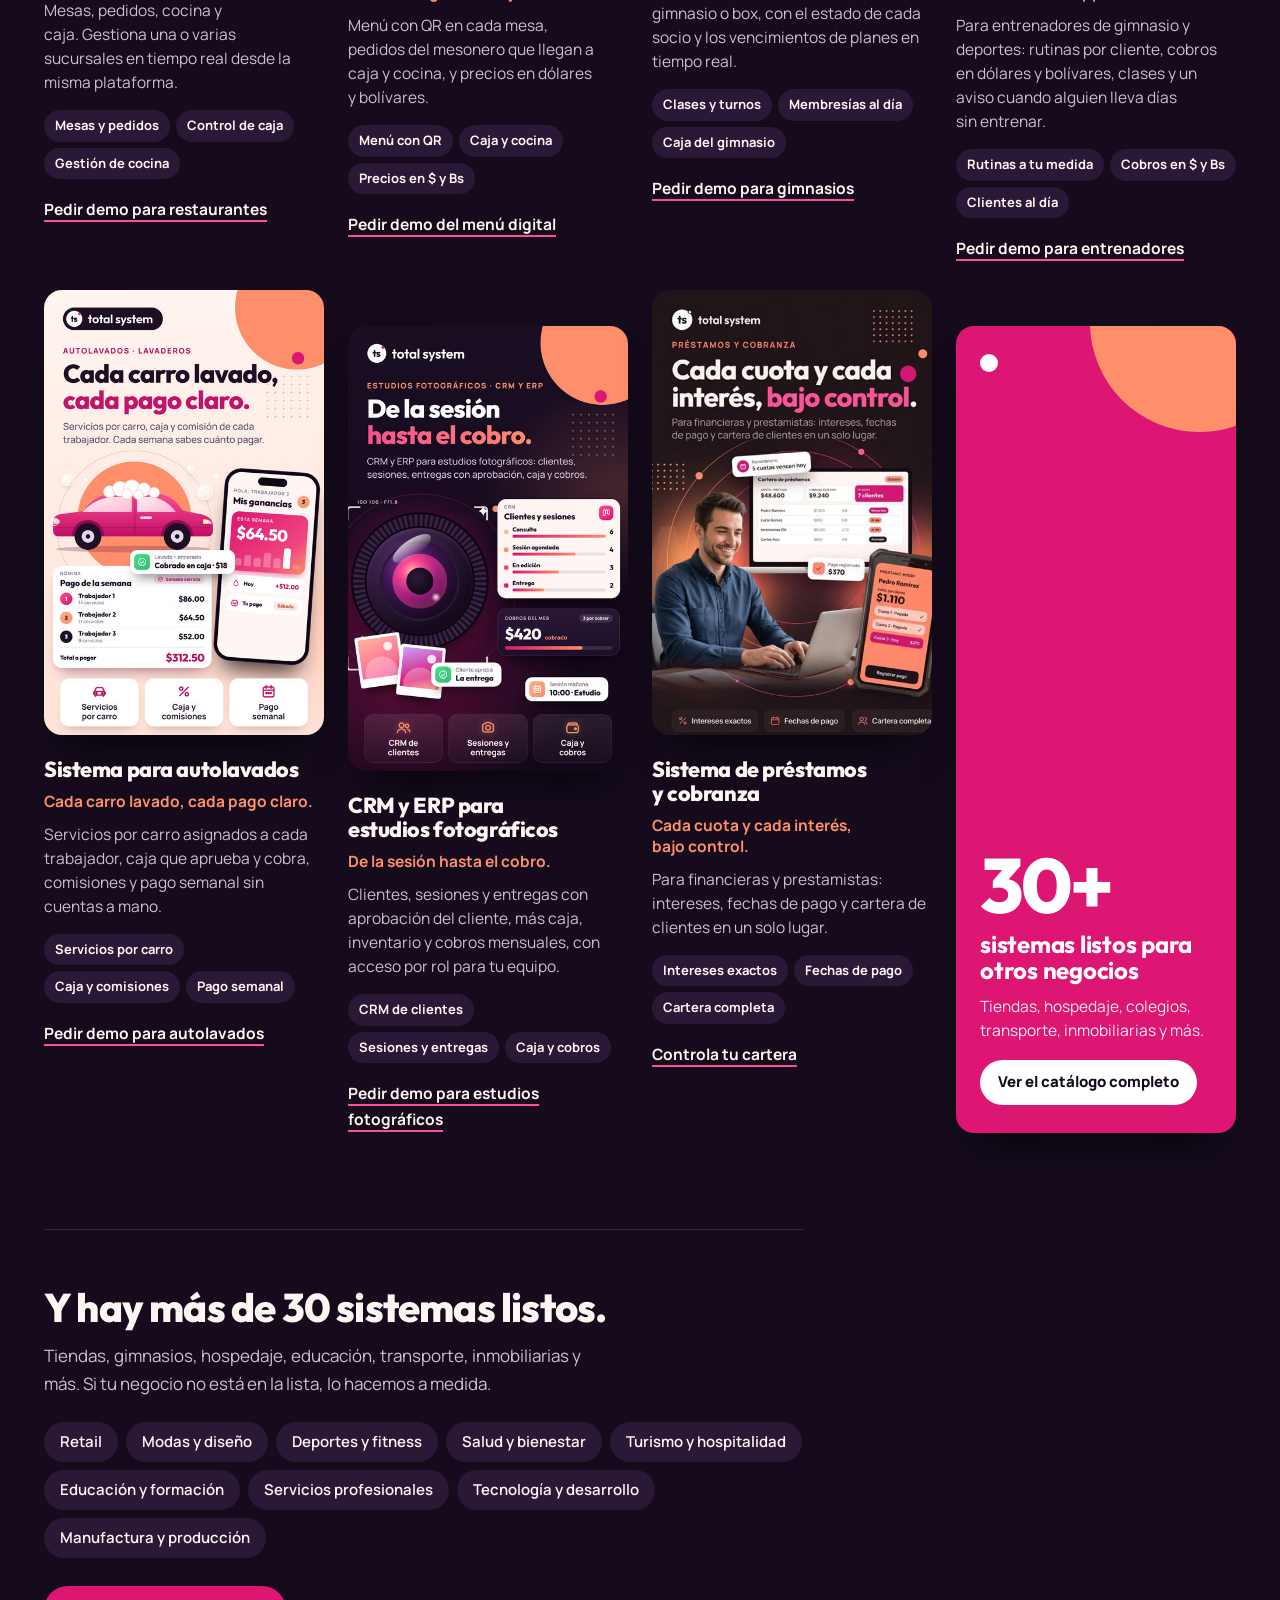
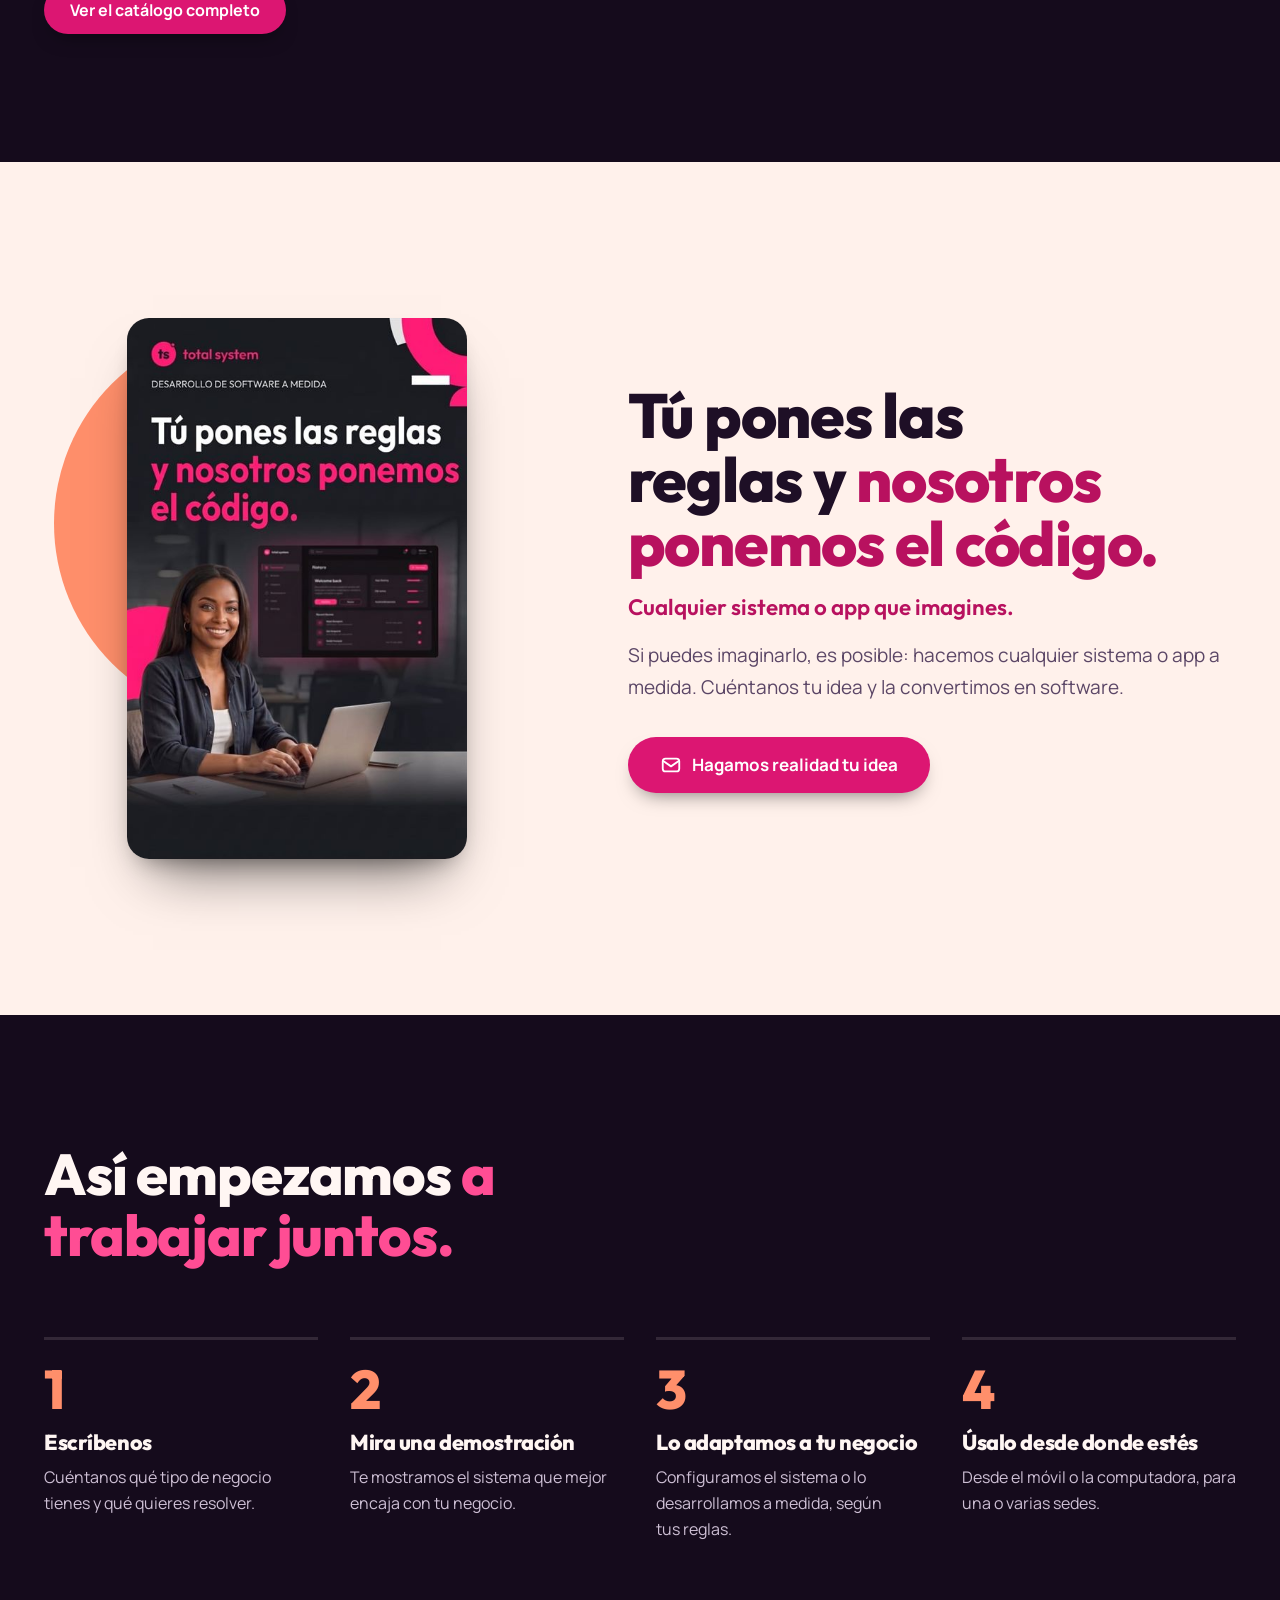
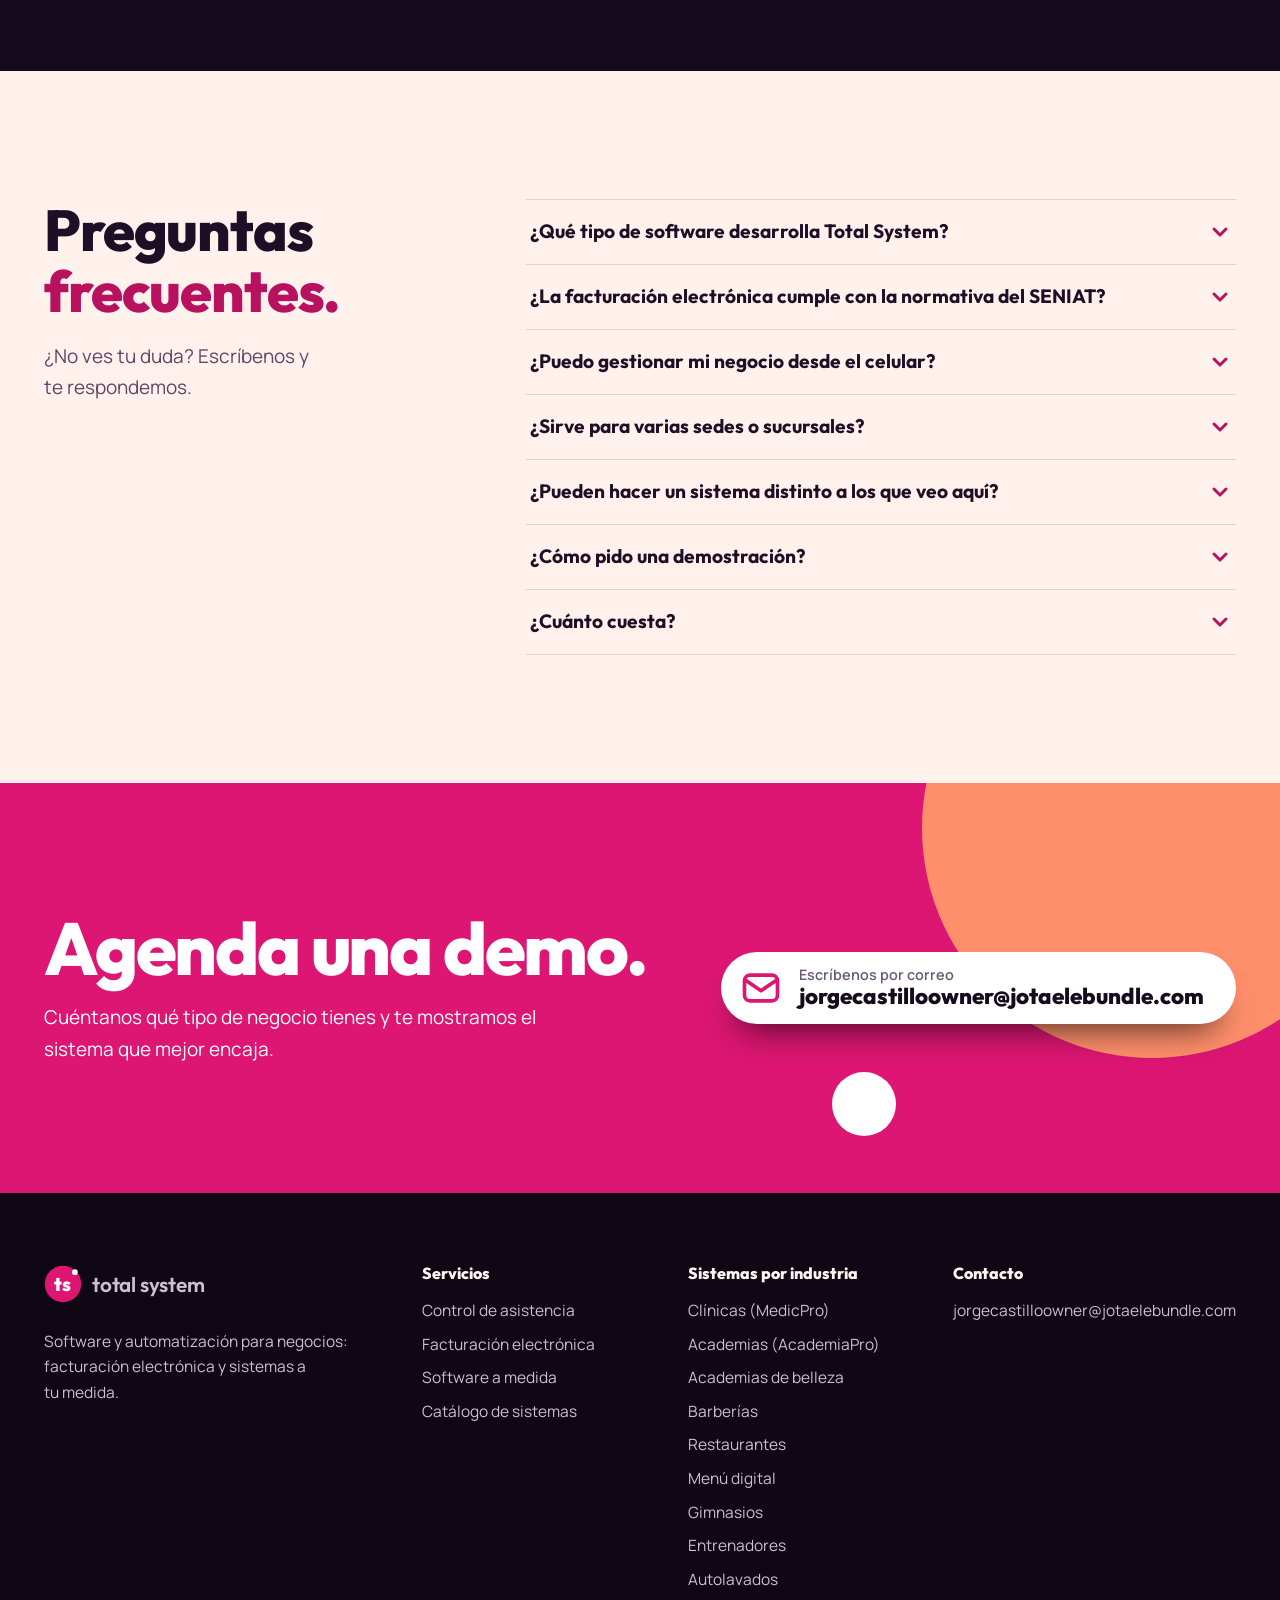
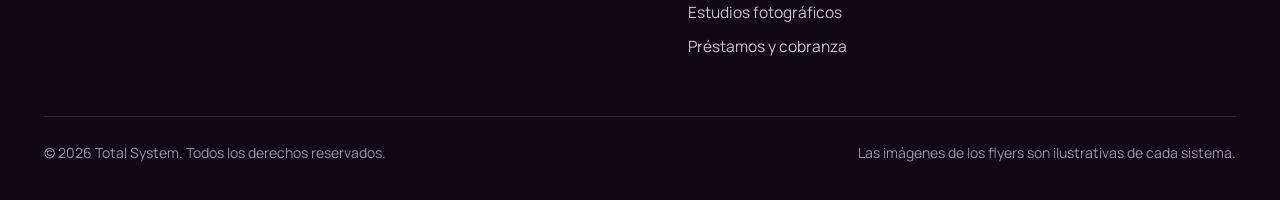
==== commit aaadae14: "feat(website): agregar 6 sistemas nuevos y retirar ChattFlow y Jarvis Planeador - Seis flyers nuevos" ====
--- a/index.html
+++ b/index.html
@@ -4,7 +4,7 @@
   <meta charset="utf-8" />
   <meta name="viewport" content="width=device-width, initial-scale=1" />
   <title>Total System | Software y facturación electrónica</title>
-  <meta name="description" content="Más de 30 sistemas para negocios: tienda POS, gimnasio, clínica, hospedaje, facturación electrónica SENIAT y software a medida." />
+  <meta name="description" content="Más de 30 sistemas para negocios: barbería, autolavado, gimnasio, restaurante, clínica, estudio fotográfico, facturación SENIAT y software a medida." />
   <link rel="canonical" href="https://www.jotaelebundle.com/" />
   <meta name="robots" content="index, follow, max-image-preview:large" />
   <meta name="theme-color" content="#150b1c" />
@@ -14,7 +14,7 @@
   <meta property="og:locale" content="es_VE" />
   <meta property="og:url" content="https://www.jotaelebundle.com/" />
   <meta property="og:title" content="Total System | Software y facturación electrónica" />
-  <meta property="og:description" content="Más de 30 sistemas para negocios: tienda POS, gimnasio, clínica, hospedaje, facturación electrónica SENIAT y software a medida." />
+  <meta property="og:description" content="Más de 30 sistemas para negocios: barbería, autolavado, gimnasio, restaurante, clínica, estudio fotográfico, facturación SENIAT y software a medida." />
   <meta property="og:image" content="https://www.jotaelebundle.com/assets/og-total-system.png" />
   <meta property="og:image:width" content="1200" />
   <meta property="og:image:height" content="630" />
@@ -62,6 +62,12 @@
             { "@type": "Offer", "itemOffered": { "@type": "Service", "name": "Sistema para restaurantes, cafeterías y gastronomía", "serviceType": "Software de gestión para restaurantes", "url": "https://www.jotaelebundle.com/#sistema-restaurantes" } },
             { "@type": "Offer", "itemOffered": { "@type": "Service", "name": "Sistema para gimnasios, CrossFit y centros deportivos", "serviceType": "Software de gestión para gimnasios", "url": "https://www.jotaelebundle.com/#sistema-gimnasios" } },
             { "@type": "Offer", "itemOffered": { "@type": "Service", "name": "Sistema de préstamos y cobranza", "serviceType": "Software de gestión de préstamos", "url": "https://www.jotaelebundle.com/#sistema-prestamos" } },
+            { "@type": "Offer", "itemOffered": { "@type": "Service", "name": "Sistema para academias de belleza", "serviceType": "Software de gestión para academias de belleza", "url": "https://www.jotaelebundle.com/#sistema-academias-belleza" } },
+            { "@type": "Offer", "itemOffered": { "@type": "Service", "name": "Sistema de control para barberías", "serviceType": "Software de gestión para barberías", "url": "https://www.jotaelebundle.com/#sistema-barberias" } },
+            { "@type": "Offer", "itemOffered": { "@type": "Service", "name": "Sistema para autolavados", "serviceType": "Software de gestión para autolavados", "url": "https://www.jotaelebundle.com/#sistema-autolavado" } },
+            { "@type": "Offer", "itemOffered": { "@type": "Service", "name": "Sistema para entrenadores personales", "serviceType": "Software de gestión para entrenadores", "url": "https://www.jotaelebundle.com/#sistema-entrenadores" } },
+            { "@type": "Offer", "itemOffered": { "@type": "Service", "name": "CRM y ERP para estudios fotográficos", "serviceType": "Software de gestión para estudios fotográficos", "url": "https://www.jotaelebundle.com/#sistema-estudio-fotografico" } },
+            { "@type": "Offer", "itemOffered": { "@type": "Service", "name": "Menú digital para restaurantes", "serviceType": "Menú digital y pedidos para restaurantes", "url": "https://www.jotaelebundle.com/#sistema-menu-digital" } },
             { "@type": "Offer", "itemOffered": { "@type": "Service", "name": "Desarrollo de software y apps a medida", "serviceType": "Desarrollo de software", "url": "https://www.jotaelebundle.com/#software-a-medida" } },
             { "@type": "Offer", "itemOffered": { "@type": "Service", "name": "Catálogo de más de 30 sistemas para negocios", "serviceType": "Software de gestión por industria", "url": "https://www.jotaelebundle.com/sistemas.html" } }
           ]
@@ -78,7 +84,7 @@
       {
         "@type": "FAQPage",
         "mainEntity": [
-          { "@type": "Question", "name": "¿Qué tipo de software desarrolla Total System?", "acceptedAnswer": { "@type": "Answer", "text": "Facturación electrónica, más de 30 sistemas de gestión listos (tiendas, gimnasios, clínicas, hospedaje, educación, transporte y más), y software o apps a medida para lo que tu negocio necesite." } },
+          { "@type": "Question", "name": "¿Qué tipo de software desarrolla Total System?", "acceptedAnswer": { "@type": "Answer", "text": "Facturación electrónica, más de 30 sistemas de gestión listos (tiendas, barberías, gimnasios, restaurantes, autolavados, clínicas, estudios fotográficos, educación, transporte y más), y software o apps a medida para lo que tu negocio necesite." } },
           { "@type": "Question", "name": "¿La facturación electrónica cumple con la normativa del SENIAT?", "acceptedAnswer": { "@type": "Answer", "text": "Nuestro sistema emite facturas digitales conforme a la normativa del SENIAT, para que formalices tu negocio sin papeleo. Escríbenos y te mostramos cómo funciona." } },
           { "@type": "Question", "name": "¿Puedo gestionar mi negocio desde el celular?", "acceptedAnswer": { "@type": "Answer", "text": "Sí. Nuestros sistemas están pensados para gestionarse desde cualquier lugar, con aplicación móvil y panel para la computadora." } },
           { "@type": "Question", "name": "¿Sirve para varias sedes o sucursales?", "acceptedAnswer": { "@type": "Answer", "text": "Sí. Los sistemas para academias y restaurantes permiten gestionar una o varias sedes o sucursales desde la misma plataforma, en tiempo real." } },
@@ -100,7 +106,6 @@
     </symbol>
     <symbol id="i-mail" viewBox="0 0 24 24"><rect x="3" y="5" width="18" height="14" rx="3" fill="none" stroke="currentColor" stroke-width="2" /><path d="m4 8 8 5.5L20 8" fill="none" stroke="currentColor" stroke-width="2" stroke-linecap="round" stroke-linejoin="round" /></symbol>
     <symbol id="i-check" viewBox="0 0 24 24"><circle cx="12" cy="12" r="10" fill="none" stroke="currentColor" stroke-width="2" /><path d="m7.5 12.5 3 3 6-6.5" fill="none" stroke="currentColor" stroke-width="2.4" stroke-linecap="round" stroke-linejoin="round" /></symbol>
-    <symbol id="i-android" viewBox="0 0 24 24"><path fill="currentColor" d="M17.6 9.48l1.84-3.18c.16-.31.04-.69-.26-.85-.29-.15-.65-.06-.83.22l-1.88 3.24a11.463 11.463 0 00-8.94 0L5.65 5.67c-.19-.29-.58-.38-.87-.2-.28.18-.37.54-.22.83L6.4 9.48C3.3 11.25 1.28 14.44 1 18h22c-.28-3.56-2.3-6.75-5.4-8.52zM7 15.25a1.25 1.25 0 110-2.5 1.25 1.25 0 010 2.5zm10 0a1.25 1.25 0 110-2.5 1.25 1.25 0 010 2.5z" /></symbol>
   </svg>
 
   <a class="skip-link" href="#contenido">Saltar al contenido</a>
@@ -116,7 +121,6 @@
           <li><a href="#servicios">Servicios</a></li>
           <li><a href="#industrias">Industrias</a></li>
           <li><a href="sistemas.html">Catálogo</a></li>
-          <li><a href="#apps">Apps</a></li>
           <li><a href="#preguntas">Preguntas</a></li>
           <li>
             <a class="btn btn-primary btn-sm" href="mailto:jorgecastilloowner@jotaelebundle.com?subject=Quiero%20una%20demo%20de%20Total%20System&amp;body=Hola%2C%20quiero%20una%20demo.%20Mi%20negocio%20es%3A%20">
@@ -143,7 +147,7 @@
         <div>
           <h1 id="hero-title">Tu negocio completo en <span class="hl">un solo sistema.</span></h1>
           <p class="hero-lead">
-            Creamos más de 30 sistemas de gestión y facturación electrónica para tiendas, gimnasios, clínicas, hospedaje, restaurantes y financieras. Y cualquier sistema o app que imagines: tú pones las reglas y nosotros ponemos el código.
+            Creamos más de 30 sistemas de gestión y facturación electrónica para tiendas, barberías, gimnasios, restaurantes, autolavados, clínicas, estudios fotográficos y financieras. Y cualquier sistema o app que imagines: tú pones las reglas y nosotros ponemos el código.
           </p>
           <div class="hero-actions">
             <a class="btn btn-primary btn-lg" href="mailto:jorgecastilloowner@jotaelebundle.com?subject=Quiero%20una%20demo%20de%20Total%20System&amp;body=Hola%2C%20quiero%20una%20demo.%20Mi%20negocio%20es%3A%20">
@@ -155,10 +159,15 @@
           <div class="hero-for">
             <p>Sistemas listos para:</p>
             <ul class="pill-list">
+              <li><a href="#sistema-barberias">Barberías</a></li>
+              <li><a href="#sistema-academias-belleza">Academias de belleza</a></li>
               <li><a href="#sistema-gimnasios">Gimnasios</a></li>
+              <li><a href="#sistema-entrenadores">Entrenadores</a></li>
+              <li><a href="#sistema-restaurantes">Restaurantes</a></li>
+              <li><a href="#sistema-autolavado">Autolavados</a></li>
               <li><a href="#sistema-clinicas">Clínicas</a></li>
               <li><a href="#sistema-academias">Academias</a></li>
-              <li><a href="#sistema-restaurantes">Restaurantes</a></li>
+              <li><a href="#sistema-estudio-fotografico">Estudios fotográficos</a></li>
               <li><a href="#sistema-prestamos">Financieras</a></li>
             </ul>
           </div>
@@ -310,6 +319,34 @@
             <a class="text-link" href="mailto:jorgecastilloowner@jotaelebundle.com?subject=Demo%20de%20AcademiaPro&amp;body=Hola%2C%20quiero%20una%20demo%20de%20AcademiaPro%20para%20mi%20academia.">Pedir demo de AcademiaPro</a>
           </article>
 
+          <article class="industry" id="sistema-academias-belleza">
+            <figure class="industry-poster">
+              <img src="assets/servicios/sistema-academias-belleza-480.jpg"
+                   srcset="assets/servicios/sistema-academias-belleza-480.jpg 480w, assets/servicios/sistema-academias-belleza.jpg 768w"
+                   sizes="(max-width: 1100px) 264px, 22vw" width="768" height="1222" loading="lazy" decoding="async"
+                   alt="Flyer de Total System: sistema para academias de belleza con cursos y cupos, progreso de cada alumna, cobros en dólares y bolívares y certificados verificables" />
+            </figure>
+            <h3>Sistema para academias de belleza</h3>
+            <p class="hook">Cursos con cupos, alumnas al día.</p>
+            <p class="desc">Inscripciones, progreso de cada alumna, cobros en dólares y bolívares, agenda, inventario y certificados que se pueden verificar.</p>
+            <ul class="tags" aria-label="Incluye"><li>Cursos y cupos</li><li>Progreso de alumnas</li><li>Caja en $ y Bs</li></ul>
+            <a class="text-link" href="mailto:jorgecastilloowner@jotaelebundle.com?subject=Demo%20del%20sistema%20para%20academias%20de%20belleza&amp;body=Hola%2C%20quiero%20una%20demo%20del%20sistema%20para%20mi%20academia%20de%20belleza.">Pedir demo para academias de belleza</a>
+          </article>
+
+          <article class="industry" id="sistema-barberias">
+            <figure class="industry-poster">
+              <img src="assets/servicios/sistema-barberias-480.jpg"
+                   srcset="assets/servicios/sistema-barberias-480.jpg 480w, assets/servicios/sistema-barberias.jpg 768w"
+                   sizes="(max-width: 1100px) 264px, 22vw" width="768" height="1222" loading="lazy" decoding="async"
+                   alt="Flyer de Total System: sistema de control para barberías con asistencia por código QR, cortes aprobados en caja y barbero del mes" />
+            </figure>
+            <h3>Sistema de control para barberías</h3>
+            <p class="hook">Cada corte cuenta. Y cada minuto.</p>
+            <p class="desc">Entrada, salida y almuerzo del equipo con un QR que cambia solo, cortes aprobados por la cajera y el barbero del mes.</p>
+            <ul class="tags" aria-label="Incluye"><li>Asistencia con QR</li><li>Cortes aprobados</li><li>Barbero del mes</li></ul>
+            <a class="text-link" href="mailto:jorgecastilloowner@jotaelebundle.com?subject=Demo%20del%20sistema%20para%20barber%C3%ADas&amp;body=Hola%2C%20quiero%20una%20demo%20del%20sistema%20para%20mi%20barber%C3%ADa.">Pedir demo para barberías</a>
+          </article>
+
           <article class="industry" id="sistema-restaurantes">
             <figure class="industry-poster">
               <img src="assets/servicios/sistema-restaurantes-480.jpg"
@@ -324,6 +361,20 @@
             <a class="text-link" href="mailto:jorgecastilloowner@jotaelebundle.com?subject=Demo%20del%20sistema%20para%20restaurantes&amp;body=Hola%2C%20quiero%20una%20demo%20del%20sistema%20para%20mi%20restaurante.">Pedir demo para restaurantes</a>
           </article>
 
+          <article class="industry" id="sistema-menu-digital">
+            <figure class="industry-poster">
+              <img src="assets/servicios/sistema-menu-digital-480.jpg"
+                   srcset="assets/servicios/sistema-menu-digital-480.jpg 480w, assets/servicios/sistema-menu-digital.jpg 768w"
+                   sizes="(max-width: 1100px) 264px, 22vw" width="768" height="1222" loading="lazy" decoding="async"
+                   alt="Flyer de Total System: menú digital para restaurantes con código QR en la mesa, pedidos a caja y cocina y precios en dólares y bolívares" />
+            </figure>
+            <h3>Menú digital para restaurantes</h3>
+            <p class="hook">Tu menú digital, tu caja en orden.</p>
+            <p class="desc">Menú con QR en cada mesa, pedidos del mesonero que llegan a caja y cocina, y precios en dólares y bolívares.</p>
+            <ul class="tags" aria-label="Incluye"><li>Menú con QR</li><li>Caja y cocina</li><li>Precios en $ y Bs</li></ul>
+            <a class="text-link" href="mailto:jorgecastilloowner@jotaelebundle.com?subject=Demo%20del%20men%C3%BA%20digital%20para%20restaurantes&amp;body=Hola%2C%20quiero%20una%20demo%20del%20men%C3%BA%20digital%20para%20mi%20restaurante.">Pedir demo del menú digital</a>
+          </article>
+
           <article class="industry" id="sistema-gimnasios">
             <figure class="industry-poster">
               <img src="assets/servicios/sistema-gimnasios-crossfit-480.jpg"
@@ -338,6 +389,48 @@
             <a class="text-link" href="mailto:jorgecastilloowner@jotaelebundle.com?subject=Demo%20del%20sistema%20para%20gimnasios&amp;body=Hola%2C%20quiero%20una%20demo%20del%20sistema%20para%20mi%20gimnasio.">Pedir demo para gimnasios</a>
           </article>
 
+          <article class="industry" id="sistema-entrenadores">
+            <figure class="industry-poster">
+              <img src="assets/servicios/sistema-entrenadores-480.jpg"
+                   srcset="assets/servicios/sistema-entrenadores-480.jpg 480w, assets/servicios/sistema-entrenadores.jpg 768w"
+                   sizes="(max-width: 1100px) 264px, 22vw" width="768" height="1222" loading="lazy" decoding="async"
+                   alt="Flyer de Total System: sistema para entrenadores personales con rutinas por cliente, cobros en dólares y bolívares y aviso de clientes que dejan de entrenar" />
+            </figure>
+            <h3>Sistema para entrenadores personales</h3>
+            <p class="hook">Tú entrenas. La app lo ordena.</p>
+            <p class="desc">Para entrenadores de gimnasio y deportes: rutinas por cliente, cobros en dólares y bolívares, clases y un aviso cuando alguien lleva días sin entrenar.</p>
+            <ul class="tags" aria-label="Incluye"><li>Rutinas a tu medida</li><li>Cobros en $ y Bs</li><li>Clientes al día</li></ul>
+            <a class="text-link" href="mailto:jorgecastilloowner@jotaelebundle.com?subject=Demo%20del%20sistema%20para%20entrenadores&amp;body=Hola%2C%20quiero%20una%20demo%20del%20sistema%20para%20entrenadores.">Pedir demo para entrenadores</a>
+          </article>
+
+          <article class="industry" id="sistema-autolavado">
+            <figure class="industry-poster">
+              <img src="assets/servicios/sistema-autolavado-480.jpg"
+                   srcset="assets/servicios/sistema-autolavado-480.jpg 480w, assets/servicios/sistema-autolavado.jpg 768w"
+                   sizes="(max-width: 1100px) 264px, 22vw" width="768" height="1222" loading="lazy" decoding="async"
+                   alt="Flyer de Total System: sistema para autolavados con servicios por carro, caja, comisiones de cada trabajador y pago semanal" />
+            </figure>
+            <h3>Sistema para autolavados</h3>
+            <p class="hook">Cada carro lavado, cada pago claro.</p>
+            <p class="desc">Servicios por carro asignados a cada trabajador, caja que aprueba y cobra, comisiones y pago semanal sin cuentas a mano.</p>
+            <ul class="tags" aria-label="Incluye"><li>Servicios por carro</li><li>Caja y comisiones</li><li>Pago semanal</li></ul>
+            <a class="text-link" href="mailto:jorgecastilloowner@jotaelebundle.com?subject=Demo%20del%20sistema%20para%20autolavados&amp;body=Hola%2C%20quiero%20una%20demo%20del%20sistema%20para%20mi%20autolavado.">Pedir demo para autolavados</a>
+          </article>
+
+          <article class="industry" id="sistema-estudio-fotografico">
+            <figure class="industry-poster">
+              <img src="assets/servicios/sistema-estudio-fotografico-480.jpg"
+                   srcset="assets/servicios/sistema-estudio-fotografico-480.jpg 480w, assets/servicios/sistema-estudio-fotografico.jpg 768w"
+                   sizes="(max-width: 1100px) 264px, 22vw" width="768" height="1222" loading="lazy" decoding="async"
+                   alt="Flyer de Total System: CRM y ERP para estudios fotográficos con clientes, sesiones, entregas con aprobación del cliente, caja y cobros" />
+            </figure>
+            <h3>CRM y ERP para estudios fotográficos</h3>
+            <p class="hook">De la sesión hasta el cobro.</p>
+            <p class="desc">Clientes, sesiones y entregas con aprobación del cliente, más caja, inventario y cobros mensuales, con acceso por rol para tu equipo.</p>
+            <ul class="tags" aria-label="Incluye"><li>CRM de clientes</li><li>Sesiones y entregas</li><li>Caja y cobros</li></ul>
+            <a class="text-link" href="mailto:jorgecastilloowner@jotaelebundle.com?subject=Demo%3A%20CRM%20y%20ERP%20para%20estudios%20fotogr%C3%A1ficos&amp;body=Hola%2C%20quiero%20una%20demo%20del%20CRM%20y%20ERP%20para%20mi%20estudio%20fotogr%C3%A1fico.">Pedir demo para estudios fotográficos</a>
+          </article>
+
           <article class="industry" id="sistema-prestamos">
             <figure class="industry-poster">
               <img src="assets/servicios/sistema-prestamos-cobranza-480.jpg"
@@ -350,6 +443,15 @@
             <p class="desc">Para financieras y prestamistas: intereses, fechas de pago y cartera de clientes en un solo lugar.</p>
             <ul class="tags" aria-label="Incluye"><li>Intereses exactos</li><li>Fechas de pago</li><li>Cartera completa</li></ul>
             <a class="text-link" href="mailto:jorgecastilloowner@jotaelebundle.com?subject=Demo%20del%20sistema%20de%20pr%C3%A9stamos%20y%20cobranza&amp;body=Hola%2C%20quiero%20una%20demo%20del%20sistema%20de%20pr%C3%A9stamos%20y%20cobranza.">Controla tu cartera</a>
+          </article>
+
+          <article class="industry industry-more">
+            <a class="more-card" href="sistemas.html">
+              <span class="more-num" aria-hidden="true">30+</span>
+              <strong>sistemas listos para otros negocios</strong>
+              <span>Tiendas, hospedaje, colegios, transporte, inmobiliarias y más.</span>
+              <span class="more-go">Ver el catálogo completo</span>
+            </a>
           </article>
         </div>
 
@@ -398,55 +500,7 @@
       </div>
     </section>
 
-    <section class="band" id="apps" aria-labelledby="apps-title">
-      <div class="container">
-        <div class="section-head">
-          <h2 id="apps-title">Nuestras apps <span class="hl">para Android.</span></h2>
-          <p>Dos apps que puedes instalar hoy mismo, directo desde el APK.</p>
-        </div>
-
-        <div class="apps">
-          <article class="app-panel" id="app-chattflow">
-            <h3>ChattFlow</h3>
-            <p class="app-sub">Tu propio asistente de IA para atender WhatsApp, sin escribir una línea de código. Responde 24 horas y tú decides cuándo tomar el control.</p>
-            <div class="svc-actions">
-              <a class="btn btn-primary" href="https://github.com/Rodildo/whatsapp-manager-bot-apk/releases/latest/download/chattflow.apk" rel="noopener">
-                <svg class="mail-icon" aria-hidden="true" focusable="false"><use href="#i-android" /></svg>
-                Descargar APK
-              </a>
-              <a class="btn btn-outline" href="chattflow.html">Ver ChattFlow</a>
-            </div>
-            <div class="app-visual" aria-hidden="true">
-              <div class="chat">
-                <div class="bubble in">Hola, ¿tienen delivery los domingos?</div>
-                <div class="bubble out">¡Sí! Los domingos entregamos de 10am a 6pm. ¿Te paso el menú de hoy?</div>
-                <div class="bubble in">Dale, gracias 🙌</div>
-              </div>
-            </div>
-          </article>
-
-          <article class="app-panel" id="app-jarvis">
-            <h3>Jarvis Planeador</h3>
-            <p class="app-sub">Tu test de vocación y estilo de vida: descubre tu Life Blueprint y recibe un plan de tareas cada día, adaptado a tu energía.</p>
-            <div class="svc-actions">
-              <a class="btn btn-primary" href="https://github.com/Rodildo/jarvis-planeador/releases/latest/download/jarvis-planeador.apk" rel="noopener">
-                <svg class="mail-icon" aria-hidden="true" focusable="false"><use href="#i-android" /></svg>
-                Descargar APK
-              </a>
-              <a class="btn btn-outline" href="jarvis-planeador.html">Ver Jarvis Planeador</a>
-            </div>
-            <div class="app-visual bleed">
-              <div class="shots">
-                <figure><img src="assets/screenshots/blueprint.jpg" width="763" height="1600" loading="lazy" decoding="async" alt="Pantalla Mi Plan Maestro de Jarvis Planeador, con la visión de vida y las metas por área" /></figure>
-                <figure><img src="assets/screenshots/daily-plan.jpg" width="763" height="1600" loading="lazy" decoding="async" alt="Pantalla del plan diario de Jarvis Planeador, con tareas ligadas a las metas del usuario" /></figure>
-              </div>
-            </div>
-          </article>
-        </div>
-      </div>
-    </section>
-
-    <section class="band cream on-cream" id="proceso" aria-labelledby="proceso-title">
+    <section class="band" id="proceso" aria-labelledby="proceso-title">
       <div class="container">
         <div class="section-head">
           <h2 id="proceso-title">Así empezamos <span class="hl">a trabajar juntos.</span></h2>
@@ -469,7 +523,7 @@
         <div class="faq">
           <details>
             <summary>¿Qué tipo de software desarrolla Total System?</summary>
-            <p>Facturación electrónica, más de 30 sistemas de gestión listos (tiendas, gimnasios, clínicas, hospedaje, educación, transporte y más), y software o apps a medida para lo que tu negocio necesite.</p>
+            <p>Facturación electrónica, más de 30 sistemas de gestión listos (tiendas, barberías, gimnasios, restaurantes, autolavados, clínicas, estudios fotográficos, educación, transporte y más), y software o apps a medida para lo que tu negocio necesite.</p>
           </details>
           <details>
             <summary>¿La facturación electrónica cumple con la normativa del SENIAT?</summary>
@@ -530,22 +584,24 @@
           <ul>
             <li><a href="#control-asistencia">Control de asistencia</a></li>
             <li><a href="#facturacion-electronica">Facturación electrónica</a></li>
-            <li><a href="#sistema-clinicas">Clínicas (MedicPro)</a></li>
-            <li><a href="#sistema-academias">Academias (AcademiaPro)</a></li>
-            <li><a href="#sistema-restaurantes">Restaurantes</a></li>
-            <li><a href="#sistema-gimnasios">Gimnasios</a></li>
-            <li><a href="#sistema-prestamos">Préstamos y cobranza</a></li>
             <li><a href="#software-a-medida">Software a medida</a></li>
             <li><a href="sistemas.html">Catálogo de sistemas</a></li>
           </ul>
         </nav>
-        <nav aria-label="Apps y legal">
-          <h2>Apps y legal</h2>
+        <nav aria-label="Sistemas por industria">
+          <h2>Sistemas por industria</h2>
           <ul>
-            <li><a href="chattflow.html">ChattFlow</a></li>
-            <li><a href="jarvis-planeador.html">Jarvis Planeador</a></li>
-            <li><a href="chatflow-privacidad.html">Privacidad de ChattFlow</a></li>
-            <li><a href="privacidad.html">Privacidad de Jarvis</a></li>
+            <li><a href="#sistema-clinicas">Clínicas (MedicPro)</a></li>
+            <li><a href="#sistema-academias">Academias (AcademiaPro)</a></li>
+            <li><a href="#sistema-academias-belleza">Academias de belleza</a></li>
+            <li><a href="#sistema-barberias">Barberías</a></li>
+            <li><a href="#sistema-restaurantes">Restaurantes</a></li>
+            <li><a href="#sistema-menu-digital">Menú digital</a></li>
+            <li><a href="#sistema-gimnasios">Gimnasios</a></li>
+            <li><a href="#sistema-entrenadores">Entrenadores</a></li>
+            <li><a href="#sistema-autolavado">Autolavados</a></li>
+            <li><a href="#sistema-estudio-fotografico">Estudios fotográficos</a></li>
+            <li><a href="#sistema-prestamos">Préstamos y cobranza</a></li>
           </ul>
         </nav>
         <div>
--- a/css/total.css
+++ b/css/total.css
@@ -456,8 +456,8 @@
 /* ---------- Sistemas por industria ---------- */
 .industries {
   display: grid;
-  grid-template-columns: repeat(5, minmax(0, 1fr));
-  gap: 22px;
+  grid-template-columns: repeat(4, minmax(0, 1fr));
+  gap: 28px 24px;
   align-items: start;
 }
 .industry:nth-child(even) { margin-top: 36px; }
@@ -481,6 +481,65 @@
 .industry .tags { margin-top: 16px; gap: 6px; }
 .industry .tags li { background: var(--ink-3); color: var(--text); font-size: 0.8125rem; padding: 5px 11px; }
 .industry .text-link { display: inline-block; margin-top: 18px; font-size: 0.97rem; }
+
+/* Última tarjeta: lleva al catálogo; ocupa el alto de la fila, como un flyer más */
+.industry-more { align-self: stretch; display: flex; }
+.more-card {
+  position: relative;
+  overflow: hidden;
+  isolation: isolate;
+  display: flex;
+  flex-direction: column;
+  justify-content: flex-end;
+  gap: 12px;
+  width: 100%;
+  min-height: 320px;
+  padding: 28px 24px;
+  border-radius: 18px;
+  background: var(--pink);
+  color: #fff;
+  text-decoration: none;
+  box-shadow: 0 26px 40px -22px rgba(0, 0, 0, 0.8);
+  transition: transform 0.4s var(--ease);
+}
+.more-card::before {
+  content: "";
+  position: absolute;
+  z-index: -1;
+  width: 78%;
+  aspect-ratio: 1;
+  border-radius: 50%;
+  background: var(--coral);
+  right: -26%;
+  top: -14%;
+}
+.more-card::after {
+  content: "";
+  position: absolute;
+  z-index: -1;
+  width: 18px;
+  aspect-ratio: 1;
+  border-radius: 50%;
+  background: #fff;
+  left: 24px;
+  top: 28px;
+}
+.more-num { font-family: var(--font-display); font-weight: 800; font-size: clamp(4rem, 6vw, 5.6rem); line-height: 0.9; letter-spacing: -0.04em; }
+.more-card strong { font-family: var(--font-display); font-size: 1.5rem; line-height: 1.1; letter-spacing: -0.01em; text-wrap: balance; }
+.more-card > span:not(.more-num):not(.more-go) { color: rgba(255, 255, 255, 0.9); font-size: 0.97rem; line-height: 1.5; }
+.more-go {
+  align-self: flex-start;
+  margin-top: 6px;
+  padding: 10px 18px;
+  border-radius: 999px;
+  background: #fff;
+  color: var(--ink);
+  font-size: 0.9375rem;
+  font-weight: 800;
+  transition: transform 0.25s var(--ease);
+}
+.more-card:hover { transform: translateY(-6px) rotate(-1deg); }
+.more-card:hover .more-go { transform: translateX(4px); }
 
 @media (max-width: 1100px) {
   .industries {
@@ -552,41 +611,6 @@
 .custom .svc-body h2 { font-size: clamp(2.2rem, 5vw, 3.9rem); line-height: 1.02; }
 .custom .svc-body > p:not(.svc-hook) { font-size: 1.1875rem; }
 
-/* ---------- Apps ---------- */
-.apps { display: grid; grid-template-columns: repeat(2, minmax(0, 1fr)); gap: 24px; }
-.app-panel {
-  position: relative;
-  overflow: clip;
-  display: flex;
-  flex-direction: column;
-  background: var(--ink-2);
-  border-radius: 28px;
-  padding: clamp(28px, 4vw, 44px);
-}
-.app-panel h3 { font-size: clamp(1.8rem, 3vw, 2.4rem); }
-.app-panel .app-sub { margin-top: 14px; color: var(--text-dim); max-width: 44ch; }
-.app-panel .svc-actions { margin-top: 28px; }
-.app-visual { margin-top: auto; padding-top: 36px; position: relative; min-height: 270px; }
-
-.chat { display: grid; gap: 10px; max-width: 360px; }
-.bubble { padding: 12px 16px; border-radius: 18px; font-size: 0.97rem; line-height: 1.4; max-width: 86%; }
-.bubble.in { background: #fff; color: var(--ink); border-bottom-left-radius: 6px; justify-self: start; }
-.bubble.out { background: var(--pink); color: #fff; border-bottom-right-radius: 6px; justify-self: end; }
-
-.shots { display: flex; gap: 16px; align-items: flex-end; }
-.app-visual.bleed { margin-bottom: calc(clamp(28px, 4vw, 44px) * -1); }
-.shots { padding-inline: 4px; }
-.shots figure { margin: 0; flex: 1 1 0; max-width: 156px; }
-.shots figure:nth-child(2) { margin-bottom: -72px; }
-.shots img {
-  width: 100%;
-  aspect-ratio: 763 / 1600;
-  object-fit: cover;
-  border-radius: 20px;
-  border: 5px solid #0d0714;
-  box-shadow: 0 24px 40px -20px rgba(0, 0, 0, 0.8);
-}
-
 /* ---------- Proceso ---------- */
 .steps { display: grid; grid-template-columns: repeat(4, minmax(0, 1fr)); gap: 32px; counter-reset: step; }
 .step { position: relative; padding-top: 22px; border-top: 3px solid var(--line-cream); }
@@ -694,101 +718,14 @@
 .mail-fab:hover { transform: translateY(-3px); }
 .mail-fab .mail-icon { width: 30px; height: 30px; color: var(--pink); }
 
-/* ---------- Páginas de apps ---------- */
+/* ---------- Cabecera de páginas internas (catálogo) ---------- */
 .app-hero { padding-block: clamp(48px, 8vw, 104px) clamp(56px, 8vw, 104px); position: relative; overflow: clip; }
 .app-hero .circle.coral { width: min(46vw, 520px); aspect-ratio: 1; top: -18%; right: -12%; }
-.app-hero .circle.pink { width: clamp(30px, 3.4vw, 48px); aspect-ratio: 1; bottom: 14%; right: 44%; }
-.app-hero .hero-grid { grid-template-columns: minmax(0, 6fr) minmax(0, 5fr); }
 .app-hero h1 { font-size: clamp(2.4rem, 5.8vw, 4.4rem); }
-.hero-note { margin-top: 18px; color: var(--text-faint); font-size: 0.9375rem; }
 .crumbs { margin-bottom: 28px; font-size: 0.9375rem; color: var(--text-faint); }
 .crumbs a { text-decoration: none; color: var(--text-dim); }
 .crumbs a:hover { color: var(--coral); }
 .crumbs span[aria-hidden] { margin-inline: 8px; }
-
-.hero-visual { position: relative; display: grid; place-items: center; }
-.phone-chat {
-  width: min(100%, 360px);
-  display: grid;
-  gap: 12px;
-  padding: 28px 22px;
-  border-radius: 34px;
-  background: var(--ink-2);
-  box-shadow: 0 40px 60px -30px rgba(0, 0, 0, 0.85);
-  border: 6px solid #0d0714;
-}
-.phone-chat .bubble { max-width: 90%; }
-
-.duo { display: flex; gap: 22px; align-items: flex-end; justify-content: center; }
-.duo figure { margin: 0; width: min(46%, 230px); }
-.duo figure:nth-child(2) { margin-bottom: 44px; }
-.duo img {
-  width: 100%;
-  aspect-ratio: 763 / 1600;
-  object-fit: cover;
-  border-radius: 26px;
-  border: 6px solid #0d0714;
-  box-shadow: 0 34px 50px -26px rgba(0, 0, 0, 0.85);
-}
-
-.feature-list { display: grid; grid-template-columns: repeat(2, minmax(0, 1fr)); gap: 0 clamp(32px, 6vw, 80px); }
-.feature-list li { padding-block: 26px; border-top: 1px solid var(--line-cream); }
-.feature-list h3 { font-size: 1.4rem; }
-.feature-list p { margin-top: 8px; color: var(--on-cream-dim); max-width: 46ch; }
-
-.screens { display: grid; grid-template-columns: repeat(2, minmax(0, 1fr)); gap: clamp(28px, 5vw, 64px); align-items: start; max-width: 860px; margin-inline: auto; }
-.screens figure { margin: 0; display: grid; justify-items: center; gap: 22px; text-align: center; }
-.screens img {
-  width: min(100%, 300px);
-  aspect-ratio: 763 / 1600;
-  object-fit: cover;
-  border-radius: 30px;
-  border: 6px solid #0d0714;
-  box-shadow: 0 34px 56px -26px rgba(0, 0, 0, 0.85);
-}
-.screens figcaption strong { display: block; font-family: var(--font-display); font-size: 1.25rem; color: var(--coral); }
-.screens figcaption span { display: block; margin-top: 6px; color: var(--text-dim); font-size: 0.97rem; max-width: 36ch; }
-
-.cream .screens figcaption strong { color: var(--pink-deep); }
-.cream .screens figcaption span { color: var(--on-cream-dim); }
-
-.areas { width: min(100%, 400px); padding: 30px; border-radius: 28px; background: var(--ink-2); box-shadow: 0 40px 60px -34px rgba(0, 0, 0, 0.85); }
-.areas h2 { font-size: 1.6rem; line-height: 1.12; }
-.areas p { margin-top: 10px; color: var(--text-dim); font-size: 0.97rem; }
-.areas ul { margin-top: 22px; display: grid; gap: 10px; }
-.areas li { display: grid; grid-template-columns: 26px 1fr; gap: 12px; align-items: center; padding: 12px 16px; border-radius: 14px; background: var(--ink-3); font-weight: 700; }
-.areas li svg { color: var(--coral); }
-
-.pricing { display: grid; grid-template-columns: repeat(2, minmax(0, 1fr)); gap: 24px; max-width: 860px; }
-.plan { border-radius: 24px; padding: 32px; background: #fff; color: var(--on-cream); box-shadow: 0 24px 40px -28px rgba(0, 0, 0, 0.5); }
-.plan.featured { background: var(--ink); color: var(--text); }
-.plan h3 { font-size: 1.5rem; }
-.plan .price { margin-top: 14px; font-family: var(--font-display); font-weight: 800; font-size: 2.4rem; line-height: 1.1; }
-.plan .price small { font-size: 1rem; font-weight: 600; opacity: 0.75; }
-.plan .price.tbd { font-size: 1.5rem; padding-block: 5px; }
-.plan ul { margin: 22px 0 28px; display: grid; gap: 10px; }
-.plan li { display: grid; grid-template-columns: 24px 1fr; gap: 10px; }
-.plan li svg { margin-top: 3px; color: var(--pink-deep); }
-.plan.featured li svg { color: var(--coral); }
-
-.related { margin-top: 28px; color: var(--on-cream-dim); }
-.related a { color: var(--on-cream); }
-
-/* ---------- Páginas legales ---------- */
-.legal { max-width: 760px; margin-inline: auto; padding: clamp(48px, 7vw, 88px) var(--gutter) clamp(72px, 10vw, 120px); }
-.legal h1 { font-size: clamp(2.2rem, 5vw, 3.2rem); }
-.legal .updated { margin-top: 12px; color: var(--text-faint); font-size: 0.9375rem; }
-.legal .back-link { display: inline-block; margin-bottom: 28px; color: var(--text-dim); text-decoration: none; font-weight: 600; }
-.legal .back-link:hover { color: var(--coral); }
-.legal h2 { margin-top: 56px; font-size: 1.9rem; color: var(--coral); }
-.legal h3 { margin-top: 28px; font-size: 1.25rem; letter-spacing: 0; }
-.legal p, .legal li { margin-top: 12px; color: var(--text-dim); font-size: 1rem; line-height: 1.75; max-width: 68ch; }
-.legal ul { margin-top: 8px; padding-left: 22px; list-style: disc; }
-.legal li::marker { color: var(--pink-hi); }
-.legal strong { color: var(--text); }
-.notice { margin-top: 28px; padding: 18px 20px; border-radius: 14px; background: var(--ink-2); color: var(--text-dim); font-size: 0.97rem; line-height: 1.6; }
-.notice strong { display: block; margin-bottom: 4px; color: var(--text); }
-.notice.warn { background: rgba(220, 22, 114, 0.14); }
 
 /* ---------- 404 ---------- */
 .not-found { min-height: calc(100svh - var(--header-h) - 120px); display: grid; align-items: center; padding-block: 64px; position: relative; overflow: clip; }
@@ -813,13 +750,12 @@
 
 /* ---------- Responsive ---------- */
 @media (max-width: 960px) {
-  .hero-grid, .app-hero .hero-grid { grid-template-columns: 1fr; }
+  .hero-grid { grid-template-columns: 1fr; }
   .fan { max-width: 440px; }
   .hero .circle.pink { display: none; }
   .svc { grid-template-columns: 1fr; gap: 20px; }
   .svc:nth-of-type(even) .svc-media { order: 0; }
   .svc-media img { width: min(72%, 300px); }
-  .apps { grid-template-columns: 1fr; }
   .steps { grid-template-columns: repeat(2, minmax(0, 1fr)); gap: 40px 28px; }
   .faq-wrap { grid-template-columns: 1fr; }
   .faq-wrap .section-head { position: static; margin-bottom: 36px; }
@@ -827,8 +763,6 @@
   .cta-band .circle.white { display: none; }
   .footer-grid { grid-template-columns: 1fr 1fr; }
   .footer-about { grid-column: 1 / -1; }
-  .feature-list { grid-template-columns: 1fr; }
-  .pricing { grid-template-columns: 1fr; }
 }
 
 @media (max-width: 560px) {
@@ -839,8 +773,6 @@
   .chip.one { left: -2%; bottom: 14%; }
   .chip.two { right: -1%; bottom: 2%; }
   .steps { grid-template-columns: 1fr; }
-  .screens { grid-template-columns: 1fr; }
-  .duo { gap: 14px; }
   .footer-grid { grid-template-columns: 1fr; }
   .mail-fab { padding: 0; width: 56px; justify-content: center; right: 14px; bottom: 14px; }
   .mail-fab span { display: none; }
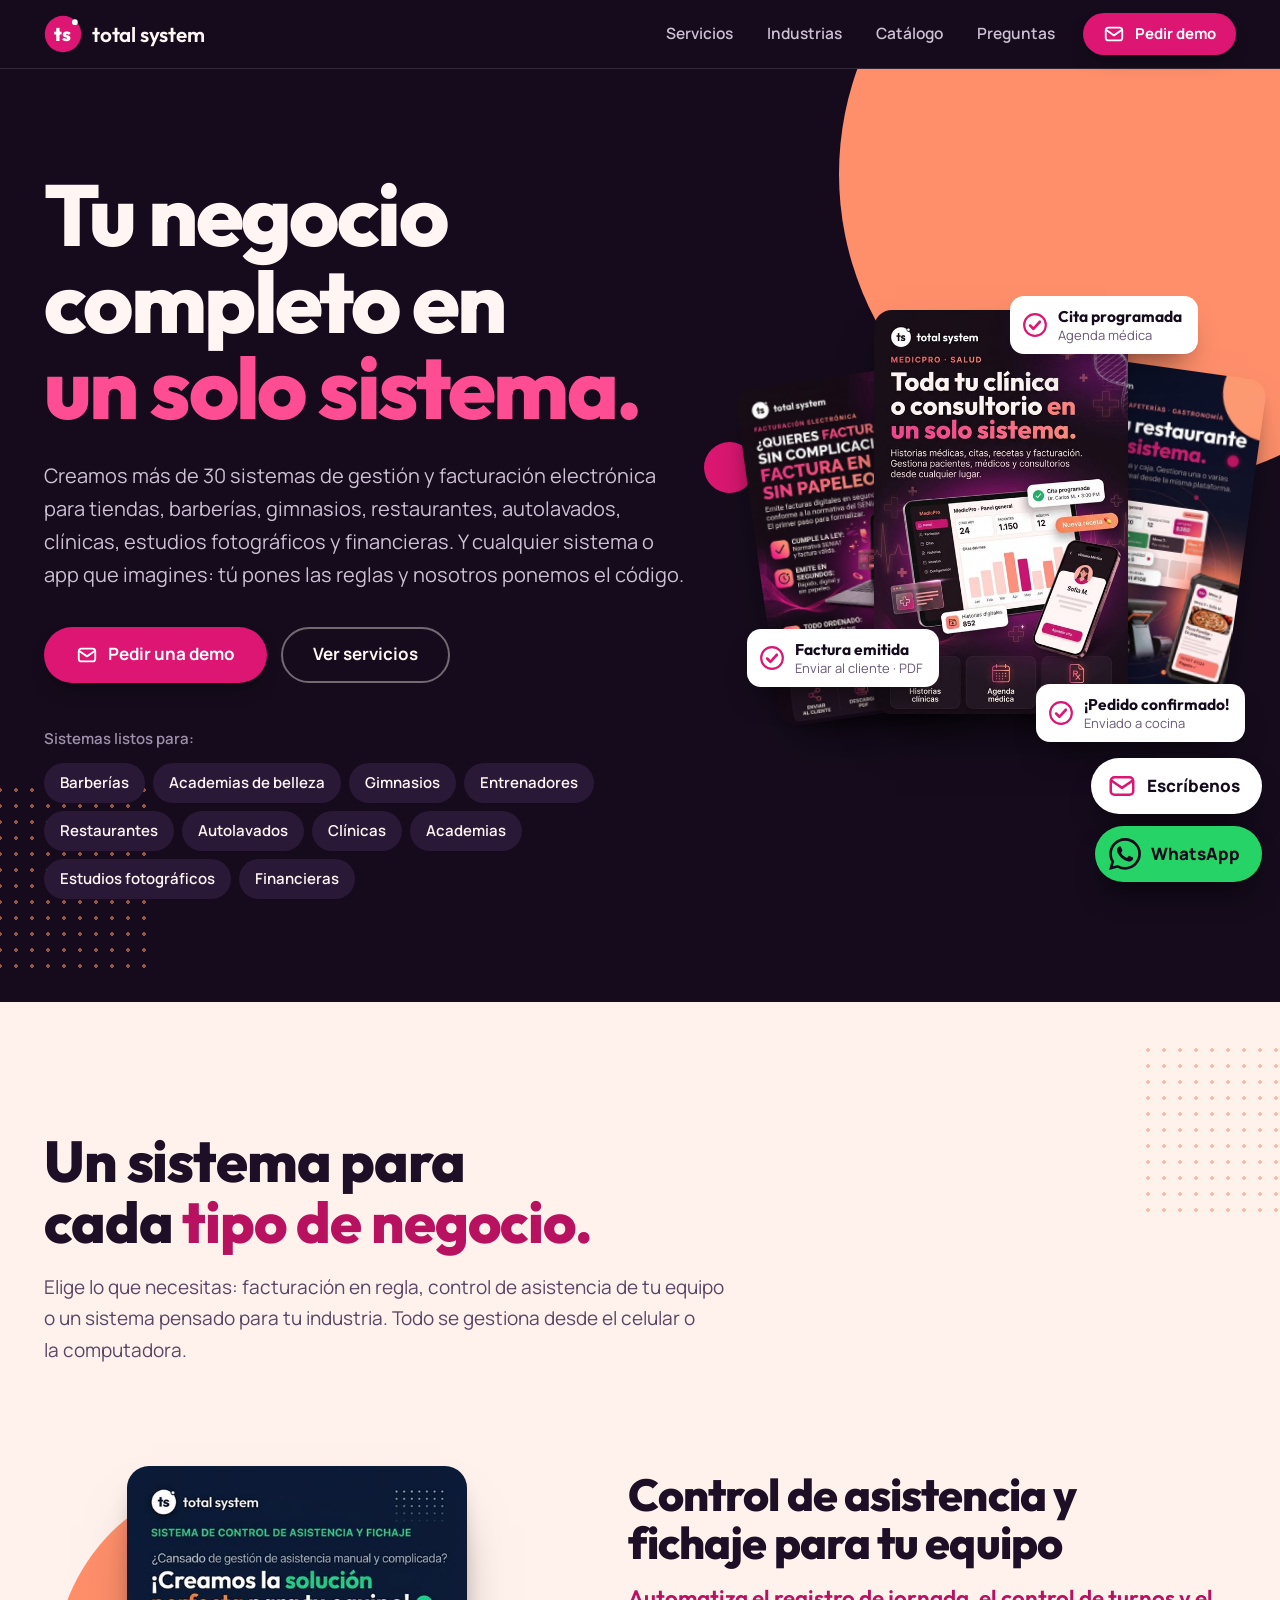
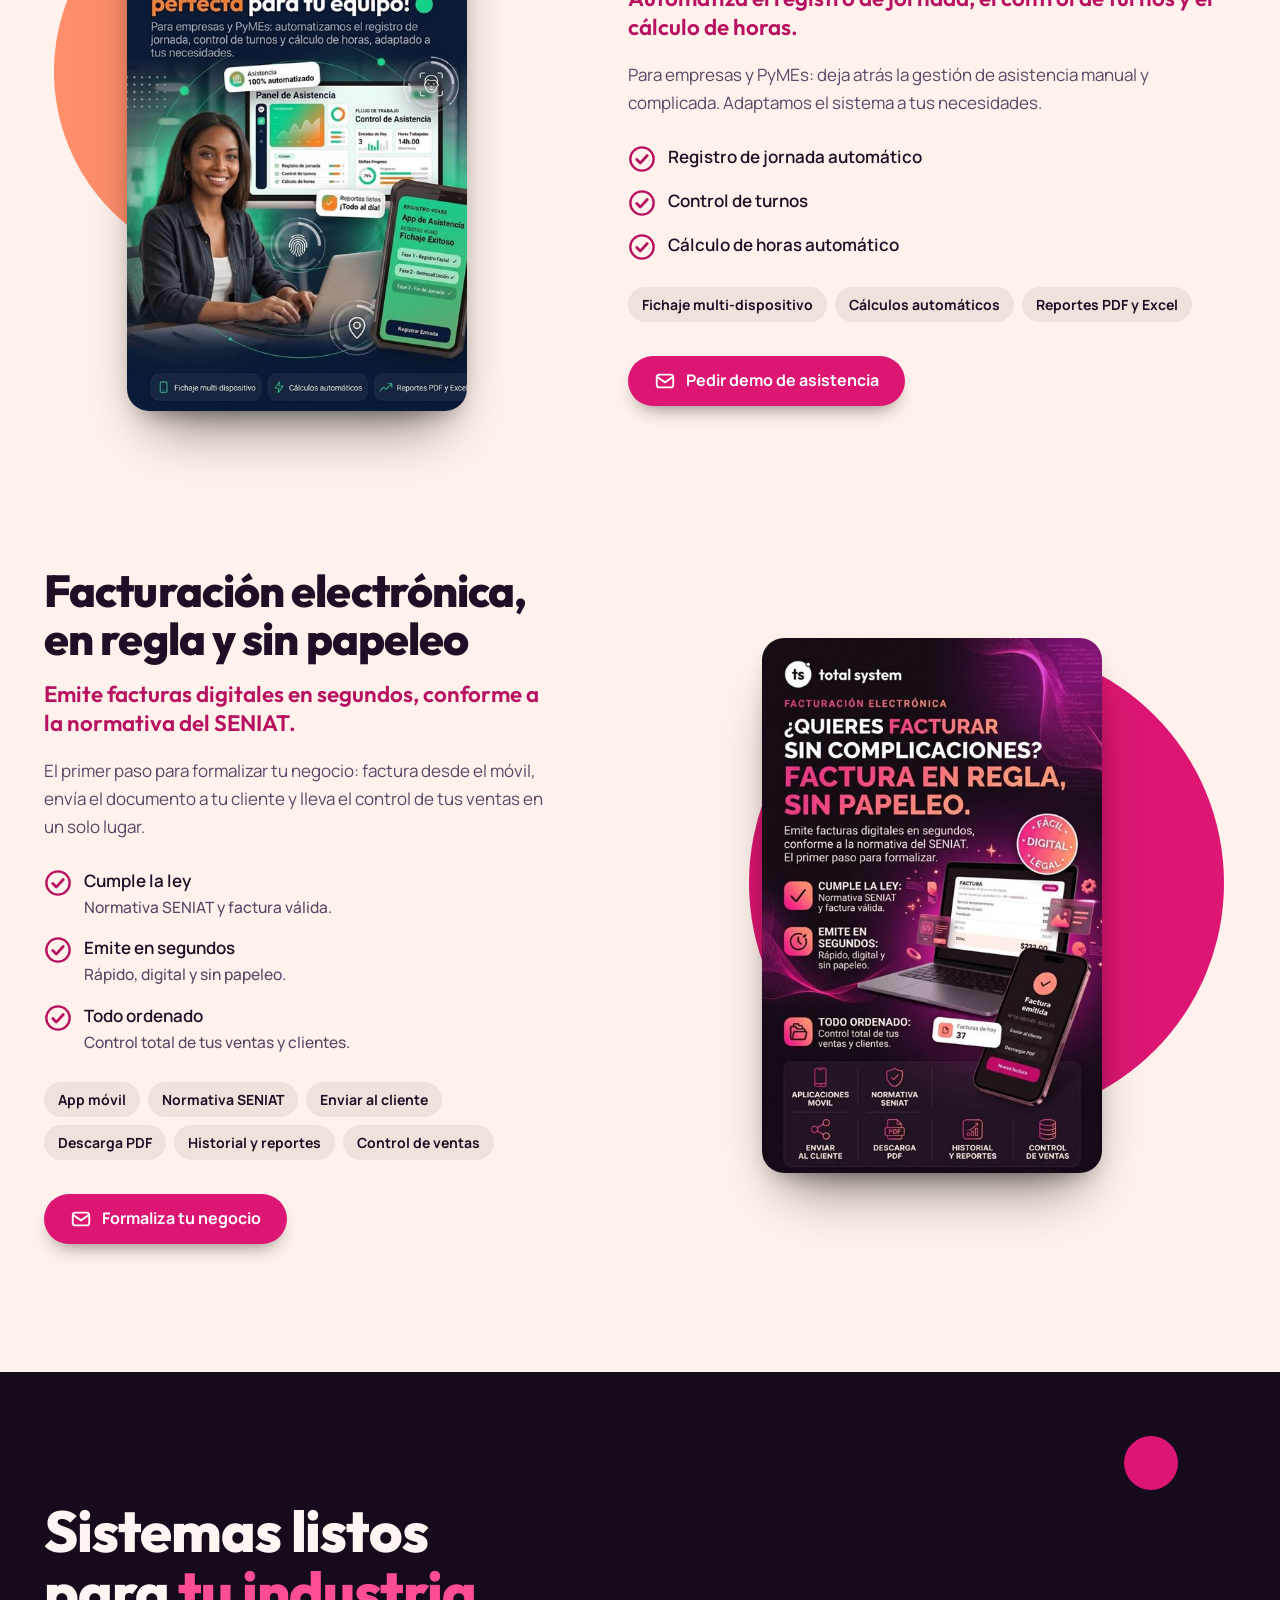
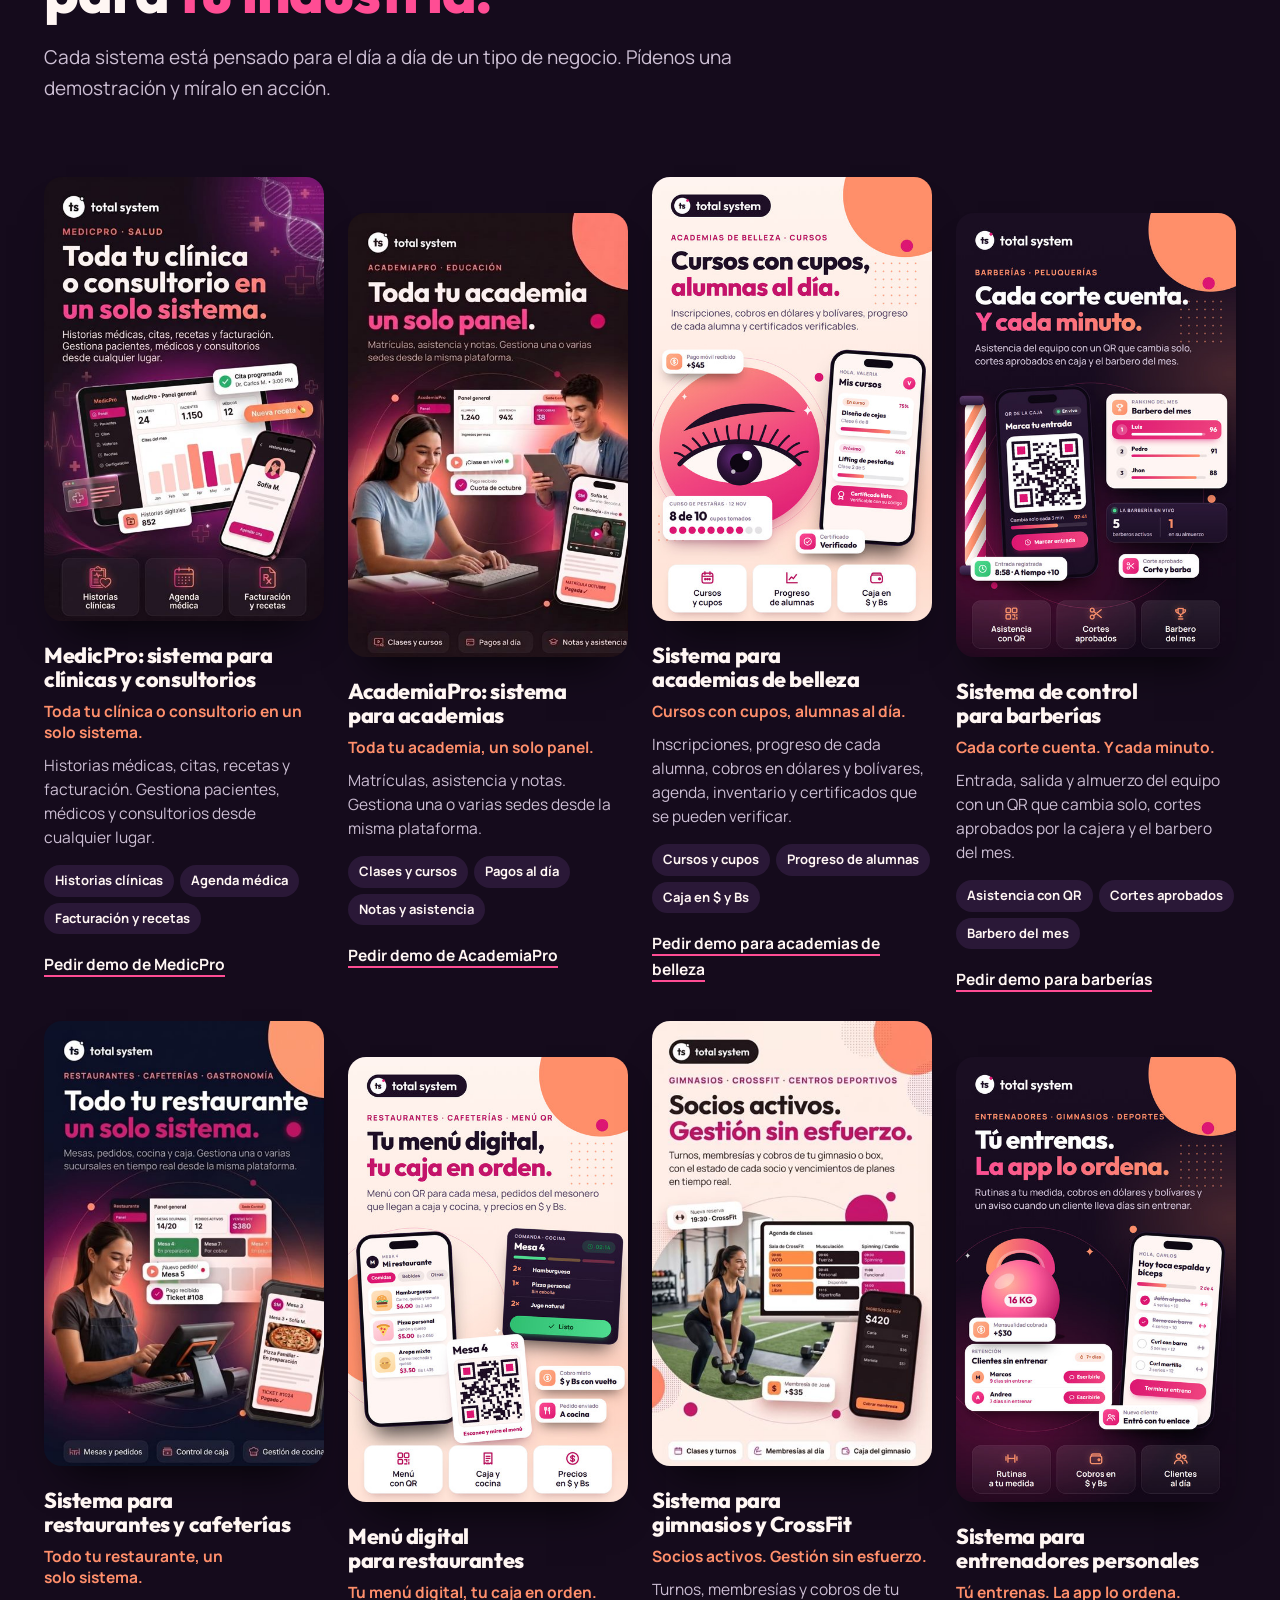
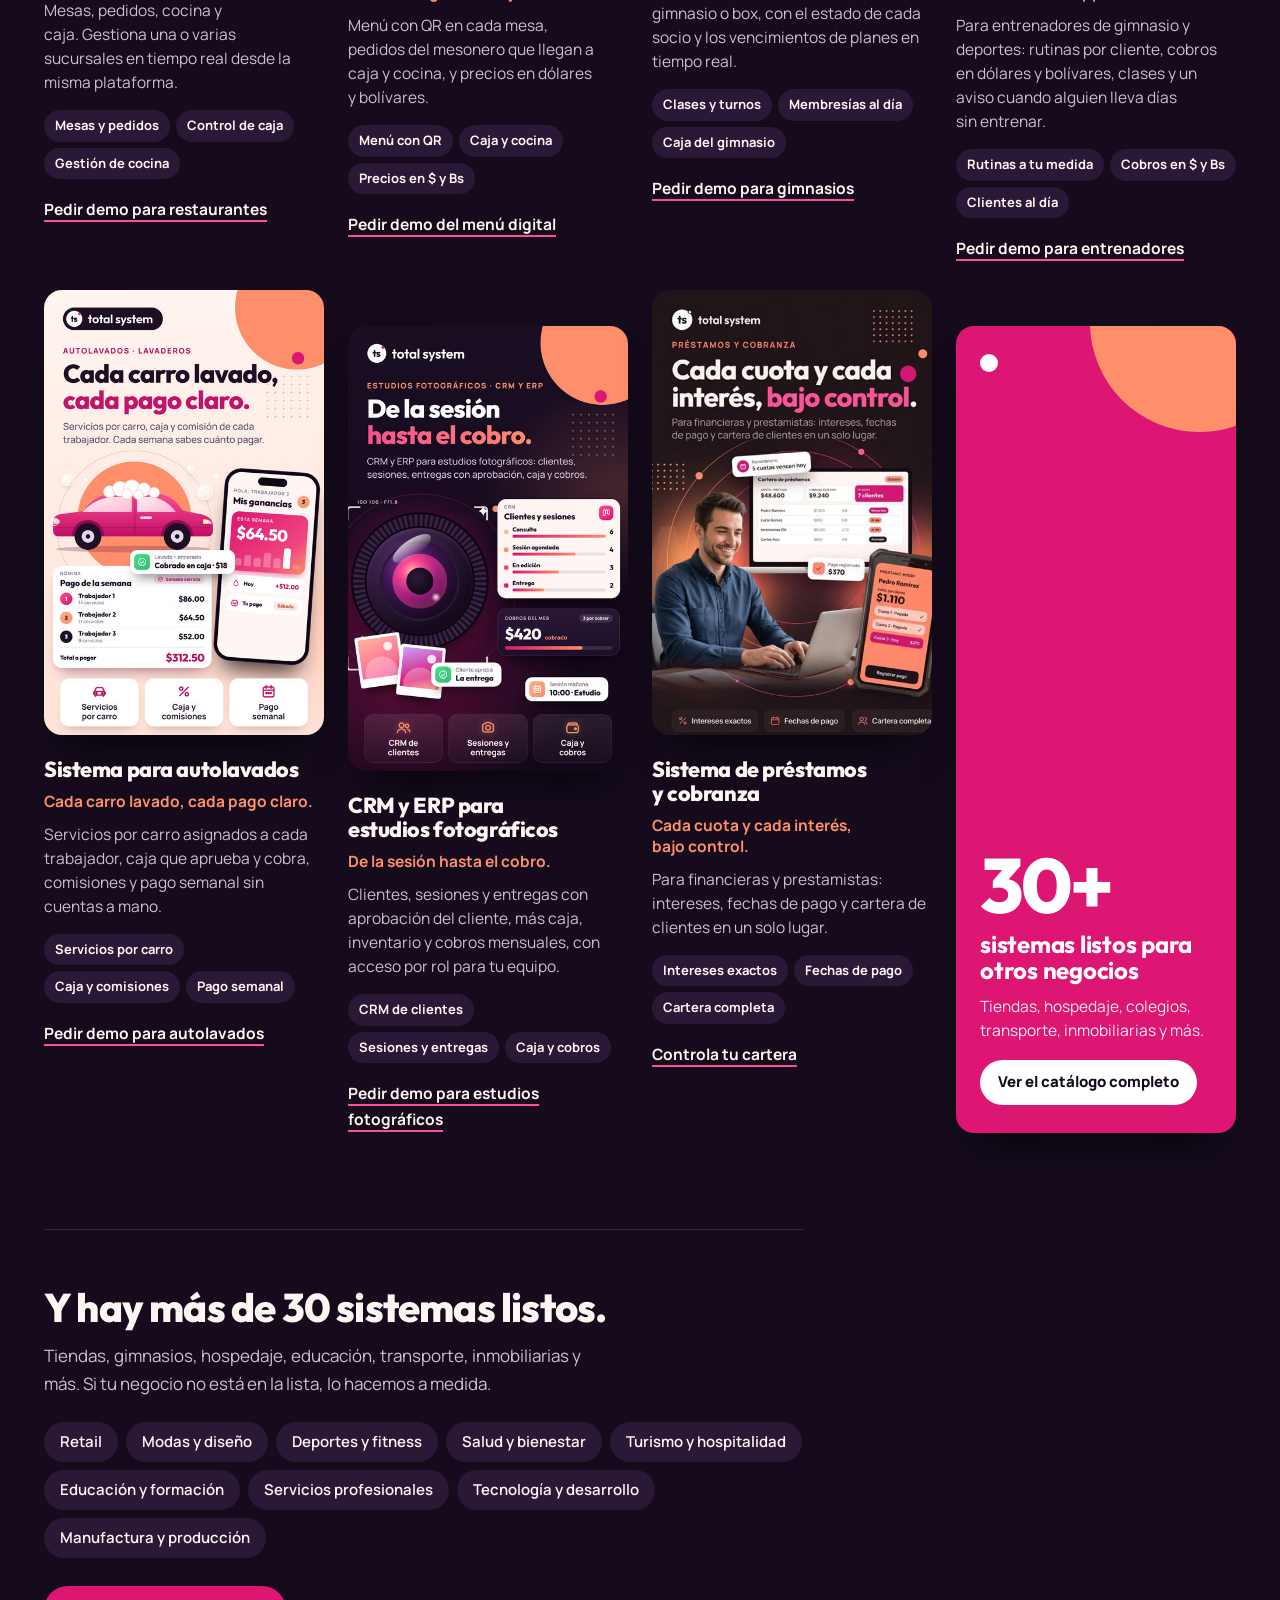
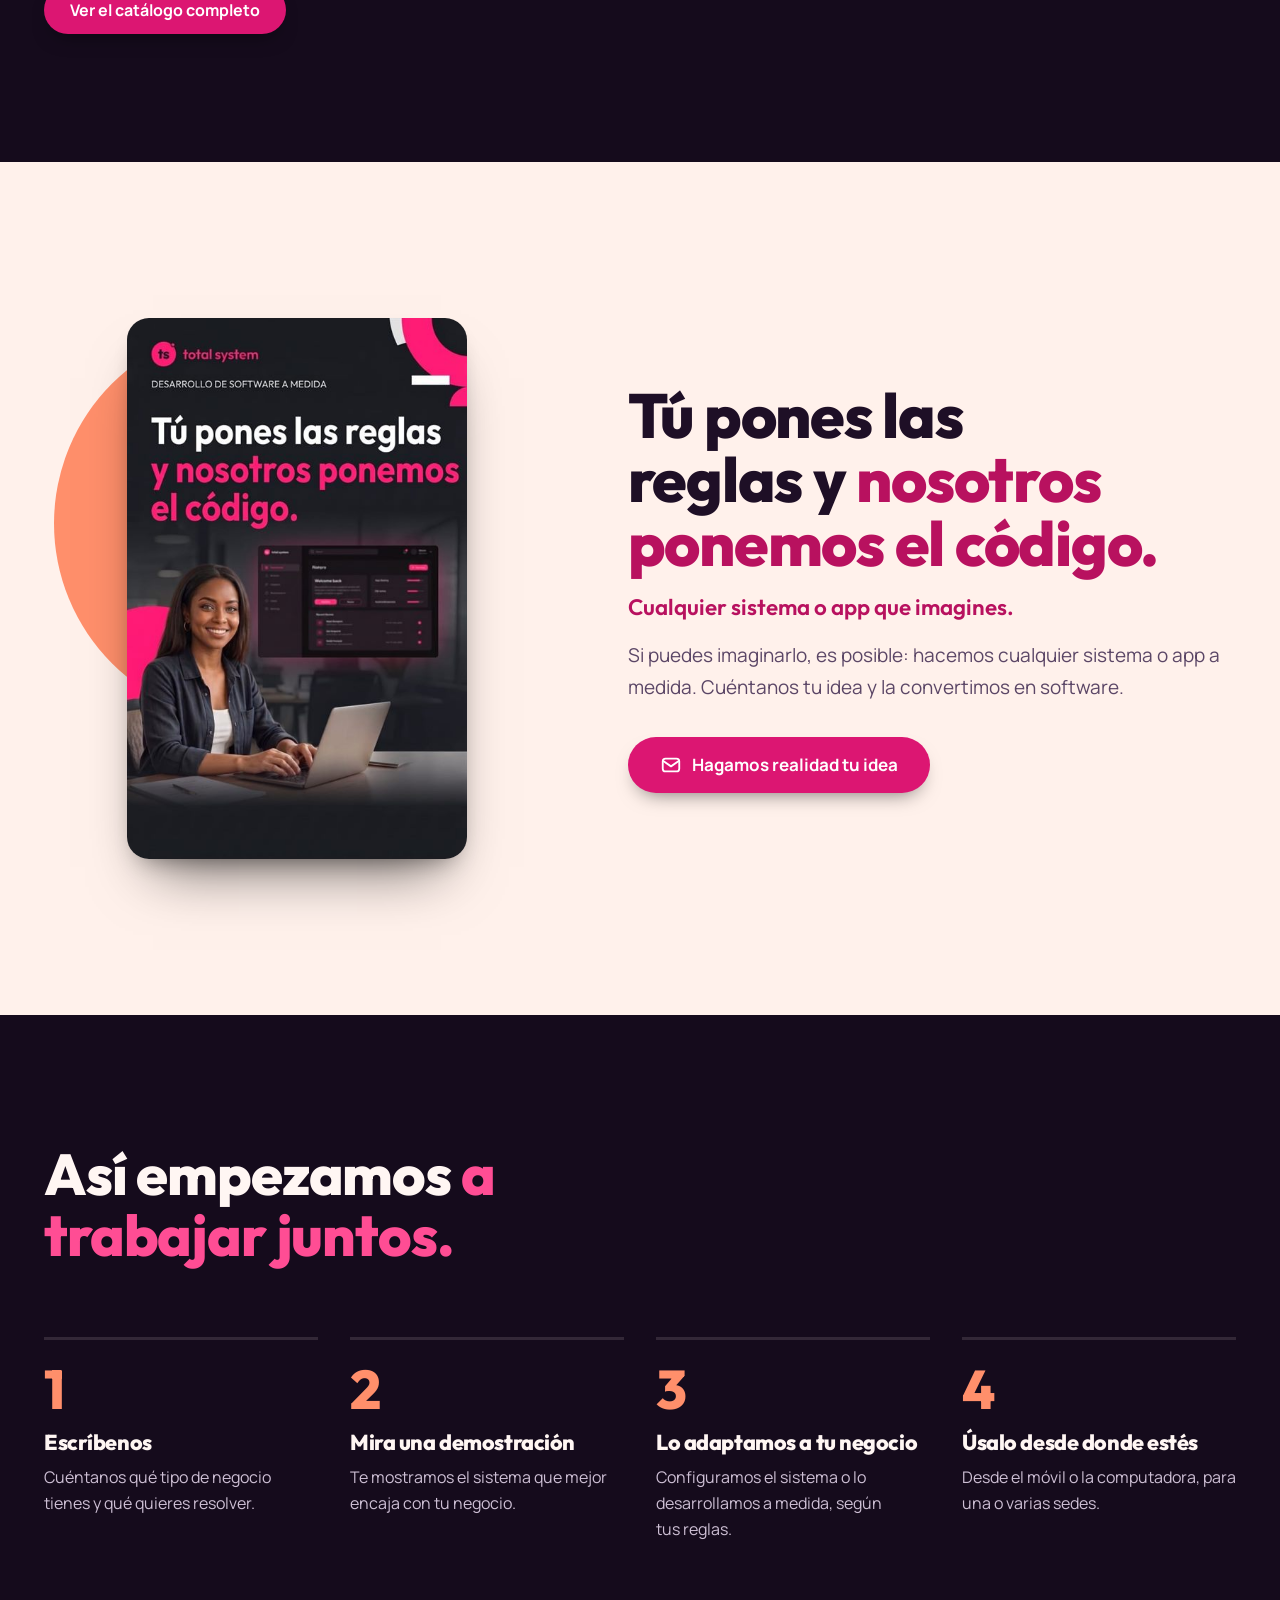
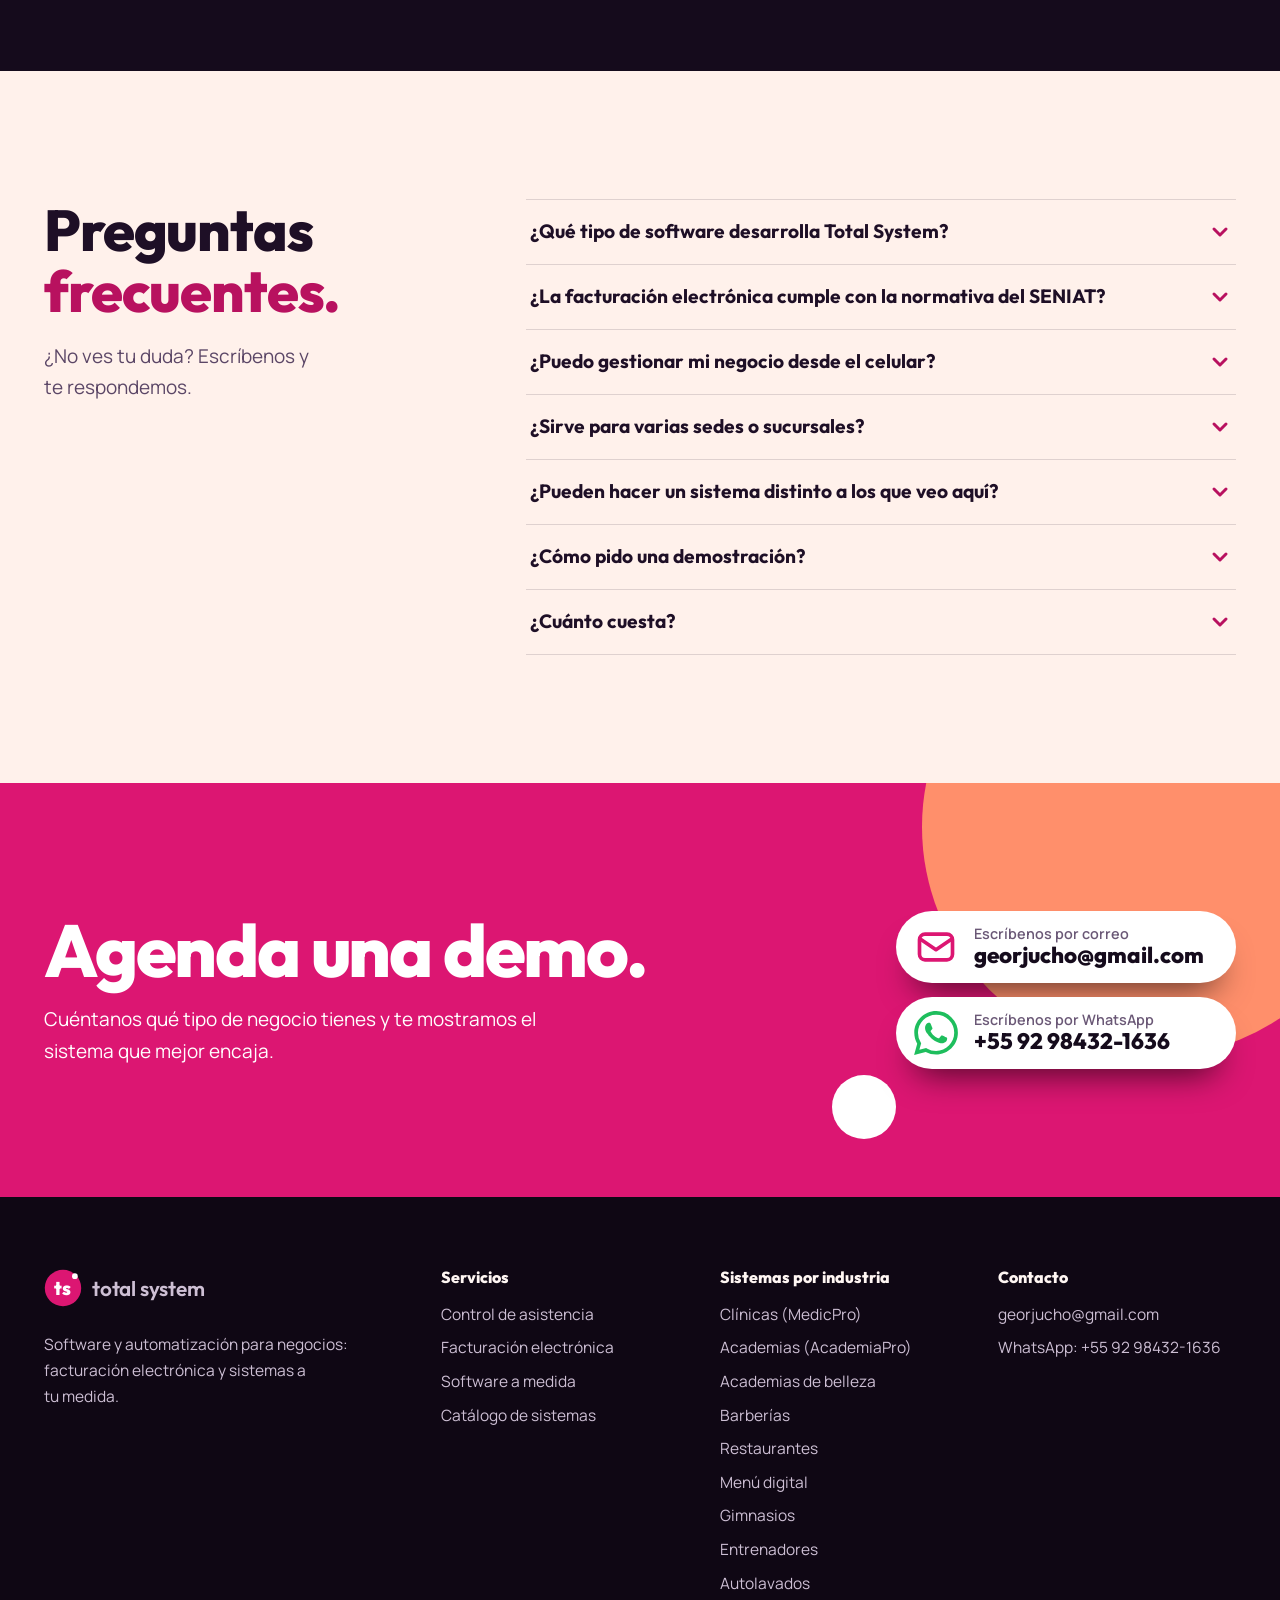
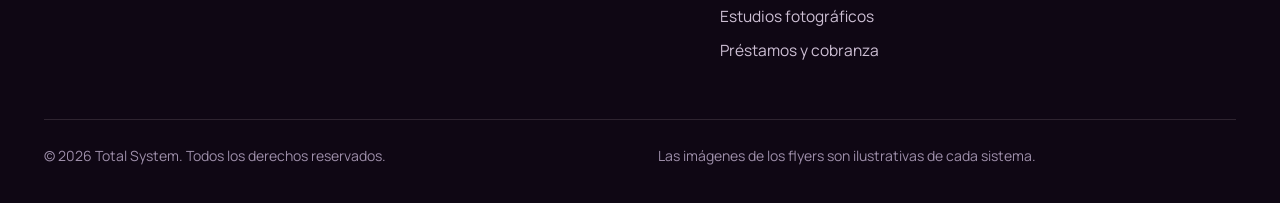
==== commit 05d4a813: "feat(website): cambiar el correo de contacto y agregar botón de WhatsApp - Correo de contacto: georj" ====
--- a/index.html
+++ b/index.html
@@ -48,7 +48,8 @@
         "contactPoint": {
           "@type": "ContactPoint",
           "contactType": "sales",
-          "email": "jorgecastilloowner@jotaelebundle.com",
+          "email": "georjucho@gmail.com",
+          "telephone": "+55-92-98432-1636",
           "availableLanguage": "es"
         },
         "hasOfferCatalog": {
@@ -89,7 +90,7 @@
           { "@type": "Question", "name": "¿Puedo gestionar mi negocio desde el celular?", "acceptedAnswer": { "@type": "Answer", "text": "Sí. Nuestros sistemas están pensados para gestionarse desde cualquier lugar, con aplicación móvil y panel para la computadora." } },
           { "@type": "Question", "name": "¿Sirve para varias sedes o sucursales?", "acceptedAnswer": { "@type": "Answer", "text": "Sí. Los sistemas para academias y restaurantes permiten gestionar una o varias sedes o sucursales desde la misma plataforma, en tiempo real." } },
           { "@type": "Question", "name": "¿Pueden hacer un sistema distinto a los que veo aquí?", "acceptedAnswer": { "@type": "Answer", "text": "Sí. Además del catálogo, hacemos cualquier sistema o app a medida: tú pones las reglas y nosotros ponemos el código." } },
-          { "@type": "Question", "name": "¿Cómo pido una demostración?", "acceptedAnswer": { "@type": "Answer", "text": "Escríbenos a jorgecastilloowner@jotaelebundle.com y cuéntanos qué tipo de negocio tienes." } },
+          { "@type": "Question", "name": "¿Cómo pido una demostración?", "acceptedAnswer": { "@type": "Answer", "text": "Escríbenos a georjucho@gmail.com y cuéntanos qué tipo de negocio tienes." } },
           { "@type": "Question", "name": "¿Cuánto cuesta?", "acceptedAnswer": { "@type": "Answer", "text": "Depende del sistema y de lo que necesite tu negocio. Escríbenos y te contamos las opciones." } }
         ]
       }
@@ -104,6 +105,7 @@
       <text x="23" y="32.5" text-anchor="middle" font-family="Outfit, sans-serif" font-weight="800" font-size="24" fill="#fff" letter-spacing="-1">ts</text>
       <circle cx="39" cy="9" r="3.6" fill="#fff" />
     </symbol>
+    <symbol id="i-whatsapp" viewBox="0 0 24 24"><path fill="currentColor" d="M17.472 14.382c-.297-.149-1.758-.867-2.03-.967-.273-.099-.471-.148-.67.15-.197.297-.767.966-.94 1.164-.173.199-.347.223-.644.075-.297-.15-1.255-.463-2.39-1.475-.883-.788-1.48-1.761-1.653-2.059-.173-.297-.018-.458.13-.606.134-.133.298-.347.446-.52.149-.174.198-.298.298-.497.099-.198.05-.371-.025-.52-.075-.149-.669-1.612-.916-2.207-.242-.579-.487-.5-.669-.51-.173-.008-.371-.01-.57-.01-.198 0-.52.074-.792.372-.272.297-1.04 1.016-1.04 2.479 0 1.462 1.065 2.875 1.213 3.074.149.198 2.096 3.2 5.077 4.487.709.306 1.262.489 1.694.625.712.227 1.36.195 1.871.118.571-.085 1.758-.719 2.006-1.413.248-.694.248-1.289.173-1.413-.074-.124-.272-.198-.57-.347m-5.421 7.403h-.004a9.87 9.87 0 01-5.031-1.378l-.361-.214-3.741.982.998-3.648-.235-.374a9.86 9.86 0 01-1.51-5.26c.001-5.45 4.436-9.884 9.888-9.884 2.64 0 5.122 1.03 6.988 2.898a9.825 9.825 0 012.893 6.994c-.003 5.45-4.437 9.884-9.885 9.884m8.413-18.297A11.815 11.815 0 0012.05 0C5.495 0 .16 5.335.157 11.892c0 2.096.547 4.142 1.588 5.945L.057 24l6.305-1.654a11.882 11.882 0 005.683 1.448h.005c6.554 0 11.89-5.335 11.893-11.893a11.821 11.821 0 00-3.48-8.413Z" /></symbol>
     <symbol id="i-mail" viewBox="0 0 24 24"><rect x="3" y="5" width="18" height="14" rx="3" fill="none" stroke="currentColor" stroke-width="2" /><path d="m4 8 8 5.5L20 8" fill="none" stroke="currentColor" stroke-width="2" stroke-linecap="round" stroke-linejoin="round" /></symbol>
     <symbol id="i-check" viewBox="0 0 24 24"><circle cx="12" cy="12" r="10" fill="none" stroke="currentColor" stroke-width="2" /><path d="m7.5 12.5 3 3 6-6.5" fill="none" stroke="currentColor" stroke-width="2.4" stroke-linecap="round" stroke-linejoin="round" /></symbol>
   </svg>
@@ -123,7 +125,7 @@
           <li><a href="sistemas.html">Catálogo</a></li>
           <li><a href="#preguntas">Preguntas</a></li>
           <li>
-            <a class="btn btn-primary btn-sm" href="mailto:jorgecastilloowner@jotaelebundle.com?subject=Quiero%20una%20demo%20de%20Total%20System&amp;body=Hola%2C%20quiero%20una%20demo.%20Mi%20negocio%20es%3A%20">
+            <a class="btn btn-primary btn-sm" href="mailto:georjucho@gmail.com?subject=Quiero%20una%20demo%20de%20Total%20System&amp;body=Hola%2C%20quiero%20una%20demo.%20Mi%20negocio%20es%3A%20">
               <svg class="mail-icon" aria-hidden="true" focusable="false"><use href="#i-mail" /></svg>
               Pedir demo
             </a>
@@ -150,7 +152,7 @@
             Creamos más de 30 sistemas de gestión y facturación electrónica para tiendas, barberías, gimnasios, restaurantes, autolavados, clínicas, estudios fotográficos y financieras. Y cualquier sistema o app que imagines: tú pones las reglas y nosotros ponemos el código.
           </p>
           <div class="hero-actions">
-            <a class="btn btn-primary btn-lg" href="mailto:jorgecastilloowner@jotaelebundle.com?subject=Quiero%20una%20demo%20de%20Total%20System&amp;body=Hola%2C%20quiero%20una%20demo.%20Mi%20negocio%20es%3A%20">
+            <a class="btn btn-primary btn-lg" href="mailto:georjucho@gmail.com?subject=Quiero%20una%20demo%20de%20Total%20System&amp;body=Hola%2C%20quiero%20una%20demo.%20Mi%20negocio%20es%3A%20">
               <svg class="mail-icon" aria-hidden="true" focusable="false"><use href="#i-mail" /></svg>
               Pedir una demo
             </a>
@@ -239,7 +241,7 @@
               <li>Fichaje multi-dispositivo</li><li>Cálculos automáticos</li><li>Reportes PDF y Excel</li>
             </ul>
             <div class="svc-actions">
-              <a class="btn btn-primary" href="mailto:jorgecastilloowner@jotaelebundle.com?subject=Demo%3A%20Control%20de%20asistencia%20y%20fichaje&amp;body=Hola%2C%20quiero%20informaci%C3%B3n%20sobre%20el%20sistema%20de%20control%20de%20asistencia%20y%20fichaje.%20Mi%20empresa%20es%3A%20">
+              <a class="btn btn-primary" href="mailto:georjucho@gmail.com?subject=Demo%3A%20Control%20de%20asistencia%20y%20fichaje&amp;body=Hola%2C%20quiero%20informaci%C3%B3n%20sobre%20el%20sistema%20de%20control%20de%20asistencia%20y%20fichaje.%20Mi%20empresa%20es%3A%20">
                 <svg class="mail-icon" aria-hidden="true" focusable="false"><use href="#i-mail" /></svg>
                 Pedir demo de asistencia
               </a>
@@ -270,7 +272,7 @@
               <li>App móvil</li><li>Normativa SENIAT</li><li>Enviar al cliente</li><li>Descarga PDF</li><li>Historial y reportes</li><li>Control de ventas</li>
             </ul>
             <div class="svc-actions">
-              <a class="btn btn-primary" href="mailto:jorgecastilloowner@jotaelebundle.com?subject=Facturaci%C3%B3n%20electr%C3%B3nica&amp;body=Hola%2C%20quiero%20informaci%C3%B3n%20sobre%20la%20facturaci%C3%B3n%20electr%C3%B3nica.%20Mi%20negocio%20es%3A%20">
+              <a class="btn btn-primary" href="mailto:georjucho@gmail.com?subject=Facturaci%C3%B3n%20electr%C3%B3nica&amp;body=Hola%2C%20quiero%20informaci%C3%B3n%20sobre%20la%20facturaci%C3%B3n%20electr%C3%B3nica.%20Mi%20negocio%20es%3A%20">
                 <svg class="mail-icon" aria-hidden="true" focusable="false"><use href="#i-mail" /></svg>
                 Formaliza tu negocio
               </a>
@@ -302,7 +304,7 @@
             <p class="hook">Toda tu clínica o consultorio en un solo sistema.</p>
             <p class="desc">Historias médicas, citas, recetas y facturación. Gestiona pacientes, médicos y consultorios desde cualquier lugar.</p>
             <ul class="tags" aria-label="Incluye"><li>Historias clínicas</li><li>Agenda médica</li><li>Facturación y recetas</li></ul>
-            <a class="text-link" href="mailto:jorgecastilloowner@jotaelebundle.com?subject=Demo%20de%20MedicPro&amp;body=Hola%2C%20quiero%20una%20demo%20de%20MedicPro%20para%20mi%20cl%C3%ADnica%20o%20consultorio.">Pedir demo de MedicPro</a>
+            <a class="text-link" href="mailto:georjucho@gmail.com?subject=Demo%20de%20MedicPro&amp;body=Hola%2C%20quiero%20una%20demo%20de%20MedicPro%20para%20mi%20cl%C3%ADnica%20o%20consultorio.">Pedir demo de MedicPro</a>
           </article>
 
           <article class="industry" id="sistema-academias">
@@ -316,7 +318,7 @@
             <p class="hook">Toda tu academia, un solo panel.</p>
             <p class="desc">Matrículas, asistencia y notas. Gestiona una o varias sedes desde la misma plataforma.</p>
             <ul class="tags" aria-label="Incluye"><li>Clases y cursos</li><li>Pagos al día</li><li>Notas y asistencia</li></ul>
-            <a class="text-link" href="mailto:jorgecastilloowner@jotaelebundle.com?subject=Demo%20de%20AcademiaPro&amp;body=Hola%2C%20quiero%20una%20demo%20de%20AcademiaPro%20para%20mi%20academia.">Pedir demo de AcademiaPro</a>
+            <a class="text-link" href="mailto:georjucho@gmail.com?subject=Demo%20de%20AcademiaPro&amp;body=Hola%2C%20quiero%20una%20demo%20de%20AcademiaPro%20para%20mi%20academia.">Pedir demo de AcademiaPro</a>
           </article>
 
           <article class="industry" id="sistema-academias-belleza">
@@ -330,7 +332,7 @@
             <p class="hook">Cursos con cupos, alumnas al día.</p>
             <p class="desc">Inscripciones, progreso de cada alumna, cobros en dólares y bolívares, agenda, inventario y certificados que se pueden verificar.</p>
             <ul class="tags" aria-label="Incluye"><li>Cursos y cupos</li><li>Progreso de alumnas</li><li>Caja en $ y Bs</li></ul>
-            <a class="text-link" href="mailto:jorgecastilloowner@jotaelebundle.com?subject=Demo%20del%20sistema%20para%20academias%20de%20belleza&amp;body=Hola%2C%20quiero%20una%20demo%20del%20sistema%20para%20mi%20academia%20de%20belleza.">Pedir demo para academias de belleza</a>
+            <a class="text-link" href="mailto:georjucho@gmail.com?subject=Demo%20del%20sistema%20para%20academias%20de%20belleza&amp;body=Hola%2C%20quiero%20una%20demo%20del%20sistema%20para%20mi%20academia%20de%20belleza.">Pedir demo para academias de belleza</a>
           </article>
 
           <article class="industry" id="sistema-barberias">
@@ -344,7 +346,7 @@
             <p class="hook">Cada corte cuenta. Y cada minuto.</p>
             <p class="desc">Entrada, salida y almuerzo del equipo con un QR que cambia solo, cortes aprobados por la cajera y el barbero del mes.</p>
             <ul class="tags" aria-label="Incluye"><li>Asistencia con QR</li><li>Cortes aprobados</li><li>Barbero del mes</li></ul>
-            <a class="text-link" href="mailto:jorgecastilloowner@jotaelebundle.com?subject=Demo%20del%20sistema%20para%20barber%C3%ADas&amp;body=Hola%2C%20quiero%20una%20demo%20del%20sistema%20para%20mi%20barber%C3%ADa.">Pedir demo para barberías</a>
+            <a class="text-link" href="mailto:georjucho@gmail.com?subject=Demo%20del%20sistema%20para%20barber%C3%ADas&amp;body=Hola%2C%20quiero%20una%20demo%20del%20sistema%20para%20mi%20barber%C3%ADa.">Pedir demo para barberías</a>
           </article>
 
           <article class="industry" id="sistema-restaurantes">
@@ -358,7 +360,7 @@
             <p class="hook">Todo tu restaurante, un solo sistema.</p>
             <p class="desc">Mesas, pedidos, cocina y caja. Gestiona una o varias sucursales en tiempo real desde la misma plataforma.</p>
             <ul class="tags" aria-label="Incluye"><li>Mesas y pedidos</li><li>Control de caja</li><li>Gestión de cocina</li></ul>
-            <a class="text-link" href="mailto:jorgecastilloowner@jotaelebundle.com?subject=Demo%20del%20sistema%20para%20restaurantes&amp;body=Hola%2C%20quiero%20una%20demo%20del%20sistema%20para%20mi%20restaurante.">Pedir demo para restaurantes</a>
+            <a class="text-link" href="mailto:georjucho@gmail.com?subject=Demo%20del%20sistema%20para%20restaurantes&amp;body=Hola%2C%20quiero%20una%20demo%20del%20sistema%20para%20mi%20restaurante.">Pedir demo para restaurantes</a>
           </article>
 
           <article class="industry" id="sistema-menu-digital">
@@ -372,7 +374,7 @@
             <p class="hook">Tu menú digital, tu caja en orden.</p>
             <p class="desc">Menú con QR en cada mesa, pedidos del mesonero que llegan a caja y cocina, y precios en dólares y bolívares.</p>
             <ul class="tags" aria-label="Incluye"><li>Menú con QR</li><li>Caja y cocina</li><li>Precios en $ y Bs</li></ul>
-            <a class="text-link" href="mailto:jorgecastilloowner@jotaelebundle.com?subject=Demo%20del%20men%C3%BA%20digital%20para%20restaurantes&amp;body=Hola%2C%20quiero%20una%20demo%20del%20men%C3%BA%20digital%20para%20mi%20restaurante.">Pedir demo del menú digital</a>
+            <a class="text-link" href="mailto:georjucho@gmail.com?subject=Demo%20del%20men%C3%BA%20digital%20para%20restaurantes&amp;body=Hola%2C%20quiero%20una%20demo%20del%20men%C3%BA%20digital%20para%20mi%20restaurante.">Pedir demo del menú digital</a>
           </article>
 
           <article class="industry" id="sistema-gimnasios">
@@ -386,7 +388,7 @@
             <p class="hook">Socios activos. Gestión sin esfuerzo.</p>
             <p class="desc">Turnos, membresías y cobros de tu gimnasio o box, con el estado de cada socio y los vencimientos de planes en tiempo real.</p>
             <ul class="tags" aria-label="Incluye"><li>Clases y turnos</li><li>Membresías al día</li><li>Caja del gimnasio</li></ul>
-            <a class="text-link" href="mailto:jorgecastilloowner@jotaelebundle.com?subject=Demo%20del%20sistema%20para%20gimnasios&amp;body=Hola%2C%20quiero%20una%20demo%20del%20sistema%20para%20mi%20gimnasio.">Pedir demo para gimnasios</a>
+            <a class="text-link" href="mailto:georjucho@gmail.com?subject=Demo%20del%20sistema%20para%20gimnasios&amp;body=Hola%2C%20quiero%20una%20demo%20del%20sistema%20para%20mi%20gimnasio.">Pedir demo para gimnasios</a>
           </article>
 
           <article class="industry" id="sistema-entrenadores">
@@ -400,7 +402,7 @@
             <p class="hook">Tú entrenas. La app lo ordena.</p>
             <p class="desc">Para entrenadores de gimnasio y deportes: rutinas por cliente, cobros en dólares y bolívares, clases y un aviso cuando alguien lleva días sin entrenar.</p>
             <ul class="tags" aria-label="Incluye"><li>Rutinas a tu medida</li><li>Cobros en $ y Bs</li><li>Clientes al día</li></ul>
-            <a class="text-link" href="mailto:jorgecastilloowner@jotaelebundle.com?subject=Demo%20del%20sistema%20para%20entrenadores&amp;body=Hola%2C%20quiero%20una%20demo%20del%20sistema%20para%20entrenadores.">Pedir demo para entrenadores</a>
+            <a class="text-link" href="mailto:georjucho@gmail.com?subject=Demo%20del%20sistema%20para%20entrenadores&amp;body=Hola%2C%20quiero%20una%20demo%20del%20sistema%20para%20entrenadores.">Pedir demo para entrenadores</a>
           </article>
 
           <article class="industry" id="sistema-autolavado">
@@ -414,7 +416,7 @@
             <p class="hook">Cada carro lavado, cada pago claro.</p>
             <p class="desc">Servicios por carro asignados a cada trabajador, caja que aprueba y cobra, comisiones y pago semanal sin cuentas a mano.</p>
             <ul class="tags" aria-label="Incluye"><li>Servicios por carro</li><li>Caja y comisiones</li><li>Pago semanal</li></ul>
-            <a class="text-link" href="mailto:jorgecastilloowner@jotaelebundle.com?subject=Demo%20del%20sistema%20para%20autolavados&amp;body=Hola%2C%20quiero%20una%20demo%20del%20sistema%20para%20mi%20autolavado.">Pedir demo para autolavados</a>
+            <a class="text-link" href="mailto:georjucho@gmail.com?subject=Demo%20del%20sistema%20para%20autolavados&amp;body=Hola%2C%20quiero%20una%20demo%20del%20sistema%20para%20mi%20autolavado.">Pedir demo para autolavados</a>
           </article>
 
           <article class="industry" id="sistema-estudio-fotografico">
@@ -428,7 +430,7 @@
             <p class="hook">De la sesión hasta el cobro.</p>
             <p class="desc">Clientes, sesiones y entregas con aprobación del cliente, más caja, inventario y cobros mensuales, con acceso por rol para tu equipo.</p>
             <ul class="tags" aria-label="Incluye"><li>CRM de clientes</li><li>Sesiones y entregas</li><li>Caja y cobros</li></ul>
-            <a class="text-link" href="mailto:jorgecastilloowner@jotaelebundle.com?subject=Demo%3A%20CRM%20y%20ERP%20para%20estudios%20fotogr%C3%A1ficos&amp;body=Hola%2C%20quiero%20una%20demo%20del%20CRM%20y%20ERP%20para%20mi%20estudio%20fotogr%C3%A1fico.">Pedir demo para estudios fotográficos</a>
+            <a class="text-link" href="mailto:georjucho@gmail.com?subject=Demo%3A%20CRM%20y%20ERP%20para%20estudios%20fotogr%C3%A1ficos&amp;body=Hola%2C%20quiero%20una%20demo%20del%20CRM%20y%20ERP%20para%20mi%20estudio%20fotogr%C3%A1fico.">Pedir demo para estudios fotográficos</a>
           </article>
 
           <article class="industry" id="sistema-prestamos">
@@ -442,7 +444,7 @@
             <p class="hook">Cada cuota y cada interés, bajo control.</p>
             <p class="desc">Para financieras y prestamistas: intereses, fechas de pago y cartera de clientes en un solo lugar.</p>
             <ul class="tags" aria-label="Incluye"><li>Intereses exactos</li><li>Fechas de pago</li><li>Cartera completa</li></ul>
-            <a class="text-link" href="mailto:jorgecastilloowner@jotaelebundle.com?subject=Demo%20del%20sistema%20de%20pr%C3%A9stamos%20y%20cobranza&amp;body=Hola%2C%20quiero%20una%20demo%20del%20sistema%20de%20pr%C3%A9stamos%20y%20cobranza.">Controla tu cartera</a>
+            <a class="text-link" href="mailto:georjucho@gmail.com?subject=Demo%20del%20sistema%20de%20pr%C3%A9stamos%20y%20cobranza&amp;body=Hola%2C%20quiero%20una%20demo%20del%20sistema%20de%20pr%C3%A9stamos%20y%20cobranza.">Controla tu cartera</a>
           </article>
 
           <article class="industry industry-more">
@@ -490,7 +492,7 @@
               Si puedes imaginarlo, es posible: hacemos cualquier sistema o app a medida. Cuéntanos tu idea y la convertimos en software.
             </p>
             <div class="svc-actions">
-              <a class="btn btn-primary btn-lg" href="mailto:jorgecastilloowner@jotaelebundle.com?subject=Software%20a%20medida&amp;body=Hola%2C%20quiero%20desarrollar%20un%20software%20a%20medida.%20Mi%20idea%20es%3A%20">
+              <a class="btn btn-primary btn-lg" href="mailto:georjucho@gmail.com?subject=Software%20a%20medida&amp;body=Hola%2C%20quiero%20desarrollar%20un%20software%20a%20medida.%20Mi%20idea%20es%3A%20">
                 <svg class="mail-icon" aria-hidden="true" focusable="false"><use href="#i-mail" /></svg>
                 Hagamos realidad tu idea
               </a>
@@ -543,7 +545,7 @@
           </details>
           <details>
             <summary>¿Cómo pido una demostración?</summary>
-            <p>Escríbenos a <a class="text-link" href="mailto:jorgecastilloowner@jotaelebundle.com?subject=Quiero%20una%20demo%20de%20Total%20System">jorgecastilloowner@jotaelebundle.com</a> y cuéntanos qué tipo de negocio tienes.</p>
+            <p>Escríbenos a <a class="text-link" href="mailto:georjucho@gmail.com?subject=Quiero%20una%20demo%20de%20Total%20System">georjucho@gmail.com</a> y cuéntanos qué tipo de negocio tienes.</p>
           </details>
           <details>
             <summary>¿Cuánto cuesta?</summary>
@@ -561,10 +563,16 @@
           <h2 id="cta-title">Agenda una demo.</h2>
           <p>Cuéntanos qué tipo de negocio tienes y te mostramos el sistema que mejor encaja.</p>
         </div>
-        <a class="cta-pill" href="mailto:jorgecastilloowner@jotaelebundle.com?subject=Quiero%20una%20demo%20de%20Total%20System&amp;body=Hola%2C%20quiero%20una%20demo.%20Mi%20negocio%20es%3A%20">
+        <div class="cta-actions">
+        <a class="cta-pill" href="mailto:georjucho@gmail.com?subject=Quiero%20una%20demo%20de%20Total%20System&amp;body=Hola%2C%20quiero%20una%20demo.%20Mi%20negocio%20es%3A%20">
           <svg class="mail-icon" aria-hidden="true" focusable="false"><use href="#i-mail" /></svg>
-          <span><small>Escríbenos por correo</small><strong>jorgecastilloowner@jotaelebundle.com</strong></span>
+          <span><small>Escríbenos por correo</small><strong>georjucho@gmail.com</strong></span>
         </a>
+        <a class="cta-pill wa" href="https://wa.me/5592984321636?text=Hola%2C%20quiero%20una%20demo%20de%20Total%20System.%20Mi%20negocio%20es%3A%20" target="_blank" rel="noopener noreferrer">
+          <svg class="mail-icon" aria-hidden="true" focusable="false"><use href="#i-whatsapp" /></svg>
+          <span><small>Escríbenos por WhatsApp</small><strong>+55 92 98432-1636</strong></span>
+        </a>
+        </div>
       </div>
     </section>
   </main>
@@ -607,7 +615,8 @@
         <div>
           <h2>Contacto</h2>
           <ul>
-            <li><a href="mailto:jorgecastilloowner@jotaelebundle.com">jorgecastilloowner@jotaelebundle.com</a></li>
+            <li><a href="mailto:georjucho@gmail.com">georjucho@gmail.com</a></li>
+            <li><a href="https://wa.me/5592984321636?text=Hola%2C%20quiero%20una%20demo%20de%20Total%20System.%20Mi%20negocio%20es%3A%20" target="_blank" rel="noopener noreferrer">WhatsApp: +55 92 98432-1636</a></li>
           </ul>
         </div>
       </div>
@@ -618,11 +627,16 @@
     </div>
   </footer>
 
-  <a class="mail-fab" href="mailto:jorgecastilloowner@jotaelebundle.com?subject=Quiero%20una%20demo%20de%20Total%20System&amp;body=Hola%2C%20quiero%20una%20demo.%20Mi%20negocio%20es%3A%20" aria-label="Escribir a Total System por correo">
+  <a class="mail-fab" href="mailto:georjucho@gmail.com?subject=Quiero%20una%20demo%20de%20Total%20System&amp;body=Hola%2C%20quiero%20una%20demo.%20Mi%20negocio%20es%3A%20" aria-label="Escribir a Total System por correo">
     <svg class="mail-icon" aria-hidden="true" focusable="false"><use href="#i-mail" /></svg>
     <span>Escríbenos</span>
   </a>
 
+  <a class="wa-fab" href="https://wa.me/5592984321636?text=Hola%2C%20quiero%20una%20demo%20de%20Total%20System.%20Mi%20negocio%20es%3A%20" target="_blank" rel="noopener noreferrer" aria-label="Escribir a Total System por WhatsApp">
+    <svg class="wa-icon" aria-hidden="true" focusable="false"><use href="#i-whatsapp" /></svg>
+    <span>WhatsApp</span>
+  </a>
+
   <script src="js/site.js" defer></script>
 </body>
 </html>
--- a/css/total.css
+++ b/css/total.css
@@ -683,6 +683,8 @@
 }
 .cta-pill:hover { transform: translateY(-3px); }
 .cta-pill .mail-icon { width: 44px; height: 44px; color: var(--pink); }
+.cta-pill.wa .mail-icon { color: #1ebe5d; }
+.cta-actions { display: grid; gap: 14px; }
 .cta-pill small { display: block; font-size: 0.9rem; font-weight: 600; color: #6a5876; line-height: 1.2; }
 .cta-pill strong { display: block; font-family: var(--font-display); font-weight: 800; font-size: clamp(1.05rem, 2.2vw, 1.4rem); line-height: 1.15; overflow-wrap: anywhere; }
 
@@ -694,13 +696,34 @@
 .footer-grid a { text-decoration: none; transition: color 0.2s; }
 .footer-grid a:hover { color: var(--coral); }
 .footer-about p { margin-top: 18px; max-width: 34ch; }
-.footer-bottom { margin-top: 56px; padding-top: 24px; border-top: 1px solid var(--line); font-size: 0.875rem; color: var(--text-faint); display: flex; flex-wrap: wrap; gap: 8px 24px; justify-content: space-between; }
-
-/* ---------- Botón flotante de WhatsApp ---------- */
+.footer-bottom { margin-top: 56px; padding-top: 24px; padding-right: 200px; border-top: 1px solid var(--line); font-size: 0.875rem; color: var(--text-faint); display: flex; flex-wrap: wrap; gap: 8px 24px; justify-content: space-between; }
+
+/* ---------- Botones flotantes: WhatsApp (abajo) y correo (encima) ---------- */
+.wa-fab {
+  position: fixed;
+  right: 18px;
+  bottom: 18px;
+  z-index: 41;
+  display: inline-flex;
+  align-items: center;
+  gap: 10px;
+  min-height: 56px;
+  padding: 0 22px 0 14px;
+  border-radius: 999px;
+  background: #25d366;
+  color: var(--ink);
+  font-weight: 800;
+  text-decoration: none;
+  box-shadow: 0 18px 30px -12px rgba(0, 0, 0, 0.7), 0 0 0 1px rgba(21, 11, 28, 0.08);
+  transition: transform 0.25s var(--ease), background-color 0.2s;
+}
+.wa-fab:hover { transform: translateY(-3px); background: #3ee07d; }
+.wa-fab .wa-icon { width: 32px; height: 32px; }
+
 .mail-fab {
   position: fixed;
   right: 18px;
-  bottom: 18px;
+  bottom: 86px;
   z-index: 40;
   display: inline-flex;
   align-items: center;
@@ -774,8 +797,11 @@
   .chip.two { right: -1%; bottom: 2%; }
   .steps { grid-template-columns: 1fr; }
   .footer-grid { grid-template-columns: 1fr; }
-  .mail-fab { padding: 0; width: 56px; justify-content: center; right: 14px; bottom: 14px; }
-  .mail-fab span { display: none; }
+  .mail-fab, .wa-fab { padding: 0; width: 56px; justify-content: center; right: 14px; }
+  .wa-fab { bottom: 14px; }
+  .mail-fab { bottom: 82px; }
+  .mail-fab span, .wa-fab span { display: none; }
+  .footer-bottom { padding-right: 80px; }
   .brand { font-size: 1.15rem; }
   .cta-pill { flex-direction: column; align-items: flex-start; gap: 10px; border-radius: 28px; padding: 20px 22px; width: 100%; }
   .cta-pill .mail-icon { width: 36px; height: 36px; }
